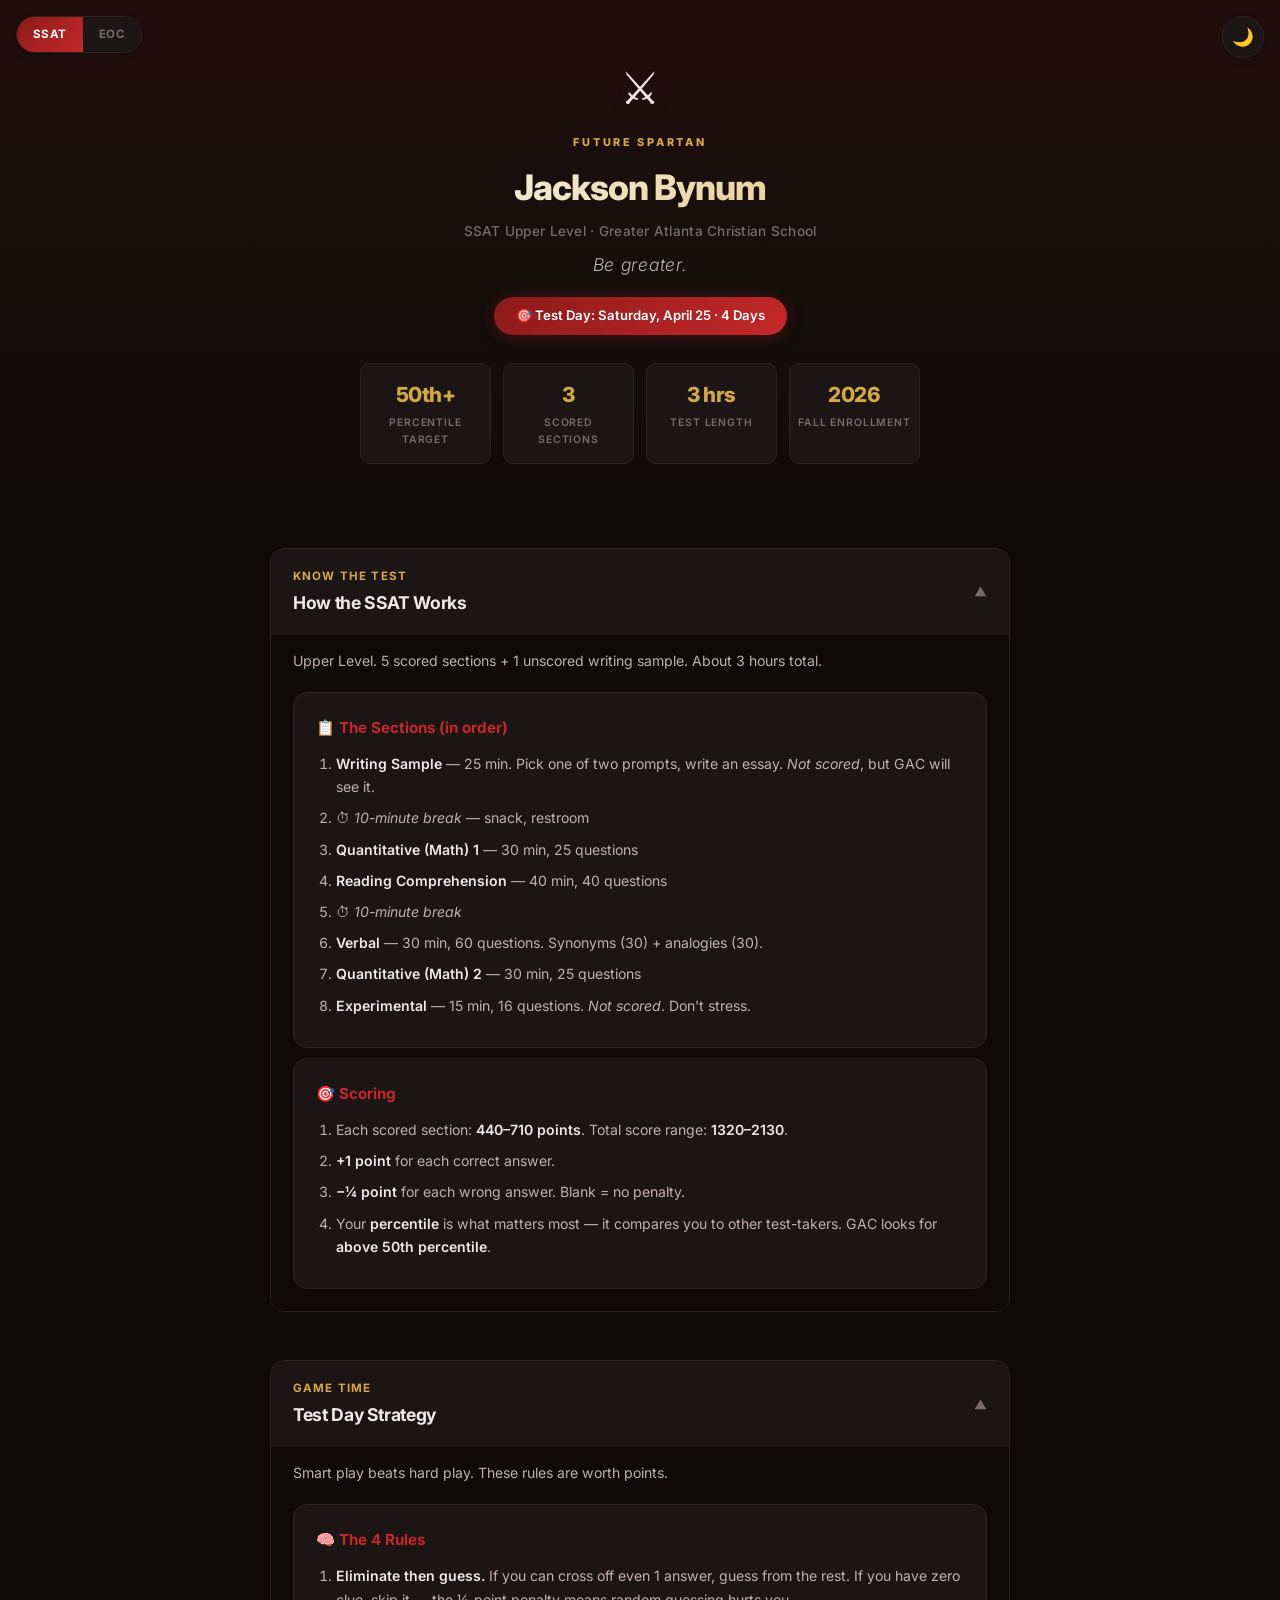
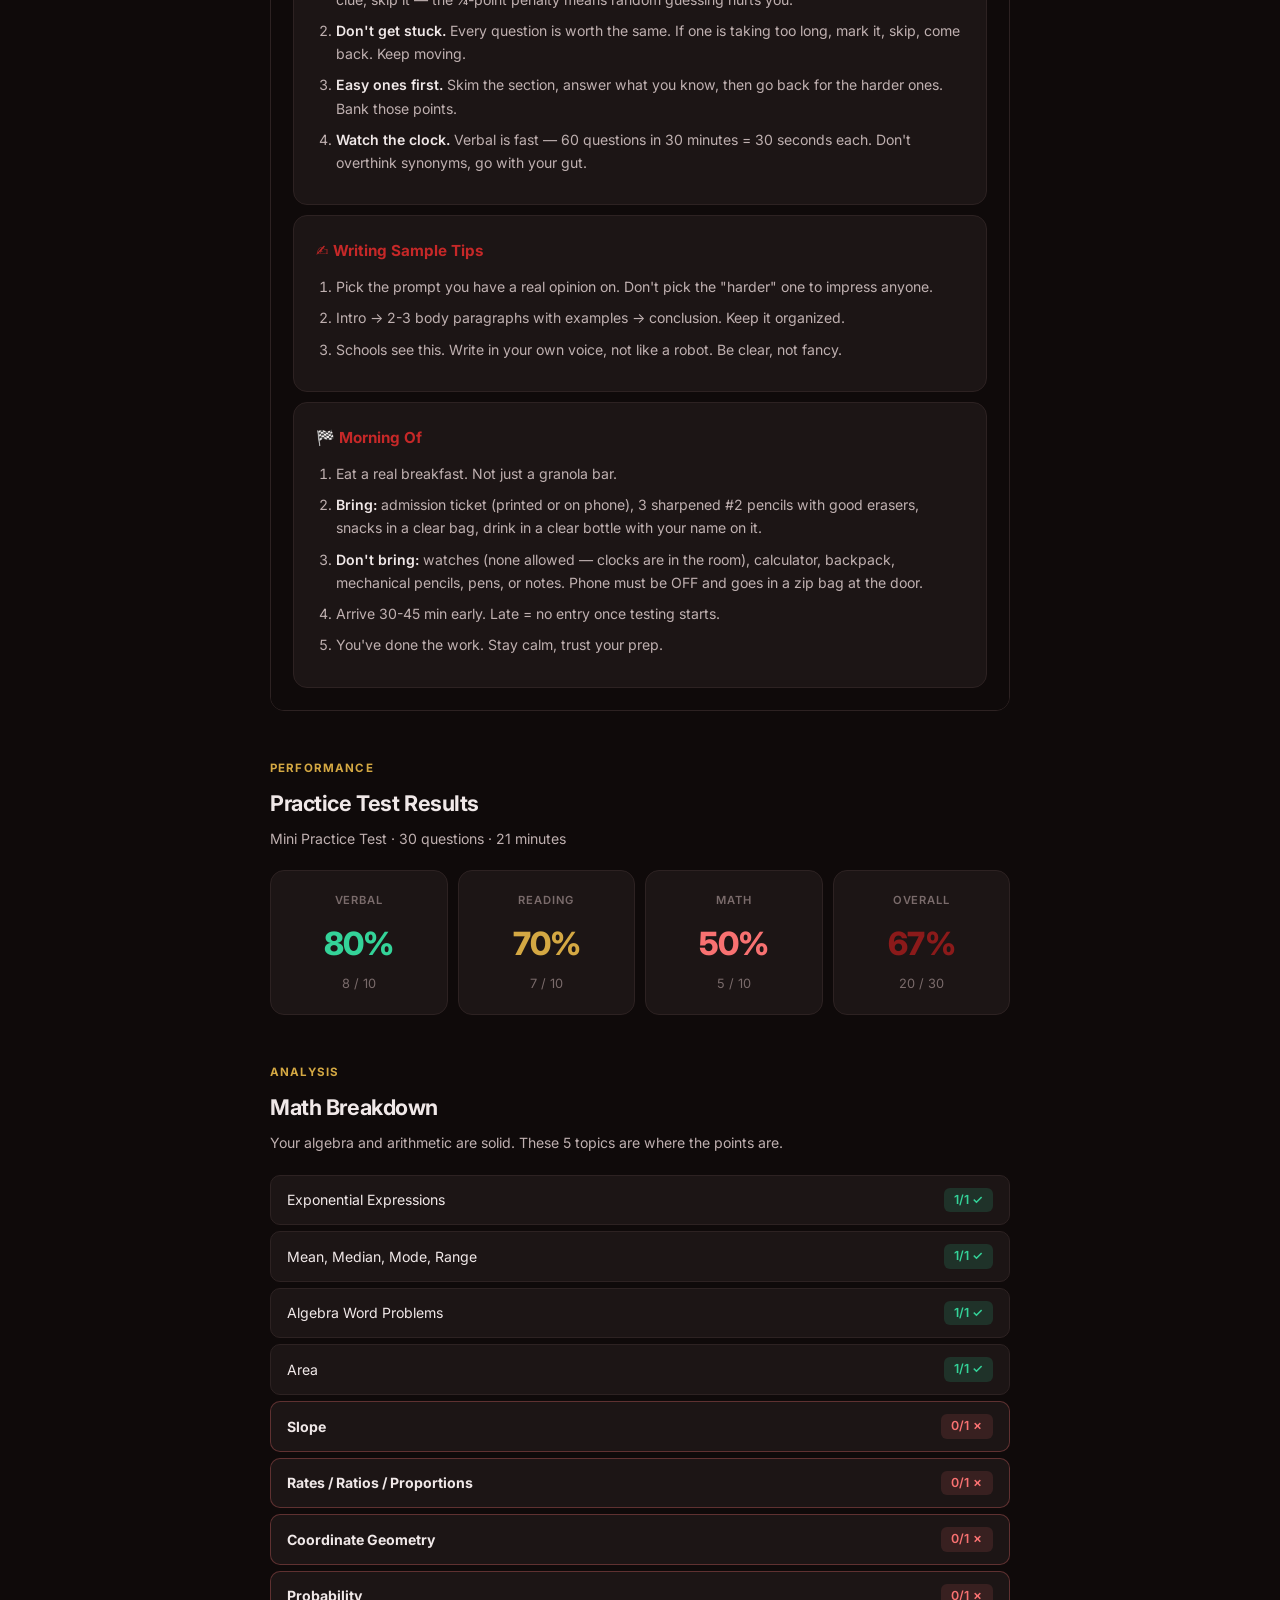
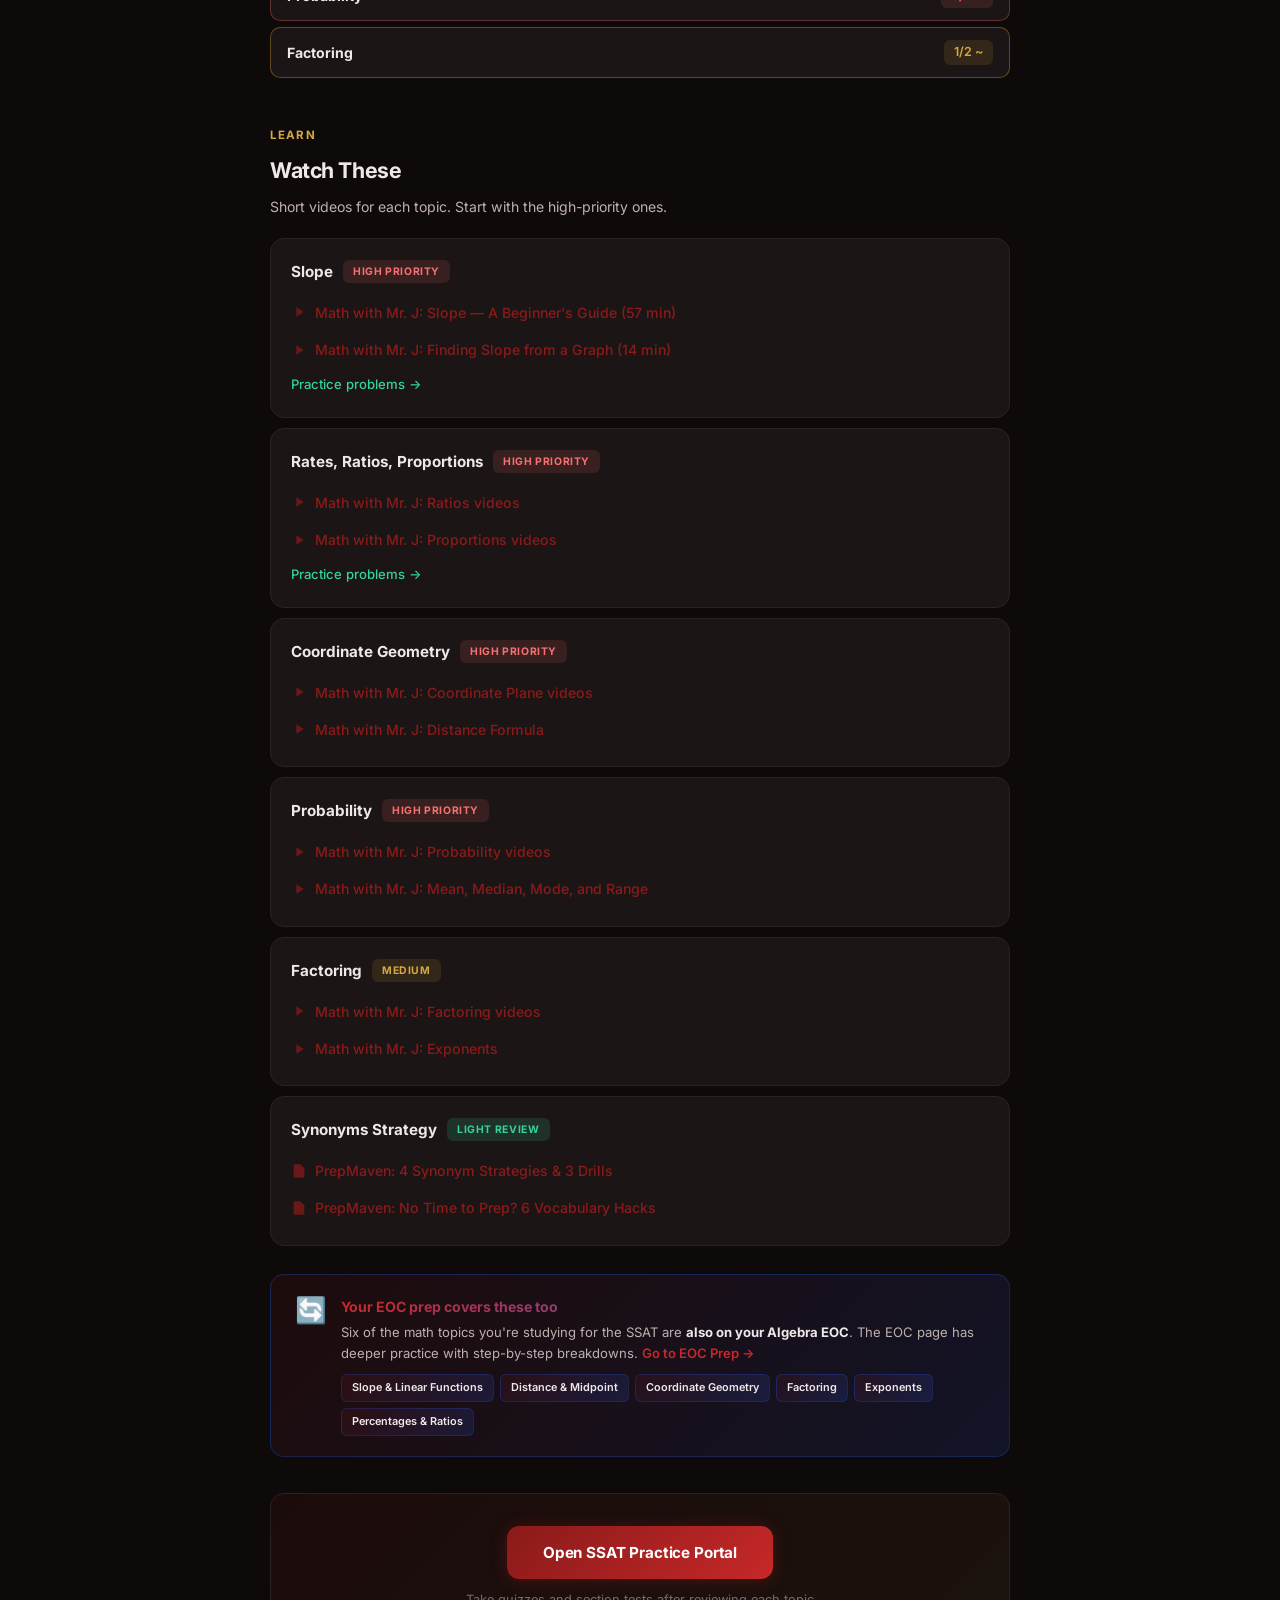
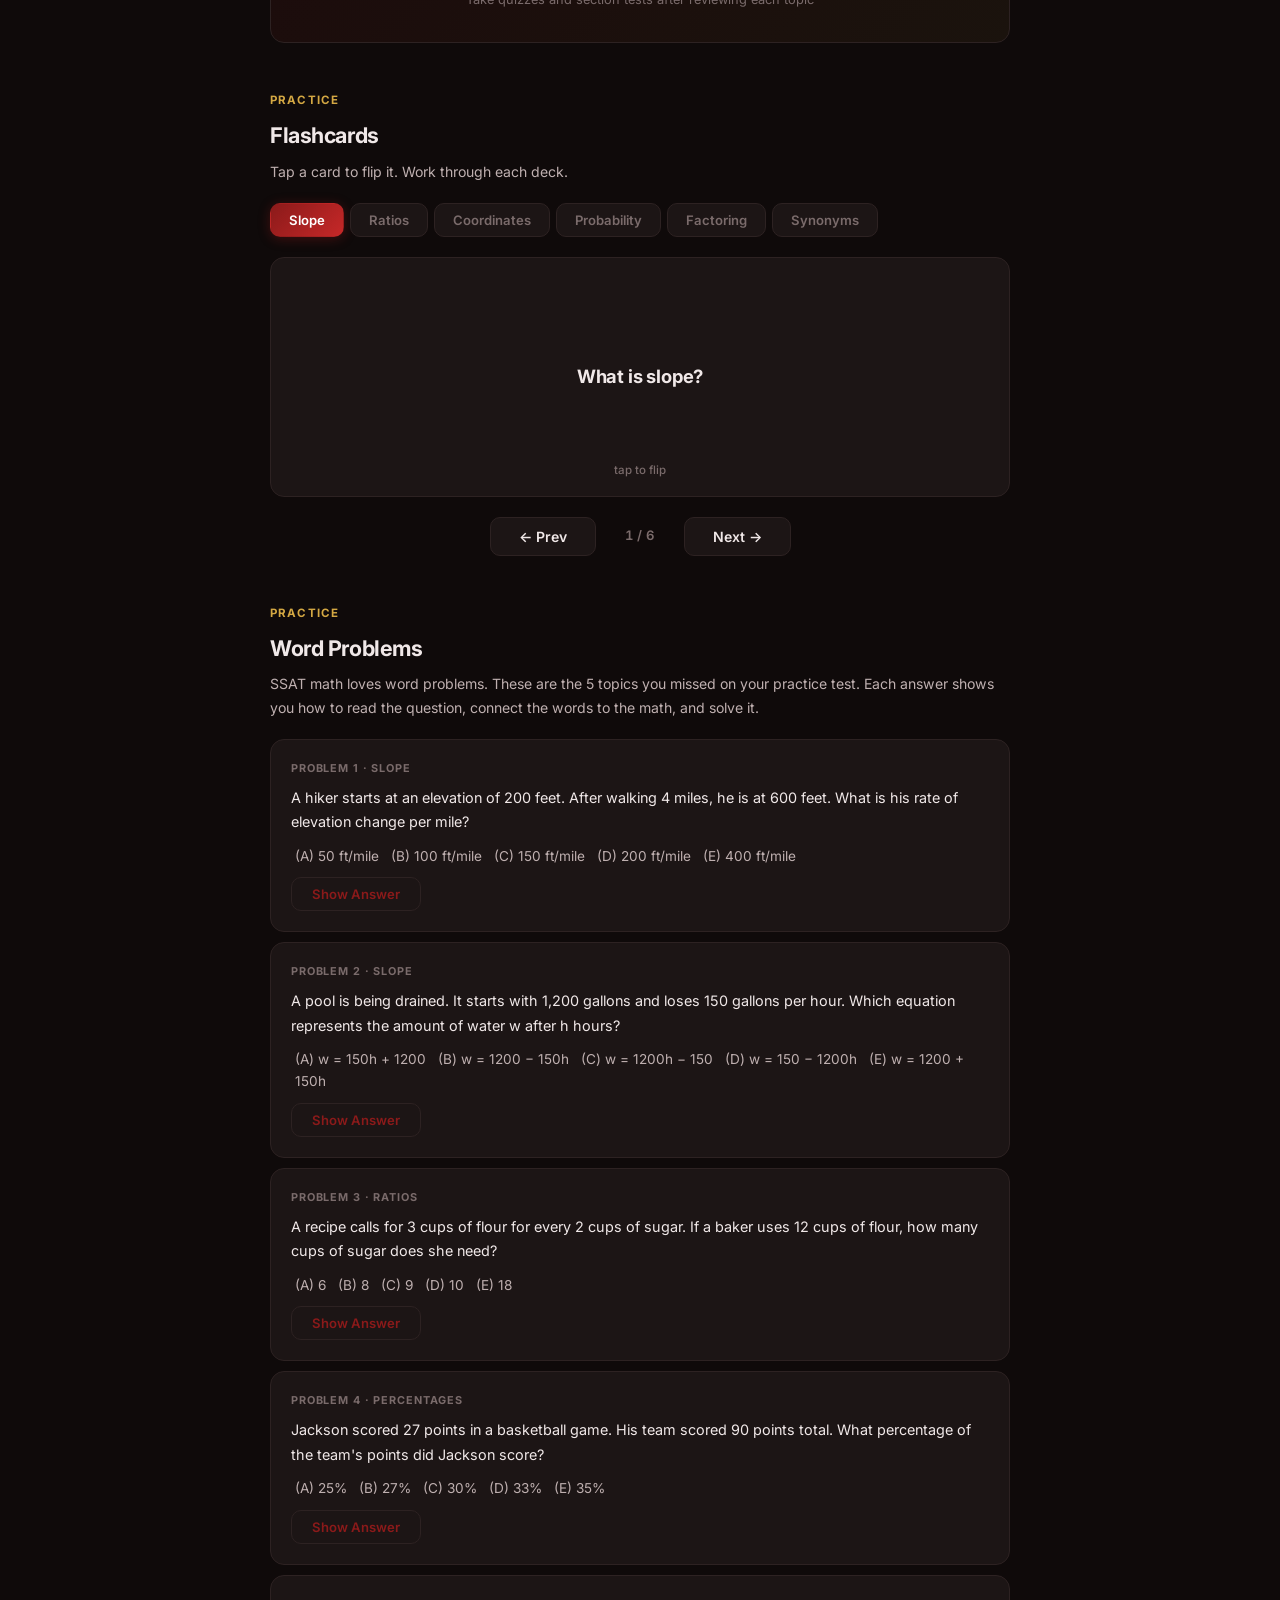
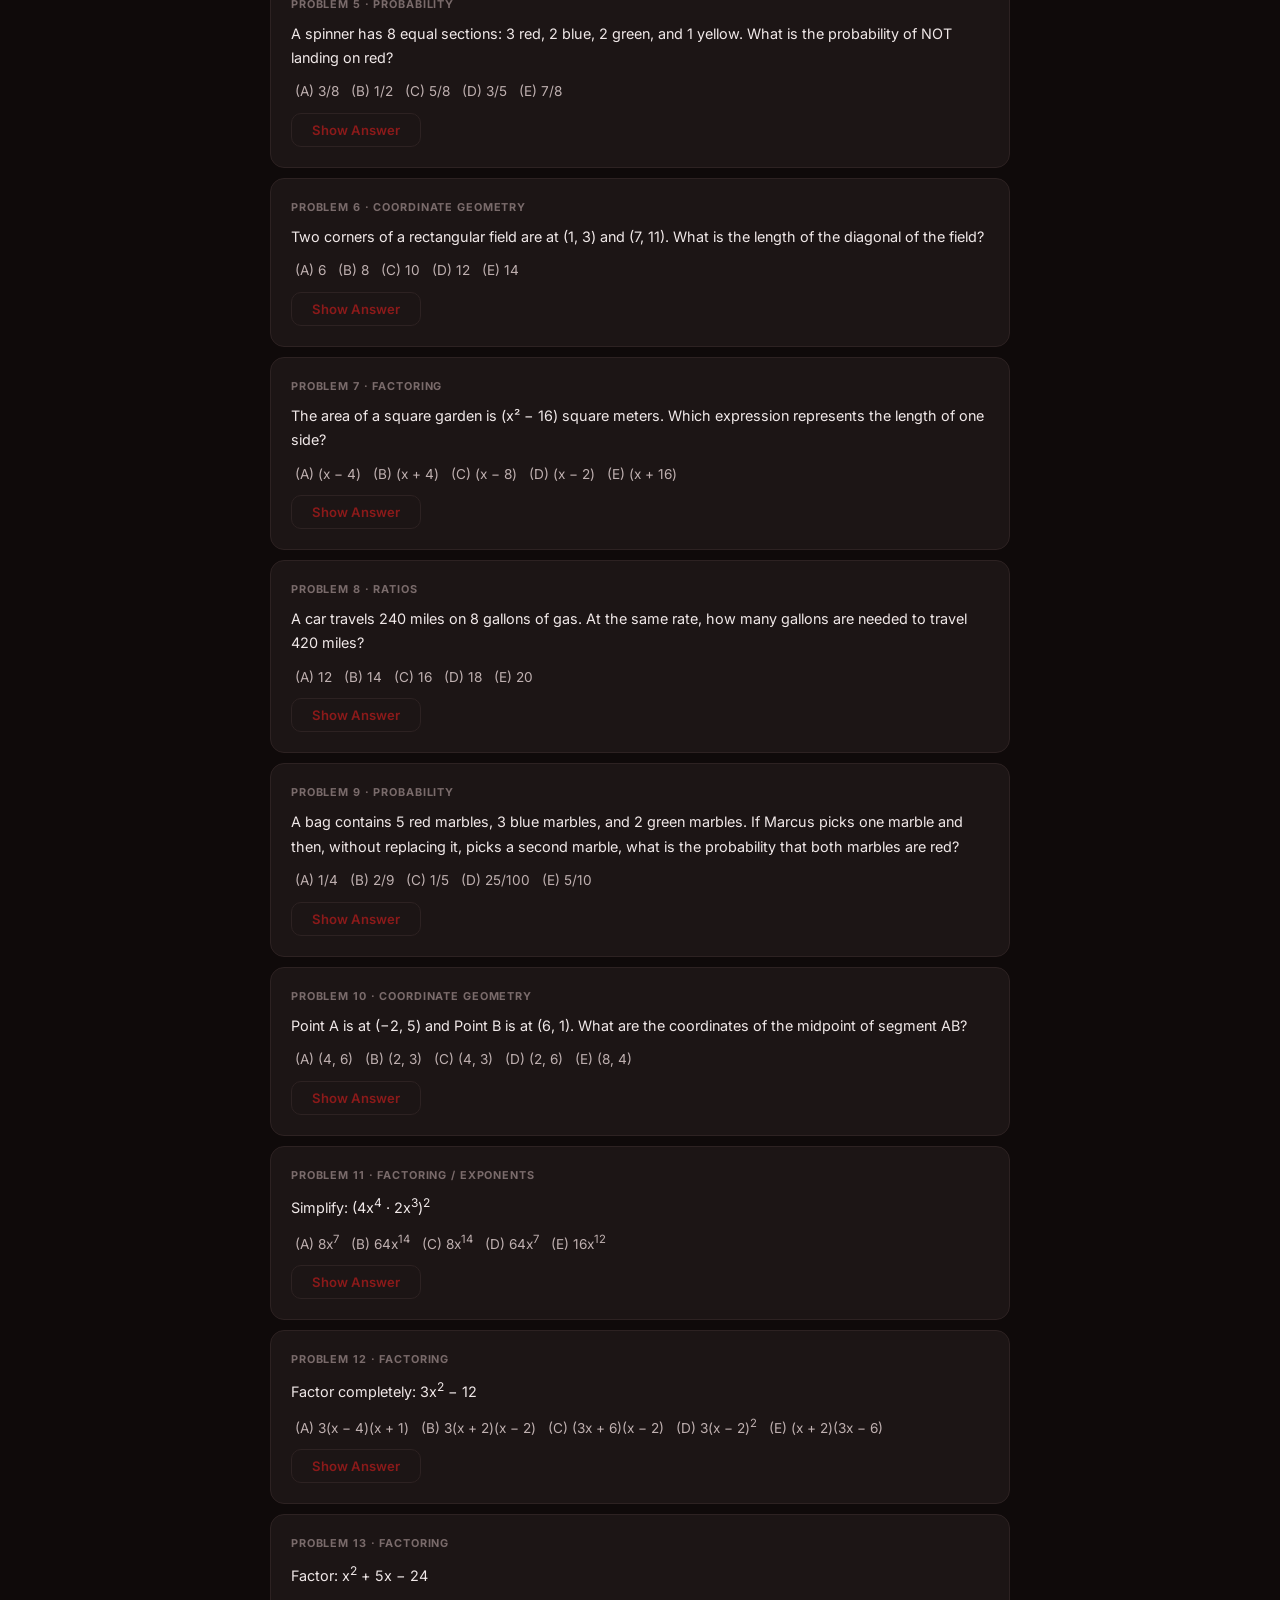
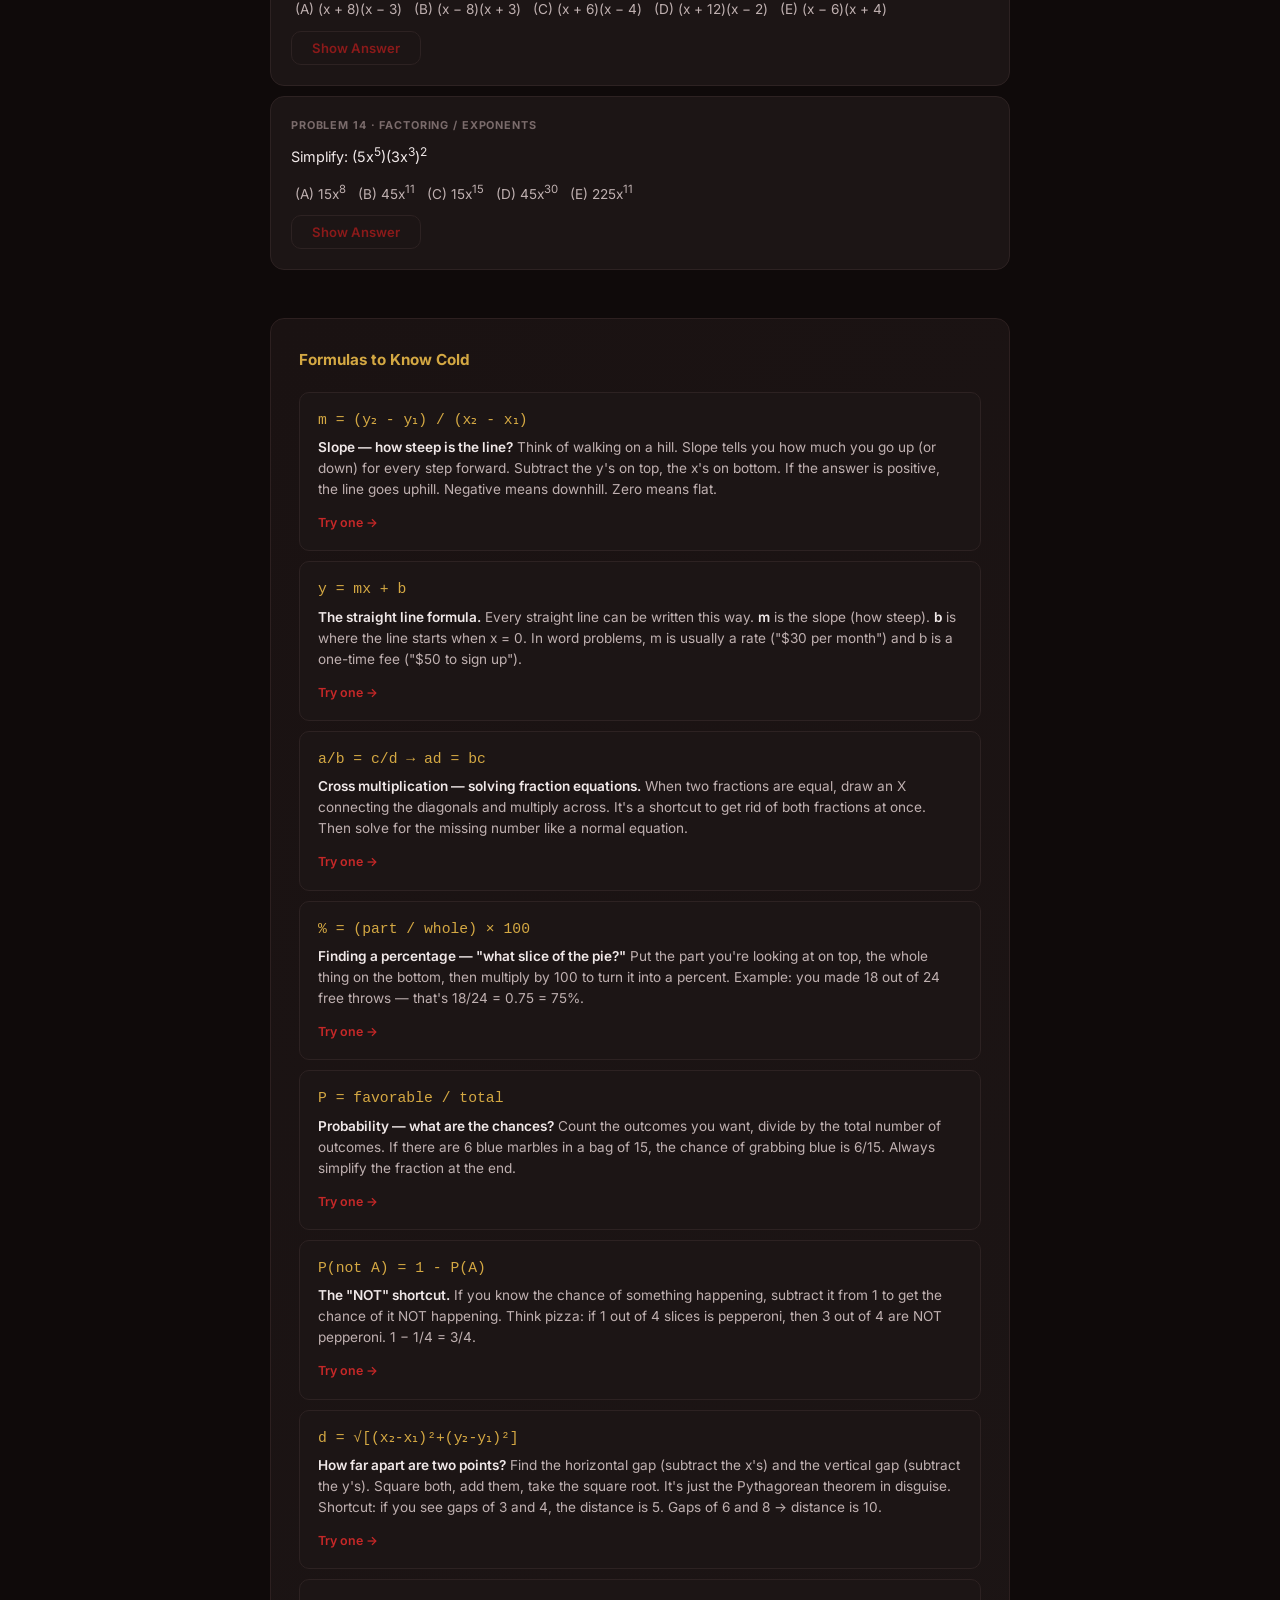
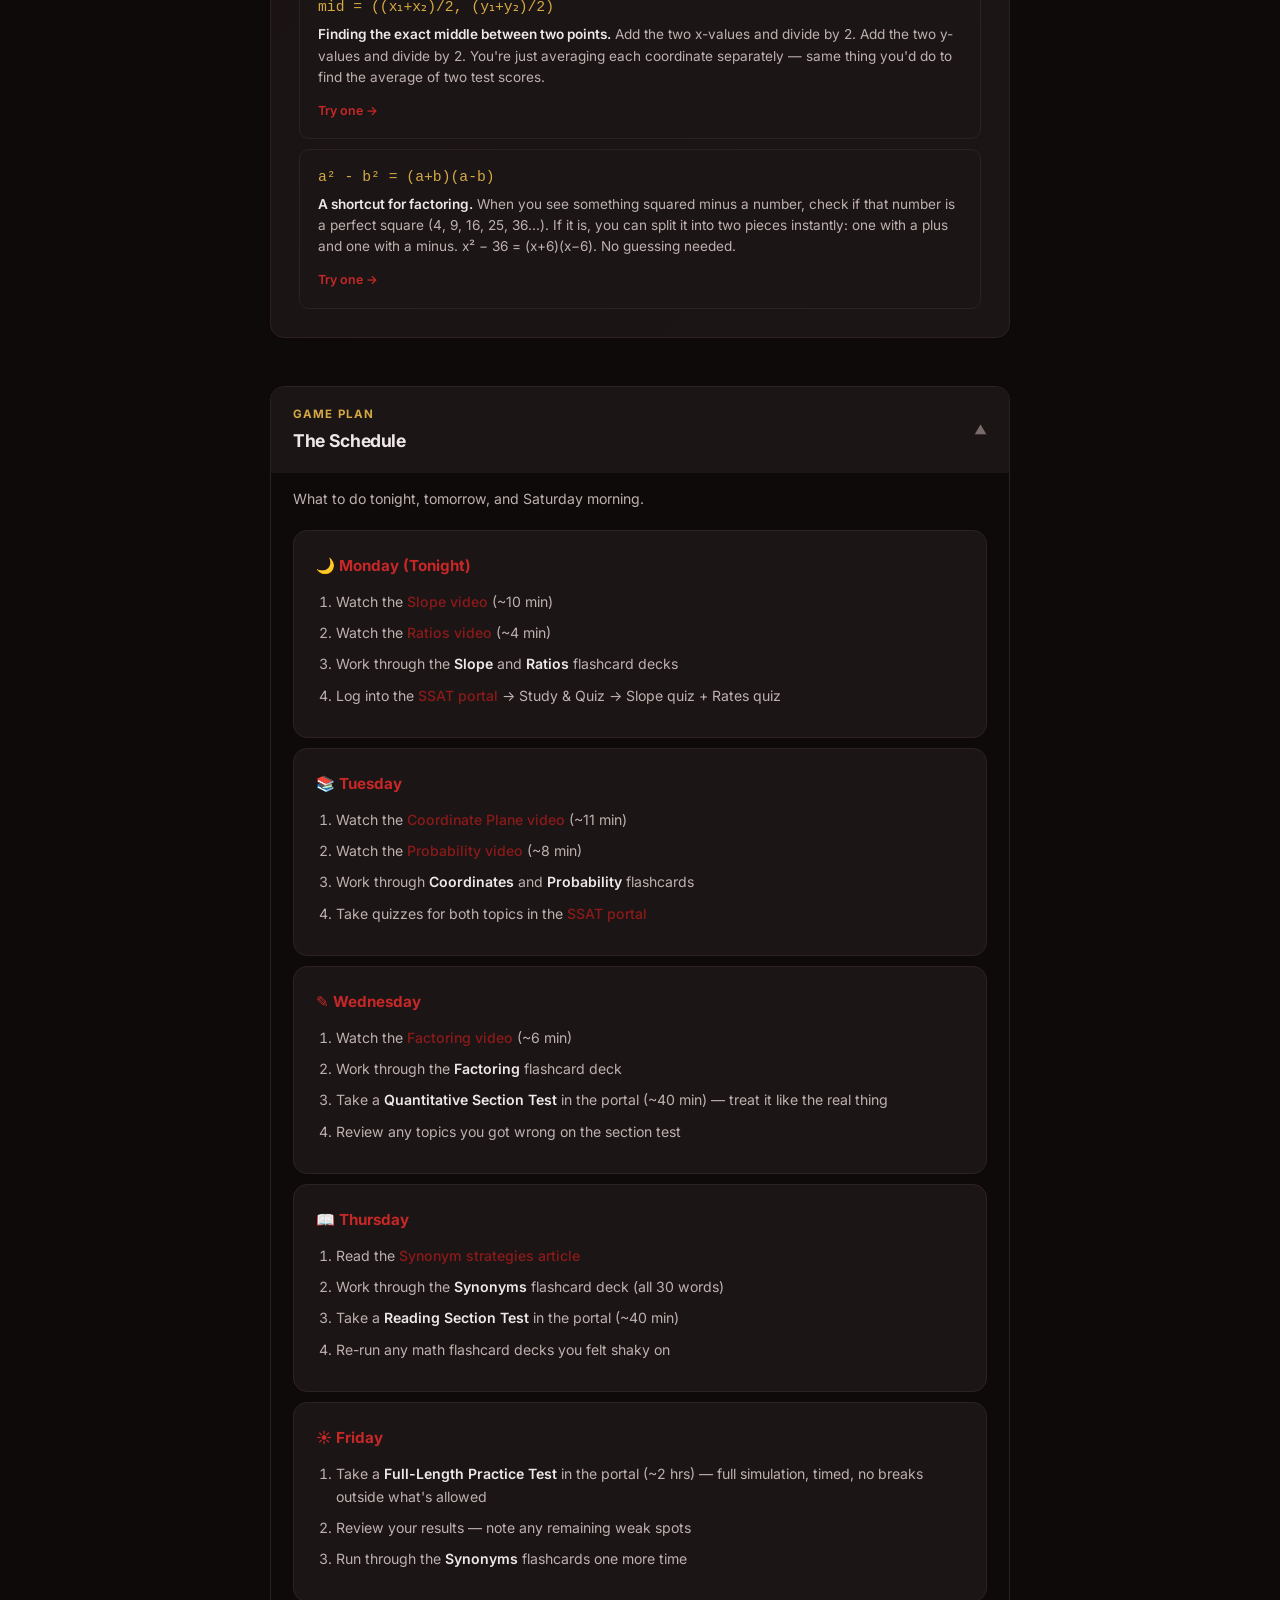
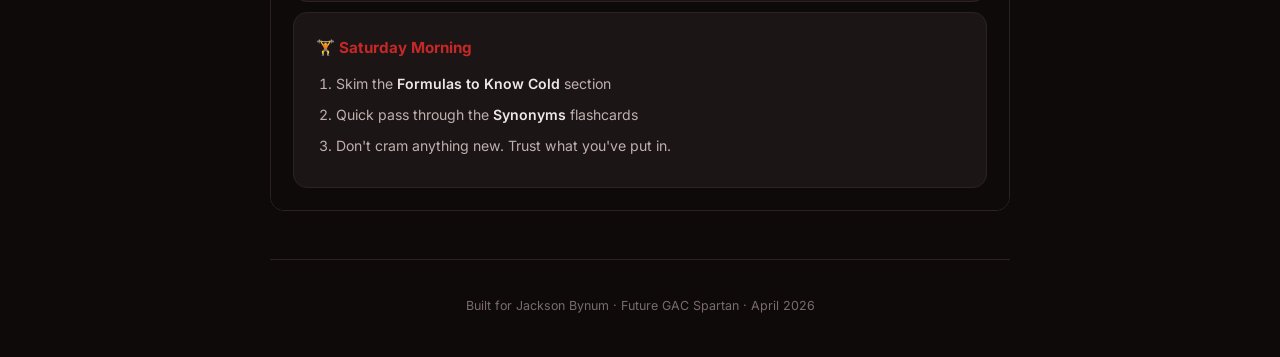
==== index.html @ 36e1ef95 "Add exponent rules flashcards and Problem 14 — (5x⁵)(3x³)² Replaced single combo exponent card with " ====
<!DOCTYPE html>
<html lang="en">
<head>
<meta charset="UTF-8">
<meta name="viewport" content="width=device-width, initial-scale=1.0">
<title>Jackson's SSAT Prep</title>
<link rel="preconnect" href="https://fonts.googleapis.com">
<link href="https://fonts.googleapis.com/css2?family=Inter:wght@400;500;600;700;800&display=swap" rel="stylesheet">
<style>
  :root {
    --bg: #0f0a0a;
    --bg2: #151010;
    --card: #1c1515;
    --card-hover: #241c1c;
    --accent: #8b1a1a;
    --accent-light: #c62828;
    --accent-glow: rgba(139,26,26,0.15);
    --accent-grad: linear-gradient(135deg, #8b1a1a, #c62828);
    --gold: #d4a843;
    --gold-dim: rgba(212,168,67,0.12);
    --green: #34d399;
    --green-dim: rgba(52,211,153,0.15);
    --red: #f87171;
    --red-dim: rgba(248,113,113,0.12);
    --yellow: #d4a843;
    --yellow-dim: rgba(212,168,67,0.12);
    --text: #f0e8e8;
    --text2: #bfb0b0;
    --text3: #7a6b6b;
    --border: #2d2222;
    --border2: #3d2e2e;
    --radius: 14px;
    --radius-sm: 10px;
    --header-bg: linear-gradient(180deg, rgba(139,26,26,0.15) 0%, rgba(212,168,67,0.03) 50%, transparent 100%);
    --h1-grad: linear-gradient(135deg, #fff 20%, var(--gold));
    --fc-back-bg: linear-gradient(135deg, #1c1218, #1a1520);
    --qr-bg: linear-gradient(135deg, #1a1212, #1c1515);
    --qr-border: #2d2020;
    --portal-bg: linear-gradient(135deg, rgba(139,26,26,0.1), rgba(212,168,67,0.06));
    --btn-shadow: rgba(139,26,26,0.4);
    --btn-shadow-hover: rgba(198,40,40,0.5);
  }
  [data-theme="light"] {
    --bg: #faf7f5;
    --bg2: #f2eeeb;
    --card: #ffffff;
    --card-hover: #fdfbf9;
    --accent: #8b1a1a;
    --accent-light: #c62828;
    --accent-glow: rgba(139,26,26,0.06);
    --accent-grad: linear-gradient(135deg, #8b1a1a, #a52222);
    --gold: #b8922e;
    --gold-dim: rgba(184,146,46,0.1);
    --green: #059669;
    --green-dim: rgba(5,150,105,0.1);
    --red: #c62828;
    --red-dim: rgba(198,40,40,0.08);
    --yellow: #b8922e;
    --yellow-dim: rgba(184,146,46,0.08);
    --text: #1a1010;
    --text2: #5a4a4a;
    --text3: #9a8a8a;
    --border: #e8e0dd;
    --border2: #d8ccc8;
    --header-bg: linear-gradient(180deg, rgba(139,26,26,0.06) 0%, rgba(212,168,67,0.02) 50%, transparent 100%);
    --h1-grad: linear-gradient(135deg, #1a1010 20%, var(--accent));
    --fc-back-bg: linear-gradient(135deg, #fdf5f5, #f8f0ee);
    --qr-bg: linear-gradient(135deg, #fdf5f5, #faf2ef);
    --qr-border: #e0d4d0;
    --portal-bg: linear-gradient(135deg, rgba(139,26,26,0.04), rgba(212,168,67,0.03));
    --btn-shadow: rgba(139,26,26,0.2);
    --btn-shadow-hover: rgba(139,26,26,0.3);
  }
  * { margin: 0; padding: 0; box-sizing: border-box; }
  body {
    font-family: 'Inter', -apple-system, BlinkMacSystemFont, system-ui, sans-serif;
    background: var(--bg);
    color: var(--text);
    line-height: 1.65;
    -webkit-font-smoothing: antialiased;
    -moz-osx-font-smoothing: grayscale;
  }
  .container { max-width: 780px; margin: 0 auto; padding: 0 20px; }

  /* Header */
  header {
    text-align: center;
    padding: 52px 20px 36px;
    background: var(--header-bg);
  }
  .gac-crest {
    font-size: 2.8rem;
    margin-bottom: 8px;
    filter: drop-shadow(0 2px 8px rgba(139,26,26,0.3));
  }
  .future-tag {
    font-size: 0.68rem;
    font-weight: 800;
    letter-spacing: 0.25em;
    color: var(--gold);
    margin-bottom: 6px;
  }
  header h1 {
    font-size: 2.2rem;
    font-weight: 800;
    letter-spacing: -0.03em;
    background: var(--h1-grad);
    -webkit-background-clip: text;
    -webkit-text-fill-color: transparent;
    background-clip: text;
  }
  header .subtitle { color: var(--text3); font-size: 0.85rem; margin-top: 4px; font-weight: 500; letter-spacing: 0.02em; }
  .tagline {
    font-size: 1.1rem;
    font-weight: 300;
    font-style: italic;
    color: var(--text2);
    margin-top: 8px;
    letter-spacing: 0.04em;
  }
  .badge {
    display: inline-block;
    background: var(--accent-grad);
    color: #fff;
    padding: 8px 22px;
    border-radius: 24px;
    font-size: 0.82rem;
    font-weight: 600;
    margin-top: 18px;
    box-shadow: 0 2px 16px var(--btn-shadow);
  }
  .mission-bar {
    display: grid;
    grid-template-columns: repeat(4, 1fr);
    gap: 12px;
    margin-top: 28px;
    max-width: 560px;
    margin-left: auto;
    margin-right: auto;
  }
  @media (max-width: 560px) { .mission-bar { grid-template-columns: repeat(2, 1fr); } }
  .mission-item {
    display: flex;
    flex-direction: column;
    align-items: center;
    padding: 14px 8px;
    background: var(--card);
    border-radius: var(--radius-sm);
    border: 1px solid var(--border);
  }
  .mission-num {
    font-size: 1.3rem;
    font-weight: 800;
    color: var(--gold);
    letter-spacing: -0.02em;
  }
  .mission-label {
    font-size: 0.65rem;
    font-weight: 600;
    text-transform: uppercase;
    letter-spacing: 0.08em;
    color: var(--text3);
    margin-top: 2px;
  }

  /* Sections */
  .section { margin-top: 48px; }
  .section-label {
    font-size: 0.72rem;
    font-weight: 700;
    text-transform: uppercase;
    letter-spacing: 0.1em;
    color: var(--gold);
    margin-bottom: 8px;
  }
  .section-title {
    font-size: 1.35rem;
    font-weight: 700;
    letter-spacing: -0.02em;
    margin-bottom: 6px;
  }
  .section-desc { color: var(--text2); font-size: 0.88rem; margin-bottom: 20px; }

  /* Scores */
  .scores {
    display: grid;
    grid-template-columns: repeat(4, 1fr);
    gap: 10px;
  }
  @media (max-width: 560px) { .scores { grid-template-columns: repeat(2, 1fr); } }
  .score-card {
    background: var(--card);
    border-radius: var(--radius);
    padding: 20px 16px;
    text-align: center;
    border: 1px solid var(--border);
    transition: border-color 0.2s;
  }
  .score-card:hover { border-color: var(--border2); }
  .score-card .label {
    font-size: 0.7rem;
    font-weight: 600;
    text-transform: uppercase;
    letter-spacing: 0.08em;
    color: var(--text3);
    margin-bottom: 8px;
  }
  .score-card .value { font-size: 2rem; font-weight: 800; letter-spacing: -0.03em; }
  .score-card .sub { font-size: 0.8rem; color: var(--text3); margin-top: 2px; }
  .sc-green .value { color: var(--green); }
  .sc-yellow .value { color: var(--yellow); }
  .sc-red .value { color: var(--red); }
  .sc-blue .value { color: var(--accent); }

  /* Topic rows */
  .topics { display: flex; flex-direction: column; gap: 6px; }
  .topic-row {
    display: flex;
    justify-content: space-between;
    align-items: center;
    padding: 12px 16px;
    background: var(--card);
    border-radius: var(--radius-sm);
    border: 1px solid var(--border);
    font-size: 0.88rem;
    transition: border-color 0.2s;
  }
  .topic-row:hover { border-color: var(--border2); }
  .topic-row .tag {
    font-size: 0.78rem;
    font-weight: 600;
    padding: 2px 10px;
    border-radius: 6px;
  }
  .tag-pass { background: var(--green-dim); color: var(--green); }
  .tag-miss { background: var(--red-dim); color: var(--red); }
  .tag-part { background: var(--yellow-dim); color: var(--yellow); }

  /* Video cards */
  .video-cards { display: flex; flex-direction: column; gap: 10px; }
  .vid-card {
    background: var(--card);
    border-radius: var(--radius);
    padding: 20px;
    border: 1px solid var(--border);
    transition: border-color 0.2s;
  }
  .vid-card:hover { border-color: var(--border2); }
  .vid-card h3 {
    font-size: 0.95rem;
    font-weight: 700;
    margin-bottom: 12px;
    display: flex;
    align-items: center;
    gap: 10px;
    flex-wrap: wrap;
  }
  .priority-tag {
    font-size: 0.65rem;
    font-weight: 700;
    text-transform: uppercase;
    letter-spacing: 0.06em;
    padding: 3px 10px;
    border-radius: 6px;
  }
  .pt-high { background: var(--red-dim); color: var(--red); }
  .pt-med { background: var(--yellow-dim); color: var(--yellow); }
  .pt-low { background: var(--green-dim); color: var(--green); }
  .vid-links { display: flex; flex-direction: column; gap: 4px; }
  .vid-link {
    display: inline-flex;
    align-items: center;
    gap: 8px;
    color: var(--accent);
    text-decoration: none;
    font-size: 0.88rem;
    font-weight: 500;
    padding: 5px 0;
    transition: opacity 0.15s;
  }
  .vid-link:hover { opacity: 0.75; }
  .vid-link svg { flex-shrink: 0; opacity: 0.7; }
  .extra-link {
    display: inline-block;
    color: var(--green);
    text-decoration: none;
    font-size: 0.82rem;
    font-weight: 500;
    margin-top: 8px;
  }
  .extra-link:hover { text-decoration: underline; }

  /* Portal CTA */
  .portal-cta {
    text-align: center;
    padding: 32px 20px;
    margin: 36px 0;
    background: var(--portal-bg);
    border-radius: var(--radius);
    border: 1px solid var(--border);
  }
  .portal-btn {
    display: inline-block;
    background: var(--accent-grad);
    color: #fff;
    padding: 14px 36px;
    border-radius: 12px;
    text-decoration: none;
    font-weight: 700;
    font-size: 0.95rem;
    letter-spacing: -0.01em;
    transition: transform 0.15s, box-shadow 0.15s;
    box-shadow: 0 2px 16px var(--btn-shadow);
  }
  .portal-btn:hover { transform: translateY(-1px); box-shadow: 0 4px 24px var(--btn-shadow-hover); }
  .portal-cta .hint { color: var(--text3); font-size: 0.8rem; margin-top: 10px; }

  /* Flashcard section */
  .fc-tabs {
    display: flex;
    flex-wrap: wrap;
    gap: 6px;
    margin-bottom: 20px;
  }
  .fc-tab {
    padding: 8px 18px;
    border-radius: 10px;
    border: 1px solid var(--border);
    background: var(--card);
    color: var(--text3);
    cursor: pointer;
    font-size: 0.82rem;
    font-weight: 600;
    font-family: inherit;
    transition: all 0.2s;
  }
  .fc-tab:hover { border-color: var(--accent); color: var(--text); }
  .fc-tab.active {
    background: var(--accent-grad);
    color: #fff;
    border-color: transparent;
    box-shadow: 0 2px 12px var(--btn-shadow);
  }

  /* 3D Flip Card */
  .fc-scene {
    perspective: 800px;
    margin-bottom: 20px;
  }
  .fc-card {
    position: relative;
    width: 100%;
    min-height: 240px;
    cursor: pointer;
    transform-style: preserve-3d;
    transition: transform 0.5s cubic-bezier(0.4, 0, 0.2, 1);
  }
  .fc-card.is-flipped { transform: rotateY(180deg); }
  .fc-face {
    position: absolute;
    inset: 0;
    backface-visibility: hidden;
    -webkit-backface-visibility: hidden;
    border-radius: var(--radius);
    display: flex;
    flex-direction: column;
    justify-content: center;
    align-items: center;
    padding: 32px 28px;
    text-align: center;
  }
  .fc-front {
    background: var(--card);
    border: 1px solid var(--border);
  }
  .fc-front .q {
    font-size: 1.15rem;
    font-weight: 700;
    letter-spacing: -0.01em;
    line-height: 1.5;
  }
  .fc-front .tap-hint {
    position: absolute;
    bottom: 16px;
    font-size: 0.72rem;
    color: var(--text3);
    font-weight: 500;
  }
  .fc-back {
    background: var(--fc-back-bg);
    border: 1px solid var(--accent);
    transform: rotateY(180deg);
    box-shadow: 0 0 24px var(--accent-glow);
  }
  .fc-back .a {
    font-size: 0.92rem;
    line-height: 1.75;
    white-space: pre-line;
    color: var(--text2);
  }
  .fc-controls {
    display: flex;
    justify-content: center;
    align-items: center;
    gap: 16px;
  }
  .fc-btn {
    background: var(--card);
    border: 1px solid var(--border);
    color: var(--text);
    padding: 10px 28px;
    border-radius: var(--radius-sm);
    cursor: pointer;
    font-size: 0.88rem;
    font-weight: 600;
    font-family: inherit;
    transition: all 0.15s;
  }
  .fc-btn:hover { border-color: var(--accent); background: var(--card-hover); }
  .fc-counter {
    color: var(--text3);
    font-size: 0.82rem;
    font-weight: 600;
    min-width: 56px;
    text-align: center;
    font-variant-numeric: tabular-nums;
  }

  /* Quick Ref */
  /* Collapsible sections */
  .collapsible {
    margin-top: 48px;
    border: 1px solid var(--border);
    border-radius: var(--radius);
    overflow: hidden;
  }
  .collapsible summary {
    padding: 18px 22px;
    cursor: pointer;
    list-style: none;
    display: flex;
    align-items: center;
    justify-content: space-between;
    background: var(--card);
    transition: background 0.2s;
    user-select: none;
  }
  .collapsible summary:hover { background: var(--card-hover); }
  .collapsible summary::-webkit-details-marker { display: none; }
  .collapsible summary::marker { display: none; content: ''; }
  .collapsible-head { display: flex; flex-direction: column; gap: 2px; }
  .collapsible-head .section-label { margin-bottom: 0; }
  .collapsible-head .section-title { margin-bottom: 0; font-size: 1.1rem; }
  .collapsible-arrow {
    font-size: 0.8rem;
    color: var(--text3);
    transition: transform 0.25s;
    flex-shrink: 0;
  }
  .collapsible[open] .collapsible-arrow { transform: rotate(180deg); }
  .collapsible-body { padding: 0 22px 22px; background: var(--bg); }

  /* Practice word problems */
  .wp-grid { display: flex; flex-direction: column; gap: 10px; }
  .wp-card {
    background: var(--card);
    border-radius: var(--radius);
    padding: 20px;
    border: 1px solid var(--border);
    transition: border-color 0.2s;
  }
  .wp-card:hover { border-color: var(--border2); }
  .wp-num {
    font-size: 0.68rem;
    font-weight: 700;
    text-transform: uppercase;
    letter-spacing: 0.08em;
    color: var(--text3);
    margin-bottom: 8px;
  }
  .wp-question { font-size: 0.9rem; margin-bottom: 10px; line-height: 1.7; }
  .wp-choices { font-size: 0.85rem; color: var(--text2); margin-bottom: 10px; padding-left: 4px; }
  .wp-reveal {
    background: var(--card);
    border: 1px solid var(--border);
    color: var(--accent);
    padding: 8px 20px;
    border-radius: var(--radius-sm);
    cursor: pointer;
    font-size: 0.82rem;
    font-weight: 600;
    font-family: inherit;
    transition: all 0.15s;
  }
  .wp-reveal:hover { border-color: var(--accent); background: var(--card-hover); }
  .wp-answer {
    display: none;
    margin-top: 12px;
    padding: 14px 16px;
    background: var(--card);
    border-radius: var(--radius-sm);
    border: 1px solid var(--border2);
    font-size: 0.85rem;
    line-height: 1.8;
    color: var(--text2);
    white-space: pre-line;
  }
  .wp-answer.open { display: block; }
  .wp-answer strong { color: var(--text); }
  .wp-answer .wp-topic { color: var(--gold); font-weight: 700; display: block; margin-bottom: 6px; }
  .wp-answer .wp-final { color: var(--green); font-weight: 700; margin-top: 6px; }

  .quick-ref {
    background: var(--qr-bg);
    border-radius: var(--radius);
    padding: 28px;
    border: 1px solid var(--qr-border);
  }
  .quick-ref h3 {
    font-size: 0.95rem;
    font-weight: 700;
    margin-bottom: 20px;
    color: var(--gold);
  }
  .qr-grid { display: flex; flex-direction: column; gap: 10px; }
  .qr-item {
    padding: 16px 18px;
    background: var(--card);
    border-radius: var(--radius-sm);
    border: 1px solid var(--border);
  }
  .qr-formula {
    font-family: 'SF Mono', 'Fira Code', 'Consolas', monospace;
    font-size: 0.92rem;
    color: var(--gold);
    margin-bottom: 6px;
    line-height: 1.5;
  }
  .qr-explain {
    font-size: 0.85rem;
    color: var(--text2);
    line-height: 1.55;
  }
  .qr-explain strong { color: var(--text); font-weight: 600; }

  /* Schedule */
  .sched-cards { display: flex; flex-direction: column; gap: 10px; }
  .sched-card {
    background: var(--card);
    border-radius: var(--radius);
    padding: 22px;
    border: 1px solid var(--border);
  }
  .sched-card h3 {
    font-size: 0.95rem;
    font-weight: 700;
    color: var(--accent-light);
    margin-bottom: 12px;
    display: flex;
    align-items: center;
    gap: 8px;
  }
  .sched-card ol { padding-left: 20px; }
  .sched-card li {
    margin-bottom: 8px;
    font-size: 0.88rem;
    color: var(--text2);
  }
  .sched-card li strong { color: var(--text); font-weight: 600; }
  .sched-card a { color: var(--accent); text-decoration: none; font-weight: 500; }
  .sched-card a:hover { text-decoration: underline; }

  /* Try-it examples */
  .qr-try {
    margin-top: 8px;
  }
  .qr-try-btn {
    background: none;
    border: none;
    color: var(--accent-light);
    font-size: 0.78rem;
    font-weight: 600;
    cursor: pointer;
    font-family: inherit;
    padding: 4px 0;
    transition: opacity 0.15s;
  }
  .qr-try-btn:hover { opacity: 0.7; }
  .qr-example {
    display: none;
    margin-top: 10px;
    padding: 14px 16px;
    background: var(--card);
    border-radius: var(--radius-sm);
    border: 1px solid var(--border2);
    font-size: 0.84rem;
    line-height: 1.7;
  }
  .qr-example.open { display: block; }
  .qr-example .ex-q {
    color: var(--text);
    font-weight: 600;
    margin-bottom: 8px;
  }
  .qr-example .ex-choices {
    color: var(--text2);
    margin-bottom: 10px;
    padding-left: 8px;
  }
  .qr-example .ex-solve {
    color: var(--gold);
    font-weight: 600;
    margin-bottom: 4px;
    font-size: 0.76rem;
    text-transform: uppercase;
    letter-spacing: 0.06em;
  }
  .qr-example .ex-steps {
    color: var(--text2);
    white-space: pre-line;
  }
  .qr-example .ex-answer {
    margin-top: 6px;
    font-weight: 700;
    color: var(--green);
  }
  .qr-diagram {
    text-align: center;
    margin-bottom: 14px;
  }
  .qr-diagram svg {
    max-width: 320px;
    width: 100%;
    height: auto;
    border-radius: 8px;
  }
  .qr-diagram svg text {
    font-family: 'Inter', sans-serif;
  }

  /* Footer */
  footer {
    text-align: center;
    padding: 36px 0 40px;
    color: var(--text3);
    font-size: 0.78rem;
    margin-top: 48px;
    border-top: 1px solid var(--border);
  }

  /* Play icon */
  .play-icon { width: 16px; height: 16px; fill: currentColor; }

  /* Mode toggle */
  .mode-toggle {
    position: fixed;
    top: 16px;
    left: 16px;
    z-index: 100;
    display: flex;
    gap: 0;
    border-radius: 22px;
    overflow: hidden;
    border: 1px solid var(--border);
    box-shadow: 0 2px 8px rgba(0,0,0,0.2);
  }
  .mode-btn {
    padding: 8px 16px;
    font-size: 0.72rem;
    font-weight: 700;
    font-family: inherit;
    text-decoration: none;
    border: none;
    cursor: pointer;
    letter-spacing: 0.04em;
    transition: all 0.2s;
  }
  .mode-btn.inactive {
    background: var(--card);
    color: var(--text3);
  }
  .mode-btn.inactive:hover { color: var(--text); }
  .mode-btn.active {
    background: var(--accent-grad);
    color: #fff;
  }

  /* Theme toggle */
  .theme-toggle {
    position: fixed;
    top: 16px;
    right: 16px;
    z-index: 100;
    background: var(--card);
    border: 1px solid var(--border);
    border-radius: 50%;
    width: 42px;
    height: 42px;
    display: flex;
    align-items: center;
    justify-content: center;
    cursor: pointer;
    font-size: 1.1rem;
    transition: all 0.25s;
    box-shadow: 0 2px 8px rgba(0,0,0,0.15);
  }
  .theme-toggle:hover { border-color: var(--accent); transform: scale(1.08); }

  /* Light mode card shadow */
  [data-theme="light"] .score-card,
  [data-theme="light"] .vid-card,
  [data-theme="light"] .sched-card,
  [data-theme="light"] .topic-row {
    box-shadow: 0 1px 3px rgba(0,0,0,0.06);
  }
  [data-theme="light"] .fc-front {
    box-shadow: 0 2px 8px rgba(0,0,0,0.06);
  }
  [data-theme="light"] .fc-back {
    box-shadow: 0 2px 12px rgba(37,99,235,0.1);
  }
  [data-theme="light"] .theme-toggle {
    box-shadow: 0 2px 8px rgba(0,0,0,0.08);
  }

  /* Smooth transition */
  body, .score-card, .vid-card, .sched-card, .topic-row, .fc-front, .fc-back,
  .fc-tab, .fc-btn, .quick-ref, .portal-cta, header, .theme-toggle, .badge,
  .mission-item, .future-tag, .tagline {
    transition: background 0.3s, color 0.3s, border-color 0.3s, box-shadow 0.3s;
  }

  /* Overlap callout */
  .overlap-callout {
    margin: 28px 0;
    padding: 20px 24px;
    border-radius: var(--radius);
    background: linear-gradient(135deg, rgba(139,26,26,0.12), rgba(41,98,255,0.12));
    border: 1px solid rgba(41,98,255,0.25);
    display: flex;
    align-items: flex-start;
    gap: 14px;
  }
  .overlap-icon { font-size: 1.6rem; flex-shrink: 0; line-height: 1; margin-top: 2px; }
  .overlap-content { flex: 1; }
  .overlap-title {
    font-size: 0.88rem;
    font-weight: 700;
    margin-bottom: 4px;
    background: linear-gradient(135deg, #c62828, #2962ff);
    -webkit-background-clip: text;
    -webkit-text-fill-color: transparent;
    background-clip: text;
  }
  .overlap-text { font-size: 0.82rem; color: var(--text2); line-height: 1.6; }
  .overlap-text strong { color: var(--text); }
  .overlap-text a { color: var(--accent-light); text-decoration: none; font-weight: 600; }
  .overlap-text a:hover { text-decoration: underline; }
  .overlap-topics { display: flex; flex-wrap: wrap; gap: 6px; margin-top: 10px; }
  .overlap-chip {
    font-size: 0.68rem; font-weight: 600; padding: 4px 10px; border-radius: 6px;
    background: linear-gradient(135deg, rgba(139,26,26,0.15), rgba(41,98,255,0.15));
    color: var(--text); border: 1px solid rgba(41,98,255,0.2);
    text-decoration: none; cursor: pointer; transition: all 0.15s;
  }
  .overlap-chip:hover {
    border-color: var(--accent-light);
    background: linear-gradient(135deg, rgba(139,26,26,0.25), rgba(41,98,255,0.25));
  }
</style>
</head>
<body>

<div class="mode-toggle"><span class="mode-btn active">SSAT</span><a class="mode-btn inactive" href="eoc.html">EOC</a></div>
<button class="theme-toggle" id="theme-toggle" onclick="toggleTheme()" aria-label="Toggle light/dark mode">🌙</button>

<header>
  <div class="gac-crest">⚔️</div>
  <p class="future-tag">FUTURE SPARTAN</p>
  <h1>Jackson Bynum</h1>
  <p class="subtitle">SSAT Upper Level &middot; Greater Atlanta Christian School</p>
  <div class="tagline">Be greater.</div>
  <div class="badge">🎯 Test Day: Saturday, April 25 &middot; 4 Days</div>
  <div class="mission-bar">
    <div class="mission-item"><span class="mission-num">50th+</span><span class="mission-label">Percentile Target</span></div>
    <div class="mission-item"><span class="mission-num">3</span><span class="mission-label">Scored Sections</span></div>
    <div class="mission-item"><span class="mission-num">3 hrs</span><span class="mission-label">Test Length</span></div>
    <div class="mission-item"><span class="mission-num">2026</span><span class="mission-label">Fall Enrollment</span></div>
  </div>
</header>

<div class="container">

  <!-- HOW THE TEST WORKS -->
  <details class="collapsible" open>
    <summary>
      <div class="collapsible-head">
        <div class="section-label">Know the Test</div>
        <div class="section-title">How the SSAT Works</div>
      </div>
      <span class="collapsible-arrow">&#9660;</span>
    </summary>
    <div class="collapsible-body">
    <p class="section-desc" style="margin-top:14px">Upper Level. 5 scored sections + 1 unscored writing sample. About 3 hours total.</p>
    <div class="sched-cards">
      <div class="sched-card">
        <h3>&#128203; The Sections (in order)</h3>
        <ol>
          <li><strong>Writing Sample</strong> — 25 min. Pick one of two prompts, write an essay. <em>Not scored</em>, but GAC will see it.</li>
          <li>&#9201; <em>10-minute break</em> — snack, restroom</li>
          <li><strong>Quantitative (Math) 1</strong> — 30 min, 25 questions</li>
          <li><strong>Reading Comprehension</strong> — 40 min, 40 questions</li>
          <li>&#9201; <em>10-minute break</em></li>
          <li><strong>Verbal</strong> — 30 min, 60 questions. Synonyms (30) + analogies (30).</li>
          <li><strong>Quantitative (Math) 2</strong> — 30 min, 25 questions</li>
          <li><strong>Experimental</strong> — 15 min, 16 questions. <em>Not scored</em>. Don't stress.</li>
        </ol>
      </div>
      <div class="sched-card">
        <h3>&#127919; Scoring</h3>
        <ol>
          <li>Each scored section: <strong>440–710 points</strong>. Total score range: <strong>1320–2130</strong>.</li>
          <li><strong>+1 point</strong> for each correct answer.</li>
          <li><strong>−¼ point</strong> for each wrong answer. Blank = no penalty.</li>
          <li>Your <strong>percentile</strong> is what matters most — it compares you to other test-takers. GAC looks for <strong>above 50th percentile</strong>.</li>
        </ol>
      </div>
    </div>
    </div>
  </details>

  <!-- TEST STRATEGY -->
  <details class="collapsible" open>
    <summary>
      <div class="collapsible-head">
        <div class="section-label">Game Time</div>
        <div class="section-title">Test Day Strategy</div>
      </div>
      <span class="collapsible-arrow">&#9660;</span>
    </summary>
    <div class="collapsible-body">
    <p class="section-desc" style="margin-top:14px">Smart play beats hard play. These rules are worth points.</p>
    <div class="sched-cards">
      <div class="sched-card">
        <h3>&#129504; The 4 Rules</h3>
        <ol>
          <li><strong>Eliminate then guess.</strong> If you can cross off even 1 answer, guess from the rest. If you have zero clue, skip it — the ¼-point penalty means random guessing hurts you.</li>
          <li><strong>Don't get stuck.</strong> Every question is worth the same. If one is taking too long, mark it, skip, come back. Keep moving.</li>
          <li><strong>Easy ones first.</strong> Skim the section, answer what you know, then go back for the harder ones. Bank those points.</li>
          <li><strong>Watch the clock.</strong> Verbal is fast — 60 questions in 30 minutes = 30 seconds each. Don't overthink synonyms, go with your gut.</li>
        </ol>
      </div>
      <div class="sched-card">
        <h3>&#9997;&#65039; Writing Sample Tips</h3>
        <ol>
          <li>Pick the prompt you have a real opinion on. Don't pick the "harder" one to impress anyone.</li>
          <li>Intro → 2-3 body paragraphs with examples → conclusion. Keep it organized.</li>
          <li>Schools see this. Write in your own voice, not like a robot. Be clear, not fancy.</li>
        </ol>
      </div>
      <div class="sched-card">
        <h3>&#127937; Morning Of</h3>
        <ol>
          <li>Eat a real breakfast. Not just a granola bar.</li>
          <li><strong>Bring:</strong> admission ticket (printed or on phone), 3 sharpened #2 pencils with good erasers, snacks in a clear bag, drink in a clear bottle with your name on it.</li>
          <li><strong>Don't bring:</strong> watches (none allowed — clocks are in the room), calculator, backpack, mechanical pencils, pens, or notes. Phone must be OFF and goes in a zip bag at the door.</li>
          <li>Arrive 30-45 min early. Late = no entry once testing starts.</li>
          <li>You've done the work. Stay calm, trust your prep.</li>
        </ol>
      </div>
    </div>
    </div>
  </details>

  <!-- SCORES -->
  <div class="section">
    <div class="section-label">Performance</div>
    <div class="section-title">Practice Test Results</div>
    <p class="section-desc">Mini Practice Test &middot; 30 questions &middot; 21 minutes</p>
    <div class="scores">
      <div class="score-card sc-green">
        <div class="label">Verbal</div>
        <div class="value">80%</div>
        <div class="sub">8 / 10</div>
      </div>
      <div class="score-card sc-yellow">
        <div class="label">Reading</div>
        <div class="value">70%</div>
        <div class="sub">7 / 10</div>
      </div>
      <div class="score-card sc-red">
        <div class="label">Math</div>
        <div class="value">50%</div>
        <div class="sub">5 / 10</div>
      </div>
      <div class="score-card sc-blue">
        <div class="label">Overall</div>
        <div class="value">67%</div>
        <div class="sub">20 / 30</div>
      </div>
    </div>
  </div>

  <!-- BREAKDOWN -->
  <div class="section">
    <div class="section-label">Analysis</div>
    <div class="section-title">Math Breakdown</div>
    <p class="section-desc">Your algebra and arithmetic are solid. These 5 topics are where the points are.</p>
    <div class="topics">
      <div class="topic-row"><span>Exponential Expressions</span><span class="tag tag-pass">1/1 &#10003;</span></div>
      <div class="topic-row"><span>Mean, Median, Mode, Range</span><span class="tag tag-pass">1/1 &#10003;</span></div>
      <div class="topic-row"><span>Algebra Word Problems</span><span class="tag tag-pass">1/1 &#10003;</span></div>
      <div class="topic-row"><span>Area</span><span class="tag tag-pass">1/1 &#10003;</span></div>
      <div class="topic-row" style="border-color: rgba(248,113,113,0.3);"><span><strong>Slope</strong></span><span class="tag tag-miss">0/1 &#10007;</span></div>
      <div class="topic-row" style="border-color: rgba(248,113,113,0.3);"><span><strong>Rates / Ratios / Proportions</strong></span><span class="tag tag-miss">0/1 &#10007;</span></div>
      <div class="topic-row" style="border-color: rgba(248,113,113,0.3);"><span><strong>Coordinate Geometry</strong></span><span class="tag tag-miss">0/1 &#10007;</span></div>
      <div class="topic-row" style="border-color: rgba(248,113,113,0.3);"><span><strong>Probability</strong></span><span class="tag tag-miss">0/1 &#10007;</span></div>
      <div class="topic-row" style="border-color: rgba(251,191,36,0.3);"><span><strong>Factoring</strong></span><span class="tag tag-part">1/2 ~</span></div>
    </div>
  </div>

  <!-- VIDEOS -->
  <div class="section">
    <div class="section-label">Learn</div>
    <div class="section-title">Watch These</div>
    <p class="section-desc">Short videos for each topic. Start with the high-priority ones.</p>
    <div class="video-cards">

      <div class="vid-card">
        <h3>Slope <span class="priority-tag pt-high">High Priority</span></h3>
        <div class="vid-links">
          <a class="vid-link" href="https://www.youtube.com/watch?v=Azh3iWkexNA" target="_blank"><svg class="play-icon" viewBox="0 0 24 24"><path d="M8 5v14l11-7z"/></svg>Math with Mr. J: Slope &mdash; A Beginner's Guide (57 min)</a>
          <a class="vid-link" href="https://www.youtube.com/watch?v=hkzV24Hmj_A" target="_blank"><svg class="play-icon" viewBox="0 0 24 24"><path d="M8 5v14l11-7z"/></svg>Math with Mr. J: Finding Slope from a Graph (14 min)</a>
        </div>
        <a class="extra-link" href="https://www.varsitytutors.com/ssat_upper_level_math-help/coordinate-geometry/geometry/slope" target="_blank">Practice problems &rarr;</a>
      </div>

      <div class="vid-card">
        <h3>Rates, Ratios, Proportions <span class="priority-tag pt-high">High Priority</span></h3>
        <div class="vid-links">
          <a class="vid-link" href="https://www.youtube.com/@MathwithMrJ/search?query=ratios" target="_blank"><svg class="play-icon" viewBox="0 0 24 24"><path d="M8 5v14l11-7z"/></svg>Math with Mr. J: Ratios videos</a>
          <a class="vid-link" href="https://www.youtube.com/@MathwithMrJ/search?query=proportions" target="_blank"><svg class="play-icon" viewBox="0 0 24 24"><path d="M8 5v14l11-7z"/></svg>Math with Mr. J: Proportions videos</a>
        </div>
        <a class="extra-link" href="https://www.varsitytutors.com/ssat_upper_level_math-help/fractions/rational-numbers/number-concepts-and-operations/proportion-ratio-rate" target="_blank">Practice problems &rarr;</a>
      </div>

      <div class="vid-card">
        <h3>Coordinate Geometry <span class="priority-tag pt-high">High Priority</span></h3>
        <div class="vid-links">
          <a class="vid-link" href="https://www.youtube.com/@MathwithMrJ/search?query=coordinate+plane" target="_blank"><svg class="play-icon" viewBox="0 0 24 24"><path d="M8 5v14l11-7z"/></svg>Math with Mr. J: Coordinate Plane videos</a>
          <a class="vid-link" href="https://www.youtube.com/@MathwithMrJ/search?query=distance+formula" target="_blank"><svg class="play-icon" viewBox="0 0 24 24"><path d="M8 5v14l11-7z"/></svg>Math with Mr. J: Distance Formula</a>
        </div>
      </div>

      <div class="vid-card">
        <h3>Probability <span class="priority-tag pt-high">High Priority</span></h3>
        <div class="vid-links">
          <a class="vid-link" href="https://www.youtube.com/@MathwithMrJ/search?query=probability" target="_blank"><svg class="play-icon" viewBox="0 0 24 24"><path d="M8 5v14l11-7z"/></svg>Math with Mr. J: Probability videos</a>
          <a class="vid-link" href="https://www.youtube.com/watch?v=e3uY2LraXts" target="_blank"><svg class="play-icon" viewBox="0 0 24 24"><path d="M8 5v14l11-7z"/></svg>Math with Mr. J: Mean, Median, Mode, and Range</a>
        </div>
      </div>

      <div class="vid-card">
        <h3>Factoring <span class="priority-tag pt-med">Medium</span></h3>
        <div class="vid-links">
          <a class="vid-link" href="https://www.youtube.com/@MathwithMrJ/search?query=factoring" target="_blank"><svg class="play-icon" viewBox="0 0 24 24"><path d="M8 5v14l11-7z"/></svg>Math with Mr. J: Factoring videos</a>
          <a class="vid-link" href="https://www.youtube.com/watch?v=nuDz3O3yZOA" target="_blank"><svg class="play-icon" viewBox="0 0 24 24"><path d="M8 5v14l11-7z"/></svg>Math with Mr. J: Exponents</a>
        </div>
      </div>

      <div class="vid-card">
        <h3>Synonyms Strategy <span class="priority-tag pt-low">Light Review</span></h3>
        <div class="vid-links">
          <a class="vid-link" href="https://prepmaven.com/blog/test-prep/ssat-synonym-practice/" target="_blank"><svg class="play-icon" viewBox="0 0 24 24"><path d="M14 2H6a2 2 0 00-2 2v16a2 2 0 002 2h12a2 2 0 002-2V8l-6-6z"/></svg>PrepMaven: 4 Synonym Strategies &amp; 3 Drills</a>
          <a class="vid-link" href="https://prepmaven.com/blog/preparing/ssat-vocabulary-prep/" target="_blank"><svg class="play-icon" viewBox="0 0 24 24"><path d="M14 2H6a2 2 0 00-2 2v16a2 2 0 002 2h12a2 2 0 002-2V8l-6-6z"/></svg>PrepMaven: No Time to Prep? 6 Vocabulary Hacks</a>
        </div>
      </div>

    </div>
  </div>

  <!-- PORTAL -->
  <div class="overlap-callout">
    <div class="overlap-icon">🔄</div>
    <div class="overlap-content">
      <div class="overlap-title">Your EOC prep covers these too</div>
      <div class="overlap-text">Six of the math topics you're studying for the SSAT are <strong>also on your Algebra EOC</strong>. The EOC page has deeper practice with step-by-step breakdowns. <a href="eoc.html">Go to EOC Prep →</a></div>
      <div class="overlap-topics">
        <a class="overlap-chip" href="eoc.html#slope-intercept">Slope &amp; Linear Functions</a>
        <a class="overlap-chip" href="eoc.html#distance-formula">Distance &amp; Midpoint</a>
        <a class="overlap-chip" href="eoc.html#distance-formula">Coordinate Geometry</a>
        <a class="overlap-chip" href="eoc.html#factoring">Factoring</a>
        <a class="overlap-chip" href="eoc.html#exponential-form">Exponents</a>
        <a class="overlap-chip" href="eoc.html#slope-intercept">Percentages &amp; Ratios</a>
      </div>
    </div>
  </div>

  <div class="portal-cta">
    <a class="portal-btn" href="https://portal.ssat.org" target="_blank">Open SSAT Practice Portal</a>
    <p class="hint">Take quizzes and section tests after reviewing each topic</p>
  </div>

  <!-- FLASHCARDS -->
  <div class="section">
    <div class="section-label">Practice</div>
    <div class="section-title">Flashcards</div>
    <p class="section-desc">Tap a card to flip it. Work through each deck.</p>

    <div class="fc-tabs" id="fc-tabs"></div>

    <div class="fc-scene">
      <div class="fc-card" id="fc-card" onclick="flipCard()">
        <div class="fc-face fc-front">
          <div class="q" id="fc-q"></div>
          <div class="tap-hint">tap to flip</div>
        </div>
        <div class="fc-face fc-back">
          <div class="a" id="fc-a"></div>
        </div>
      </div>
    </div>
    <div class="fc-controls">
      <button class="fc-btn" onclick="prevCard()">&larr; Prev</button>
      <span class="fc-counter" id="fc-counter"></span>
      <button class="fc-btn" onclick="nextCard()">Next &rarr;</button>
    </div>
  </div>

  <!-- PRACTICE WORD PROBLEMS -->
  <div class="section">
    <div class="section-label">Practice</div>
    <div class="section-title">Word Problems</div>
    <p class="section-desc">SSAT math loves word problems. These are the 5 topics you missed on your practice test. Each answer shows you how to read the question, connect the words to the math, and solve it.</p>

    <div class="wp-grid">
      <div class="wp-card">
        <div class="wp-num">Problem 1 &middot; Slope</div>
        <div class="wp-question">A hiker starts at an elevation of 200 feet. After walking 4 miles, he is at 600 feet. What is his rate of elevation change per mile?</div>
        <div class="wp-choices">(A) 50 ft/mile &nbsp; (B) 100 ft/mile &nbsp; (C) 150 ft/mile &nbsp; (D) 200 ft/mile &nbsp; (E) 400 ft/mile</div>
        <button class="wp-reveal" onclick="toggleWP(this)">Show Answer</button>
        <div class="wp-answer"><span class="wp-topic">Topic: Slope &mdash; Rate of Change</span>
<strong>Reading the question:</strong> "Rate of elevation change per mile" = slope. "Starts at 200 feet" = first y-value. "After 4 miles, at 600 feet" = second point. Miles = x, elevation = y.

Two points: (0, 200) and (4, 600)
Slope = (600 &minus; 200) / (4 &minus; 0) = 400 / 4 = 100

In plain English: He climbed 400 feet over 4 miles. Divide the total climb by the total distance to get the rate &mdash; 100 feet per mile.

<span class="wp-final">Answer: (B) 100 ft/mile</span></div>
      </div>

      <div class="wp-card">
        <div class="wp-num">Problem 2 &middot; Slope</div>
        <div class="wp-question">A pool is being drained. It starts with 1,200 gallons and loses 150 gallons per hour. Which equation represents the amount of water w after h hours?</div>
        <div class="wp-choices">(A) w = 150h + 1200 &nbsp; (B) w = 1200 &minus; 150h &nbsp; (C) w = 1200h &minus; 150 &nbsp; (D) w = 150 &minus; 1200h &nbsp; (E) w = 1200 + 150h</div>
        <button class="wp-reveal" onclick="toggleWP(this)">Show Answer</button>
        <div class="wp-answer"><span class="wp-topic">Topic: Slope-Intercept Form (y = mx + b)</span>
<strong>Reading the question:</strong> "1,200 gallons" = starting amount = <strong>b</strong>. "Loses 150 gallons per hour" = rate = <strong>m = &minus;150</strong> (negative because it's going down). "After h hours" = the variable.

w = &minus;150h + 1200, or equivalently w = 1200 &minus; 150h

In plain English: You start with 1,200 and subtract 150 every hour. "Loses," "drains," "decreases" &rarr; the slope is negative.

<span class="wp-final">Answer: (B) w = 1200 &minus; 150h</span></div>
      </div>

      <div class="wp-card">
        <div class="wp-num">Problem 3 &middot; Ratios</div>
        <div class="wp-question">A recipe calls for 3 cups of flour for every 2 cups of sugar. If a baker uses 12 cups of flour, how many cups of sugar does she need?</div>
        <div class="wp-choices">(A) 6 &nbsp; (B) 8 &nbsp; (C) 9 &nbsp; (D) 10 &nbsp; (E) 18</div>
        <button class="wp-reveal" onclick="toggleWP(this)">Show Answer</button>
        <div class="wp-answer"><span class="wp-topic">Topic: Proportions &mdash; Cross Multiplication</span>
<strong>Reading the question:</strong> "3 cups of flour for every 2 cups of sugar" = ratio of flour to sugar = 3/2. "12 cups of flour" = the new flour amount. Sugar = x.

Set up the proportion: 3/2 = 12/x
Cross multiply: 3x = 24
Divide: x = 8

In plain English: If 3 cups of flour goes with 2 cups of sugar, then 12 cups of flour (which is 4 times as much) needs 4 &times; 2 = 8 cups of sugar. Proportions just scale the recipe up or down.

<span class="wp-final">Answer: (B) 8</span></div>
      </div>

      <div class="wp-card">
        <div class="wp-num">Problem 4 &middot; Percentages</div>
        <div class="wp-question">Jackson scored 27 points in a basketball game. His team scored 90 points total. What percentage of the team's points did Jackson score?</div>
        <div class="wp-choices">(A) 25% &nbsp; (B) 27% &nbsp; (C) 30% &nbsp; (D) 33% &nbsp; (E) 35%</div>
        <button class="wp-reveal" onclick="toggleWP(this)">Show Answer</button>
        <div class="wp-answer"><span class="wp-topic">Topic: Percentages</span>
<strong>Reading the question:</strong> "27 points" = the part. "90 points total" = the whole. "What percentage" = (part / whole) &times; 100.

27 / 90 = 0.3
0.3 &times; 100 = 30%

In plain English: What fraction of 90 is 27? Divide 27 by 90. You get 0.3, which is 30 out of 100, which is 30%. Shortcut: 27/90 &rarr; both divisible by 9 &rarr; 3/10 = 30%.

<span class="wp-final">Answer: (C) 30%</span></div>
      </div>

      <div class="wp-card">
        <div class="wp-num">Problem 5 &middot; Probability</div>
        <div class="wp-question">A spinner has 8 equal sections: 3 red, 2 blue, 2 green, and 1 yellow. What is the probability of NOT landing on red?</div>
        <div class="wp-choices">(A) 3/8 &nbsp; (B) 1/2 &nbsp; (C) 5/8 &nbsp; (D) 3/5 &nbsp; (E) 7/8</div>
        <button class="wp-reveal" onclick="toggleWP(this)">Show Answer</button>
        <div class="wp-answer"><span class="wp-topic">Topic: Probability &mdash; Complement ("NOT")</span>
<strong>Reading the question:</strong> "NOT landing on red" = complement. First find P(red), then subtract from 1.

P(red) = 3/8
P(NOT red) = 1 &minus; 3/8 = 8/8 &minus; 3/8 = 5/8

In plain English: 3 out of 8 slices are red. That means 5 out of 8 are NOT red. When the question says "NOT," use the complement: subtract the probability from 1.

<span class="wp-final">Answer: (C) 5/8</span></div>
      </div>

      <div class="wp-card">
        <div class="wp-num">Problem 6 &middot; Coordinate Geometry</div>
        <div class="wp-question">Two corners of a rectangular field are at (1, 3) and (7, 11). What is the length of the diagonal of the field?</div>
        <div class="wp-choices">(A) 6 &nbsp; (B) 8 &nbsp; (C) 10 &nbsp; (D) 12 &nbsp; (E) 14</div>
        <button class="wp-reveal" onclick="toggleWP(this)">Show Answer</button>
        <div class="wp-answer"><span class="wp-topic">Topic: Distance Formula</span>
<strong>Reading the question:</strong> "Two corners" = two points. "Length of the diagonal" = distance between them. Use the distance formula.

Horizontal gap: 7 &minus; 1 = 6
Vertical gap: 11 &minus; 3 = 8
d = &radic;(6&sup2; + 8&sup2;) = &radic;(36 + 64) = &radic;100 = 10

In plain English: The diagonal of this rectangle makes a right triangle with legs of 6 and 8. That's the 6-8-10 Pythagorean triple &mdash; the answer is 10 without any heavy calculation.

<span class="wp-final">Answer: (C) 10</span></div>
      </div>

      <div class="wp-card">
        <div class="wp-num">Problem 7 &middot; Factoring</div>
        <div class="wp-question">The area of a square garden is (x&sup2; &minus; 16) square meters. Which expression represents the length of one side?</div>
        <div class="wp-choices">(A) (x &minus; 4) &nbsp; (B) (x + 4) &nbsp; (C) (x &minus; 8) &nbsp; (D) (x &minus; 2) &nbsp; (E) (x + 16)</div>
        <button class="wp-reveal" onclick="toggleWP(this)">Show Answer</button>
        <div class="wp-answer"><span class="wp-topic">Topic: Factoring &mdash; Difference of Squares</span>
<strong>Reading the question:</strong> "Area of a square" = side &times; side. "x&sup2; &minus; 16" is a difference of squares since x&sup2; and 16 (= 4&sup2;) are both perfect squares.

x&sup2; &minus; 16 = (x + 4)(x &minus; 4)

Since a square has equal sides, and the area factors into (x+4)(x&minus;4), each side must be one of these factors. Since a length must be positive, and both factors are used: one side = (x &minus; 4), as long as x &gt; 4.

In plain English: Recognize the pattern &mdash; something squared minus a perfect square number. It always splits into (something + root)(something &minus; root).

<span class="wp-final">Answer: (A) (x &minus; 4)</span></div>
      </div>

      <div class="wp-card">
        <div class="wp-num">Problem 8 &middot; Ratios</div>
        <div class="wp-question">A car travels 240 miles on 8 gallons of gas. At the same rate, how many gallons are needed to travel 420 miles?</div>
        <div class="wp-choices">(A) 12 &nbsp; (B) 14 &nbsp; (C) 16 &nbsp; (D) 18 &nbsp; (E) 20</div>
        <button class="wp-reveal" onclick="toggleWP(this)">Show Answer</button>
        <div class="wp-answer"><span class="wp-topic">Topic: Rates &amp; Proportions</span>
<strong>Reading the question:</strong> "240 miles on 8 gallons" = a rate. "At the same rate" = set up a proportion. "How many gallons for 420 miles" = solve for the unknown.

Step 1: Find the rate. 240 &divide; 8 = 30 miles per gallon.
Step 2: Use the rate. 420 &divide; 30 = 14 gallons.

Or set up the proportion: 240/8 = 420/x
Cross multiply: 240x = 3360
x = 3360 &divide; 240 = 14

In plain English: The car gets 30 miles per gallon. To go 420 miles, divide 420 by 30. Both methods &mdash; unit rate or proportion &mdash; give you the same answer.

<span class="wp-final">Answer: (B) 14</span></div>
      </div>

      <div class="wp-card">
        <div class="wp-num">Problem 9 &middot; Probability</div>
        <div class="wp-question">A bag contains 5 red marbles, 3 blue marbles, and 2 green marbles. If Marcus picks one marble and then, without replacing it, picks a second marble, what is the probability that both marbles are red?</div>
        <div class="wp-choices">(A) 1/4 &nbsp; (B) 2/9 &nbsp; (C) 1/5 &nbsp; (D) 25/100 &nbsp; (E) 5/10</div>
        <button class="wp-reveal" onclick="toggleWP(this)">Show Answer</button>
        <div class="wp-answer"><span class="wp-topic">Topic: Probability &mdash; Dependent Events ("without replacing")</span>
<strong>Reading the question:</strong> "Without replacing" is the key phrase. After the first pick, the total and the count change. This is dependent probability &mdash; multiply, but update the numbers after the first pick.

First pick: P(red) = 5/10 = 1/2
After removing 1 red: 4 red left, 9 total left.
Second pick: P(red) = 4/9

P(both red) = 1/2 &times; 4/9 = 4/18 = 2/9

In plain English: The first pick is 5 out of 10. But now there are only 9 marbles left and only 4 red ones. Multiply the two probabilities. "Without replacing" always means the second probability changes.

<span class="wp-final">Answer: (B) 2/9</span></div>
      </div>

      <div class="wp-card">
        <div class="wp-num">Problem 10 &middot; Coordinate Geometry</div>
        <div class="wp-question">Point A is at (&minus;2, 5) and Point B is at (6, 1). What are the coordinates of the midpoint of segment AB?</div>
        <div class="wp-choices">(A) (4, 6) &nbsp; (B) (2, 3) &nbsp; (C) (4, 3) &nbsp; (D) (2, 6) &nbsp; (E) (8, 4)</div>
        <button class="wp-reveal" onclick="toggleWP(this)">Show Answer</button>
        <div class="wp-answer"><span class="wp-topic">Topic: Midpoint Formula</span>
<strong>Reading the question:</strong> "Midpoint of segment AB" = the point exactly halfway between A and B. Average the x's, average the y's.

x: (&minus;2 + 6) / 2 = 4 / 2 = 2
y: (5 + 1) / 2 = 6 / 2 = 3
Midpoint = (2, 3)

In plain English: Add the two x-coordinates and divide by 2. Do the same for y. Watch the negative sign &mdash; &minus;2 + 6 = 4, not 8.

<span class="wp-final">Answer: (B) (2, 3)</span></div>
      </div>

      <div class="wp-card">
        <div class="wp-num">Problem 11 &middot; Factoring / Exponents</div>
        <div class="wp-question">Simplify: (4x<sup>4</sup> &middot; 2x<sup>3</sup>)<sup>2</sup></div>
        <div class="wp-choices">(A) 8x<sup>7</sup> &nbsp; (B) 64x<sup>14</sup> &nbsp; (C) 8x<sup>14</sup> &nbsp; (D) 64x<sup>7</sup> &nbsp; (E) 16x<sup>12</sup></div>
        <button class="wp-reveal" onclick="toggleWP(this)">Show Answer</button>
        <div class="wp-answer"><span class="wp-topic">Topic: Exponent Rules &mdash; Multiply Then Power</span>
<strong>Reading the question:</strong> Two rules at work here. First, multiply the terms inside the brackets. Then, raise the result to the power outside. Two steps, don't rush.

<strong>Step 1: Multiply inside the brackets.</strong>
(4x<sup>4</sup>)(2x<sup>3</sup>)
Coefficients: 4 &times; 2 = 8
Variables: x<sup>4</sup> &times; x<sup>3</sup> = x<sup>7</sup> (add exponents when bases match)
Inside simplifies to: 8x<sup>7</sup>

<strong>Step 2: Apply the outside exponent.</strong>
(8x<sup>7</sup>)<sup>2</sup>
Coefficient: 8<sup>2</sup> = 64
Variable: (x<sup>7</sup>)<sup>2</sup> = x<sup>14</sup> (multiply exponents when raising a power to a power)
Result: 64x<sup>14</sup>

In plain English: First combine what's inside the brackets &mdash; multiply the numbers and add the exponents. Then square the whole thing &mdash; square the number and double the exponent. Two separate steps.

<span class="wp-final">Answer: (B) 64x<sup>14</sup></span></div>
      </div>

      <div class="wp-card">
        <div class="wp-num">Problem 12 &middot; Factoring</div>
        <div class="wp-question">Factor completely: 3x<sup>2</sup> &minus; 12</div>
        <div class="wp-choices">(A) 3(x &minus; 4)(x + 1) &nbsp; (B) 3(x + 2)(x &minus; 2) &nbsp; (C) (3x + 6)(x &minus; 2) &nbsp; (D) 3(x &minus; 2)<sup>2</sup> &nbsp; (E) (x + 2)(3x &minus; 6)</div>
        <button class="wp-reveal" onclick="toggleWP(this)">Show Answer</button>
        <div class="wp-answer"><span class="wp-topic">Topic: Factoring &mdash; GCF + Difference of Squares</span>
<strong>Reading the question:</strong> "Factor completely" means pull out everything you can &mdash; don't stop after one step. This problem has two layers.

<strong>Step 1: Pull out the GCF (greatest common factor).</strong>
Both 3x<sup>2</sup> and 12 are divisible by 3.
3x<sup>2</sup> &minus; 12 = 3(x<sup>2</sup> &minus; 4)

<strong>Step 2: Recognize the difference of squares.</strong>
x<sup>2</sup> &minus; 4 = x<sup>2</sup> &minus; 2<sup>2</sup> = (x + 2)(x &minus; 2)

<strong>Step 3: Put it all together.</strong>
3(x + 2)(x &minus; 2)

In plain English: First pull out the 3 that both terms share. Then you're left with x<sup>2</sup> &minus; 4, which is a difference of squares (x squared minus 2 squared). "Completely" is the key word &mdash; GCF first, then keep going.

<span class="wp-final">Answer: (B) 3(x + 2)(x &minus; 2)</span></div>
      </div>

      <div class="wp-card">
        <div class="wp-num">Problem 13 &middot; Factoring</div>
        <div class="wp-question">Factor: x<sup>2</sup> + 5x &minus; 24</div>
        <div class="wp-choices">(A) (x + 8)(x &minus; 3) &nbsp; (B) (x &minus; 8)(x + 3) &nbsp; (C) (x + 6)(x &minus; 4) &nbsp; (D) (x + 12)(x &minus; 2) &nbsp; (E) (x &minus; 6)(x + 4)</div>
        <button class="wp-reveal" onclick="toggleWP(this)">Show Answer</button>
        <div class="wp-answer"><span class="wp-topic">Topic: Factoring Trinomials</span>
<strong>Reading the question:</strong> x<sup>2</sup> + 5x &minus; 24 is a trinomial (three terms). Find two numbers that multiply to &minus;24 and add to +5.

<strong>Step 1: List factor pairs of &minus;24.</strong>
Because the product is negative, one number is positive and one is negative:
8 &times; (&minus;3) = &minus;24 &nbsp;&nbsp; and &nbsp;&nbsp; 8 + (&minus;3) = 5 &check;

<strong>Step 2: Write the factored form.</strong>
x<sup>2</sup> + 5x &minus; 24 = (x + 8)(x &minus; 3)

<strong>Step 3: Check with FOIL.</strong>
x&middot;x = x<sup>2</sup>, &nbsp; x&middot;(&minus;3) = &minus;3x, &nbsp; 8&middot;x = 8x, &nbsp; 8&middot;(&minus;3) = &minus;24
x<sup>2</sup> + 8x &minus; 3x &minus; 24 = x<sup>2</sup> + 5x &minus; 24 &check;

In plain English: When the last number is negative, your two factors have different signs. Try pairs until one combo adds to the middle number. Always FOIL to double-check.

<span class="wp-final">Answer: (A) (x + 8)(x &minus; 3)</span></div>
      </div>

      <div class="wp-card">
        <div class="wp-num">Problem 14 &middot; Factoring / Exponents</div>
        <div class="wp-question">Simplify: (5x<sup>5</sup>)(3x<sup>3</sup>)<sup>2</sup></div>
        <div class="wp-choices">(A) 15x<sup>8</sup> &nbsp; (B) 45x<sup>11</sup> &nbsp; (C) 15x<sup>15</sup> &nbsp; (D) 45x<sup>30</sup> &nbsp; (E) 225x<sup>11</sup></div>
        <button class="wp-reveal" onclick="toggleWP(this)">Show Answer</button>
        <div class="wp-answer"><span class="wp-topic">Topic: Exponent Rules &mdash; Order of Operations</span>
<strong>Reading the question:</strong> The squared only applies to (3x<sup>3</sup>), not to the whole thing. Exponents before multiplication &mdash; handle the power first, then multiply.

<strong>Step 1: Apply the exponent to (3x<sup>3</sup>)<sup>2</sup>.</strong>
The exponent hits every piece inside the parentheses:
3<sup>2</sup> = 9 &nbsp;&nbsp; and &nbsp;&nbsp; (x<sup>3</sup>)<sup>2</sup> = x<sup>6</sup> (multiply exponents: 3 &times; 2 = 6)
So (3x<sup>3</sup>)<sup>2</sup> = 9x<sup>6</sup>

<strong>Step 2: Multiply (5x<sup>5</sup>)(9x<sup>6</sup>).</strong>
Coefficients: 5 &times; 9 = 45
Variables: x<sup>5</sup> &times; x<sup>6</sup> = x<sup>11</sup> (add exponents: 5 + 6 = 11)
Result: 45x<sup>11</sup>

In plain English: The squared only touches what it's next to &mdash; (3x<sup>3</sup>). Square that piece first, then multiply the two terms together. Common trap: choice (A) is what you get if you skip the squaring step and just multiply 5 &times; 3 and add 5 + 3.

<span class="wp-final">Answer: (B) 45x<sup>11</sup></span></div>
      </div>
    </div>
  </div>

  <!-- QUICK REF -->
  <div class="section">
    <div class="quick-ref">
      <h3>Formulas to Know Cold</h3>
      <div class="qr-grid">
        <div class="qr-item">
          <div>
            <div class="qr-formula">m = (y&#8322; - y&#8321;) / (x&#8322; - x&#8321;)</div>
            <div class="qr-explain"><strong>Slope — how steep is the line?</strong> Think of walking on a hill. Slope tells you how much you go up (or down) for every step forward. Subtract the y's on top, the x's on bottom. If the answer is positive, the line goes uphill. Negative means downhill. Zero means flat.</div>
            <div class="qr-try"><button class="qr-try-btn" onclick="toggleEx(this)">Try one &rarr;</button>
              <div class="qr-example">
                <div class="qr-diagram"><svg viewBox="0 0 320 200" xmlns="http://www.w3.org/2000/svg">
                  <line x1="40" y1="180" x2="300" y2="180" stroke="var(--text3)" stroke-width="1"/>
                  <line x1="40" y1="180" x2="40" y2="10" stroke="var(--text3)" stroke-width="1"/>
                  <line x1="40" y1="180" x2="40" y2="180" stroke="var(--text3)"/>
                  <line x1="80" y1="140" x2="280" y2="20" stroke="var(--accent-light)" stroke-width="2.5"/>
                  <circle cx="80" cy="140" r="5" fill="var(--gold)"/>
                  <circle cx="280" cy="20" r="5" fill="var(--gold)"/>
                  <line x1="80" y1="140" x2="280" y2="140" stroke="var(--gold)" stroke-width="1.5" stroke-dasharray="6,4"/>
                  <line x1="280" y1="140" x2="280" y2="20" stroke="var(--gold)" stroke-width="1.5" stroke-dasharray="6,4"/>
                  <text x="170" y="160" fill="var(--text2)" font-size="12" text-anchor="middle">run = 3</text>
                  <text x="296" y="85" fill="var(--text2)" font-size="12" text-anchor="start">rise = 12</text>
                  <text x="60" y="152" fill="var(--gold)" font-size="11" font-weight="600">(1, 3)</text>
                  <text x="230" y="16" fill="var(--gold)" font-size="11" font-weight="600">(4, 15)</text>
                </svg></div>
                <div class="ex-q">What is the slope of the line passing through (1, 3) and (4, 15)?</div>
                <div class="ex-choices">(A) 2 &nbsp; (B) 3 &nbsp; (C) 4 &nbsp; (D) 5 &nbsp; (E) 6</div>
                <div class="ex-solve">Solution</div>
                <div class="ex-steps">Step 1: Write the two points side by side.
   (1, 3) and (4, 15)

Step 2: Subtract the y's (top of fraction).
   15 &minus; 3 = 12

Step 3: Subtract the x's (bottom of fraction).
   4 &minus; 1 = 3

Step 4: Divide.
   12 &divide; 3 = 4

Trick: Always do y's on top, x's on bottom. If you mix them up, you get the wrong sign.</div>
                <div class="ex-answer">Answer: (C) 4</div>
              </div>
            </div>
          </div>
        </div>
        <div class="qr-item">
          <div>
            <div class="qr-formula">y = mx + b</div>
            <div class="qr-explain"><strong>The straight line formula.</strong> Every straight line can be written this way. <strong>m</strong> is the slope (how steep). <strong>b</strong> is where the line starts when x = 0. In word problems, m is usually a rate ("$30 per month") and b is a one-time fee ("$50 to sign up").</div>
            <div class="qr-try"><button class="qr-try-btn" onclick="toggleEx(this)">Try one &rarr;</button>
              <div class="qr-example">
                <div class="qr-diagram"><svg viewBox="0 0 320 200" xmlns="http://www.w3.org/2000/svg">
                  <line x1="160" y1="190" x2="160" y2="10" stroke="var(--text3)" stroke-width="1"/>
                  <line x1="20" y1="100" x2="300" y2="100" stroke="var(--text3)" stroke-width="1"/>
                  <line x1="60" y1="20" x2="280" y2="180" stroke="var(--accent-light)" stroke-width="2.5"/>
                  <circle cx="160" cy="30" r="6" fill="var(--gold)"/>
                  <text x="172" y="28" fill="var(--gold)" font-size="12" font-weight="700">b = 7</text>
                  <text x="164" y="48" fill="var(--text2)" font-size="10">(y-intercept)</text>
                  <path d="M220,75 L220,115 L260,115" fill="none" stroke="var(--gold)" stroke-width="1.5" stroke-dasharray="5,3"/>
                  <text x="226" y="100" fill="var(--text2)" font-size="10">-2</text>
                  <text x="232" y="128" fill="var(--text2)" font-size="10">1</text>
                  <text x="100" y="190" fill="var(--text2)" font-size="13" font-weight="600">y = -2x + 7</text>
                  <text x="14" y="14" fill="var(--text3)" font-size="10">y</text>
                  <text x="290" y="96" fill="var(--text3)" font-size="10">x</text>
                </svg></div>
                <div class="ex-q">What is the slope of the line y = &minus;2x + 7?</div>
                <div class="ex-choices">(A) 7 &nbsp; (B) 2 &nbsp; (C) &minus;2 &nbsp; (D) &minus;7 &nbsp; (E) 1/2</div>
                <div class="ex-solve">Solution</div>
                <div class="ex-steps">Step 1: Check if it matches y = mx + b.
   y = &minus;2x + 7  &larr; yes, it already does

Step 2: The slope is the number stuck to the x.
   That's &minus;2.

Step 3: Don't get tricked by the 7. That's the y-intercept (b), not the slope.

Trick: If the equation isn't in y = _x + _ form yet, solve for y first. Get y alone on one side.</div>
                <div class="ex-answer">Answer: (C) &minus;2</div>
              </div>
            </div>
          </div>
        </div>
        <div class="qr-item">
          <div>
            <div class="qr-formula">a/b = c/d &rarr; ad = bc</div>
            <div class="qr-explain"><strong>Cross multiplication — solving fraction equations.</strong> When two fractions are equal, draw an X connecting the diagonals and multiply across. It's a shortcut to get rid of both fractions at once. Then solve for the missing number like a normal equation.</div>
            <div class="qr-try"><button class="qr-try-btn" onclick="toggleEx(this)">Try one &rarr;</button>
              <div class="qr-example">
                <div class="qr-diagram"><svg viewBox="0 0 320 140" xmlns="http://www.w3.org/2000/svg">
                  <text x="90" y="35" fill="var(--text)" font-size="22" font-weight="700" text-anchor="middle">5</text>
                  <line x1="70" y1="45" x2="110" y2="45" stroke="var(--text)" stroke-width="2"/>
                  <text x="90" y="75" fill="var(--text)" font-size="22" font-weight="700" text-anchor="middle">8</text>
                  <text x="160" y="55" fill="var(--text)" font-size="22" font-weight="700" text-anchor="middle">=</text>
                  <text x="230" y="35" fill="var(--gold)" font-size="22" font-weight="700" text-anchor="middle">x</text>
                  <line x1="210" y1="45" x2="250" y2="45" stroke="var(--text)" stroke-width="2"/>
                  <text x="230" y="75" fill="var(--text)" font-size="22" font-weight="700" text-anchor="middle">24</text>
                  <path d="M100,30 Q160,0 220,70" fill="none" stroke="var(--accent-light)" stroke-width="2" stroke-dasharray="5,3" marker-end="url(#arr)"/>
                  <path d="M100,80 Q160,110 220,40" fill="none" stroke="var(--gold)" stroke-width="2" stroke-dasharray="5,3" marker-end="url(#arr2)"/>
                  <defs><marker id="arr" markerWidth="6" markerHeight="6" refX="5" refY="3" orient="auto"><path d="M0,0 L6,3 L0,6" fill="var(--accent-light)"/></marker>
                  <marker id="arr2" markerWidth="6" markerHeight="6" refX="5" refY="3" orient="auto"><path d="M0,0 L6,3 L0,6" fill="var(--gold)"/></marker></defs>
                  <text x="160" y="105" fill="var(--accent-light)" font-size="12" font-weight="600" text-anchor="middle">5 &times; 24 = 8 &times; x</text>
                  <text x="160" y="125" fill="var(--text2)" font-size="11" text-anchor="middle">cross multiply the diagonals</text>
                </svg></div>
                <div class="ex-q">If 5/8 = x/24, what is x?</div>
                <div class="ex-choices">(A) 10 &nbsp; (B) 12 &nbsp; (C) 15 &nbsp; (D) 18 &nbsp; (E) 20</div>
                <div class="ex-solve">Solution</div>
                <div class="ex-steps">Step 1: Draw an X between the two fractions.
   5/8 = x/24
   Connect 5 to 24 (diagonal) and 8 to x (diagonal).

Step 2: Multiply each diagonal.
   5 &times; 24 &mdash; break this up to make it easier:
   5 &times; 20 = 100, and 5 &times; 4 = 20. So 5 &times; 24 = 120.
   8 &times; x = 8x

Step 3: Set them equal.
   120 = 8x

Step 4: Get x alone. Divide both sides by 8.
   120 &divide; 8 &mdash; break this up too:
   How many 8's fit in 120?
   8 &times; 10 = 80. Subtract: 120 &minus; 80 = 40.
   8 &times; 5 = 40. That's the rest.
   So 10 + 5 = 15. x = 15.

Multiplication shortcut: When one number is 5, multiply by 10 first and cut in half.
   5 &times; 24: Think 10 &times; 24 = 240, then half of 240 = 120.</div>
                <div class="ex-answer">Answer: (C) 15</div>
              </div>
            </div>
          </div>
        </div>
        <div class="qr-item">
          <div>
            <div class="qr-formula">% = (part / whole) &times; 100</div>
            <div class="qr-explain"><strong>Finding a percentage — "what slice of the pie?"</strong> Put the part you're looking at on top, the whole thing on the bottom, then multiply by 100 to turn it into a percent. Example: you made 18 out of 24 free throws — that's 18/24 = 0.75 = 75%.</div>
            <div class="qr-try"><button class="qr-try-btn" onclick="toggleEx(this)">Try one &rarr;</button>
              <div class="qr-example">
                <div class="qr-diagram"><svg viewBox="0 0 320 80" xmlns="http://www.w3.org/2000/svg">
                  <rect x="10" y="15" width="300" height="30" rx="6" fill="var(--border)" stroke="var(--border2)" stroke-width="1"/>
                  <rect x="10" y="15" width="225" height="30" rx="6" fill="var(--accent-light)"/>
                  <text x="120" y="36" fill="#fff" font-size="13" font-weight="700" text-anchor="middle">18 wins</text>
                  <text x="268" y="36" fill="var(--text3)" font-size="11" text-anchor="middle">6</text>
                  <text x="160" y="65" fill="var(--gold)" font-size="14" font-weight="700" text-anchor="middle">75%</text>
                  <text x="10" y="65" fill="var(--text3)" font-size="10">0</text>
                  <text x="300" y="65" fill="var(--text3)" font-size="10">24 games</text>
                </svg></div>
                <div class="ex-q">A basketball team won 18 out of 24 games. What percentage of games did they win?</div>
                <div class="ex-choices">(A) 60% &nbsp; (B) 70% &nbsp; (C) 75% &nbsp; (D) 80% &nbsp; (E) 85%</div>
                <div class="ex-solve">Solution</div>
                <div class="ex-steps">Step 1: Write it as a fraction.
   18/24  (wins on top, total on bottom)

Step 2: Simplify. Start by asking: are both numbers even?
   18 &rarr; yes (ends in 8). 24 &rarr; yes (ends in 4).
   Divide both by 2:
   18 &divide; 2 = 9
   24 &divide; 2 = 12
   Now you have 9/12.

Step 3: Ask again: can I simplify 9/12?
   Are both even? 9 is odd, so no.
   Try 3: Does 3 go into 9? Yes &rarr; 9 &divide; 3 = 3.
   Does 3 go into 12? Yes &rarr; 12 &divide; 3 = 4.
   Now you have 3/4. Can't simplify further.

Step 4: Convert 3/4 to a percentage.
   Think money: 1 quarter = 25 cents.
   3 quarters = 75 cents = $0.75.
   Move the decimal 2 places right: 75%.

   Or if the money trick doesn't click, do the division:
   3 &divide; 4: How many times does 4 go into 3? Zero. Write 0.
   Add a decimal and a zero: 4 goes into 30? Seven times (7 &times; 4 = 28).
   Remainder 2. Bring down a zero: 4 goes into 20? Five times exactly.
   Answer: 0.75, which is 75%.

Fractions to know by heart (saves time on test day):
   1/4 = 25%    1/2 = 50%    3/4 = 75%
   1/3 &asymp; 33%    2/3 &asymp; 67%    1/5 = 20%
   1/10 = 10%   1/8 = 12.5%  3/8 = 37.5%</div>
                <div class="ex-answer">Answer: (C) 75%</div>
              </div>
            </div>
          </div>
        </div>
        <div class="qr-item">
          <div>
            <div class="qr-formula">P = favorable / total</div>
            <div class="qr-explain"><strong>Probability — what are the chances?</strong> Count the outcomes you want, divide by the total number of outcomes. If there are 6 blue marbles in a bag of 15, the chance of grabbing blue is 6/15. Always simplify the fraction at the end.</div>
            <div class="qr-try"><button class="qr-try-btn" onclick="toggleEx(this)">Try one &rarr;</button>
              <div class="qr-example">
                <div class="qr-diagram"><svg viewBox="0 0 320 90" xmlns="http://www.w3.org/2000/svg">
                  <circle cx="22" cy="30" r="10" fill="#c62828" opacity="0.7"/><circle cx="44" cy="30" r="10" fill="#c62828" opacity="0.7"/>
                  <circle cx="66" cy="30" r="10" fill="#c62828" opacity="0.7"/><circle cx="88" cy="30" r="10" fill="#c62828" opacity="0.7"/>
                  <circle cx="116" cy="30" r="10" fill="#2979ff" stroke="var(--gold)" stroke-width="2"/><circle cx="138" cy="30" r="10" fill="#2979ff" stroke="var(--gold)" stroke-width="2"/>
                  <circle cx="160" cy="30" r="10" fill="#2979ff" stroke="var(--gold)" stroke-width="2"/><circle cx="182" cy="30" r="10" fill="#2979ff" stroke="var(--gold)" stroke-width="2"/>
                  <circle cx="204" cy="30" r="10" fill="#2979ff" stroke="var(--gold)" stroke-width="2"/><circle cx="226" cy="30" r="10" fill="#2979ff" stroke="var(--gold)" stroke-width="2"/>
                  <circle cx="254" cy="30" r="10" fill="#2e7d32" opacity="0.7"/><circle cx="276" cy="30" r="10" fill="#2e7d32" opacity="0.7"/>
                  <circle cx="298" cy="30" r="10" fill="#2e7d32" opacity="0.7"/><circle cx="254" cy="56" r="10" fill="#2e7d32" opacity="0.7"/>
                  <circle cx="276" cy="56" r="10" fill="#2e7d32" opacity="0.7"/>
                  <text x="55" y="70" fill="#c62828" font-size="10" font-weight="600" text-anchor="middle">4 red</text>
                  <text x="171" y="70" fill="#2979ff" font-size="10" font-weight="600" text-anchor="middle">6 blue</text>
                  <text x="265" y="85" fill="#2e7d32" font-size="10" font-weight="600" text-anchor="middle">5 green</text>
                  <text x="171" y="85" fill="var(--gold)" font-size="12" font-weight="700" text-anchor="middle">P(blue) = 6/15</text>
                </svg></div>
                <div class="ex-q">A bag has 4 red, 6 blue, and 5 green marbles. If you pick one at random, what is the probability it is blue?</div>
                <div class="ex-choices">(A) 1/5 &nbsp; (B) 1/3 &nbsp; (C) 2/5 &nbsp; (D) 2/3 &nbsp; (E) 6/10</div>
                <div class="ex-solve">Solution</div>
                <div class="ex-steps">Step 1: Count the total. Add all the groups.
   4 + 6 = 10.  Then 10 + 5 = 15.
   15 marbles total.

Step 2: Put what you want on top, total on bottom.
   We want blue. There are 6 blue.
   P(blue) = 6/15

Step 3: Simplify 6/15. Work through the checklist:
   Try 2: Are both even? 6 is even, but 15 is odd. No.
   Try 3: Does 3 go into 6? Yes (6 &divide; 3 = 2).
          Does 3 go into 15? Yes (15 &divide; 3 = 5).
   Divide both by 3:
   6 &divide; 3 = 2
   15 &divide; 3 = 5
   Answer: 2/5

Step 4: Scan the answer choices. Look for 2/5. That's (C).

How to check if 3 goes into a number:
   Add the digits. If that sum divides by 3, the number does too.
   15 &rarr; 1 + 5 = 6. Does 3 go into 6? Yes. So 3 goes into 15.
   24 &rarr; 2 + 4 = 6. Yes.
   17 &rarr; 1 + 7 = 8. Does 3 go into 8? No.</div>
                <div class="ex-answer">Answer: (C) 2/5</div>
              </div>
            </div>
          </div>
        </div>
        <div class="qr-item">
          <div>
            <div class="qr-formula">P(not A) = 1 - P(A)</div>
            <div class="qr-explain"><strong>The "NOT" shortcut.</strong> If you know the chance of something happening, subtract it from 1 to get the chance of it NOT happening. Think pizza: if 1 out of 4 slices is pepperoni, then 3 out of 4 are NOT pepperoni. 1 − 1/4 = 3/4.</div>
            <div class="qr-try"><button class="qr-try-btn" onclick="toggleEx(this)">Try one &rarr;</button>
              <div class="qr-example">
                <div class="qr-diagram"><svg viewBox="0 0 320 170" xmlns="http://www.w3.org/2000/svg">
                  <circle cx="160" cy="85" r="70" fill="none" stroke="var(--border2)" stroke-width="2"/>
                  <path d="M160,85 L160,15 A70,70 0 0,1 220,135 Z" fill="var(--accent-light)" opacity="0.6"/>
                  <path d="M160,85 L220,135 A70,70 0 1,1 160,15 Z" fill="var(--green)" opacity="0.25"/>
                  <text x="190" y="65" fill="var(--accent-light)" font-size="14" font-weight="700">1/4</text>
                  <text x="190" y="80" fill="var(--accent-light)" font-size="9">red</text>
                  <text x="110" y="110" fill="var(--green)" font-size="16" font-weight="700">3/4</text>
                  <text x="110" y="126" fill="var(--green)" font-size="9">NOT red</text>
                  <text x="160" y="168" fill="var(--text2)" font-size="11" text-anchor="middle">1 &minus; 1/4 = 3/4</text>
                </svg></div>
                <div class="ex-q">The probability of picking a red card from a deck is 1/4. What is the probability of NOT picking a red card?</div>
                <div class="ex-choices">(A) 1/4 &nbsp; (B) 1/2 &nbsp; (C) 3/4 &nbsp; (D) 1/3 &nbsp; (E) 2/3</div>
                <div class="ex-solve">Solution</div>
                <div class="ex-steps">Step 1: Write down what you know.
   P(red) = 1/4

Step 2: Think about it like a pizza.
   The whole pizza = 1 (all of it).
   Red takes up 1 out of 4 slices.
   "Not red" is the leftover slices.

Step 3: Subtract. But you can't do 1 &minus; 1/4 directly.
   Turn the 1 into a fraction with the same bottom number.
   The bottom number is 4, so write 1 as 4/4.
   (4/4 = 1, just like 4 quarters = 1 dollar.)

Step 4: Now subtract normally.
   4/4 &minus; 1/4 = 3/4
   Same bottom, subtract the tops: 4 &minus; 1 = 3.

Shortcut for next time:
   When you see "1 minus a fraction," just ask:
   "How many slices are left?"
   1 &minus; 1/4: 4 slices total, take away 1, that's 3 left &rarr; 3/4.
   1 &minus; 2/5: 5 slices total, take away 2, that's 3 left &rarr; 3/5.
   1 &minus; 3/10: 10 slices total, take away 3, that's 7 left &rarr; 7/10.</div>
                <div class="ex-answer">Answer: (C) 3/4</div>
              </div>
            </div>
          </div>
        </div>
        <div class="qr-item">
          <div>
            <div class="qr-formula">d = &radic;[(x&#8322;-x&#8321;)&sup2;+(y&#8322;-y&#8321;)&sup2;]</div>
            <div class="qr-explain"><strong>How far apart are two points?</strong> Find the horizontal gap (subtract the x's) and the vertical gap (subtract the y's). Square both, add them, take the square root. It's just the Pythagorean theorem in disguise. Shortcut: if you see gaps of 3 and 4, the distance is 5. Gaps of 6 and 8 → distance is 10.</div>
            <div class="qr-try"><button class="qr-try-btn" onclick="toggleEx(this)">Try one &rarr;</button>
              <div class="qr-example">
                <div class="qr-diagram"><svg viewBox="0 0 320 200" xmlns="http://www.w3.org/2000/svg">
                  <line x1="40" y1="180" x2="300" y2="180" stroke="var(--text3)" stroke-width="0.5"/>
                  <line x1="40" y1="180" x2="40" y2="10" stroke="var(--text3)" stroke-width="0.5"/>
                  <line x1="40" y1="140" x2="300" y2="140" stroke="var(--border)" stroke-width="0.3"/>
                  <line x1="40" y1="100" x2="300" y2="100" stroke="var(--border)" stroke-width="0.3"/>
                  <line x1="40" y1="60" x2="300" y2="60" stroke="var(--border)" stroke-width="0.3"/>
                  <line x1="40" y1="20" x2="300" y2="20" stroke="var(--border)" stroke-width="0.3"/>
                  <line x1="105" y1="180" x2="105" y2="10" stroke="var(--border)" stroke-width="0.3"/>
                  <line x1="170" y1="180" x2="170" y2="10" stroke="var(--border)" stroke-width="0.3"/>
                  <line x1="235" y1="180" x2="235" y2="10" stroke="var(--border)" stroke-width="0.3"/>
                  <line x1="105" y1="140" x2="235" y2="140" stroke="var(--gold)" stroke-width="1.5" stroke-dasharray="6,4"/>
                  <line x1="235" y1="140" x2="235" y2="20" stroke="var(--gold)" stroke-width="1.5" stroke-dasharray="6,4"/>
                  <line x1="105" y1="140" x2="235" y2="20" stroke="var(--accent-light)" stroke-width="3"/>
                  <circle cx="105" cy="140" r="6" fill="var(--gold)"/>
                  <circle cx="235" cy="20" r="6" fill="var(--gold)"/>
                  <text x="160" y="158" fill="var(--text2)" font-size="12" font-weight="600" text-anchor="middle">3</text>
                  <text x="250" y="85" fill="var(--text2)" font-size="12" font-weight="600">4</text>
                  <text x="148" y="72" fill="var(--accent-light)" font-size="13" font-weight="700">d = 5</text>
                  <text x="70" y="155" fill="var(--gold)" font-size="10" font-weight="600">(2, 1)</text>
                  <text x="242" y="18" fill="var(--gold)" font-size="10" font-weight="600">(5, 5)</text>
                </svg></div>
                <div class="ex-q">What is the distance between points (2, 1) and (5, 5)?</div>
                <div class="ex-choices">(A) 3 &nbsp; (B) 4 &nbsp; (C) 5 &nbsp; (D) 6 &nbsp; (E) 7</div>
                <div class="ex-solve">Solution</div>
                <div class="ex-steps">Step 1: Line up your points.
   Point 1: (2, 1)    Point 2: (5, 5)

Step 2: Subtract the x's.
   5 &minus; 2 = 3. Write "3" off to the side.

Step 3: Subtract the y's.
   5 &minus; 1 = 4. Write "4" off to the side.

Step 4: Square each one. ("Squared" means multiply it by itself.)
   3&sup2; = 3 &times; 3 = 9
   4&sup2; = 4 &times; 4 = 16

Step 5: Add those two results.
   9 + 16 = 25

Step 6: Take the square root. Ask: "What number times itself = 25?"
   5 &times; 5 = 25. So &radic;25 = 5.

Squares to memorize (you will need these):
   1&sup2;=1  2&sup2;=4  3&sup2;=9  4&sup2;=16  5&sup2;=25
   6&sup2;=36  7&sup2;=49  8&sup2;=64  9&sup2;=81  10&sup2;=100
   11&sup2;=121  12&sup2;=144

If you know these, you can work backwards to find square roots instantly.</div>
                <div class="ex-answer">Answer: (C) 5</div>
              </div>
            </div>
          </div>
        </div>
        <div class="qr-item">
          <div>
            <div class="qr-formula">mid = ((x&#8321;+x&#8322;)/2, (y&#8321;+y&#8322;)/2)</div>
            <div class="qr-explain"><strong>Finding the exact middle between two points.</strong> Add the two x-values and divide by 2. Add the two y-values and divide by 2. You're just averaging each coordinate separately — same thing you'd do to find the average of two test scores.</div>
            <div class="qr-try"><button class="qr-try-btn" onclick="toggleEx(this)">Try one &rarr;</button>
              <div class="qr-example">
                <div class="qr-diagram"><svg viewBox="0 0 320 180" xmlns="http://www.w3.org/2000/svg">
                  <line x1="40" y1="160" x2="300" y2="160" stroke="var(--text3)" stroke-width="0.5"/>
                  <line x1="40" y1="160" x2="40" y2="10" stroke="var(--text3)" stroke-width="0.5"/>
                  <line x1="80" y1="30" x2="260" y2="150" stroke="var(--text2)" stroke-width="2"/>
                  <circle cx="80" cy="30" r="6" fill="var(--gold)"/>
                  <circle cx="260" cy="150" r="6" fill="var(--gold)"/>
                  <circle cx="170" cy="90" r="8" fill="var(--accent-light)" stroke="var(--gold)" stroke-width="2"/>
                  <line x1="170" y1="90" x2="170" y2="160" stroke="var(--gold)" stroke-width="1" stroke-dasharray="4,3"/>
                  <line x1="40" y1="90" x2="170" y2="90" stroke="var(--gold)" stroke-width="1" stroke-dasharray="4,3"/>
                  <text x="55" y="24" fill="var(--gold)" font-size="11" font-weight="600">(3, 7)</text>
                  <text x="265" y="148" fill="var(--gold)" font-size="11" font-weight="600">(9, 1)</text>
                  <text x="175" y="82" fill="var(--accent-light)" font-size="12" font-weight="700">(6, 4)</text>
                  <text x="170" y="176" fill="var(--text3)" font-size="10" text-anchor="middle">midpoint = average of both points</text>
                </svg></div>
                <div class="ex-q">What is the midpoint between (3, 7) and (9, 1)?</div>
                <div class="ex-choices">(A) (6, 4) &nbsp; (B) (5, 3) &nbsp; (C) (6, 3) &nbsp; (D) (12, 8) &nbsp; (E) (3, 4)</div>
                <div class="ex-solve">Solution</div>
                <div class="ex-steps">Step 1: Add the two x-values.
   3 + 9 = 12

Step 2: Divide by 2 (find the average).
   12 &divide; 2 = 6  &larr; that's your x

Step 3: Add the two y-values.
   7 + 1 = 8

Step 4: Divide by 2.
   8 &divide; 2 = 4  &larr; that's your y

Step 5: Write the midpoint.
   (6, 4)

Trick: Midpoint = average. You're just finding the middle of each coordinate separately. Same thing you'd do to find the average of two test scores.</div>
                <div class="ex-answer">Answer: (A) (6, 4)</div>
              </div>
            </div>
          </div>
        </div>
        <div class="qr-item">
          <div>
            <div class="qr-formula">a&sup2; - b&sup2; = (a+b)(a-b)</div>
            <div class="qr-explain"><strong>A shortcut for factoring.</strong> When you see something squared minus a number, check if that number is a perfect square (4, 9, 16, 25, 36...). If it is, you can split it into two pieces instantly: one with a plus and one with a minus. x² − 36 = (x+6)(x−6). No guessing needed.</div>
            <div class="qr-try"><button class="qr-try-btn" onclick="toggleEx(this)">Try one &rarr;</button>
              <div class="qr-example">
                <div class="qr-diagram"><svg viewBox="0 0 320 150" xmlns="http://www.w3.org/2000/svg">
                  <rect x="20" y="10" width="120" height="120" rx="4" fill="var(--accent-light)" opacity="0.2" stroke="var(--accent-light)" stroke-width="1.5"/>
                  <text x="80" y="75" fill="var(--text)" font-size="16" font-weight="700" text-anchor="middle">x&sup2;</text>
                  <text x="80" y="145" fill="var(--text2)" font-size="11" text-anchor="middle">x</text>
                  <text x="8" y="75" fill="var(--text2)" font-size="11" text-anchor="middle">x</text>
                  <text x="168" y="75" fill="var(--text)" font-size="22" font-weight="700" text-anchor="middle">&minus;</text>
                  <rect x="195" y="50" width="60" height="60" rx="4" fill="var(--gold)" opacity="0.2" stroke="var(--gold)" stroke-width="1.5"/>
                  <text x="225" y="86" fill="var(--text)" font-size="14" font-weight="700" text-anchor="middle">36</text>
                  <text x="225" y="125" fill="var(--text2)" font-size="11" text-anchor="middle">6</text>
                  <text x="188" y="86" fill="var(--text2)" font-size="11" text-anchor="middle">6</text>
                  <text x="280" y="60" fill="var(--text3)" font-size="11" text-anchor="start">=</text>
                  <text x="280" y="80" fill="var(--gold)" font-size="12" font-weight="700" text-anchor="start">(x+6)</text>
                  <text x="280" y="100" fill="var(--gold)" font-size="12" font-weight="700" text-anchor="start">(x&minus;6)</text>
                </svg></div>
                <div class="ex-q">Factor: x&sup2; &minus; 36</div>
                <div class="ex-choices">(A) (x+6)(x+6) &nbsp; (B) (x&minus;6)(x&minus;6) &nbsp; (C) (x+6)(x&minus;6) &nbsp; (D) (x+9)(x&minus;4) &nbsp; (E) (x+12)(x&minus;3)</div>
                <div class="ex-solve">Solution</div>
                <div class="ex-steps">Step 1: Check &mdash; is this "something&sup2; minus something&sup2;"?
   x&sup2; &rarr; yes, that's x squared.
   36 &rarr; is 36 a perfect square? 6 &times; 6 = 36. Yes.

Step 2: Identify a and b.
   a = x  (the thing being squared on the left)
   b = 6  (the thing being squared on the right)

Step 3: Plug into the pattern (a+b)(a&minus;b).
   = (x + 6)(x &minus; 6)

Step 4: Quick check &mdash; FOIL it back out.
   x&times;x = x&sup2;,  x&times;(&minus;6) = &minus;6x,  6&times;x = 6x,  6&times;(&minus;6) = &minus;36
   The &minus;6x and +6x cancel out &rarr; x&sup2; &minus; 36 &#10003;

Trick: If you see [something] &minus; [a number], check if that number is a perfect square (4, 9, 16, 25, 36, 49, 64...). If yes, this pattern works.</div>
                <div class="ex-answer">Answer: (C) (x+6)(x&minus;6)</div>
              </div>
            </div>
          </div>
        </div>
      </div>
    </div>
  </div>

  <!-- SCHEDULE -->
  <details class="collapsible" open>
    <summary>
      <div class="collapsible-head">
        <div class="section-label">Game Plan</div>
        <div class="section-title">The Schedule</div>
      </div>
      <span class="collapsible-arrow">&#9660;</span>
    </summary>
    <div class="collapsible-body">
    <p class="section-desc" style="margin-top:14px">What to do tonight, tomorrow, and Saturday morning.</p>
    <div class="sched-cards">
      <div class="sched-card">
        <h3>&#127769; Monday (Tonight)</h3>
        <ol>
          <li>Watch the <a href="https://www.khanacademy.org/math/cc-eighth-grade-math/cc-8th-linear-equations-functions/8th-slope/v/introduction-to-slope" target="_blank">Slope video</a> (~10 min)</li>
          <li>Watch the <a href="https://www.youtube.com/watch?v=bIKmw0aTmYc" target="_blank">Ratios video</a> (~4 min)</li>
          <li>Work through the <strong>Slope</strong> and <strong>Ratios</strong> flashcard decks</li>
          <li>Log into the <a href="https://portal.ssat.org" target="_blank">SSAT portal</a> &rarr; Study &amp; Quiz &rarr; Slope quiz + Rates quiz</li>
        </ol>
      </div>
      <div class="sched-card">
        <h3>&#128218; Tuesday</h3>
        <ol>
          <li>Watch the <a href="https://www.youtube.com/watch?v=N4nrdf0yYfM" target="_blank">Coordinate Plane video</a> (~11 min)</li>
          <li>Watch the <a href="https://www.khanacademy.org/math/cc-seventh-grade-math/cc-7th-probability-statistics/cc-7th-basic-prob/v/basic-probability" target="_blank">Probability video</a> (~8 min)</li>
          <li>Work through <strong>Coordinates</strong> and <strong>Probability</strong> flashcards</li>
          <li>Take quizzes for both topics in the <a href="https://portal.ssat.org" target="_blank">SSAT portal</a></li>
        </ol>
      </div>
      <div class="sched-card">
        <h3>&#9998;&#65039; Wednesday</h3>
        <ol>
          <li>Watch the <a href="https://www.youtube.com/watch?v=I6TBBzIvgB8" target="_blank">Factoring video</a> (~6 min)</li>
          <li>Work through the <strong>Factoring</strong> flashcard deck</li>
          <li>Take a <strong>Quantitative Section Test</strong> in the portal (~40 min) &mdash; treat it like the real thing</li>
          <li>Review any topics you got wrong on the section test</li>
        </ol>
      </div>
      <div class="sched-card">
        <h3>&#128214; Thursday</h3>
        <ol>
          <li>Read the <a href="https://prepmaven.com/blog/test-prep/ssat-synonym-practice/" target="_blank">Synonym strategies article</a></li>
          <li>Work through the <strong>Synonyms</strong> flashcard deck (all 30 words)</li>
          <li>Take a <strong>Reading Section Test</strong> in the portal (~40 min)</li>
          <li>Re-run any math flashcard decks you felt shaky on</li>
        </ol>
      </div>
      <div class="sched-card">
        <h3>&#9728;&#65039; Friday</h3>
        <ol>
          <li>Take a <strong>Full-Length Practice Test</strong> in the portal (~2 hrs) &mdash; full simulation, timed, no breaks outside what's allowed</li>
          <li>Review your results &mdash; note any remaining weak spots</li>
          <li>Run through the <strong>Synonyms</strong> flashcards one more time</li>
        </ol>
      </div>
      <div class="sched-card">
        <h3>&#127947; Saturday Morning</h3>
        <ol>
          <li>Skim the <strong>Formulas to Know Cold</strong> section</li>
          <li>Quick pass through the <strong>Synonyms</strong> flashcards</li>
          <li>Don't cram anything new. Trust what you've put in.</li>
        </ol>
      </div>
    </div>
    </div>
  </details>

  <footer>Built for Jackson Bynum &middot; Future GAC Spartan &middot; April 2026</footer>
</div>

<script>
const decks = {
  slope: { label: "Slope", cards: [
    { q: "What is slope?", a: "Slope tells you how steep a line is.\n\nSlope = rise \u00f7 run\n\nThink of it like walking on a hill \u2014 how much you go UP for every step FORWARD. A slope of 2 means you climb 2 for every 1 step right." },
    { q: "Slope formula", a: "Given two points (x\u2081, y\u2081) and (x\u2082, y\u2082):\n\nm = (y\u2082 \u2013 y\u2081) / (x\u2082 \u2013 x\u2081)\n\ny's on top, x's on bottom. Always.\n\nIn other words: subtract the heights, then subtract the positions. Divide to see how steep." },
    { q: "Find the slope between\n(2, 3) and (6, 11)", a: "m = (11 \u2013 3) / (6 \u2013 2)\nm = 8 / 4\nm = 2\n\nThe line goes up 8 over a run of 4 \u2014 that simplifies to 2 up for every 1 over." },
    { q: "Positive vs. negative slope?", a: "Positive: line goes UP left to right \u2197 (like climbing a hill)\nNegative: line goes DOWN left to right \u2198 (like going downhill)\nZero: horizontal line \u2192 (flat road)\nUndefined: vertical line \u2191 (straight up a wall \u2014 can't walk that)" },
    { q: "What is slope-intercept form?", a: "y = mx + b\n\nm = slope (the rate \u2014 how much it changes)\nb = starting point (where it begins when x = 0)\n\nExample: A gym costs $30/month with a $50 sign-up fee \u2192 y = 30x + 50\nThe 30 is the monthly rate, the 50 is the one-time fee." },
    { q: "Parallel vs. perpendicular slopes?", a: "Parallel lines = SAME slope (they go in the same direction, never cross)\nPerpendicular lines = NEGATIVE RECIPROCALS (they cross at a 90\u00b0 angle)\n\nIf slope = 2/3:\n\u2022 Parallel = 2/3\n\u2022 Perpendicular = \u20133/2 (flip it AND change the sign)" }
  ]},
  ratios: { label: "Ratios", cards: [
    { q: "What is a ratio?", a: "A ratio compares two things.\n\n3 apples to 5 oranges = 3:5 = 3/5\n\nIn other words: for every 3 apples, there are 5 oranges. It\u2019s about the relationship between two numbers, not the numbers themselves." },
    { q: "What is a proportion?", a: "A proportion says two ratios are equal.\n\na/b = c/d\n\nExample: 2/3 = 4/6\n\nIn other words: if the recipe calls for 2 cups of flour for every 3 cups of sugar, then 4 cups of flour with 6 cups of sugar is the same ratio." },
    { q: "How do you solve a proportion?", a: "Cross multiply!\n\na/b = c/d \u2192 a \u00d7 d = b \u00d7 c\n\nExample: 3/4 = x/20\n3 \u00d7 20 = 4 \u00d7 x\n60 = 4x \u2192 x = 15\n\nIn other words: draw an X between the diagonals, multiply each pair, then solve." },
    { q: "How do you solve rate problems?", a: "Find the rate per ONE unit first.\n\n150 miles in 3 hours:\n150 \u00f7 3 = 50 mph\n\nHow far in 7 hours?\n50 \u00d7 7 = 350 miles\n\nIn other words: break it down to \u201chow much for just 1?\u201d first, then scale up." },
    { q: "How do you find a percentage?", a: "Percentage = (part / whole) \u00d7 100\n\nMade 15 out of 60 free throws?\n(15 / 60) \u00d7 100 = 25%\n\nIn other words: turn it into a fraction, then convert to out-of-100." },
    { q: "What is 25% of 80?", a: "Convert percent to decimal, then multiply.\n\n25% = 0.25\n0.25 \u00d7 80 = 20\n\nShortcut: 25% = one quarter. One quarter of 80 = 80 \u00f7 4 = 20. Think money \u2014 a quarter is 25 cents out of a dollar." },
    { q: "Percent change formula?", a: "% change = (new \u2013 original) / original \u00d7 100\n\nPrice: $40 \u2192 $50\n(50 \u2013 40) / 40 \u00d7 100 = 25% increase\n\nIn other words: how much did it change? Divide that change by where it started. That tells you the percentage it moved." }
  ]},
  coord: { label: "Coordinates", cards: [
    { q: "Parts of the coordinate plane?", a: "Horizontal line = x-axis (left/right)\nVertical line = y-axis (up/down)\nThey cross at the origin (0, 0)\n\nPoints are written (x, y) \u2014 always x first, y second.\n\nThink of it like a map: x is how far over, y is how far up." },
    { q: "What are the four quadrants?", a: "I: (+, +) upper right \u2014 both positive\nII: (\u2013, +) upper left \u2014 x goes negative\nIII: (\u2013, \u2013) lower left \u2014 both negative\nIV: (+, \u2013) lower right \u2014 y goes negative\n\nThey go counterclockwise starting from upper right. Think of a backwards C." },
    { q: "Distance formula", a: "d = \u221a[(x\u2082 \u2013 x\u2081)\u00b2 + (y\u2082 \u2013 y\u2081)\u00b2]\n\nIn other words: find the horizontal gap and the vertical gap. Square both, add, take the square root. It\u2019s the Pythagorean theorem \u2014 the two gaps are legs of a right triangle." },
    { q: "Distance between\n(1, 2) and (4, 6)?", a: "Horizontal gap: 4 \u2013 1 = 3\nVertical gap: 6 \u2013 2 = 4\n\nd = \u221a[3\u00b2 + 4\u00b2] = \u221a[9 + 16] = \u221a25 = 5\n\nShortcut: 3-4-5 is a Pythagorean triple. If you see those numbers, the answer is always 5." },
    { q: "Midpoint formula", a: "Midpoint = ((x\u2081+x\u2082)/2, (y\u2081+y\u2082)/2)\n\nIn other words: average the x\u2019s, average the y\u2019s. Same thing you\u2019d do to find the average of two test scores \u2014 add them up and divide by 2." },
    { q: "Midpoint of (2, 4) and (8, 10)?", a: "x: (2+8)/2 = 10/2 = 5\ny: (4+10)/2 = 14/2 = 7\n\nMidpoint = (5, 7)\n\nThe point exactly halfway between the two." }
  ]},
  prob: { label: "Probability", cards: [
    { q: "Basic probability formula", a: "P(event) = what you want / everything possible\n\nAlways between 0 and 1.\n0 = no chance. 1 = guaranteed.\n\nIn other words: count the good outcomes, divide by all outcomes." },
    { q: "Bag: 3 red, 4 blue, 5 green.\nP(red)?", a: "Total marbles: 3 + 4 + 5 = 12\nRed marbles: 3\n\nP(red) = 3/12 = 1/4 = 25%\n\nIn other words: 3 out of 12 marbles are red. Simplify the fraction." },
    { q: "Probability of NOT happening?", a: "P(not A) = 1 \u2013 P(A)\n\nIf P(rain) = 0.3\nP(no rain) = 1 \u2013 0.3 = 0.7\n\nIn other words: everything has to add up to 1 (100%). If rain is 30%, then no-rain is the leftover 70%." },
    { q: "Two independent events\nhappening together?", a: "MULTIPLY their probabilities.\n\nP(A and B) = P(A) \u00d7 P(B)\n\nFlipping heads AND rolling a 6:\n1/2 \u00d7 1/6 = 1/12\n\nIn other words: each event makes the other less likely, so you multiply to get a smaller number." },
    { q: "Counting outcomes", a: "Multiply the number of choices at each step.\n\n3 shirts and 4 pants: 3 \u00d7 4 = 12 outfits\n\nIn other words: for each shirt, you can pick any of the 4 pants. So 3 groups of 4 = 12 combos total." },
    { q: "Roll a die. P(even)?", a: "Even numbers on a die: 2, 4, 6 = 3 outcomes\nTotal faces: 6\n\nP(even) = 3/6 = 1/2 = 50%\n\nIn other words: half the numbers on a die are even, so it\u2019s a coin flip." }
  ]},
  factor: { label: "Factoring", cards: [
    { q: "What is factoring?", a: "Breaking an expression into pieces that multiply back to the original.\n\nIn other words: if multiplying is putting things together (3 \u00d7 4 = 12), factoring is taking them apart (12 = 3 \u00d7 4). It\u2019s reverse multiplication." },
    { q: "Greatest Common Factor (GCF)", a: "The biggest number (or variable) that divides evenly into every term.\n\n6x + 9 \u2192 GCF is 3\n= 3(2x + 3)\n\nIn other words: what\u2019s the largest thing they ALL share? Pull it out front." },
    { q: "Factor: 4x\u00b2 + 8x", a: "Both terms have 4x in common.\n\n4x(x + 2)\n\nCheck: 4x \u00d7 x = 4x\u00b2 \u2713  and  4x \u00d7 2 = 8x \u2713\n\nIn other words: pull out the biggest thing both terms share, then see what\u2019s left inside the parentheses." },
    { q: "Difference of squares pattern?", a: "a\u00b2 \u2013 b\u00b2 = (a + b)(a \u2013 b)\n\nx\u00b2 \u2013 25 = (x+5)(x\u20135)\n\nIn other words: if you see something\u00b2 MINUS a perfect square, it splits into one with a plus and one with a minus. Only works with subtraction, never addition." },
    { q: "Factor: x\u00b2 + 7x + 12", a: "Find two numbers that:\n\u2022 multiply to 12 (the last number)\n\u2022 add to 7 (the middle number)\n\n3 \u00d7 4 = 12 \u2713  and  3 + 4 = 7 \u2713\n\n= (x + 3)(x + 4)\n\nIn other words: play a guessing game with factor pairs of the last number until one pair also adds to the middle number." },
    { q: "How do you check your factoring?", a: "FOIL it back out!\n\n(x+3)(x+4):\nFirst: x\u00d7x = x\u00b2\nOuter: x\u00d74 = 4x\nInner: 3\u00d7x = 3x\nLast: 3\u00d74 = 12\n\nx\u00b2 + 4x + 3x + 12 = x\u00b2 + 7x + 12 \u2713\n\nIf it matches the original, you factored correctly." },
    { q: "ADD exponents when...", a: "...you MULTIPLY terms with the same base.\n\nx\u00b3 \u00d7 x\u2074 = x\u2077  (3 + 4 = 7)\n2x\u2075 \u00d7 3x\u00b2 = 6x\u2077  (5 + 2 = 7)\n\nWhy? x\u00b3 means x\u00d7x\u00d7x. x\u2074 means x\u00d7x\u00d7x\u00d7x. Together that\u2019s 7 x\u2019s multiplied.\n\nOnly works when the bases match! x\u00b3 \u00d7 y\u2074 stays as x\u00b3y\u2074." },
    { q: "MULTIPLY exponents when...", a: "...you raise a power TO a power.\n\n(x\u00b3)\u00b2 = x\u2076  (3 \u00d7 2 = 6)\n(x\u2074)\u00b3 = x\u00b9\u00b2  (4 \u00d7 3 = 12)\n\nWhy? (x\u00b3)\u00b2 means x\u00b3 \u00d7 x\u00b3. Add the 3+3 and you get x\u2076. Shortcut: just multiply.\n\nDon\u2019t confuse with adding! x\u00b3 \u00d7 x\u00b2 = x\u2075 (add). (x\u00b3)\u00b2 = x\u2076 (multiply)." },
    { q: "SUBTRACT exponents when...", a: "...you DIVIDE terms with the same base.\n\nx\u2077 \u00f7 x\u00b3 = x\u2074  (7 \u2013 3 = 4)\nx\u2075 / x\u00b2 = x\u00b3  (5 \u2013 2 = 3)\n\nWhy? x\u2077 is 7 x\u2019s multiplied. Dividing by x\u00b3 cancels 3 of them. 4 left.\n\nSpecial case: x\u2074 \u00f7 x\u2074 = x\u2070 = 1 (anything to the zero power is 1)." },
    { q: "DISTRIBUTE the exponent when...", a: "...a product or fraction is raised to a power.\n\n(3x\u00b2)\u00b3 = 3\u00b3 \u00d7 (x\u00b2)\u00b3 = 27x\u2076\n(2x\u00b3)\u00b2 = 2\u00b2 \u00d7 (x\u00b3)\u00b2 = 4x\u2076\n\nThe exponent hits EVERY piece inside the parentheses \u2014 the number AND the variable.\n\nCommon mistake: forgetting to apply the exponent to the coefficient. (3x)\u00b2 = 9x\u00b2, NOT 3x\u00b2." },
    { q: "Simplify:\n(5x\u2075)(3x\u00b3)\u00b2", a: "Step 1: Handle the exponent first.\n(3x\u00b3)\u00b2 = 9x\u2076  (square the 3, multiply exponent 3\u00d72)\n\nStep 2: Now multiply.\n(5x\u2075)(9x\u2076) = 45x\u00b9\u00b9  (5\u00d79 = 45, add exponents 5+6)\n\nAnswer: 45x\u00b9\u00b9\n\nOrder of operations: exponents before multiplication!" },
    { q: "Factor completely:\n3x\u00b2 \u2013 12", a: "Two steps \u2014 GCF first, then keep going.\n\nStep 1: Pull out the GCF.\n3x\u00b2 and 12 both divide by 3.\n3(x\u00b2 \u2013 4)\n\nStep 2: x\u00b2 \u2013 4 is a difference of squares.\n= 3(x + 2)(x \u2013 2)\n\n\"Factor completely\" = don't stop after one step." }
  ]},
  synonyms: { label: "Synonyms", cards: [
    { q: "Abundant", a: "plentiful, more than enough\n\nThink: a lot" },
    { q: "Adept", a: "highly skilled\n\nThink: good at something" },
    { q: "Admonish", a: "warn or scold gently\n\nThink: tell someone off" },
    { q: "Adversary", a: "opponent, enemy\n\nThink: rival" },
    { q: "Amiable", a: "friendly, pleasant\n\nThink: nice person" },
    { q: "Apprehension", a: "worry, anxiety, unease\n\nThink: nervousness" },
    { q: "Austere", a: "strict, plain, severe\n\nThink: no-frills" },
    { q: "Benevolent", a: "kind, generous, charitable\n\nThink: good-hearted" },
    { q: "Bolster", a: "support, strengthen, prop up\n\nThink: boost" },
    { q: "Candid", a: "honest, straightforward, open\n\nThink: keeping it real" },
    { q: "Coerce", a: "force, pressure, compel\n\nThink: make someone do it" },
    { q: "Cunning", a: "clever, sly, crafty\n\nThink: tricky" },
    { q: "Dejection", a: "sadness, low spirits\n\nThink: feeling down" },
    { q: "Diligent", a: "hardworking, careful, thorough\n\nThink: grinding" },
    { q: "Disparage", a: "criticize, belittle, put down\n\nThink: talking trash" },
    { q: "Docile", a: "easily managed, gentle, calm\n\nThink: cooperative" },
    { q: "Eloquent", a: "well-spoken, articulate, expressive\n\nThink: smooth talker" },
    { q: "Ephemeral", a: "short-lived, temporary, fleeting\n\nThink: gone quick" },
    { q: "Exasperate", a: "annoy greatly, frustrate, irritate\n\nThink: drives you crazy" },
    { q: "Feign", a: "pretend, fake, simulate\n\nThink: fronting" },
    { q: "Fickle", a: "changing often, unpredictable, disloyal\n\nThink: flip-flopping" },
    { q: "Frugal", a: "careful with money, thrifty, economical\n\nThink: cheap" },
    { q: "Furtive", a: "secretive, sneaky, stealthy\n\nThink: low-key" },
    { q: "Haughty", a: "arrogant, acting superior, prideful\n\nThink: stuck-up" },
    { q: "Irate", a: "extremely angry, furious, enraged\n\nThink: heated" },
    { q: "Jubilant", a: "very happy, celebrating, joyful\n\nThink: hyped" },
    { q: "Meticulous", a: "very careful, detail-oriented, precise\n\nThink: exact" },
    { q: "Ominous", a: "threatening, warning of bad things\n\nThink: scary vibe" },
    { q: "Prudent", a: "wise, careful, sensible\n\nThink: smart move" },
    { q: "Tenacious", a: "persistent, determined, won't give up\n\nThink: won't quit" }
  ]}
};

let currentDeck = 'slope';
let currentIndex = 0;

function buildTabs() {
  const container = document.getElementById('fc-tabs');
  container.innerHTML = Object.entries(decks).map(([key, d]) =>
    `<button class="fc-tab${key === currentDeck ? ' active' : ''}" data-deck="${key}">${d.label}</button>`
  ).join('');
  container.querySelectorAll('.fc-tab').forEach(btn => {
    btn.addEventListener('click', () => {
      currentDeck = btn.dataset.deck;
      currentIndex = 0;
      container.querySelectorAll('.fc-tab').forEach(t => t.classList.remove('active'));
      btn.classList.add('active');
      renderCard();
    });
  });
}

function renderCard() {
  const cards = decks[currentDeck].cards;
  const card = cards[currentIndex];
  document.getElementById('fc-q').textContent = card.q;
  const ansEl = document.getElementById('fc-a');
  ansEl.textContent = card.a;
  ansEl.style.whiteSpace = 'pre-line';
  document.getElementById('fc-counter').textContent = (currentIndex + 1) + ' / ' + cards.length;
  document.getElementById('fc-card').classList.remove('is-flipped');
}

function flipCard() {
  document.getElementById('fc-card').classList.toggle('is-flipped');
}

function nextCard() {
  const cards = decks[currentDeck].cards;
  currentIndex = (currentIndex + 1) % cards.length;
  renderCard();
}

function prevCard() {
  const cards = decks[currentDeck].cards;
  currentIndex = (currentIndex - 1 + cards.length) % cards.length;
  renderCard();
}

function toggleTheme() {
  const html = document.documentElement;
  const btn = document.getElementById('theme-toggle');
  if (html.getAttribute('data-theme') === 'light') {
    html.removeAttribute('data-theme');
    btn.textContent = '🌙';
    localStorage.setItem('theme', 'dark');
  } else {
    html.setAttribute('data-theme', 'light');
    btn.textContent = '☀️';
    localStorage.setItem('theme', 'light');
  }
}

(function initTheme() {
  const saved = localStorage.getItem('theme');
  if (saved === 'light') {
    document.documentElement.setAttribute('data-theme', 'light');
    document.getElementById('theme-toggle').textContent = '☀️';
  }
})();

function toggleWP(btn) {
  const answer = btn.nextElementSibling;
  const isOpen = answer.classList.contains('open');
  answer.classList.toggle('open');
  btn.textContent = isOpen ? 'Show Answer' : 'Hide Answer';
}

function toggleEx(btn) {
  const ex = btn.nextElementSibling;
  const isOpen = ex.classList.contains('open');
  ex.classList.toggle('open');
  btn.textContent = isOpen ? 'Try one \u2192' : 'Hide \u2191';
}

buildTabs();
renderCard();
</script>
</body>
</html>
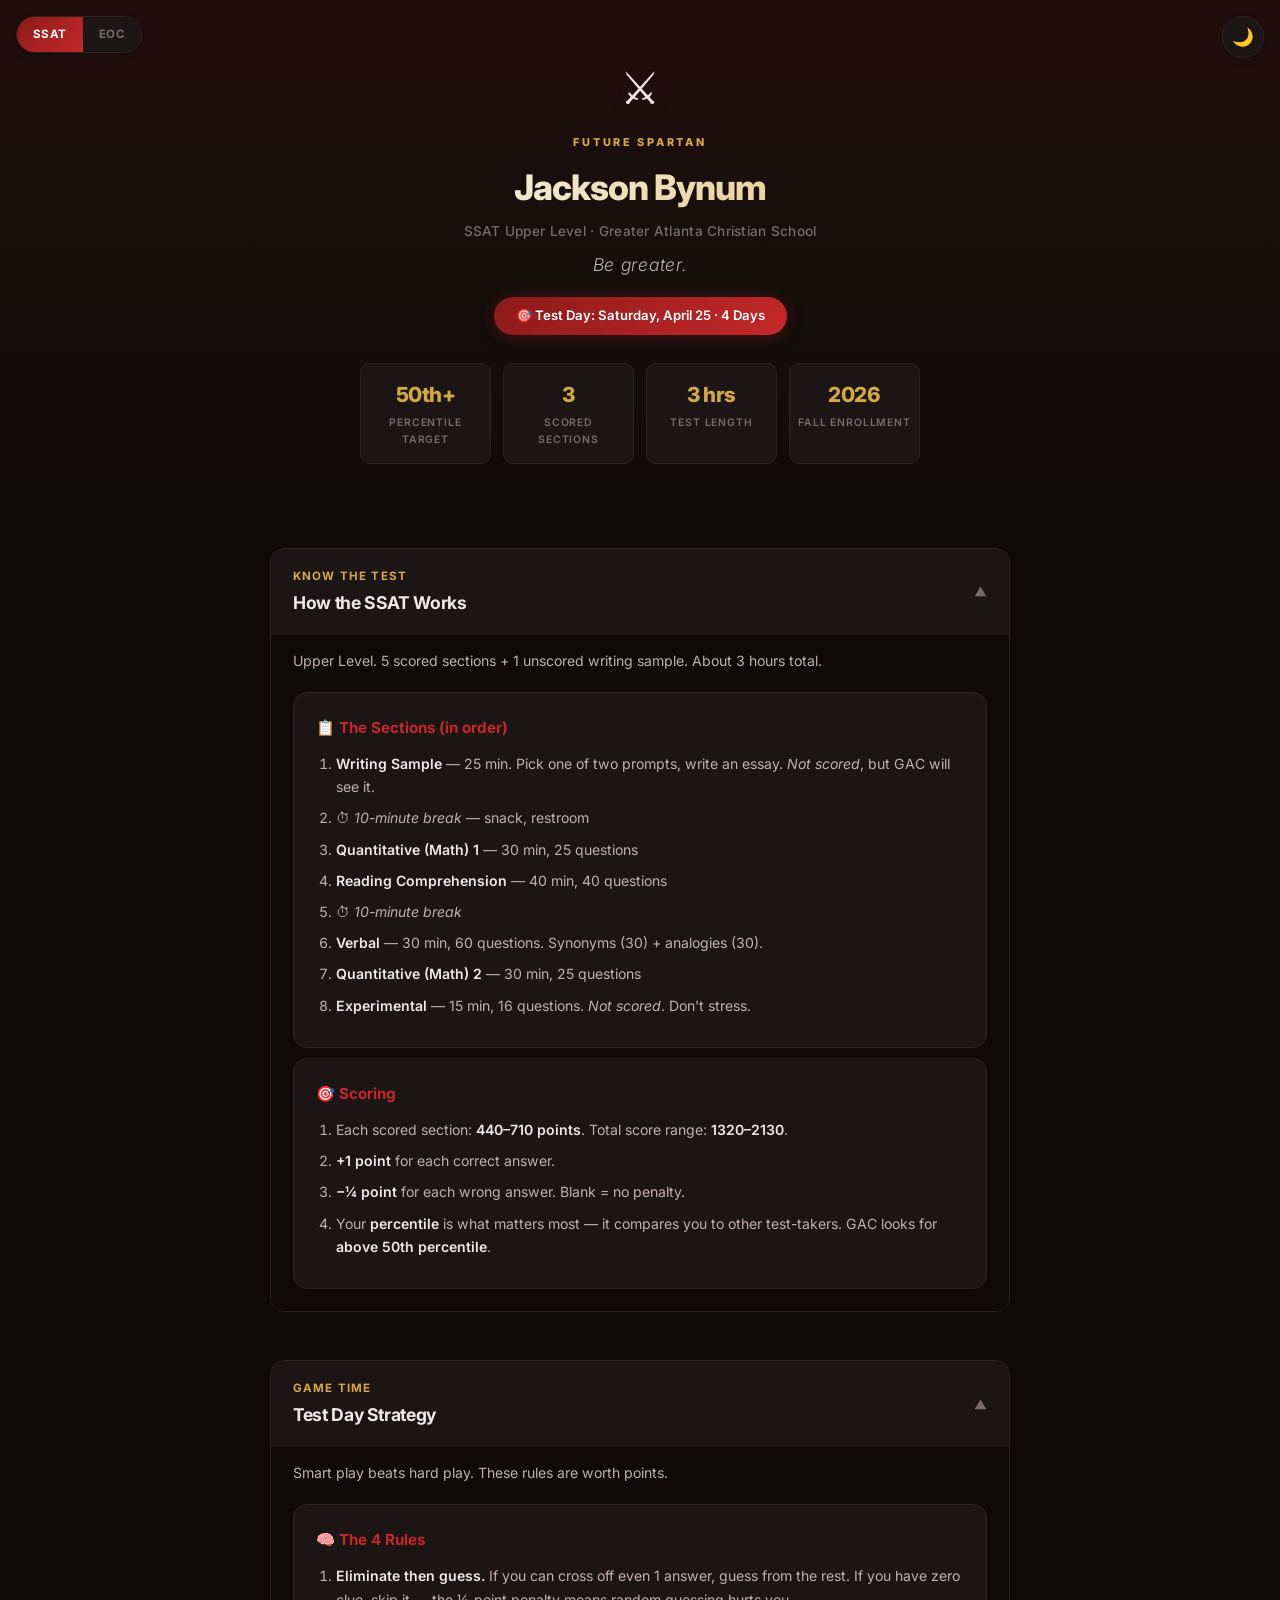
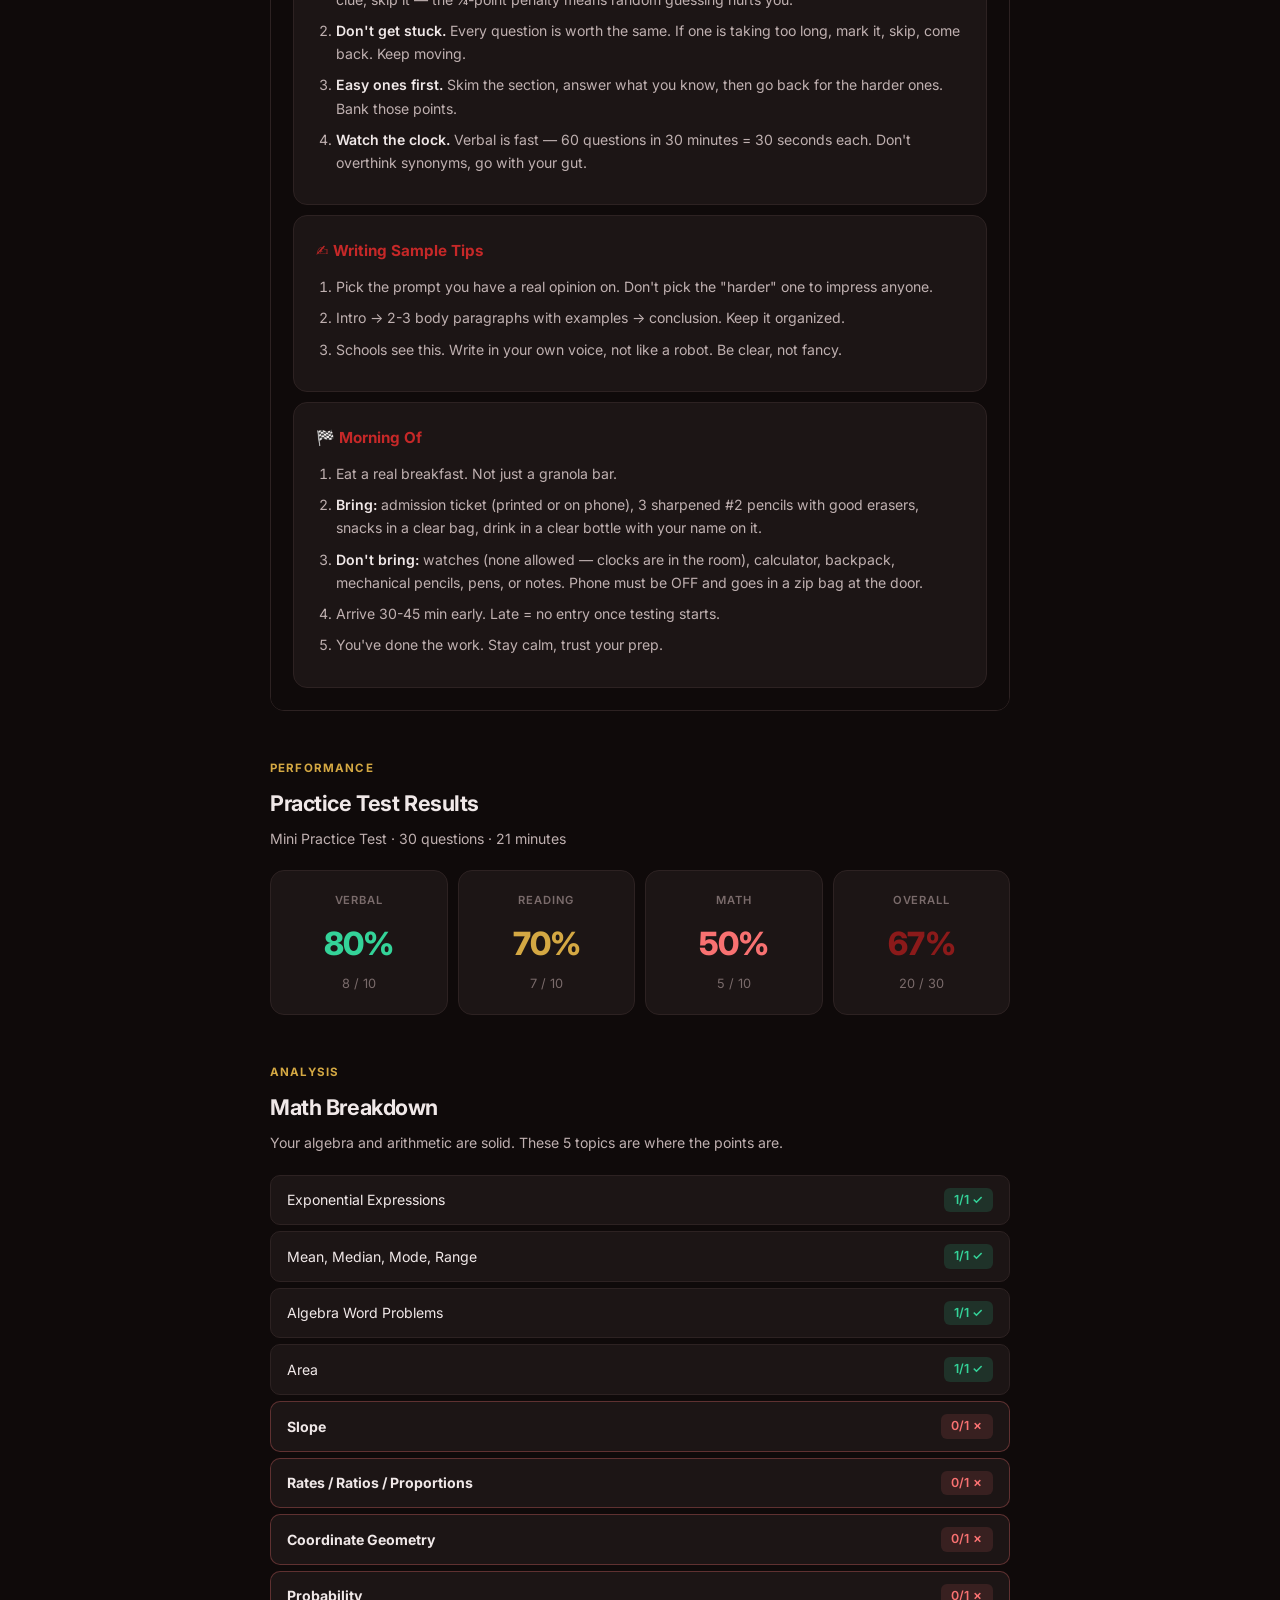
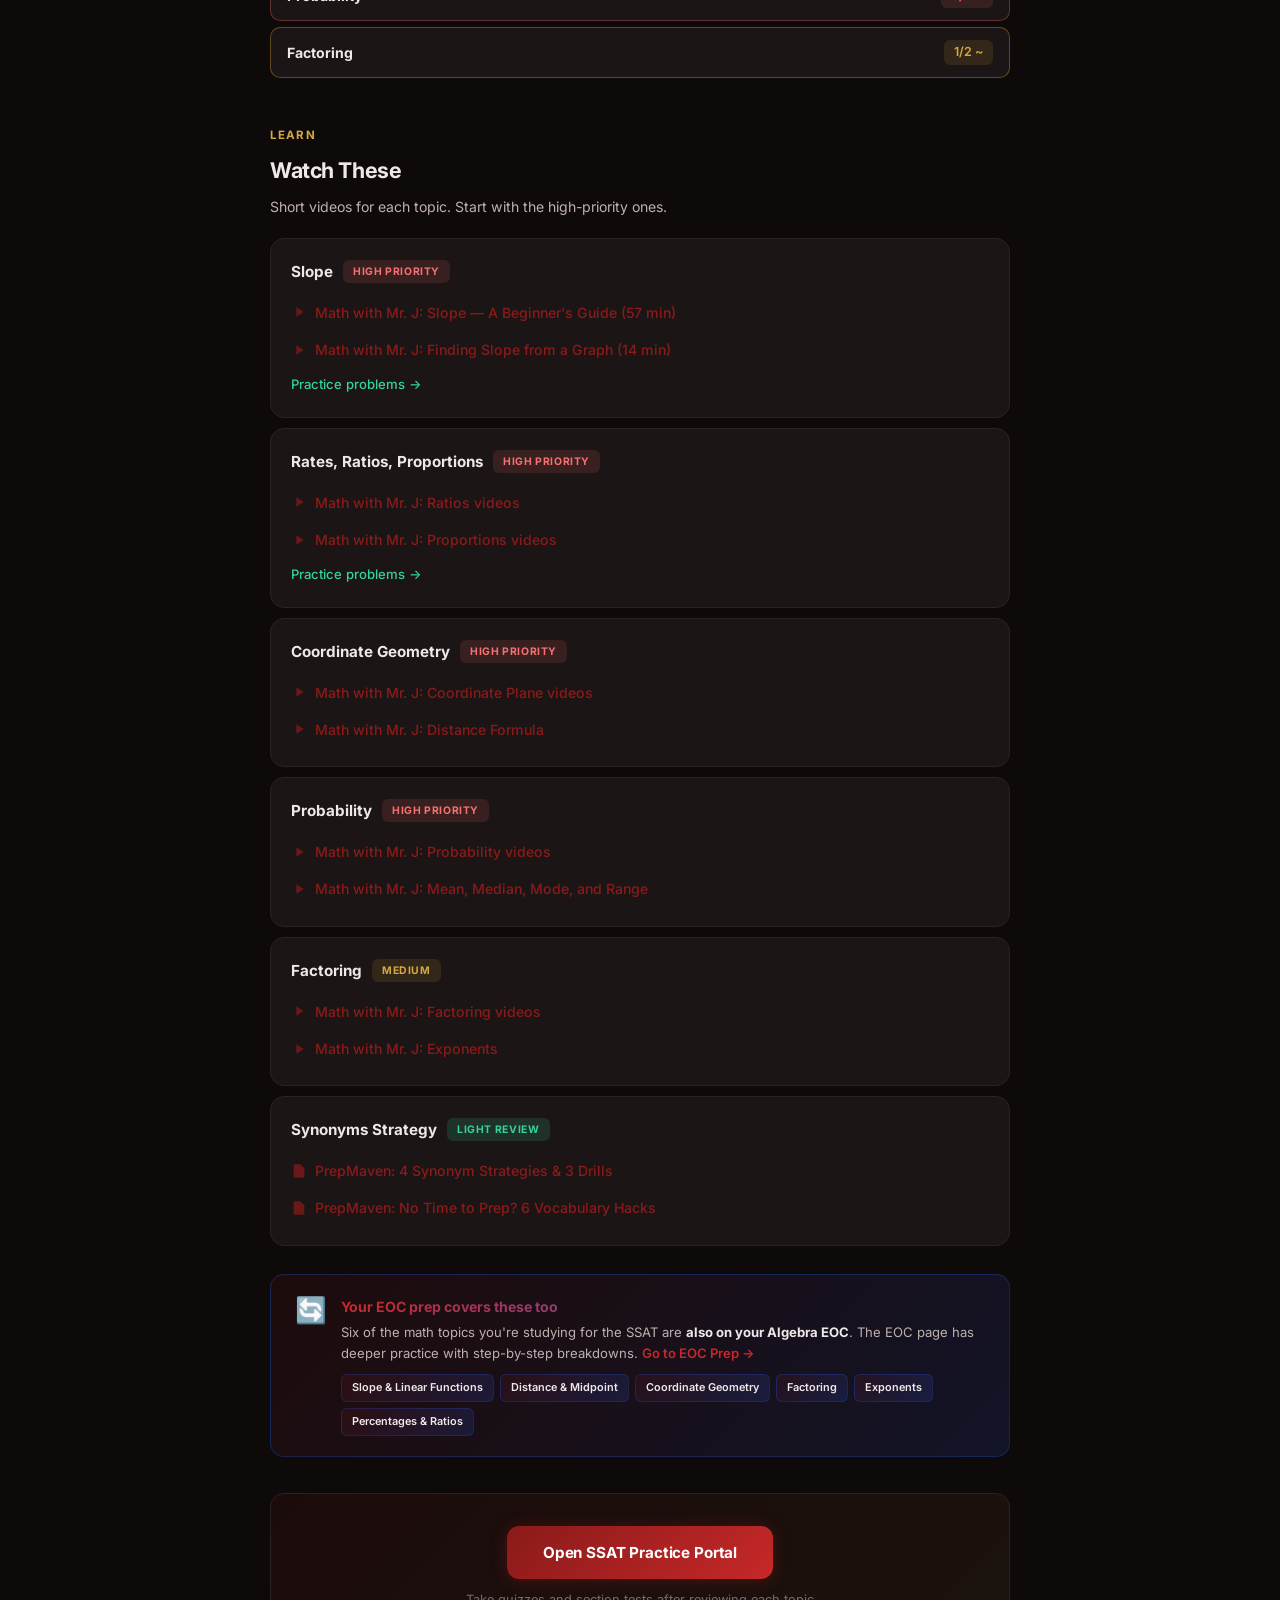
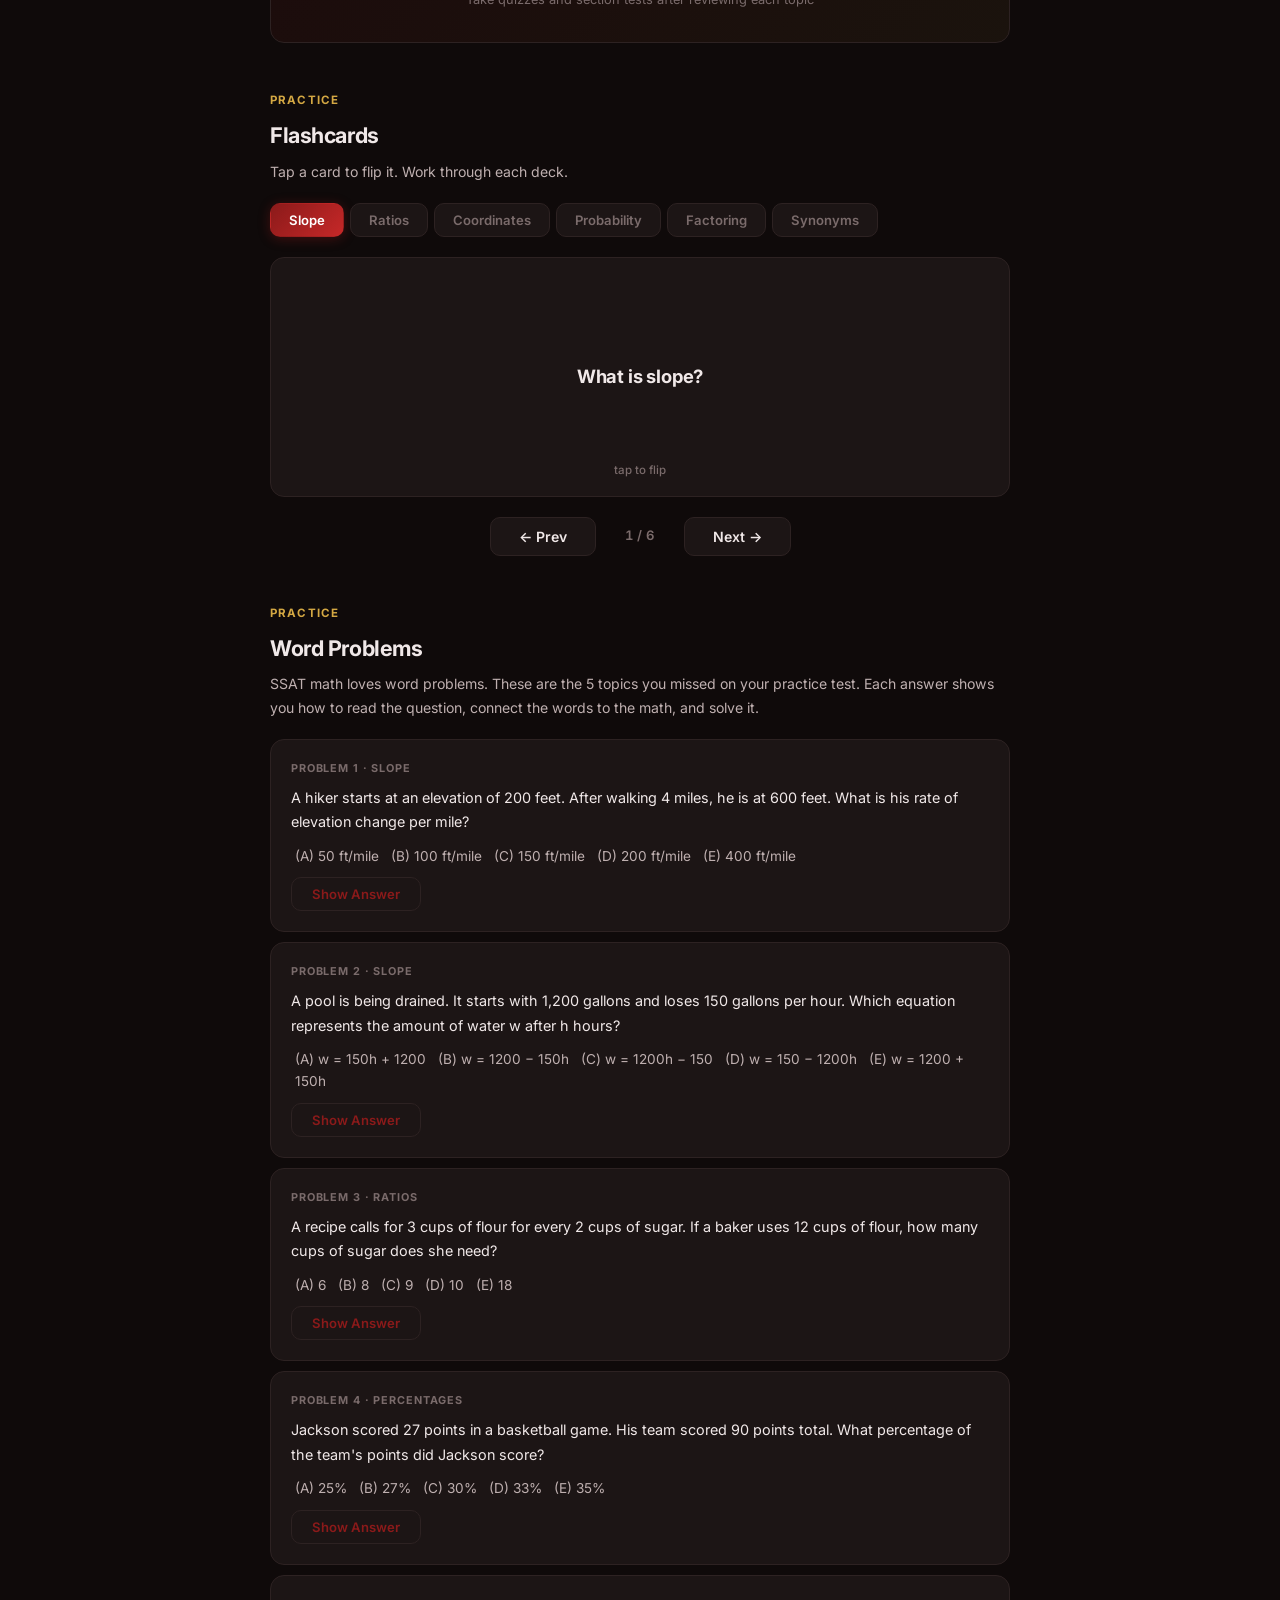
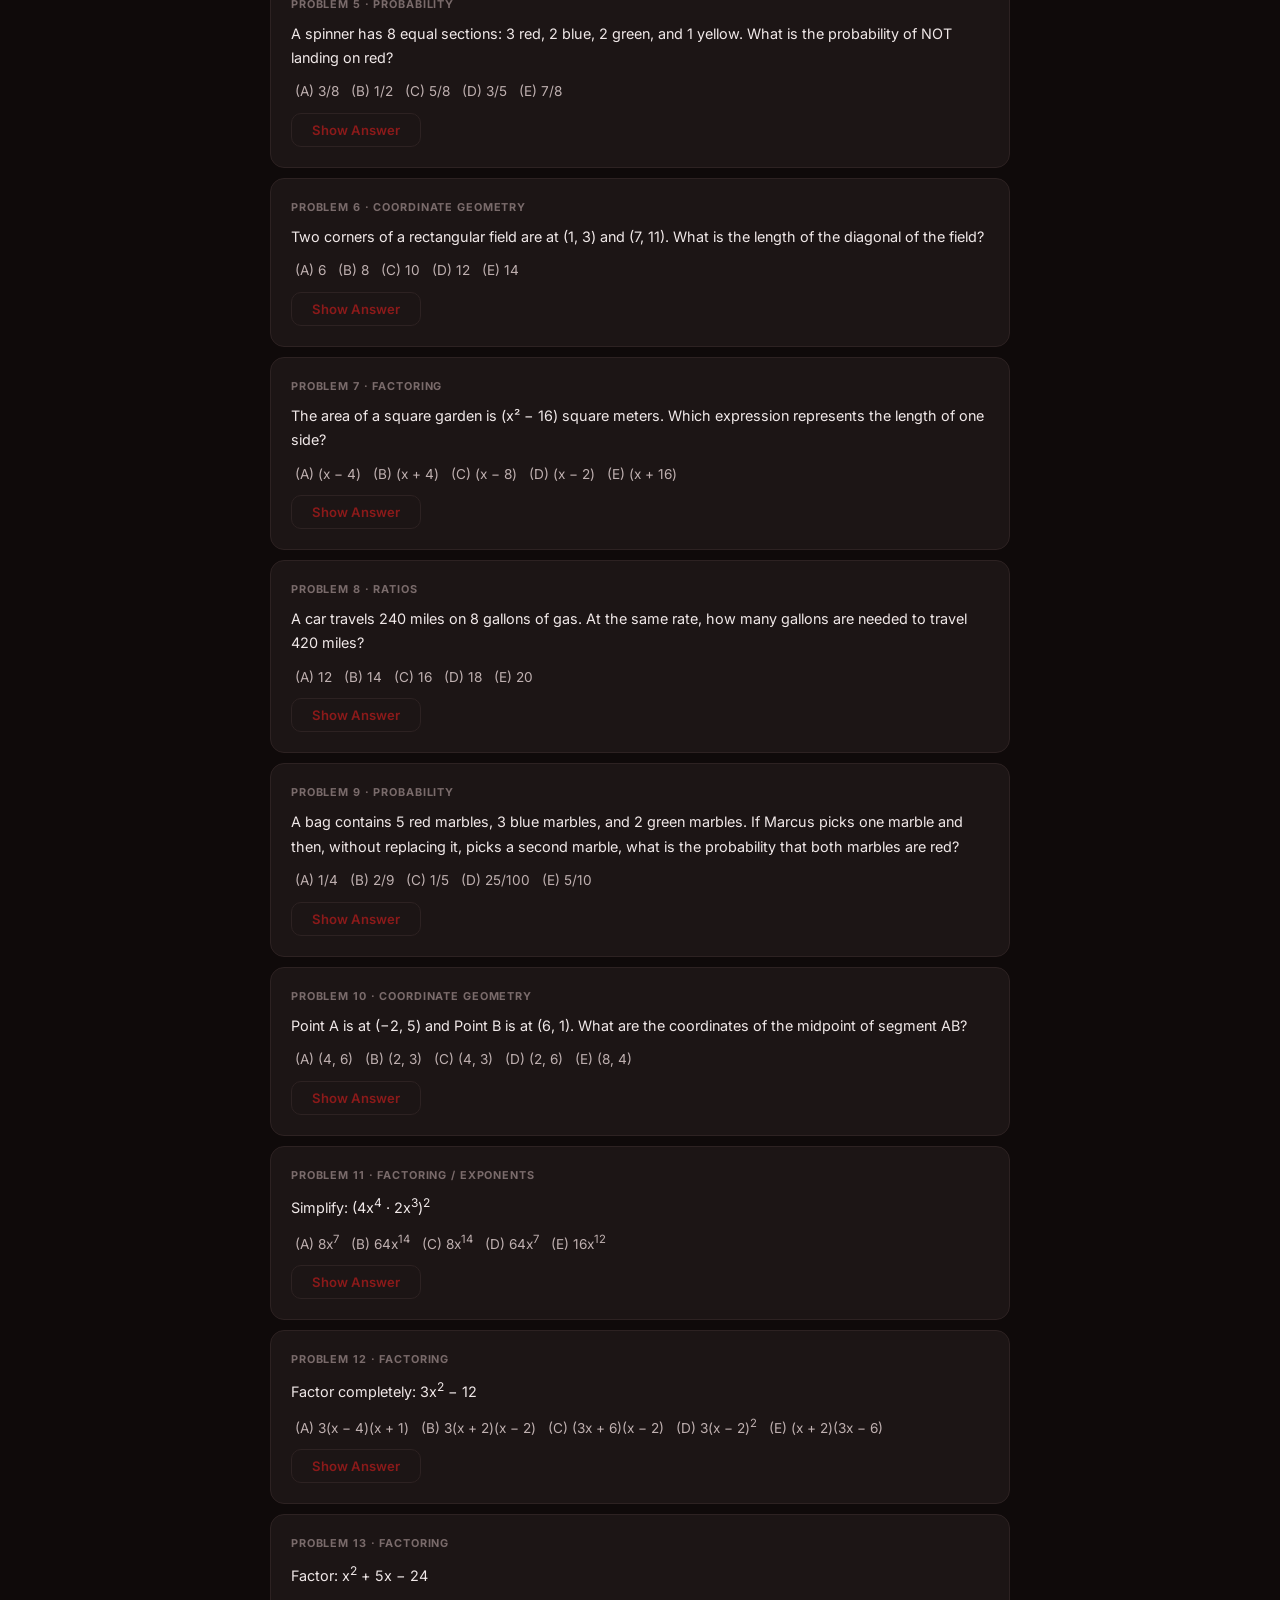
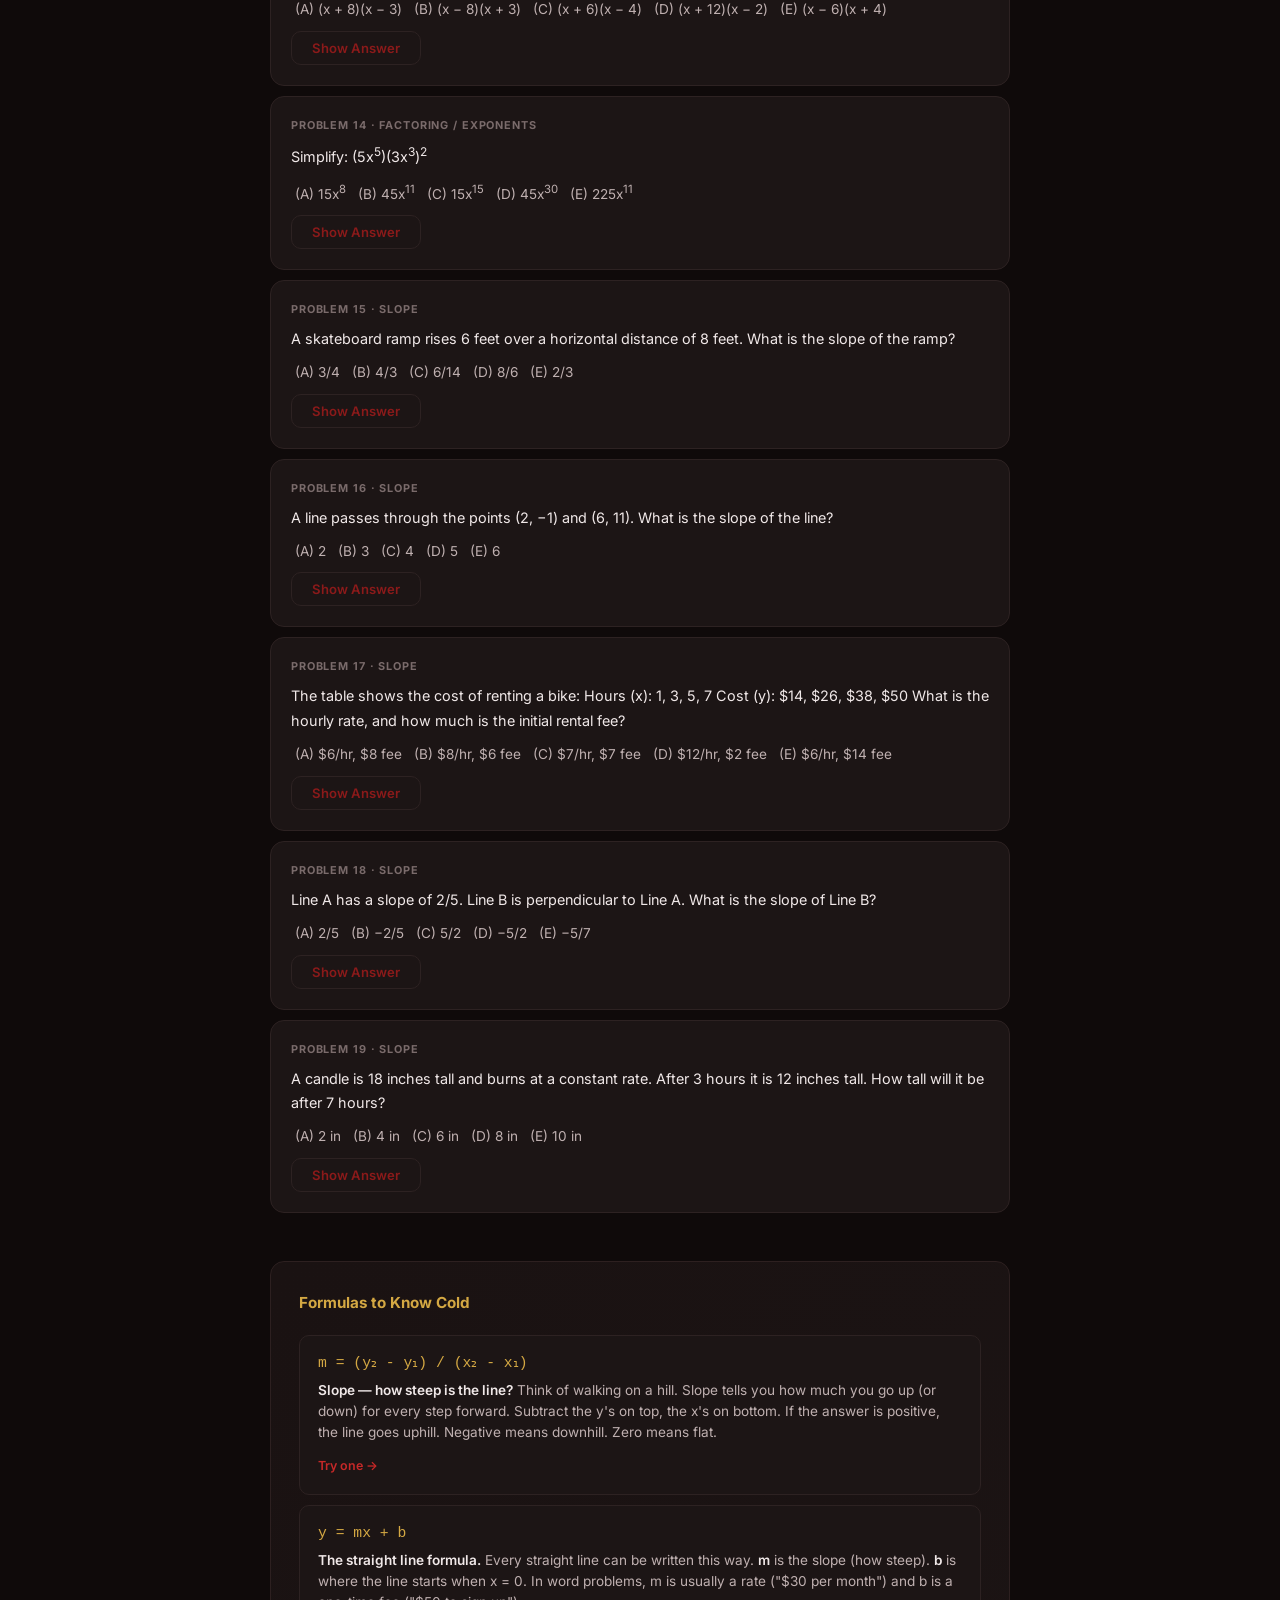
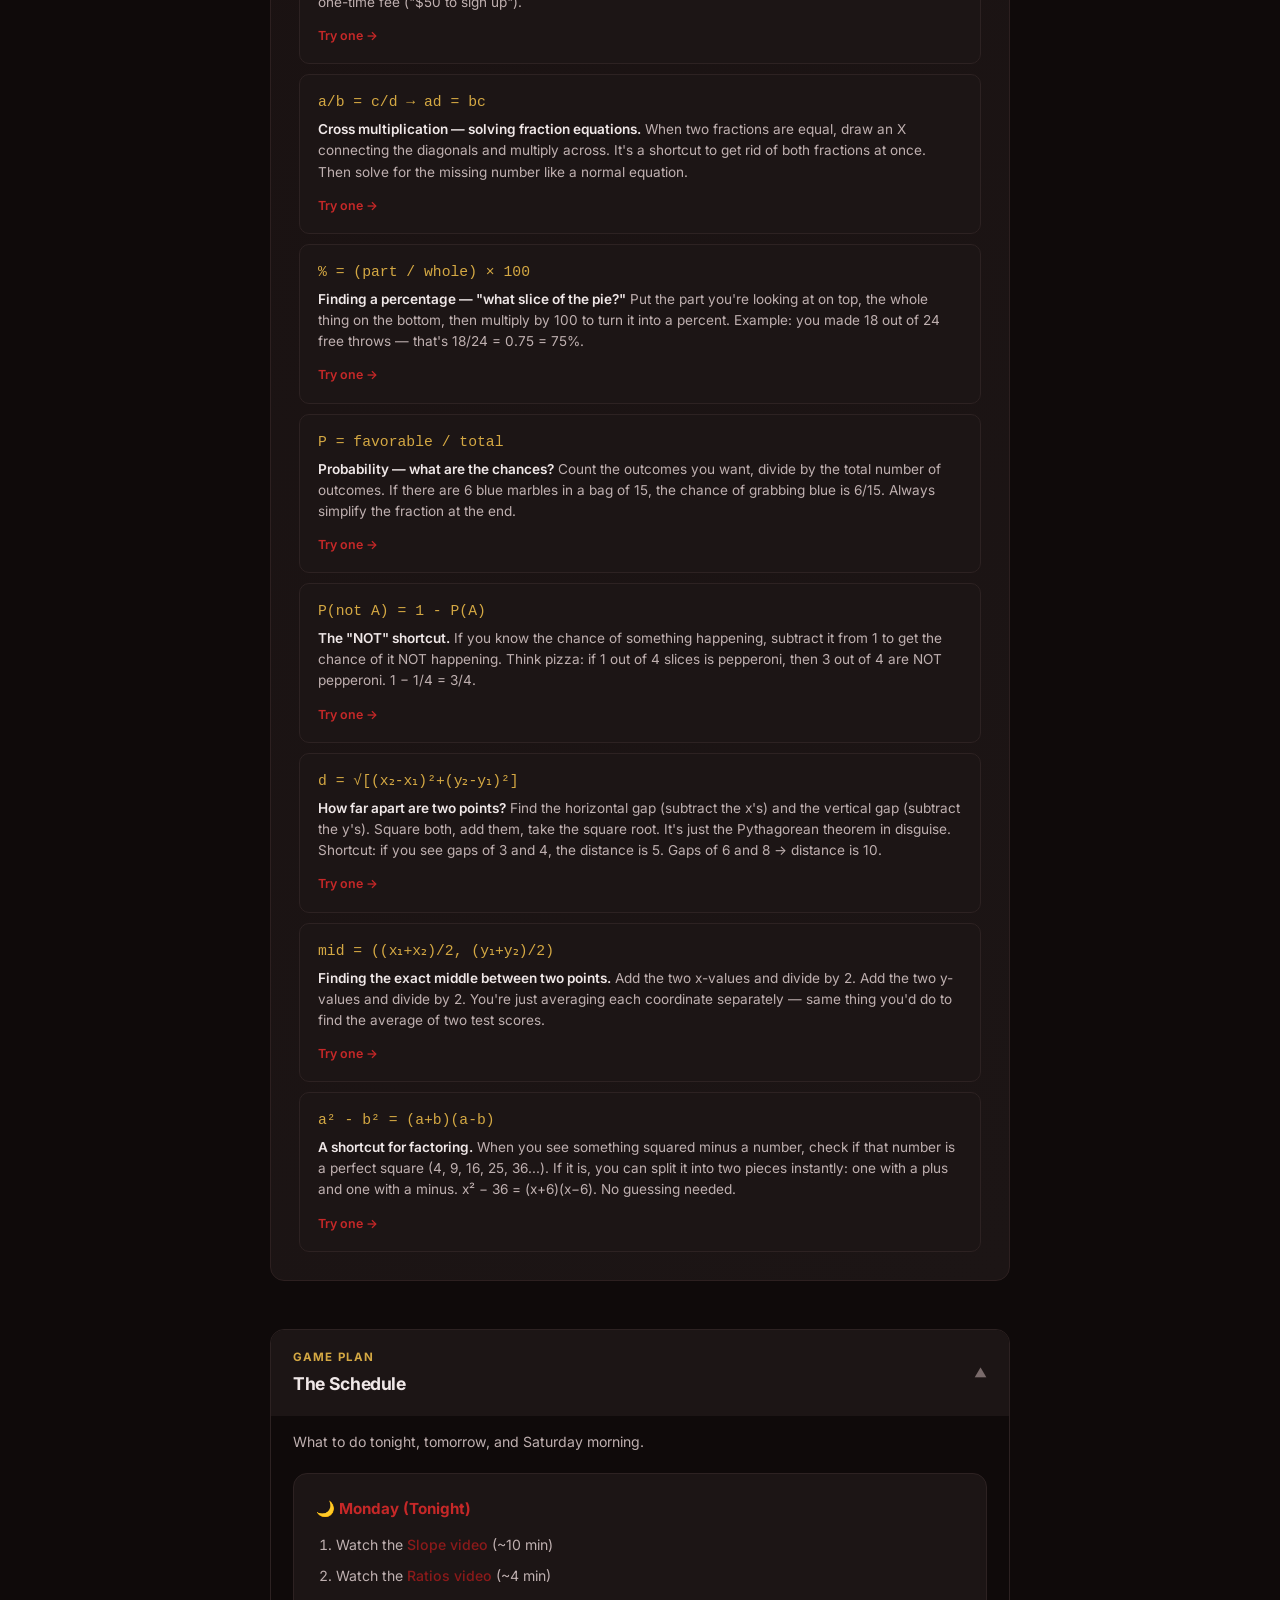
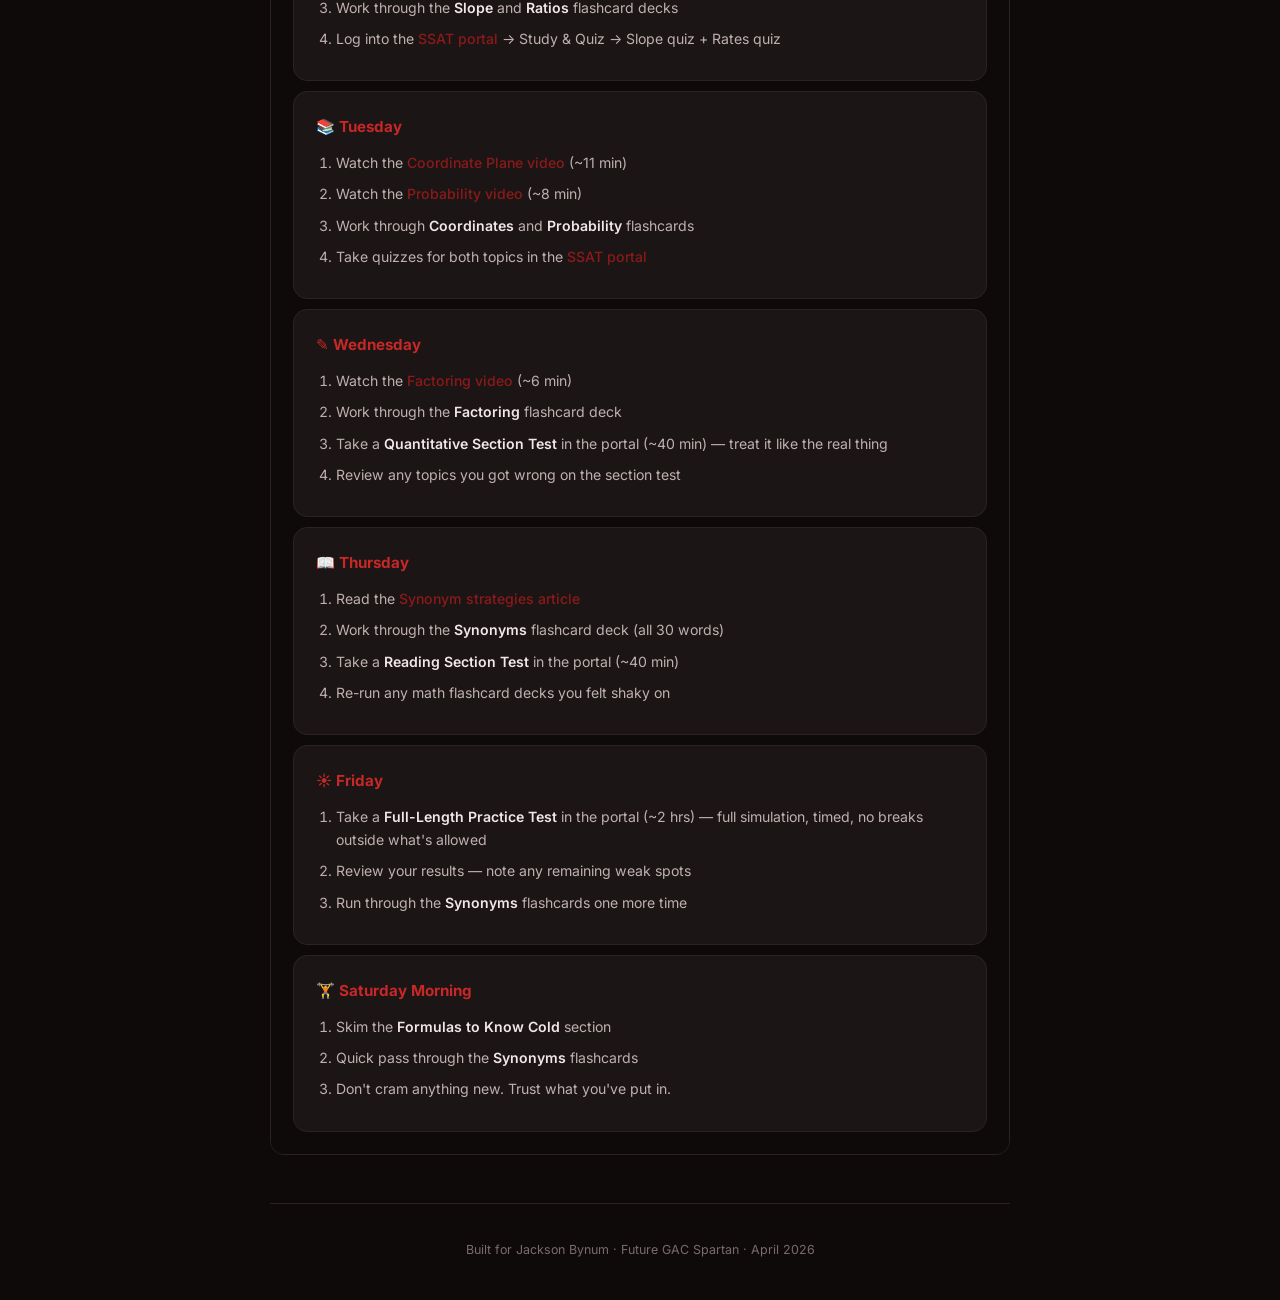
==== commit b2bd4960: "Add 5 slope problems (15-19) — ramp, two points, table, perpendicular, candle Made-with: Cursor" ====
--- a/index.html
+++ b/index.html
@@ -1297,6 +1297,111 @@
 In plain English: The squared only touches what it's next to &mdash; (3x<sup>3</sup>). Square that piece first, then multiply the two terms together. Common trap: choice (A) is what you get if you skip the squaring step and just multiply 5 &times; 3 and add 5 + 3.
 
 <span class="wp-final">Answer: (B) 45x<sup>11</sup></span></div>
+      </div>
+
+      <div class="wp-card">
+        <div class="wp-num">Problem 15 &middot; Slope</div>
+        <div class="wp-question">A skateboard ramp rises 6 feet over a horizontal distance of 8 feet. What is the slope of the ramp?</div>
+        <div class="wp-choices">(A) 3/4 &nbsp; (B) 4/3 &nbsp; (C) 6/14 &nbsp; (D) 8/6 &nbsp; (E) 2/3</div>
+        <button class="wp-reveal" onclick="toggleWP(this)">Show Answer</button>
+        <div class="wp-answer"><span class="wp-topic">Topic: Slope &mdash; Rise Over Run</span>
+<strong>Reading the question:</strong> "Rises 6 feet" = the rise (vertical change). "Horizontal distance of 8 feet" = the run. Slope = rise / run.
+
+Slope = 6 / 8 = 3/4
+
+In plain English: The ramp goes up 6 for every 8 across. Simplify that fraction &mdash; both divide by 2 &mdash; and you get 3/4. Always simplify if you can, because the answer choices usually show the reduced form.
+
+<span class="wp-final">Answer: (A) 3/4</span></div>
+      </div>
+
+      <div class="wp-card">
+        <div class="wp-num">Problem 16 &middot; Slope</div>
+        <div class="wp-question">A line passes through the points (2, &minus;1) and (6, 11). What is the slope of the line?</div>
+        <div class="wp-choices">(A) 2 &nbsp; (B) 3 &nbsp; (C) 4 &nbsp; (D) 5 &nbsp; (E) 6</div>
+        <button class="wp-reveal" onclick="toggleWP(this)">Show Answer</button>
+        <div class="wp-answer"><span class="wp-topic">Topic: Slope Formula</span>
+<strong>Reading the question:</strong> Two points: (2, &minus;1) and (6, 11). Use the slope formula: m = (y&sub2; &minus; y&sub1;) / (x&sub2; &minus; x&sub1;).
+
+m = (11 &minus; (&minus;1)) / (6 &minus; 2)
+m = 12 / 4
+m = 3
+
+In plain English: The y-values go from &minus;1 to 11 &mdash; that's a rise of 12. The x-values go from 2 to 6 &mdash; that's a run of 4. 12 divided by 4 is 3. Watch the sign: subtracting a negative (&minus;(&minus;1)) becomes adding (+1), so 11 + 1 = 12.
+
+<span class="wp-final">Answer: (B) 3</span></div>
+      </div>
+
+      <div class="wp-card">
+        <div class="wp-num">Problem 17 &middot; Slope</div>
+        <div class="wp-question">The table shows the cost of renting a bike:
+Hours (x): 1, 3, 5, 7
+Cost (y): $14, $26, $38, $50
+What is the hourly rate, and how much is the initial rental fee?</div>
+        <div class="wp-choices">(A) $6/hr, $8 fee &nbsp; (B) $8/hr, $6 fee &nbsp; (C) $7/hr, $7 fee &nbsp; (D) $12/hr, $2 fee &nbsp; (E) $6/hr, $14 fee</div>
+        <button class="wp-reveal" onclick="toggleWP(this)">Show Answer</button>
+        <div class="wp-answer"><span class="wp-topic">Topic: Slope-Intercept from a Table</span>
+<strong>Reading the question:</strong> "Hourly rate" = slope (how much cost changes per hour). "Initial rental fee" = y-intercept (the cost when hours = 0). Pick any two rows from the table and find the slope.
+
+<strong>Step 1: Find the slope (rate).</strong>
+Using (1, 14) and (3, 26):
+m = (26 &minus; 14) / (3 &minus; 1) = 12 / 2 = $6 per hour
+
+<strong>Step 2: Find the y-intercept (fee).</strong>
+Use y = mx + b with one point. Plug in (1, 14):
+14 = 6(1) + b
+14 = 6 + b
+b = 8
+
+So the equation is y = 6x + 8. The rate is $6/hr and the up-front fee is $8.
+
+<strong>Quick check:</strong> x = 5: 6(5) + 8 = 38 &check; &nbsp; x = 7: 6(7) + 8 = 50 &check;
+
+In plain English: The cost goes up $12 every 2 hours, so that's $6 per hour. Plug back in to find the starting fee. Choice (E) is the trap &mdash; $14 is the cost at hour 1, not the fee at hour 0.
+
+<span class="wp-final">Answer: (A) $6/hr, $8 fee</span></div>
+      </div>
+
+      <div class="wp-card">
+        <div class="wp-num">Problem 18 &middot; Slope</div>
+        <div class="wp-question">Line A has a slope of 2/5. Line B is perpendicular to Line A. What is the slope of Line B?</div>
+        <div class="wp-choices">(A) 2/5 &nbsp; (B) &minus;2/5 &nbsp; (C) 5/2 &nbsp; (D) &minus;5/2 &nbsp; (E) &minus;5/7</div>
+        <button class="wp-reveal" onclick="toggleWP(this)">Show Answer</button>
+        <div class="wp-answer"><span class="wp-topic">Topic: Perpendicular Slopes &mdash; Negative Reciprocals</span>
+<strong>Reading the question:</strong> "Perpendicular" = the two lines cross at a 90&deg; angle. Perpendicular slopes are always negative reciprocals of each other.
+
+<strong>Step 1: Flip the fraction.</strong>
+2/5 &rarr; 5/2
+
+<strong>Step 2: Change the sign.</strong>
+5/2 &rarr; &minus;5/2
+
+In plain English: Two steps &mdash; flip it and negate it. If the original slope is positive, the perpendicular slope is negative (and vice versa). Choice (B) is the trap &mdash; that's just the negative, without flipping. Choice (C) is the other trap &mdash; flipped but not negated. You need both.
+
+<span class="wp-final">Answer: (D) &minus;5/2</span></div>
+      </div>
+
+      <div class="wp-card">
+        <div class="wp-num">Problem 19 &middot; Slope</div>
+        <div class="wp-question">A candle is 18 inches tall and burns at a constant rate. After 3 hours it is 12 inches tall. How tall will it be after 7 hours?</div>
+        <div class="wp-choices">(A) 2 in &nbsp; (B) 4 in &nbsp; (C) 6 in &nbsp; (D) 8 in &nbsp; (E) 10 in</div>
+        <button class="wp-reveal" onclick="toggleWP(this)">Show Answer</button>
+        <div class="wp-answer"><span class="wp-topic">Topic: Slope &mdash; Linear Equation from Context</span>
+<strong>Reading the question:</strong> "18 inches tall" = starting height (b = 18). "After 3 hours, 12 inches" = a second data point. "Constant rate" = linear. "How tall after 7 hours" = plug in x = 7.
+
+<strong>Step 1: Find the rate (slope).</strong>
+Change in height: 12 &minus; 18 = &minus;6
+Change in time: 3 &minus; 0 = 3
+Rate = &minus;6 / 3 = &minus;2 inches per hour
+
+<strong>Step 2: Write the equation.</strong>
+y = &minus;2x + 18
+
+<strong>Step 3: Plug in x = 7.</strong>
+y = &minus;2(7) + 18 = &minus;14 + 18 = 4
+
+In plain English: The candle loses 2 inches every hour. After 7 hours that's 14 inches burned off. 18 &minus; 14 = 4 inches left. "Burns at a constant rate" is the keyword that tells you it's linear &mdash; same amount lost each hour.
+
+<span class="wp-final">Answer: (B) 4 in</span></div>
       </div>
     </div>
   </div>
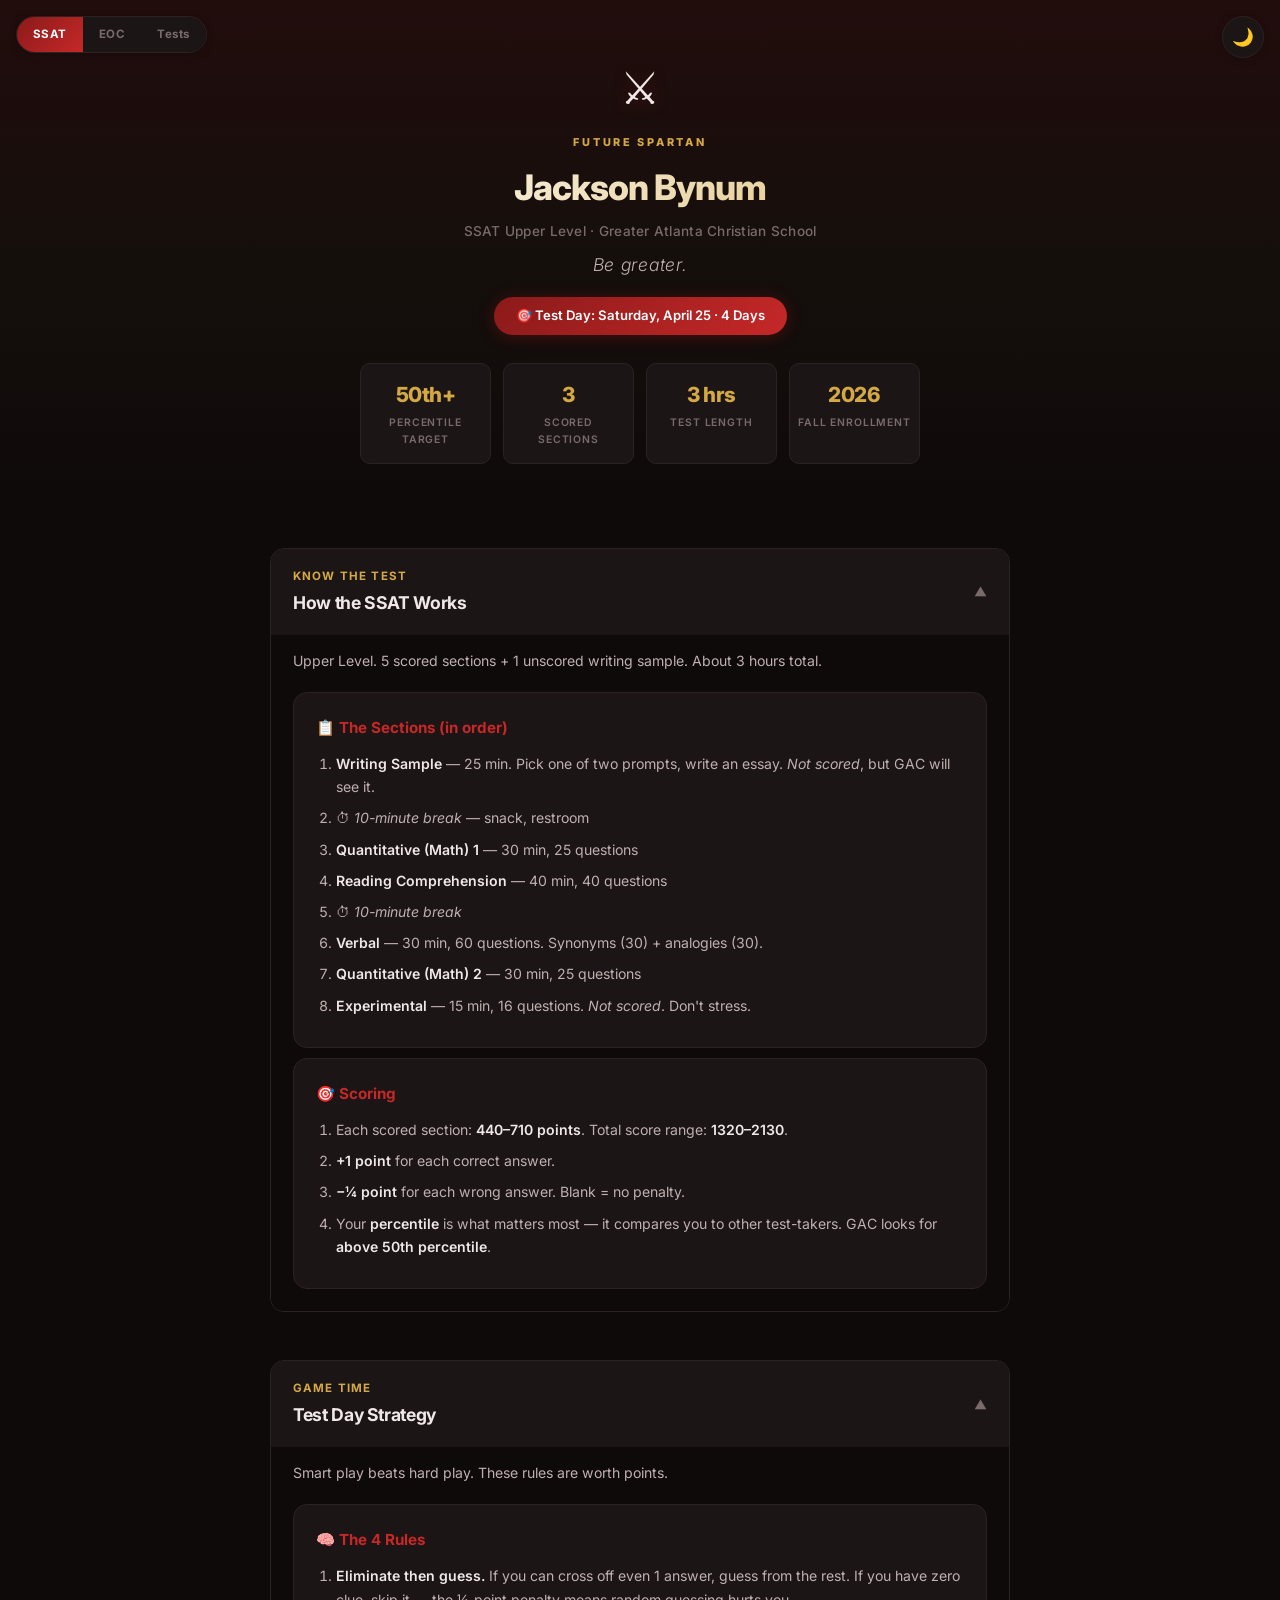
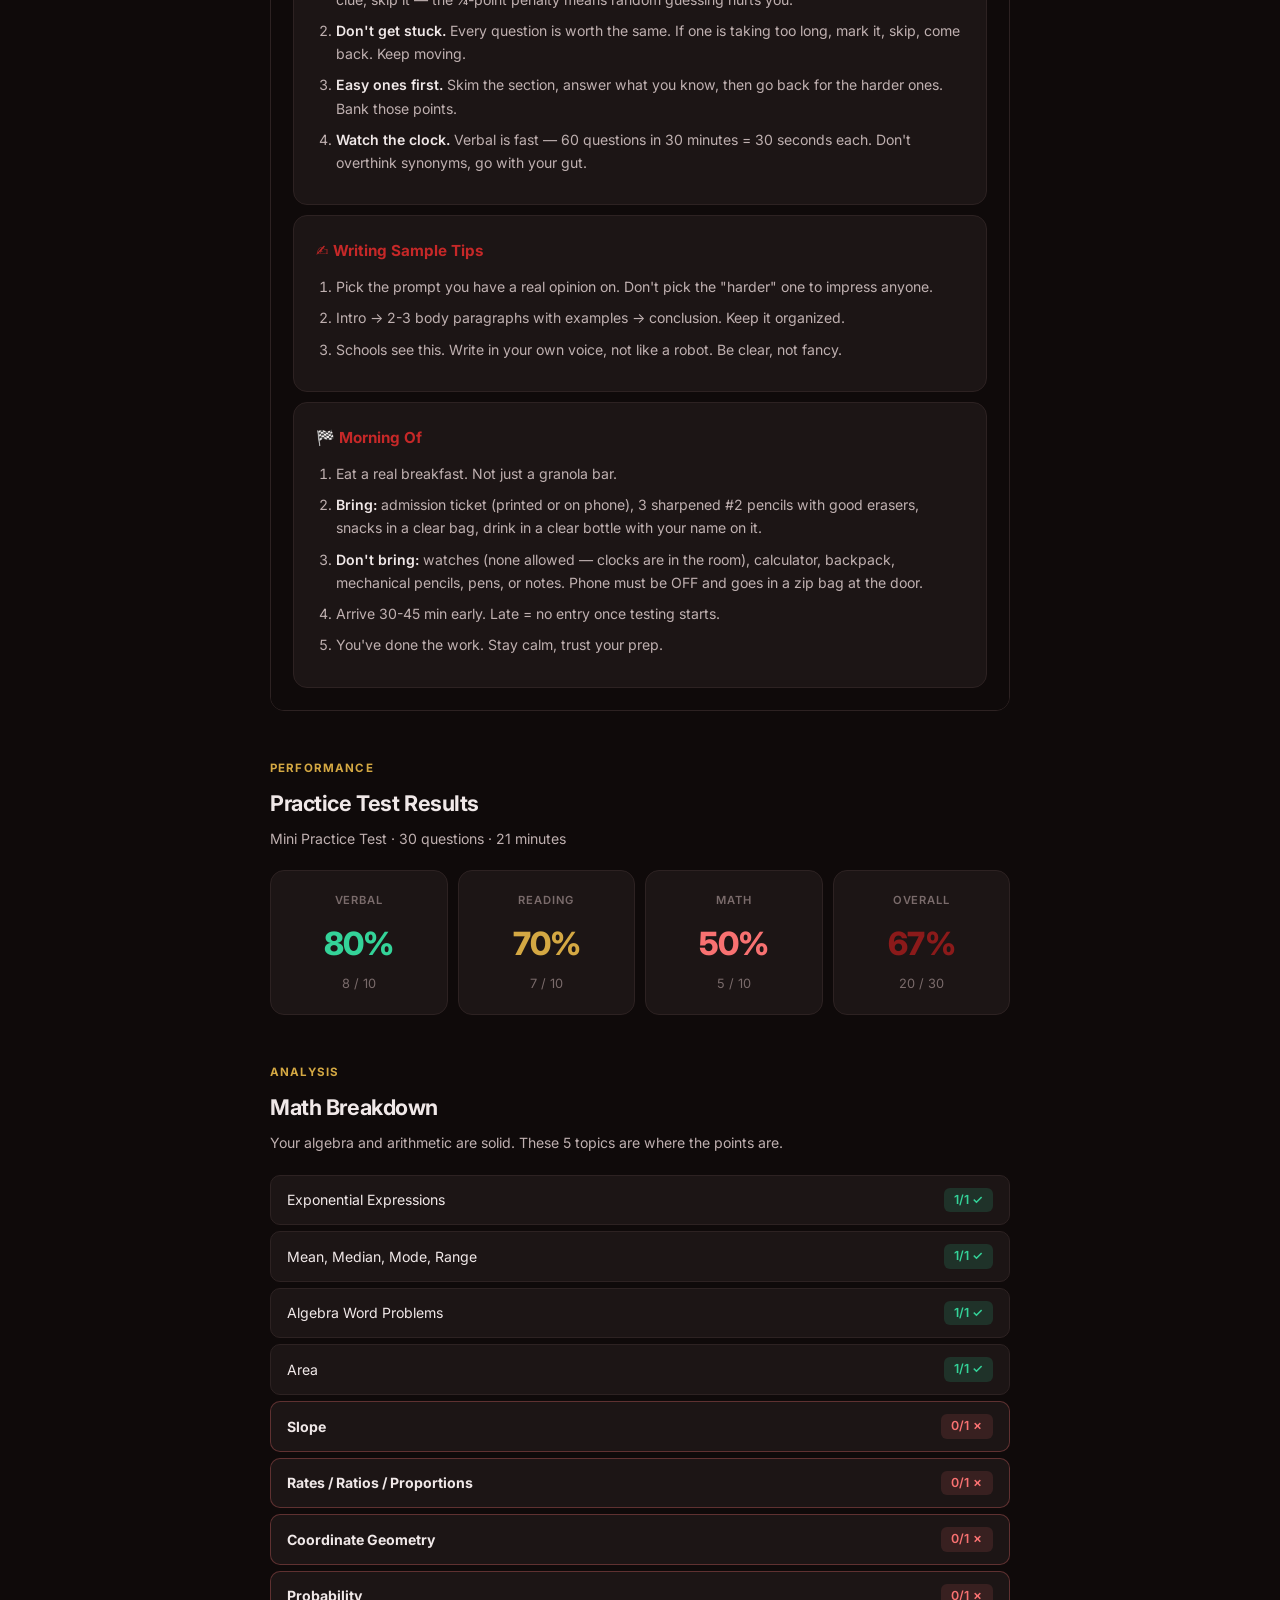
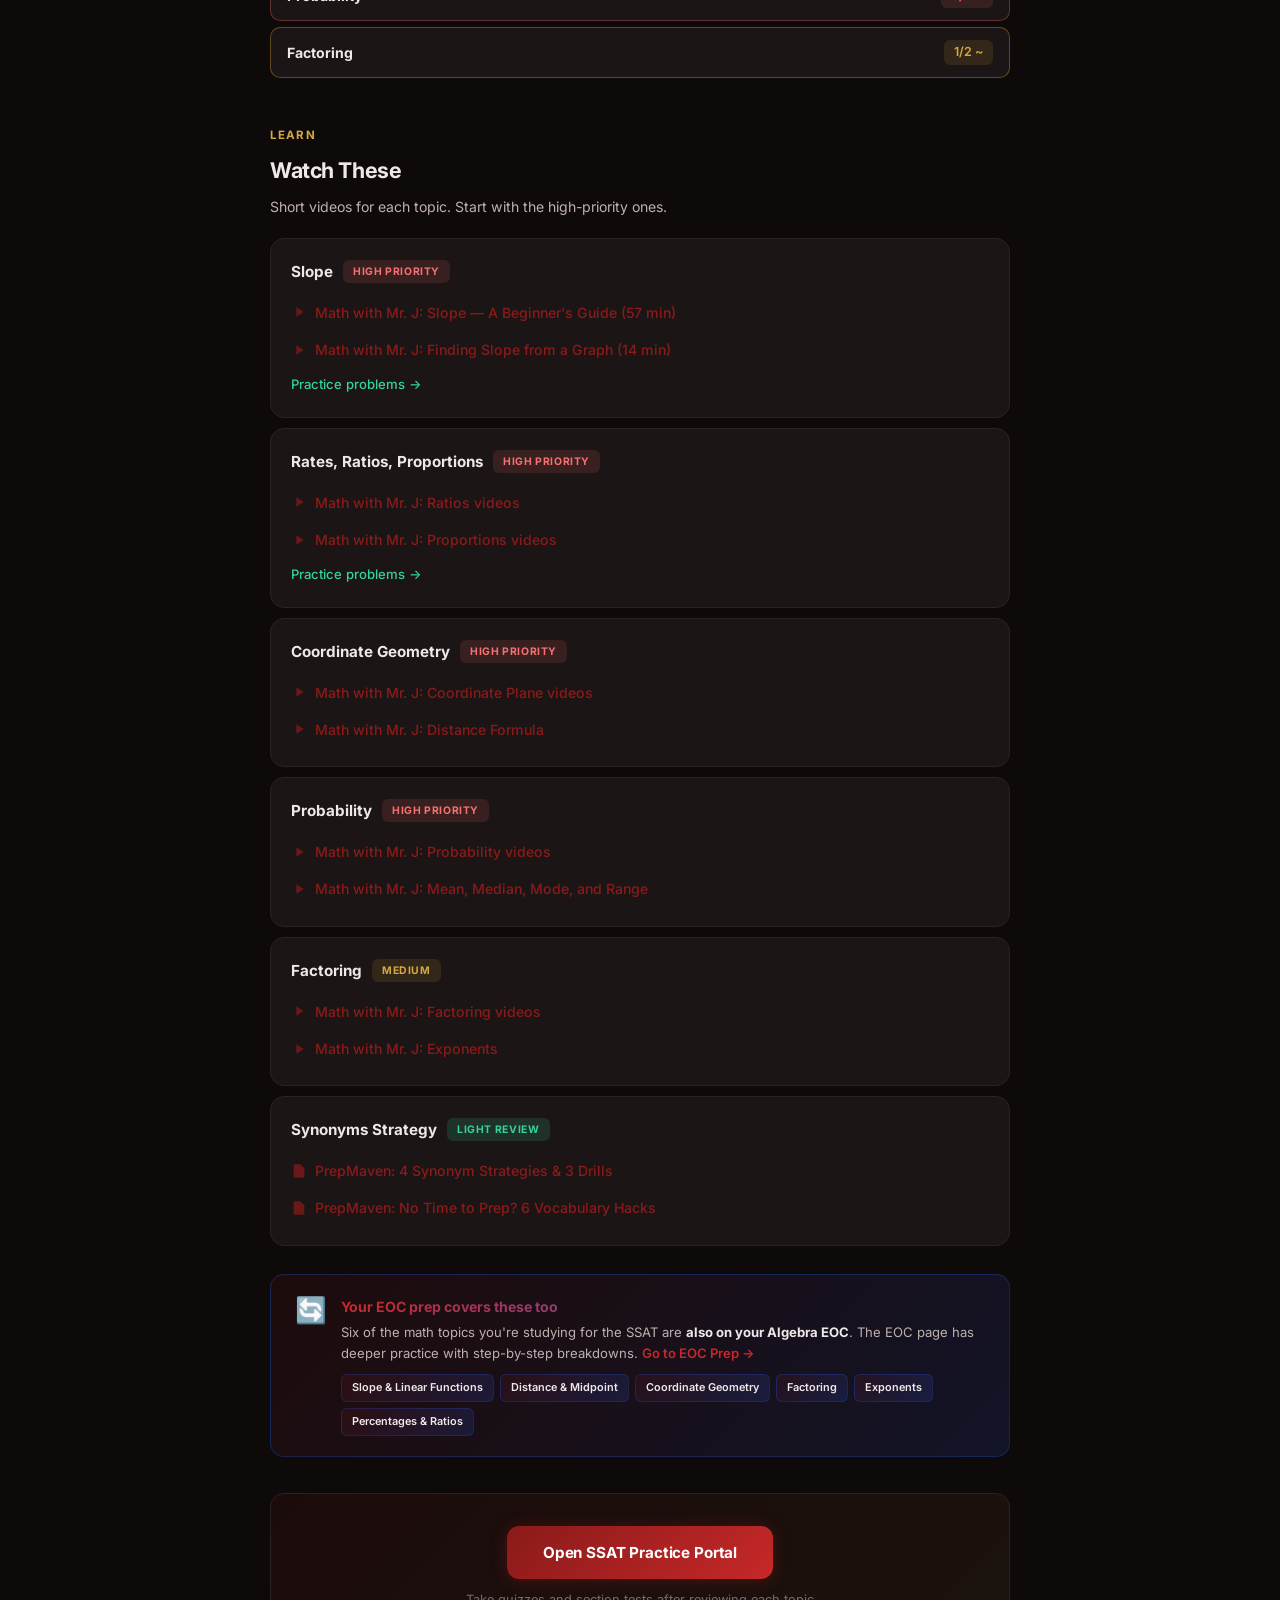
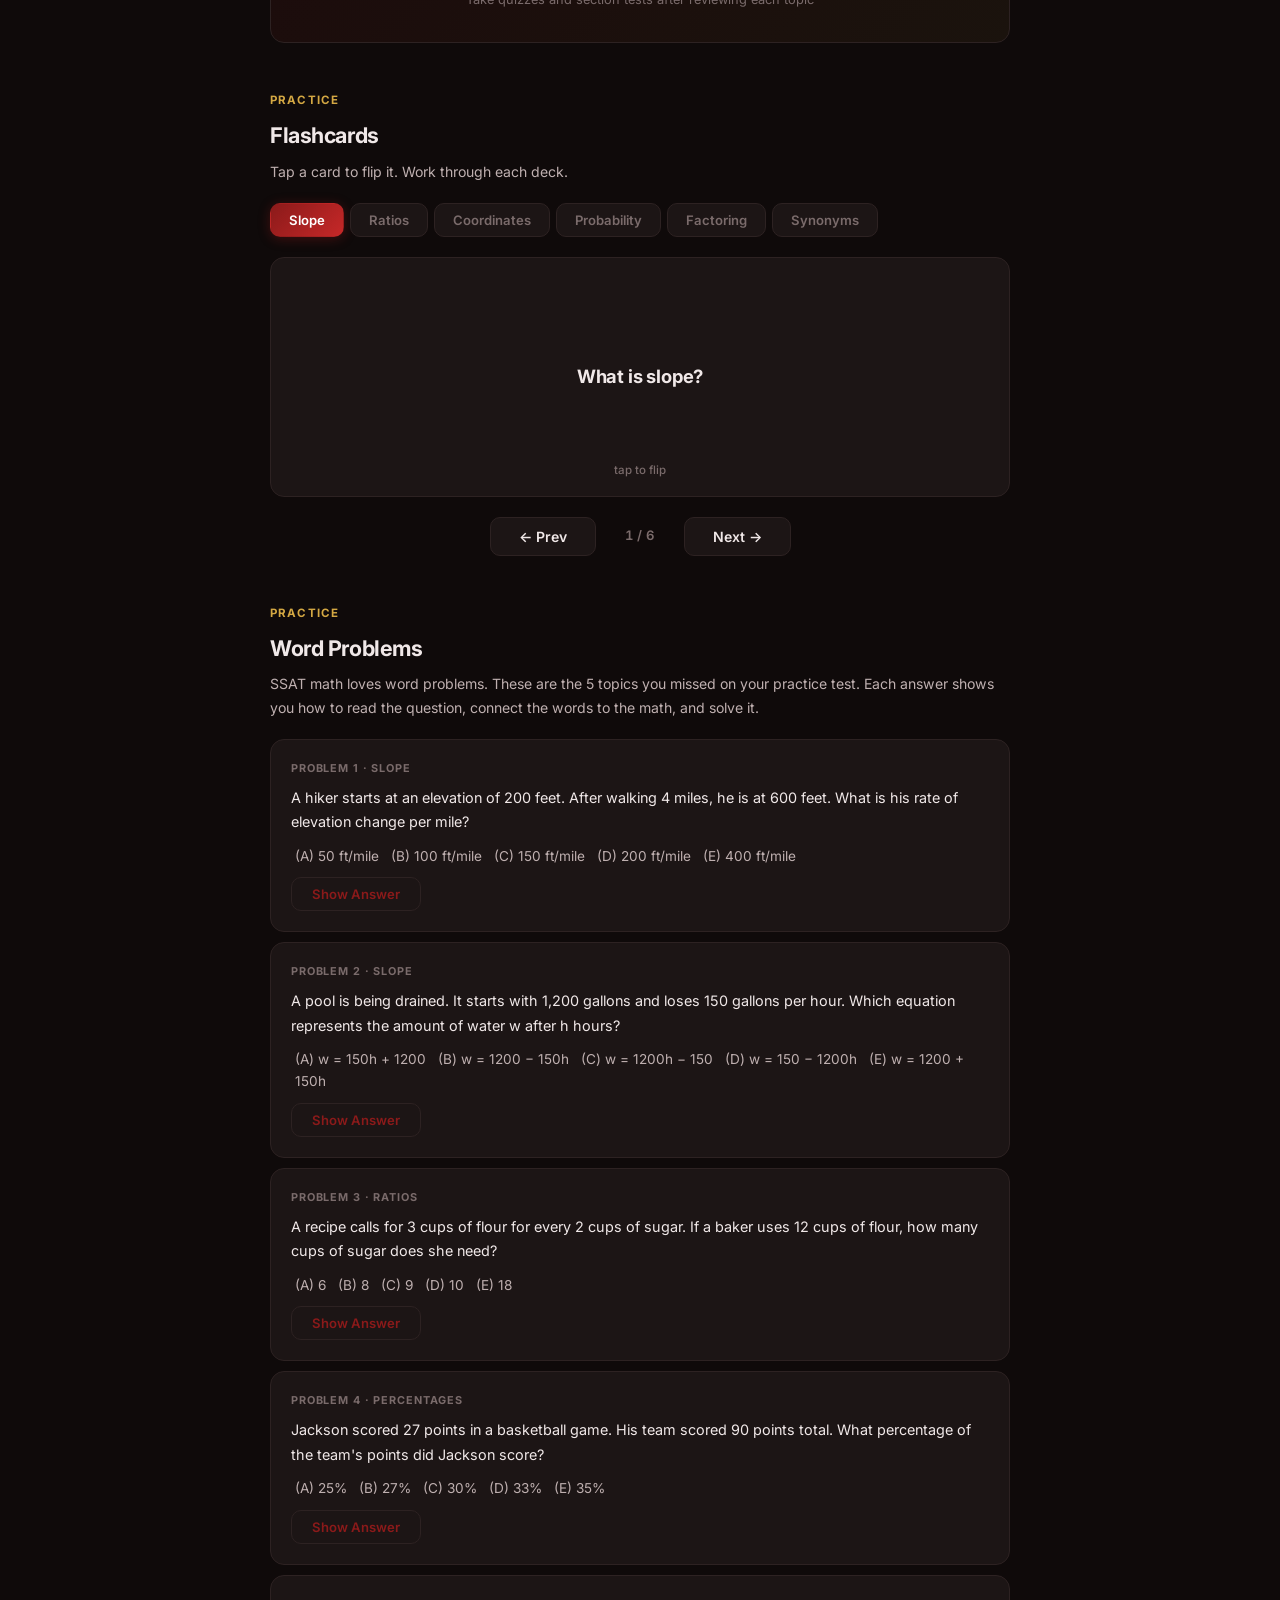
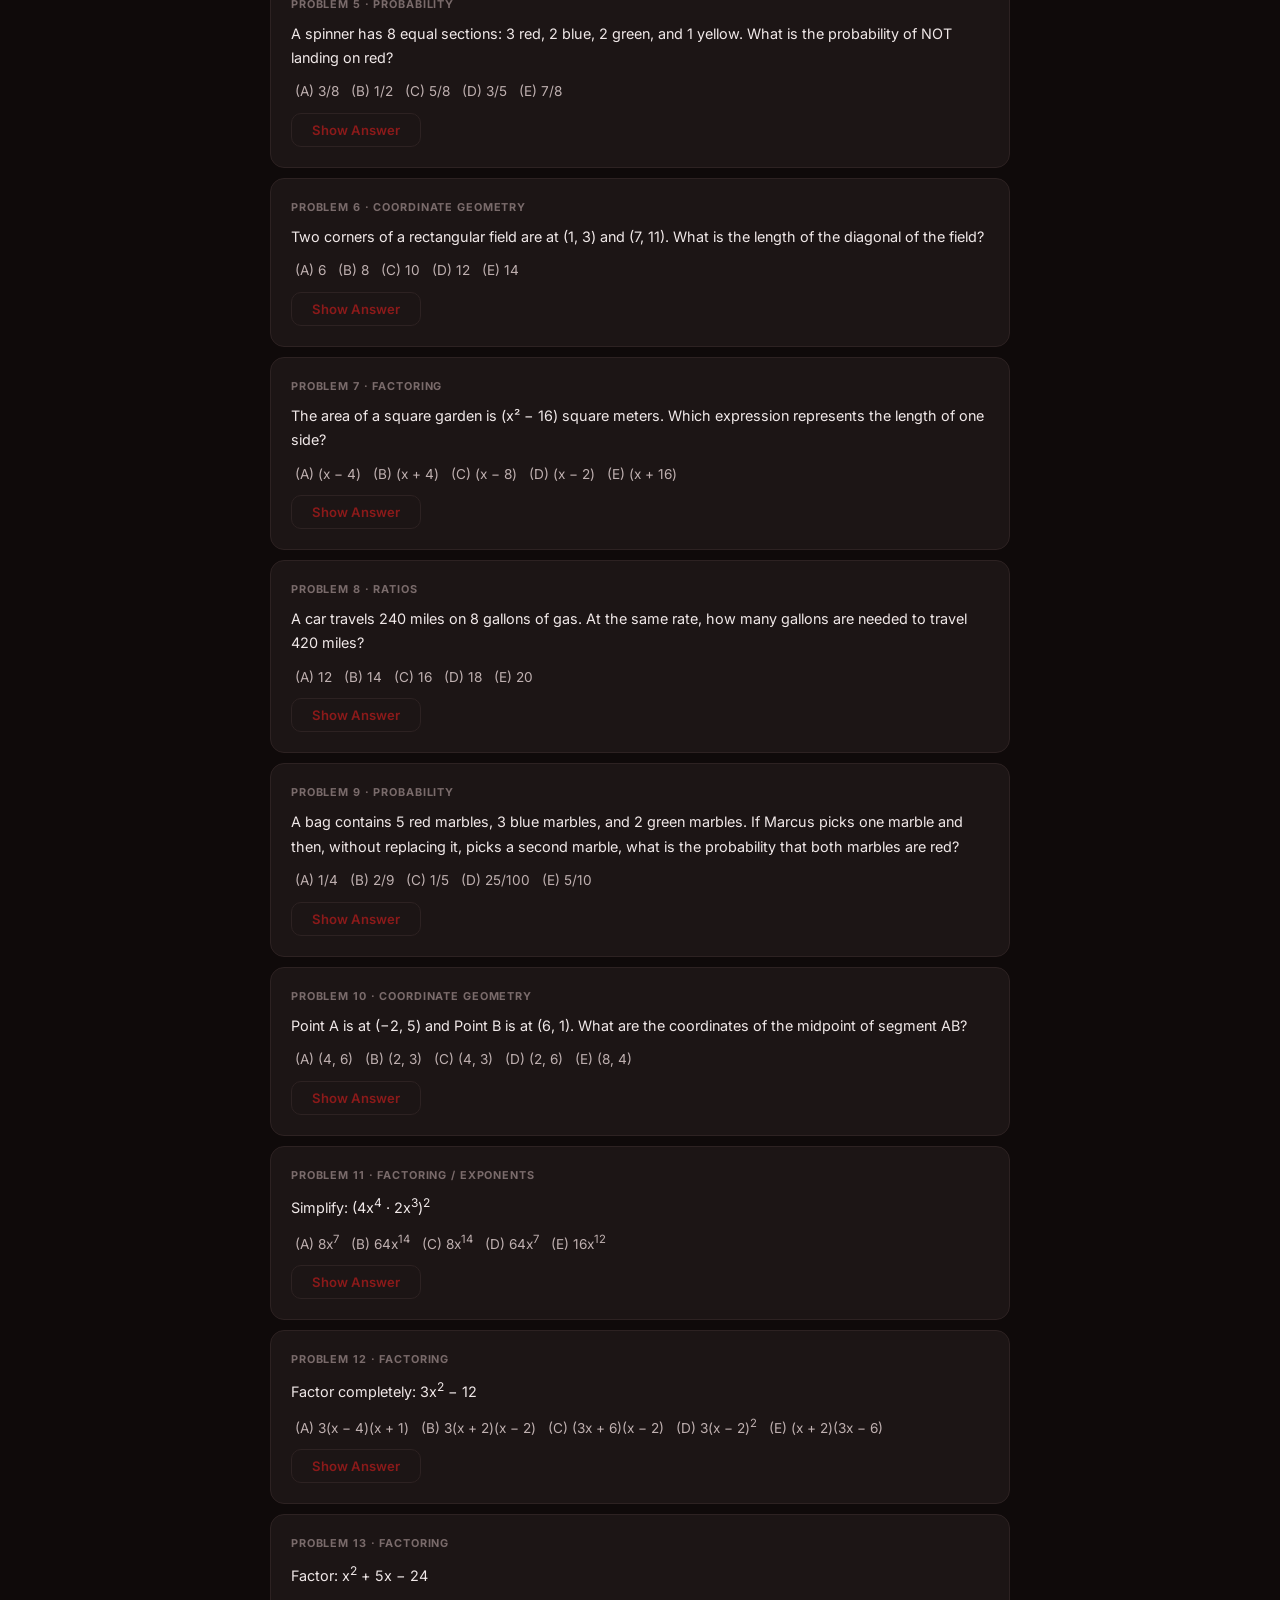
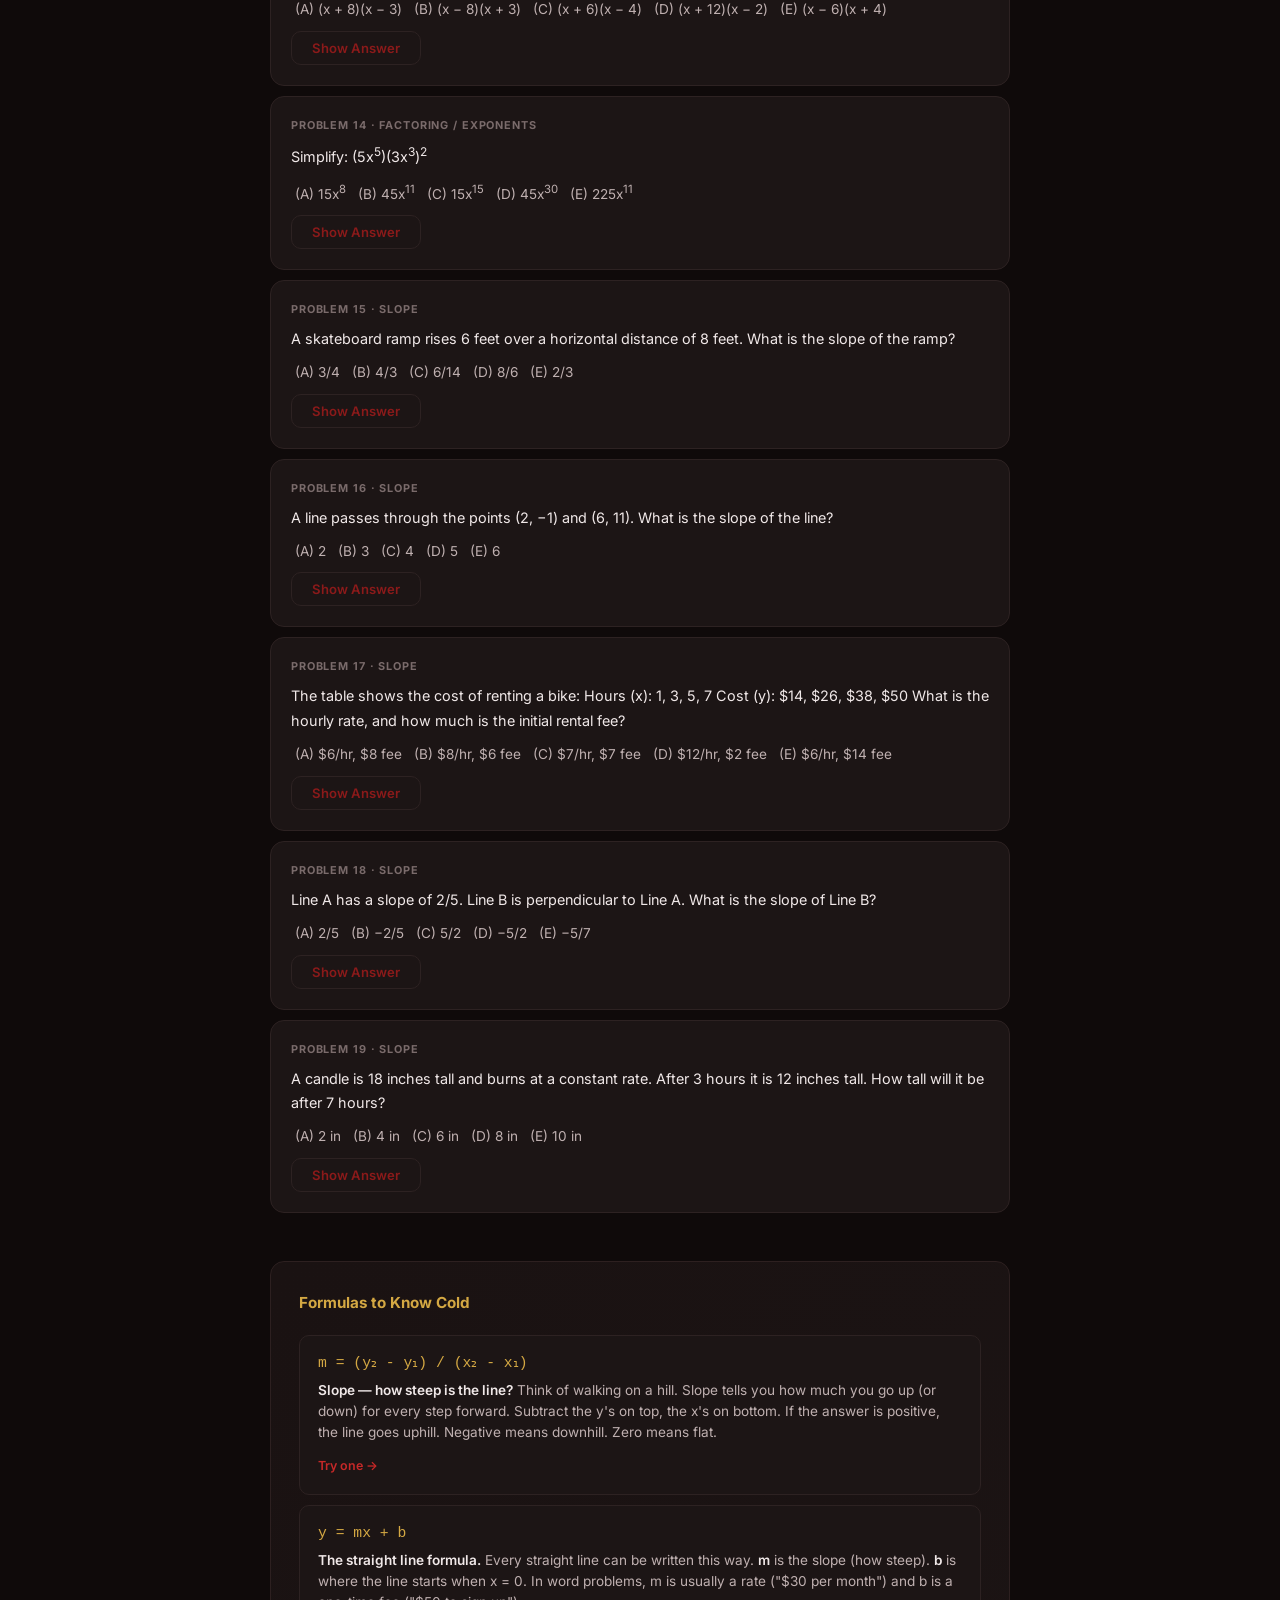
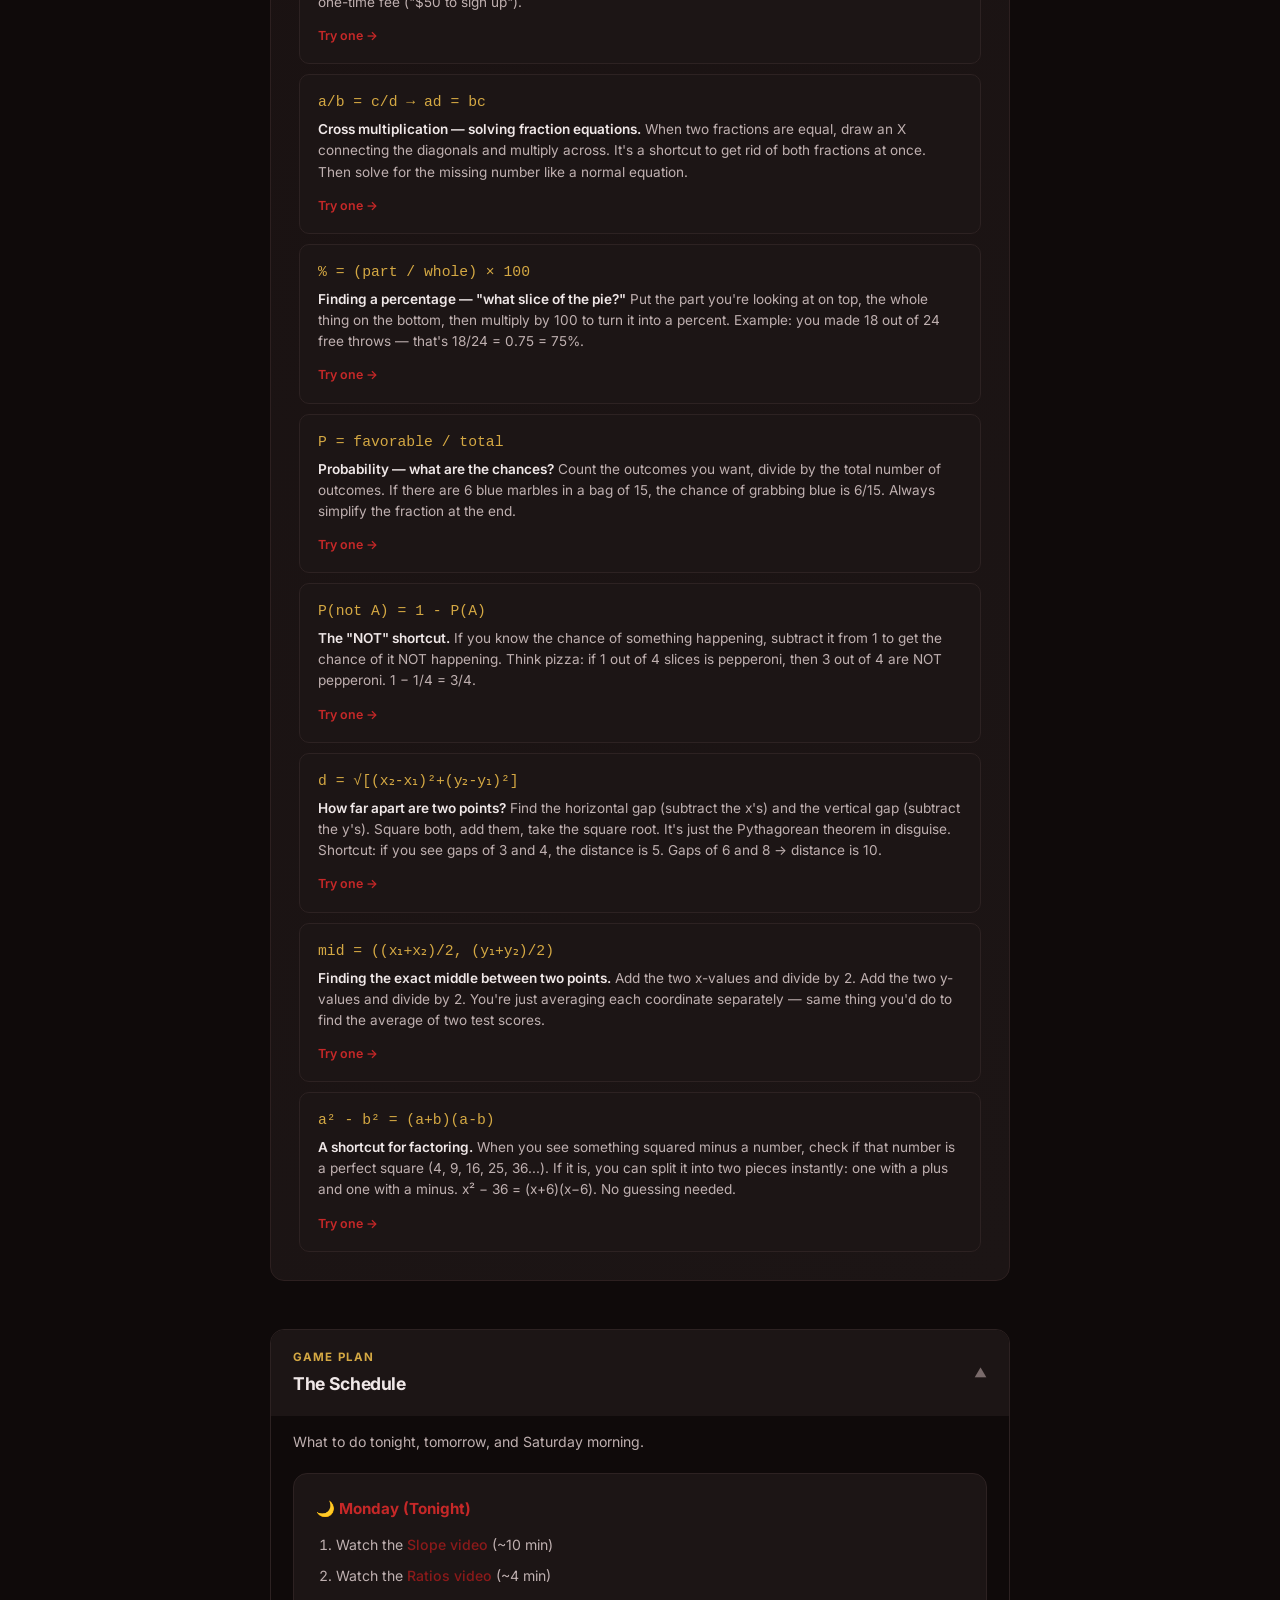
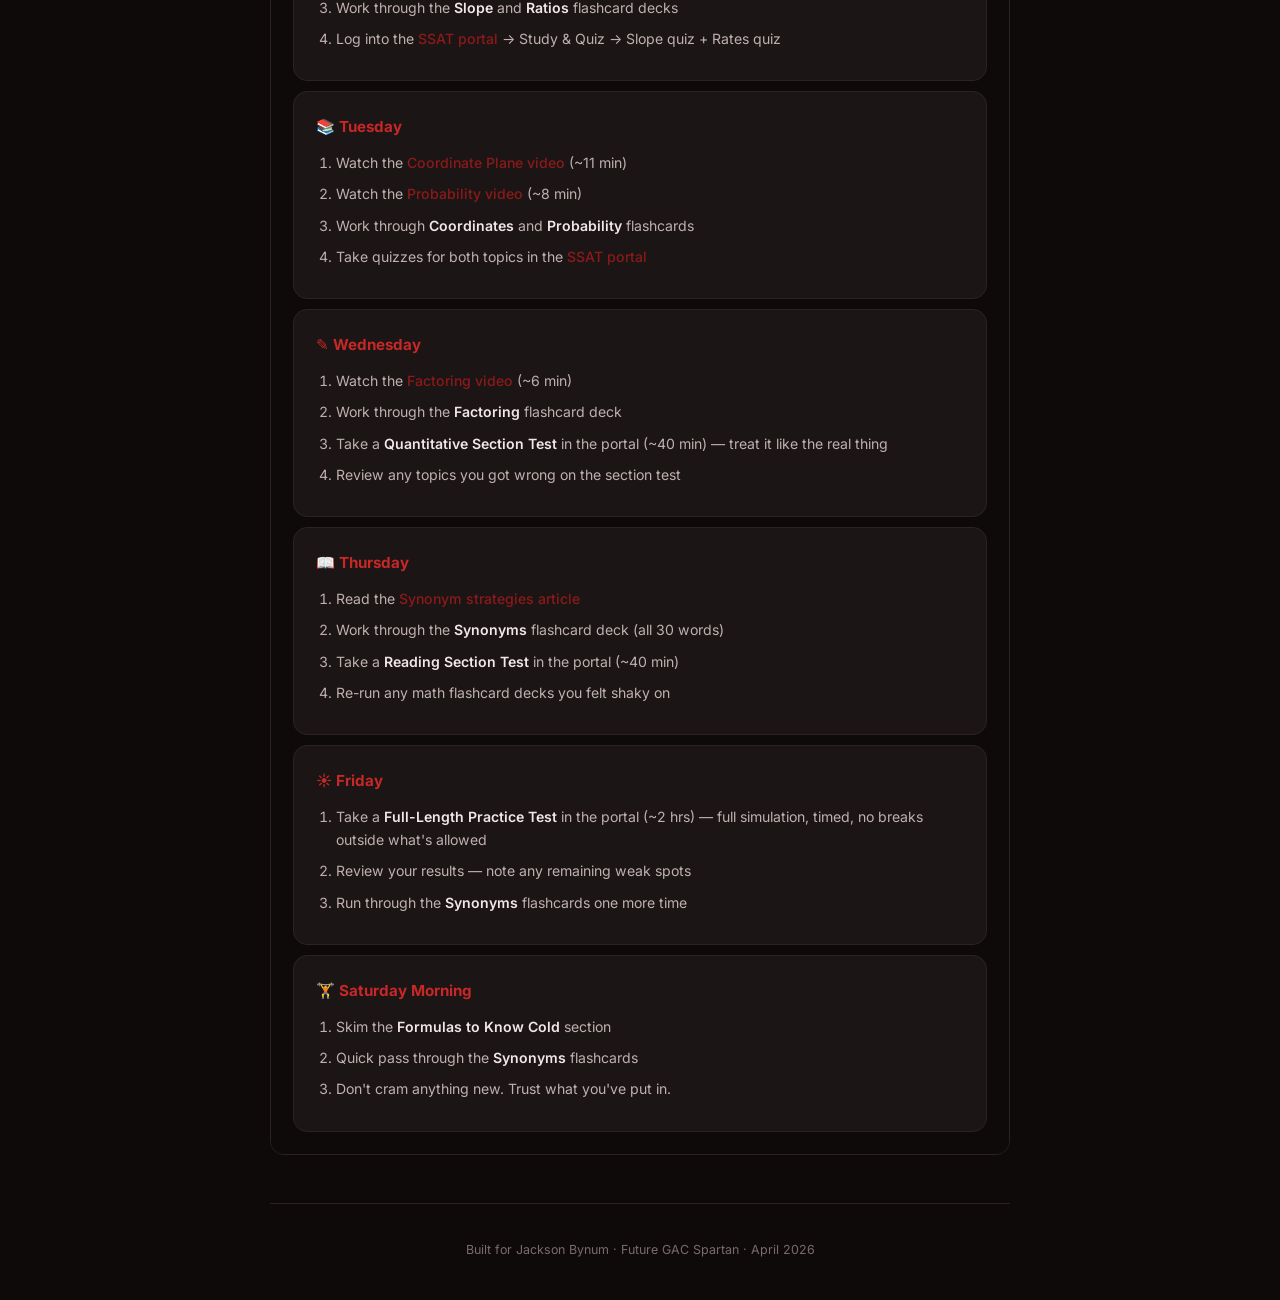
==== commit d31c3250: "Add SSAT practice test suite — 5 tests, 150 questions, 32 official topics - test-data.js + test-data" ====
--- a/index.html
+++ b/index.html
@@ -771,7 +771,7 @@
 </head>
 <body>
 
-<div class="mode-toggle"><span class="mode-btn active">SSAT</span><a class="mode-btn inactive" href="eoc.html">EOC</a></div>
+<div class="mode-toggle"><span class="mode-btn active">SSAT</span><a class="mode-btn inactive" href="eoc.html">EOC</a><a class="mode-btn inactive" href="tests.html">Tests</a></div>
 <button class="theme-toggle" id="theme-toggle" onclick="toggleTheme()" aria-label="Toggle light/dark mode">🌙</button>
 
 <header>
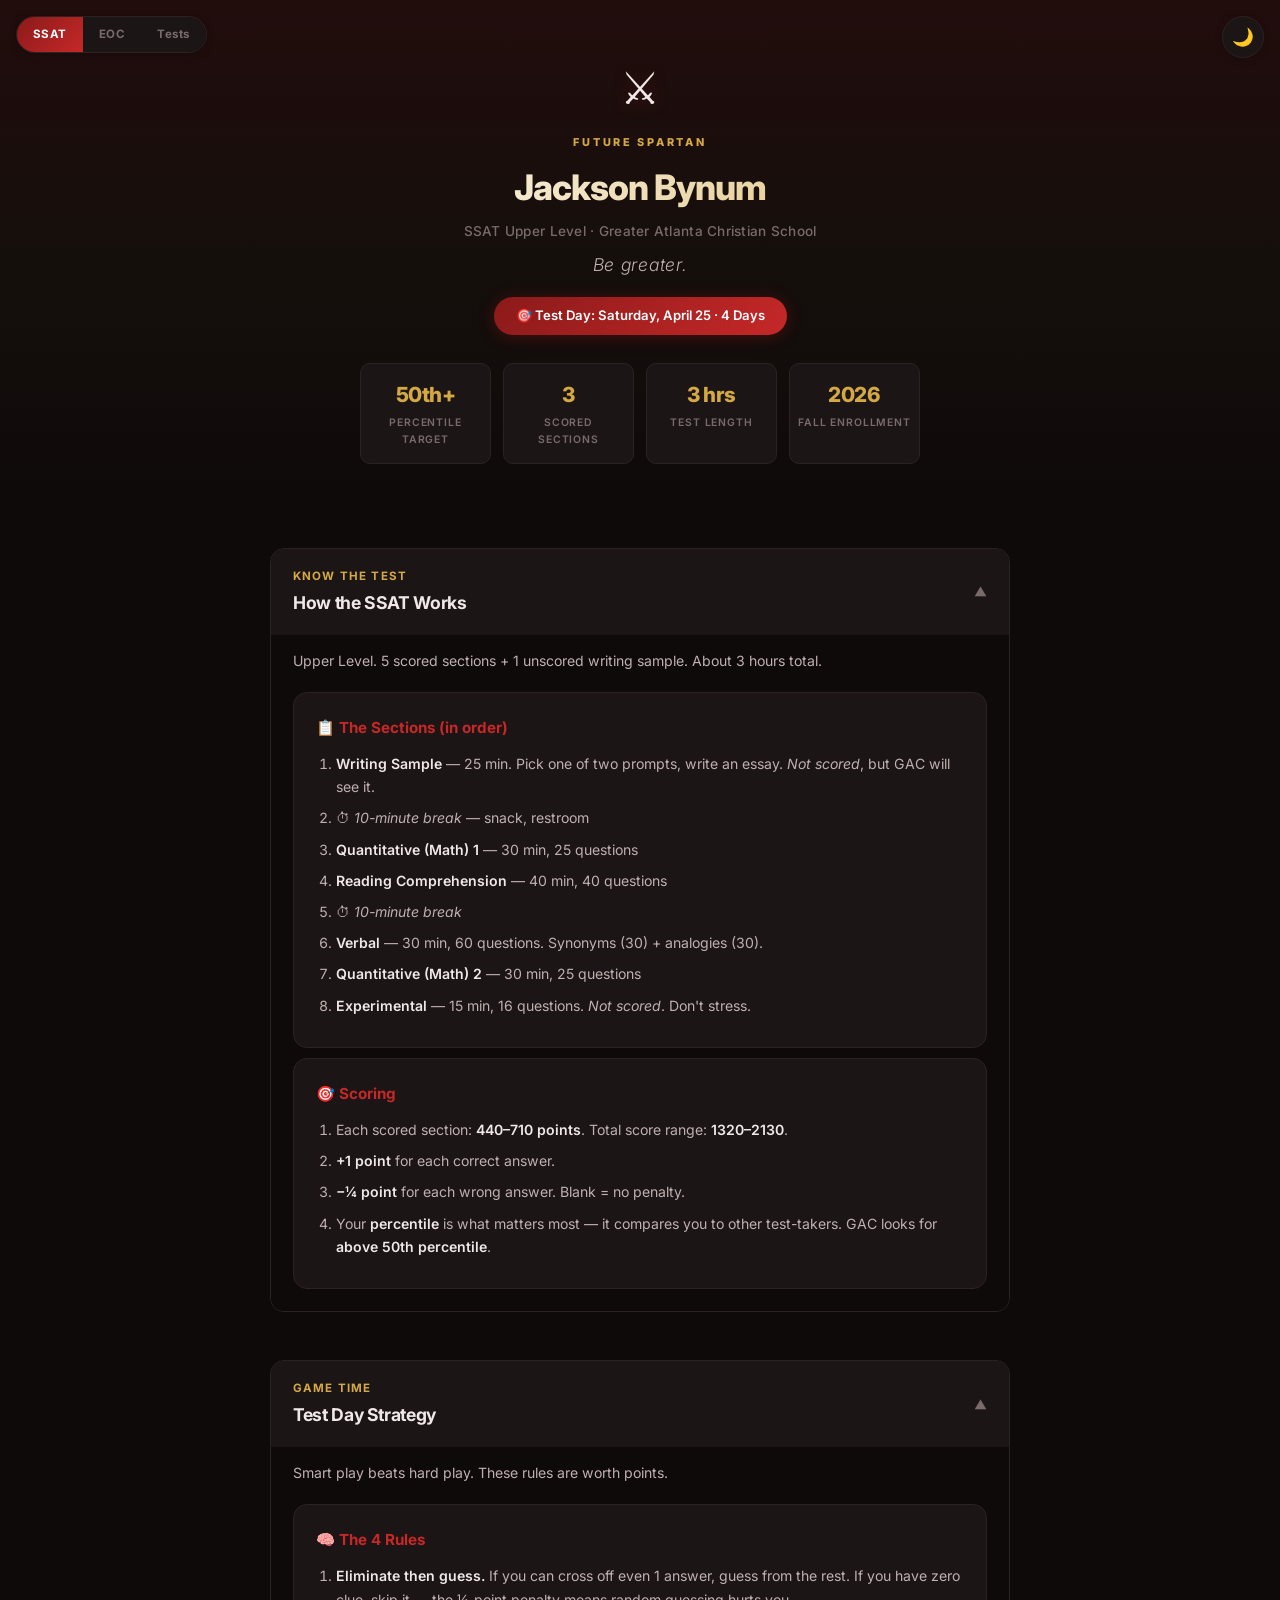
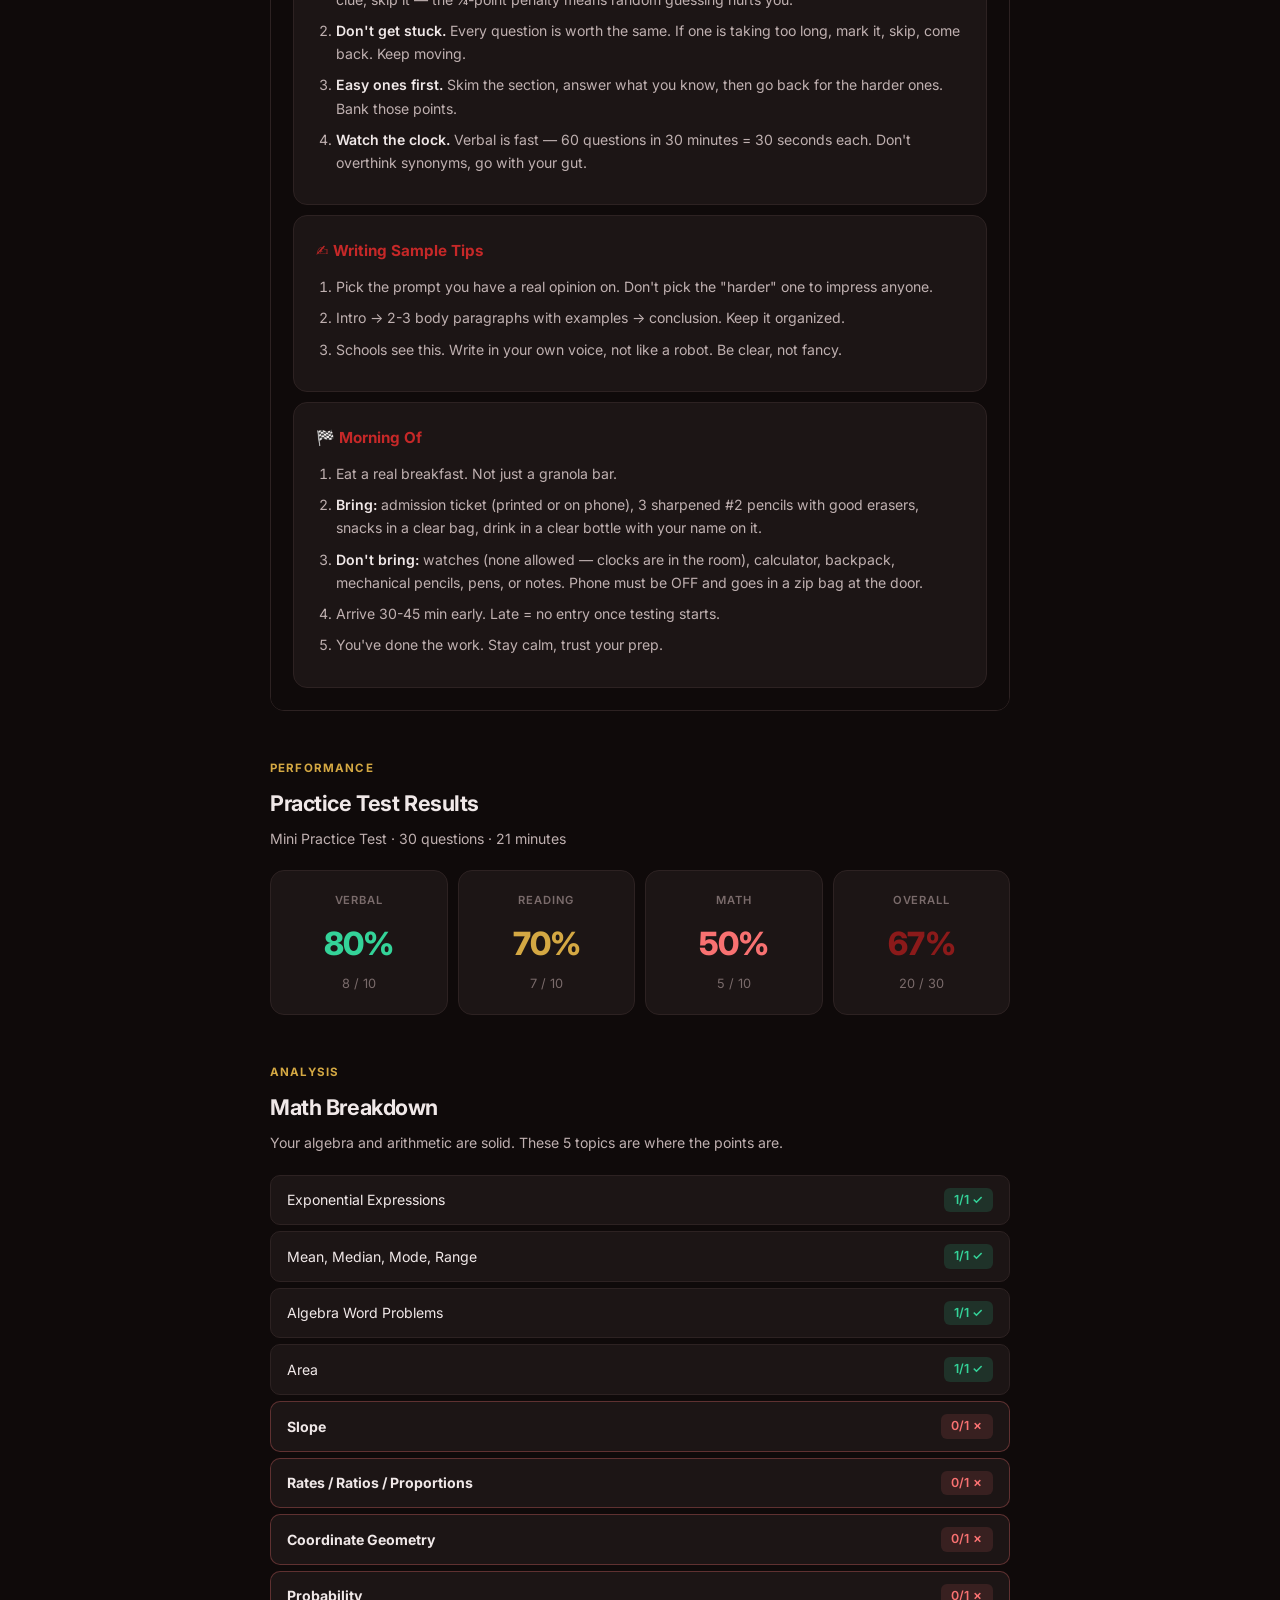
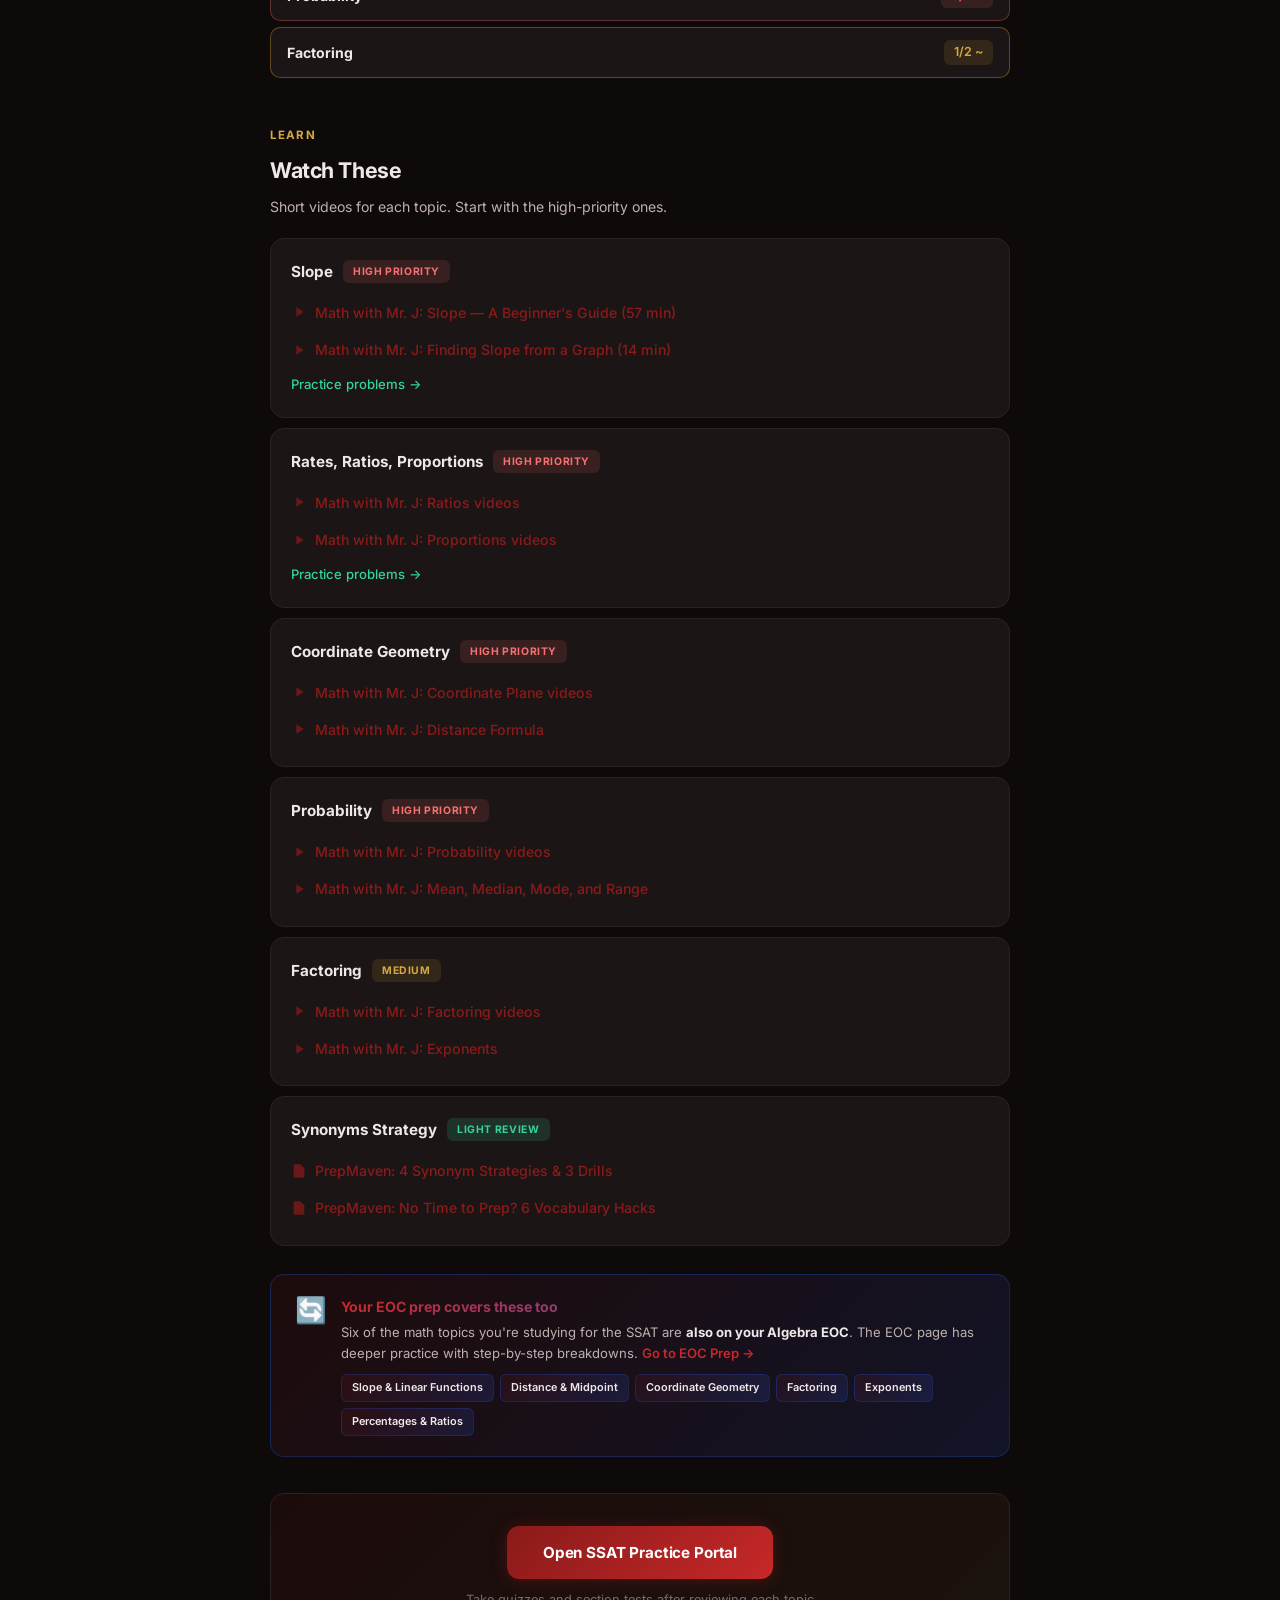
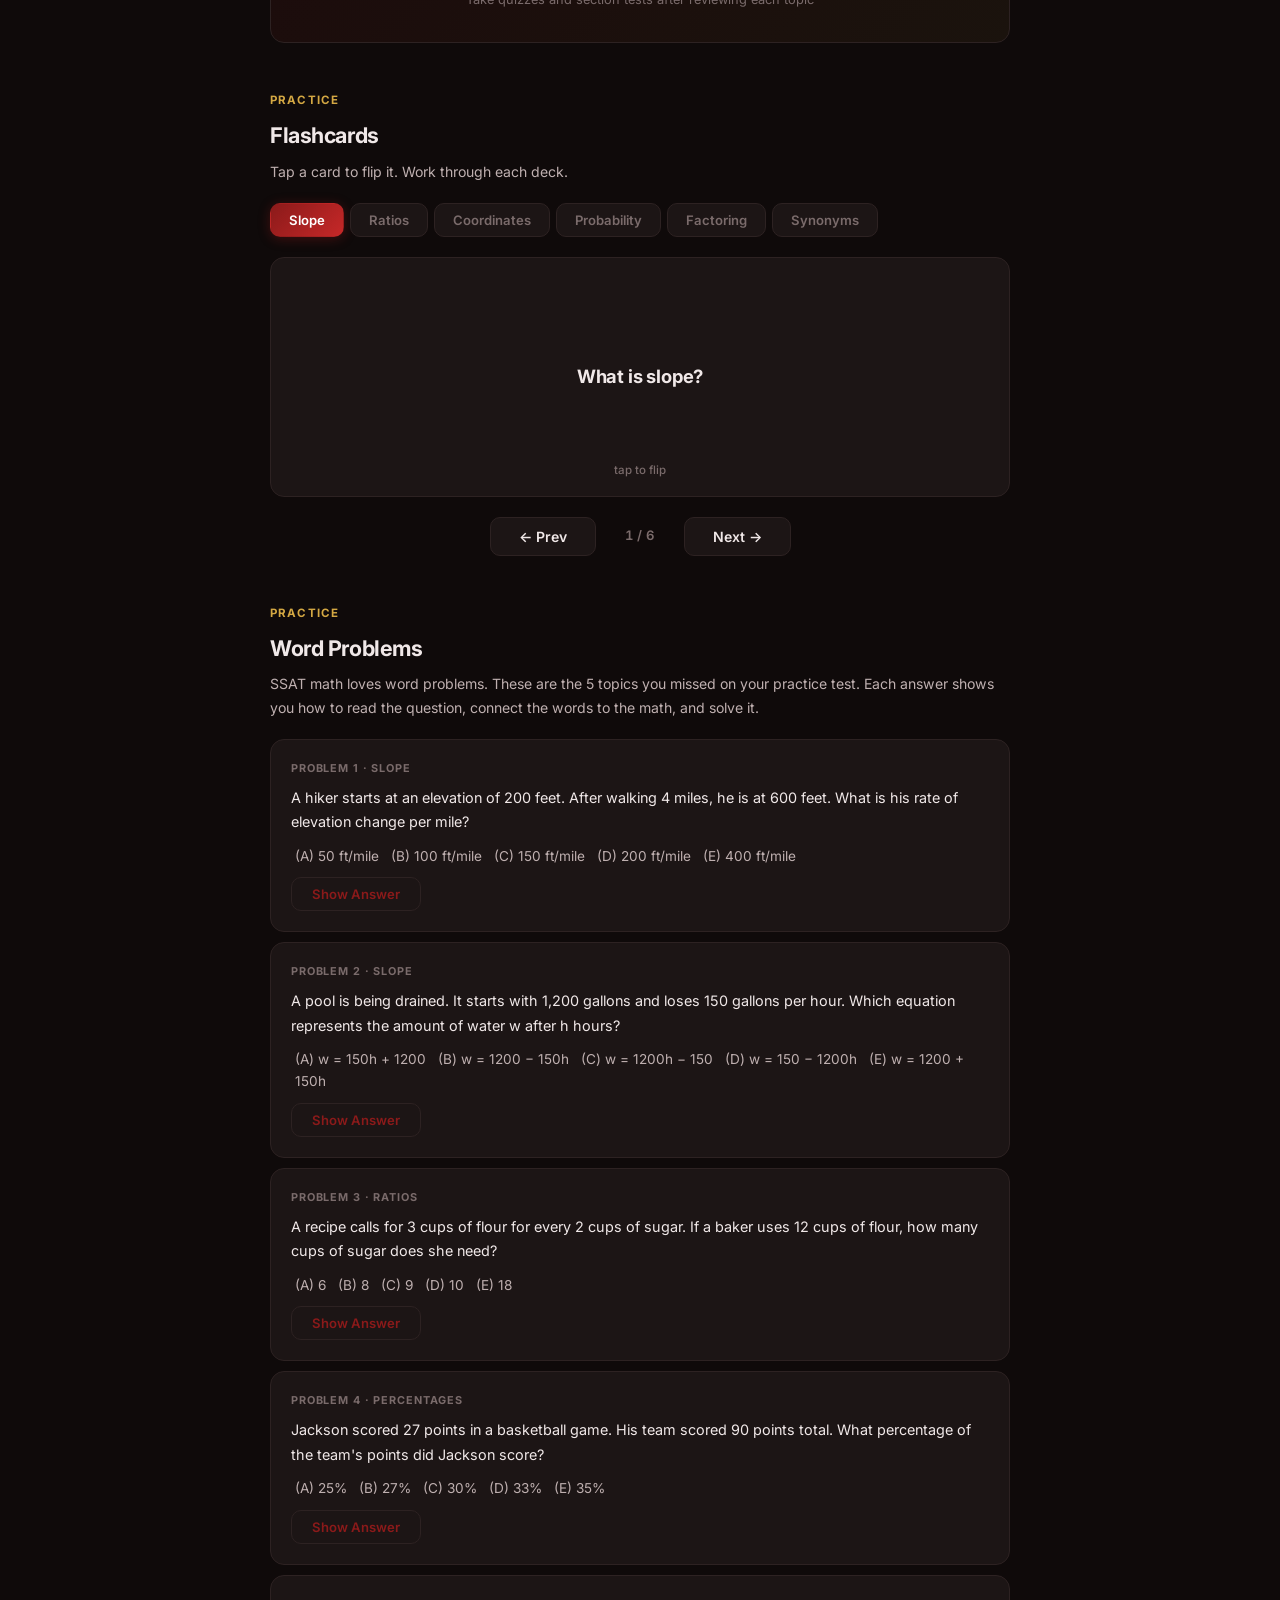
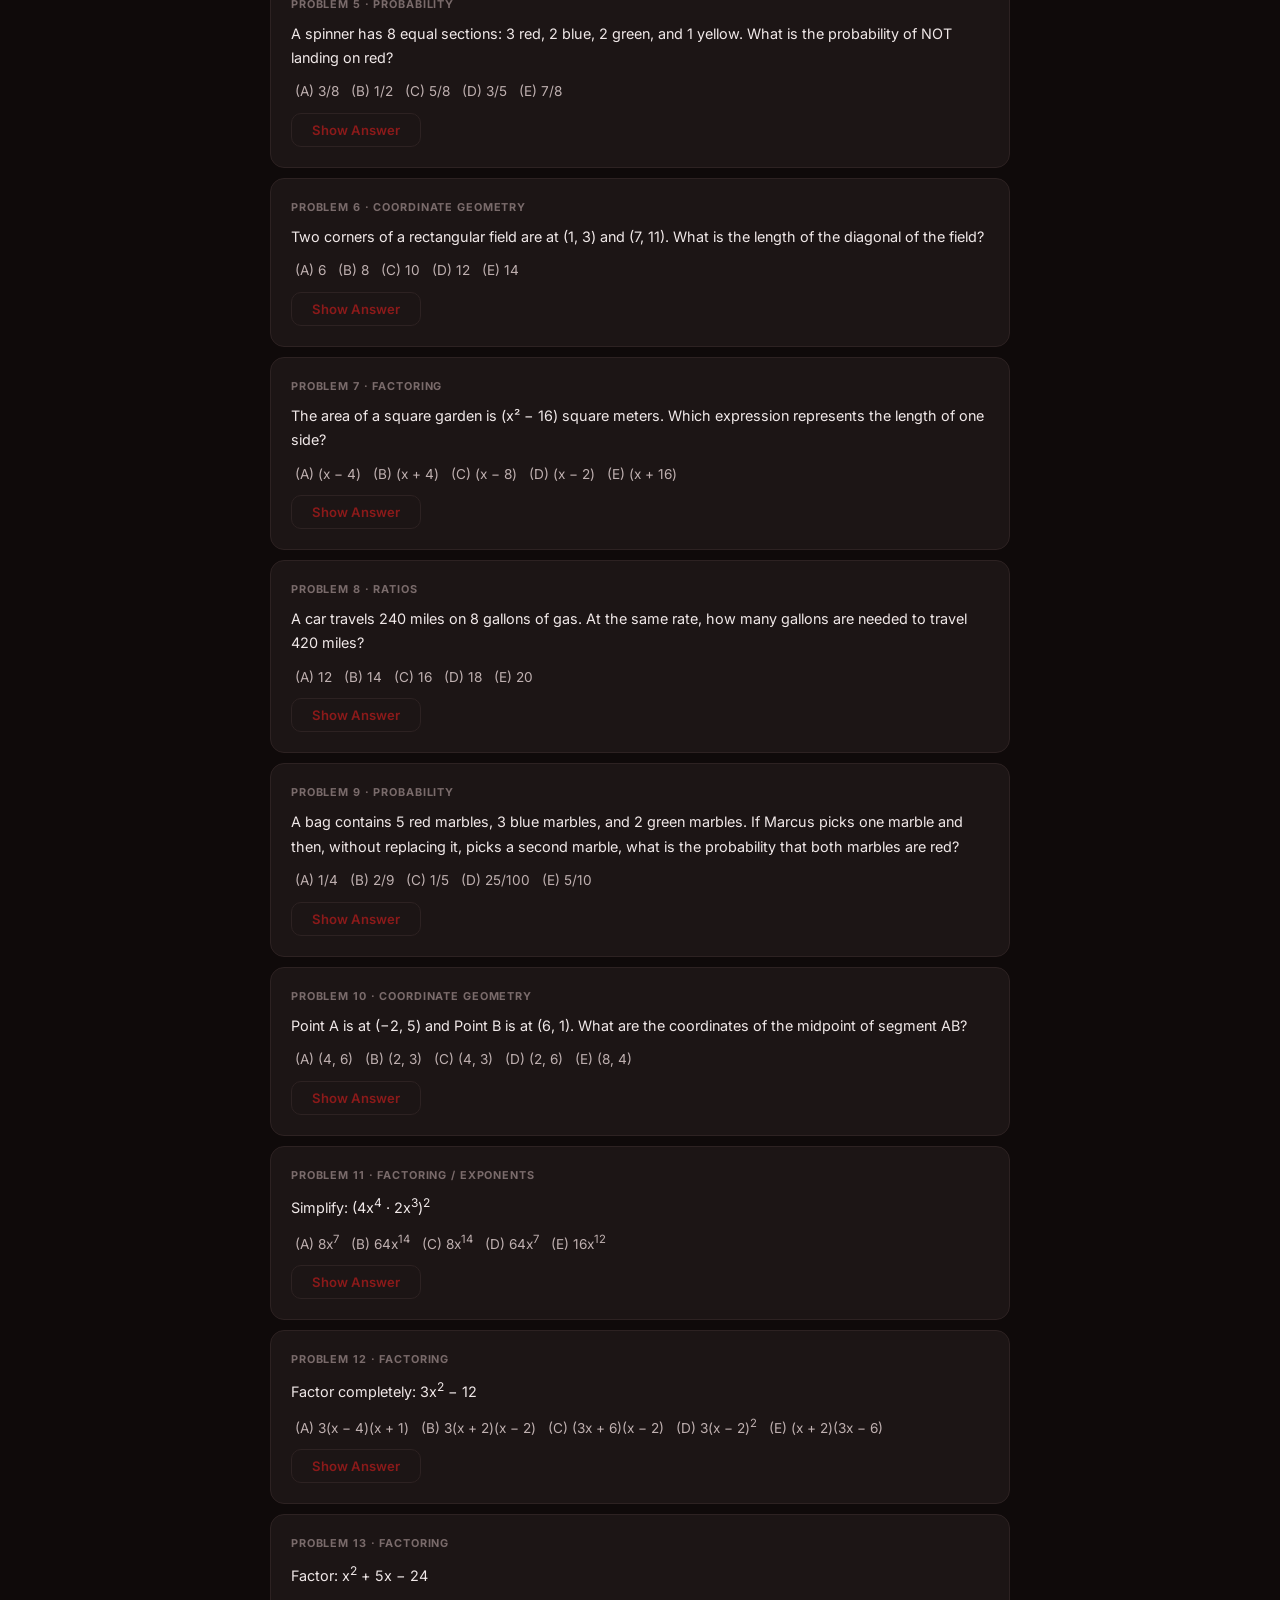
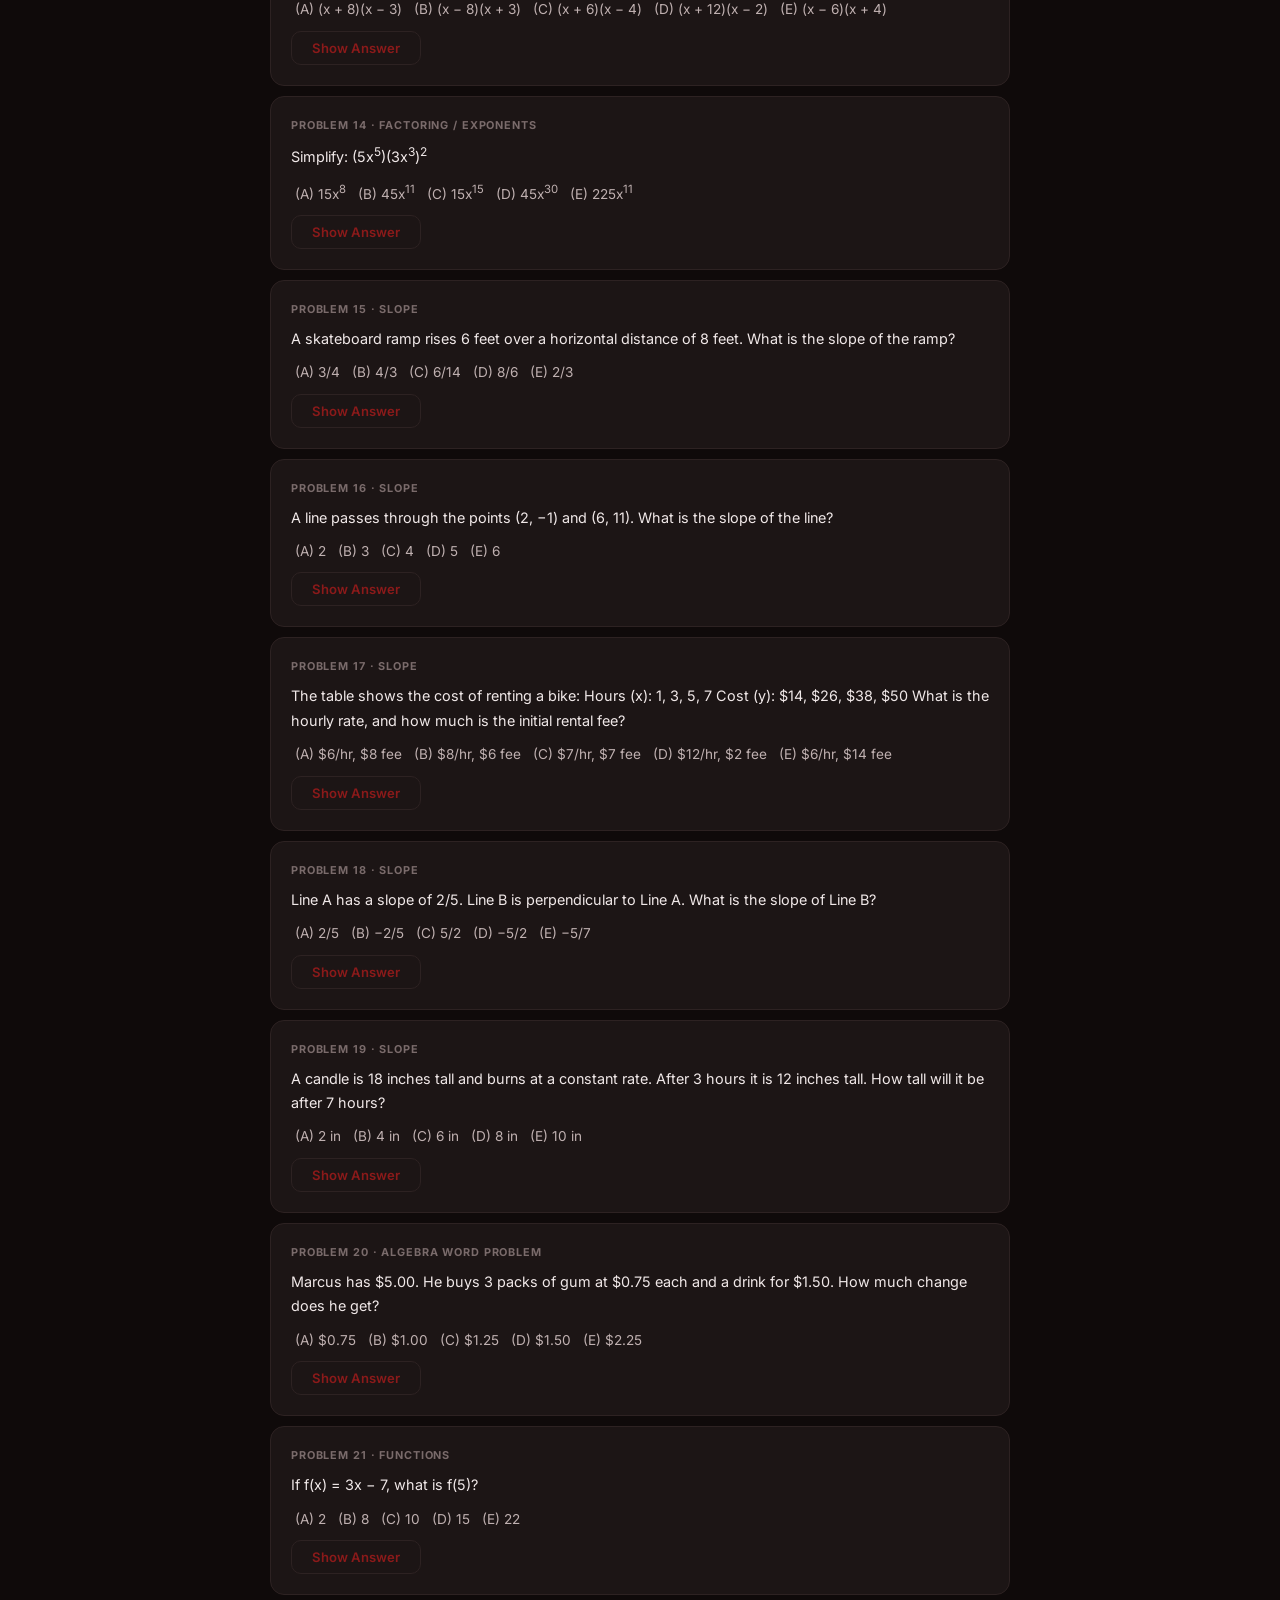
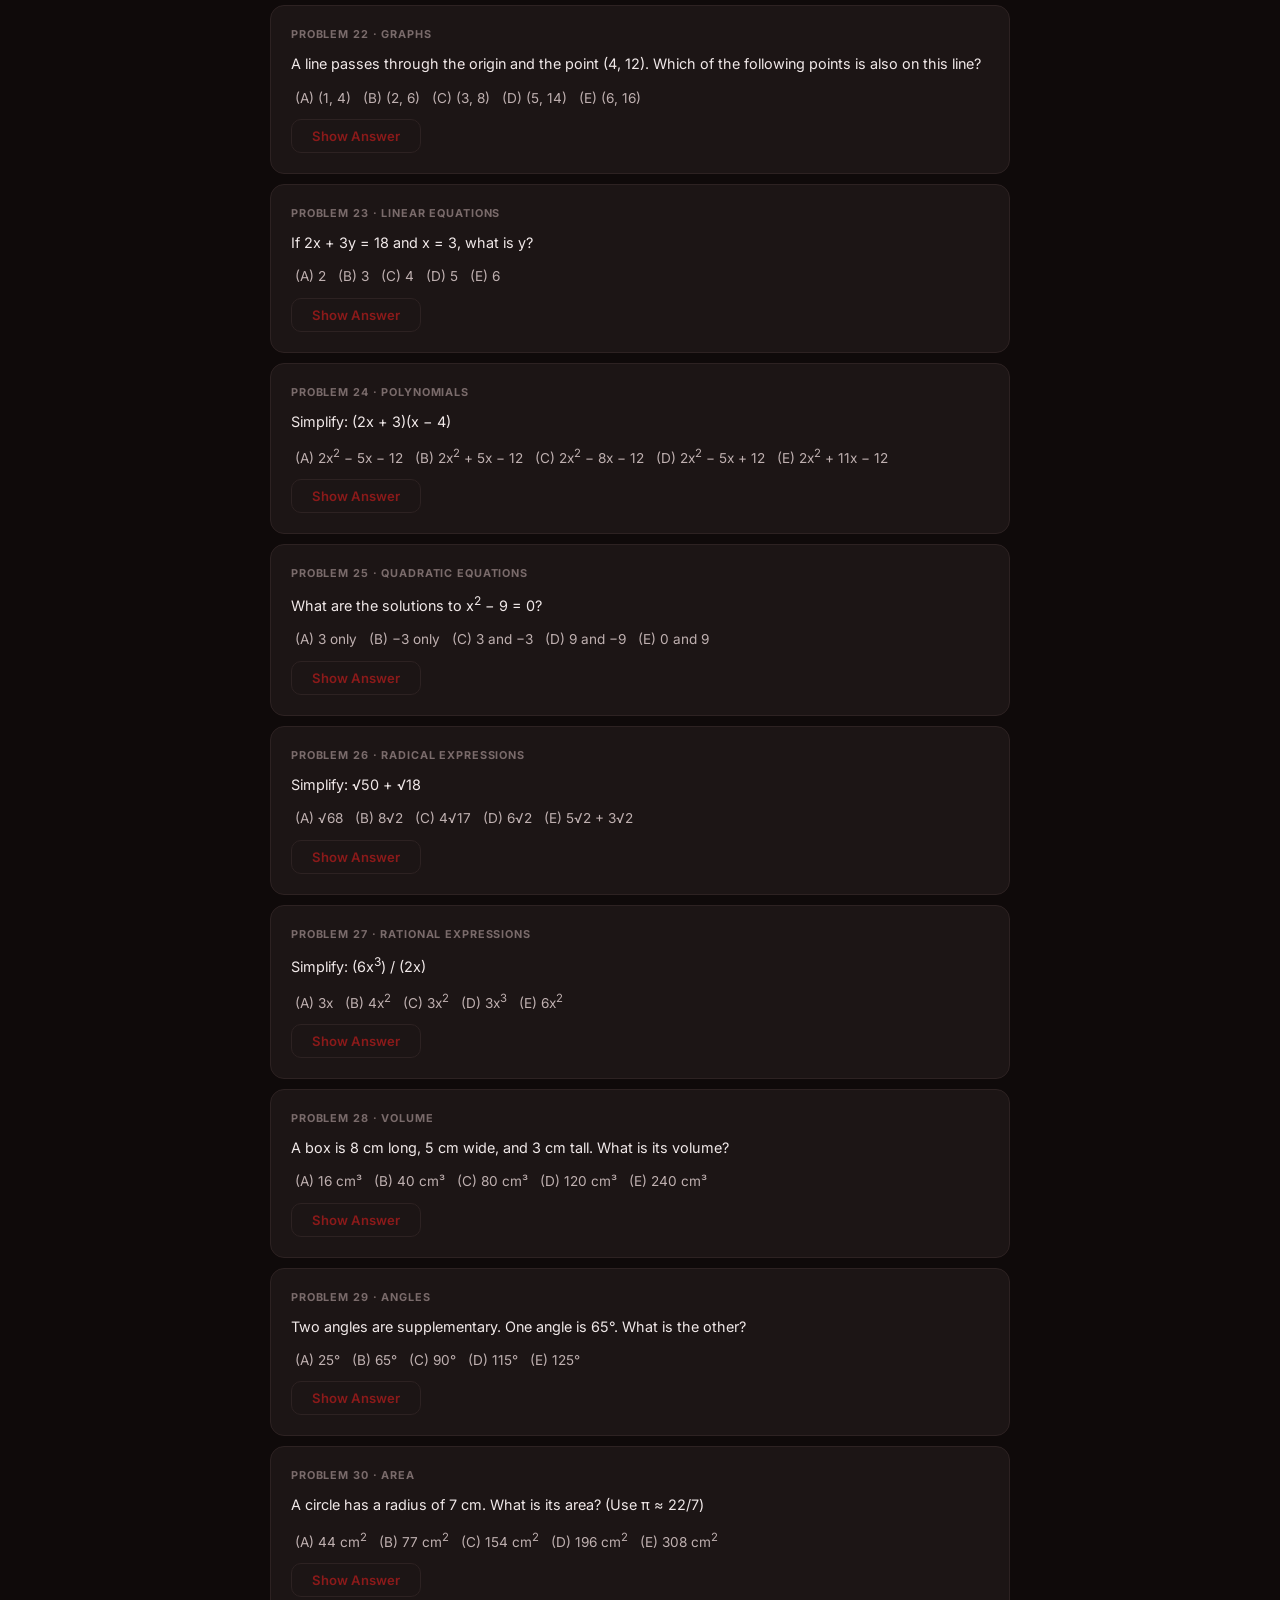
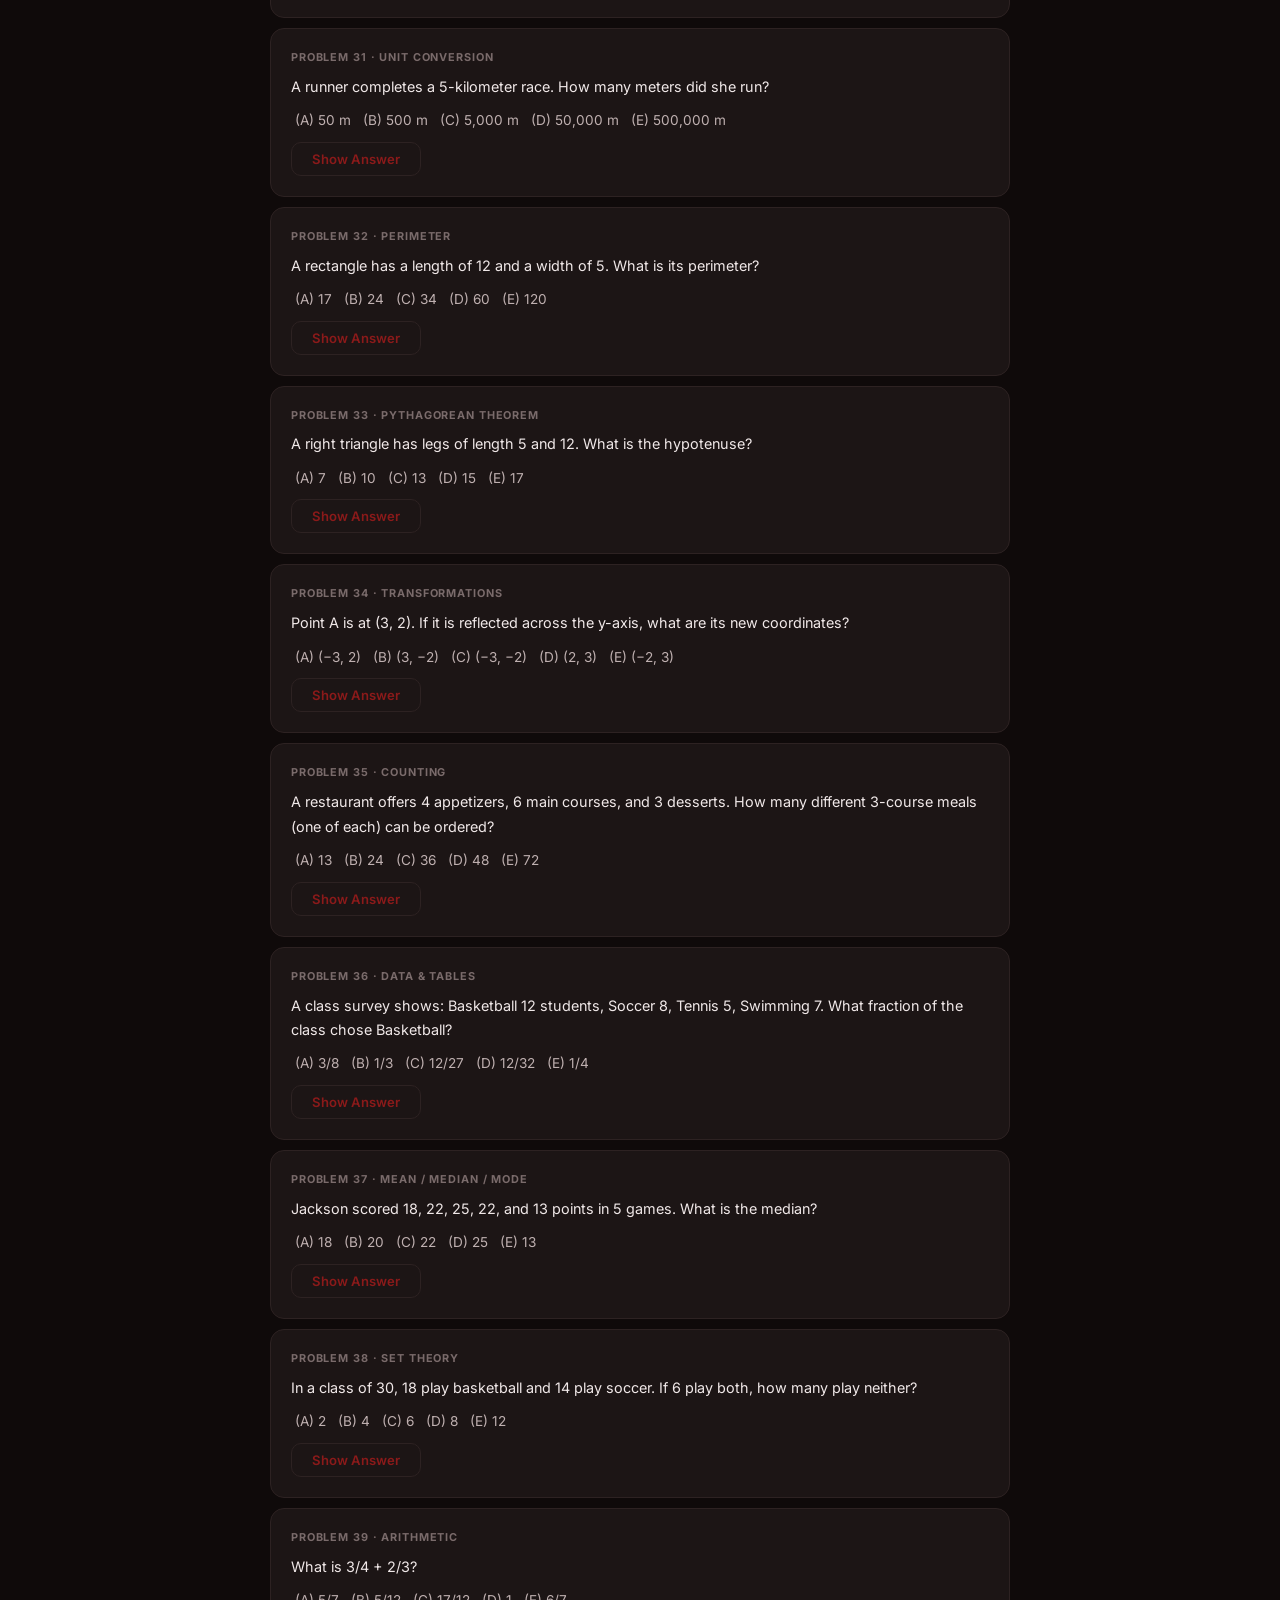
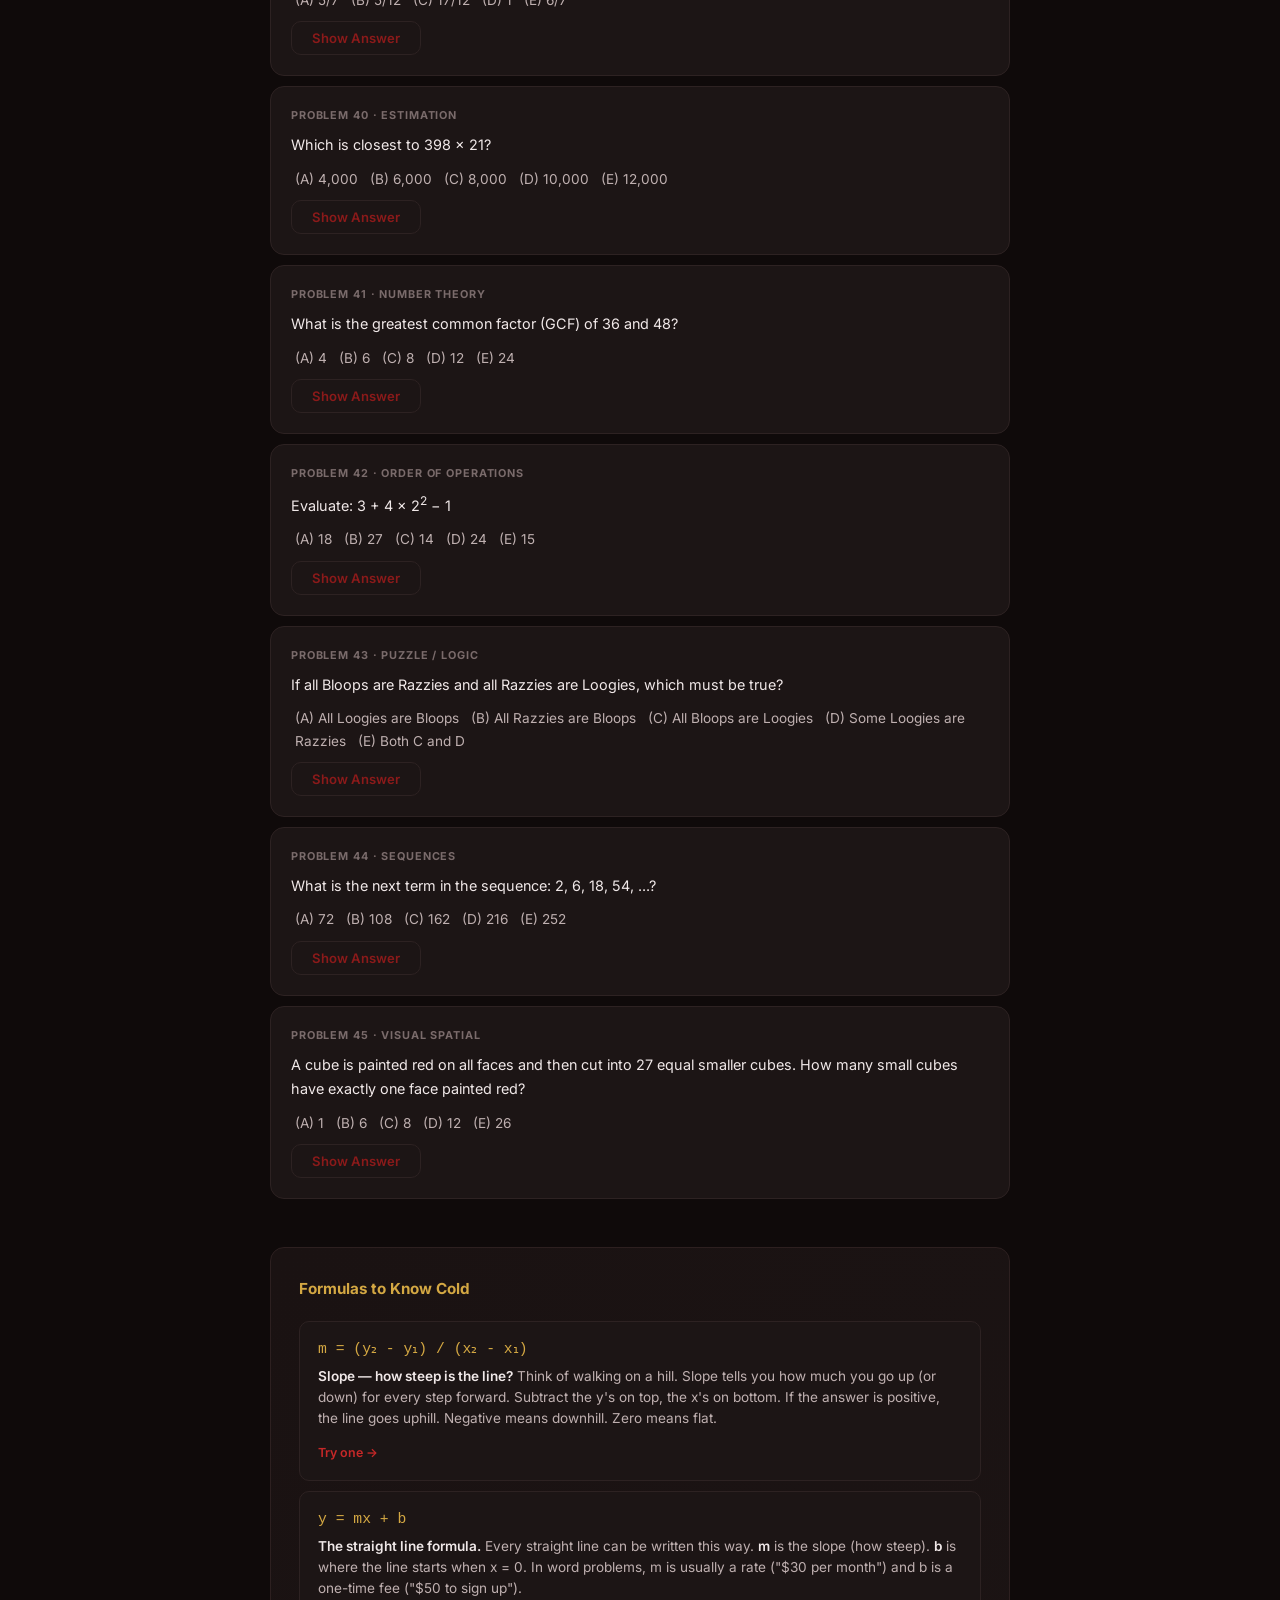
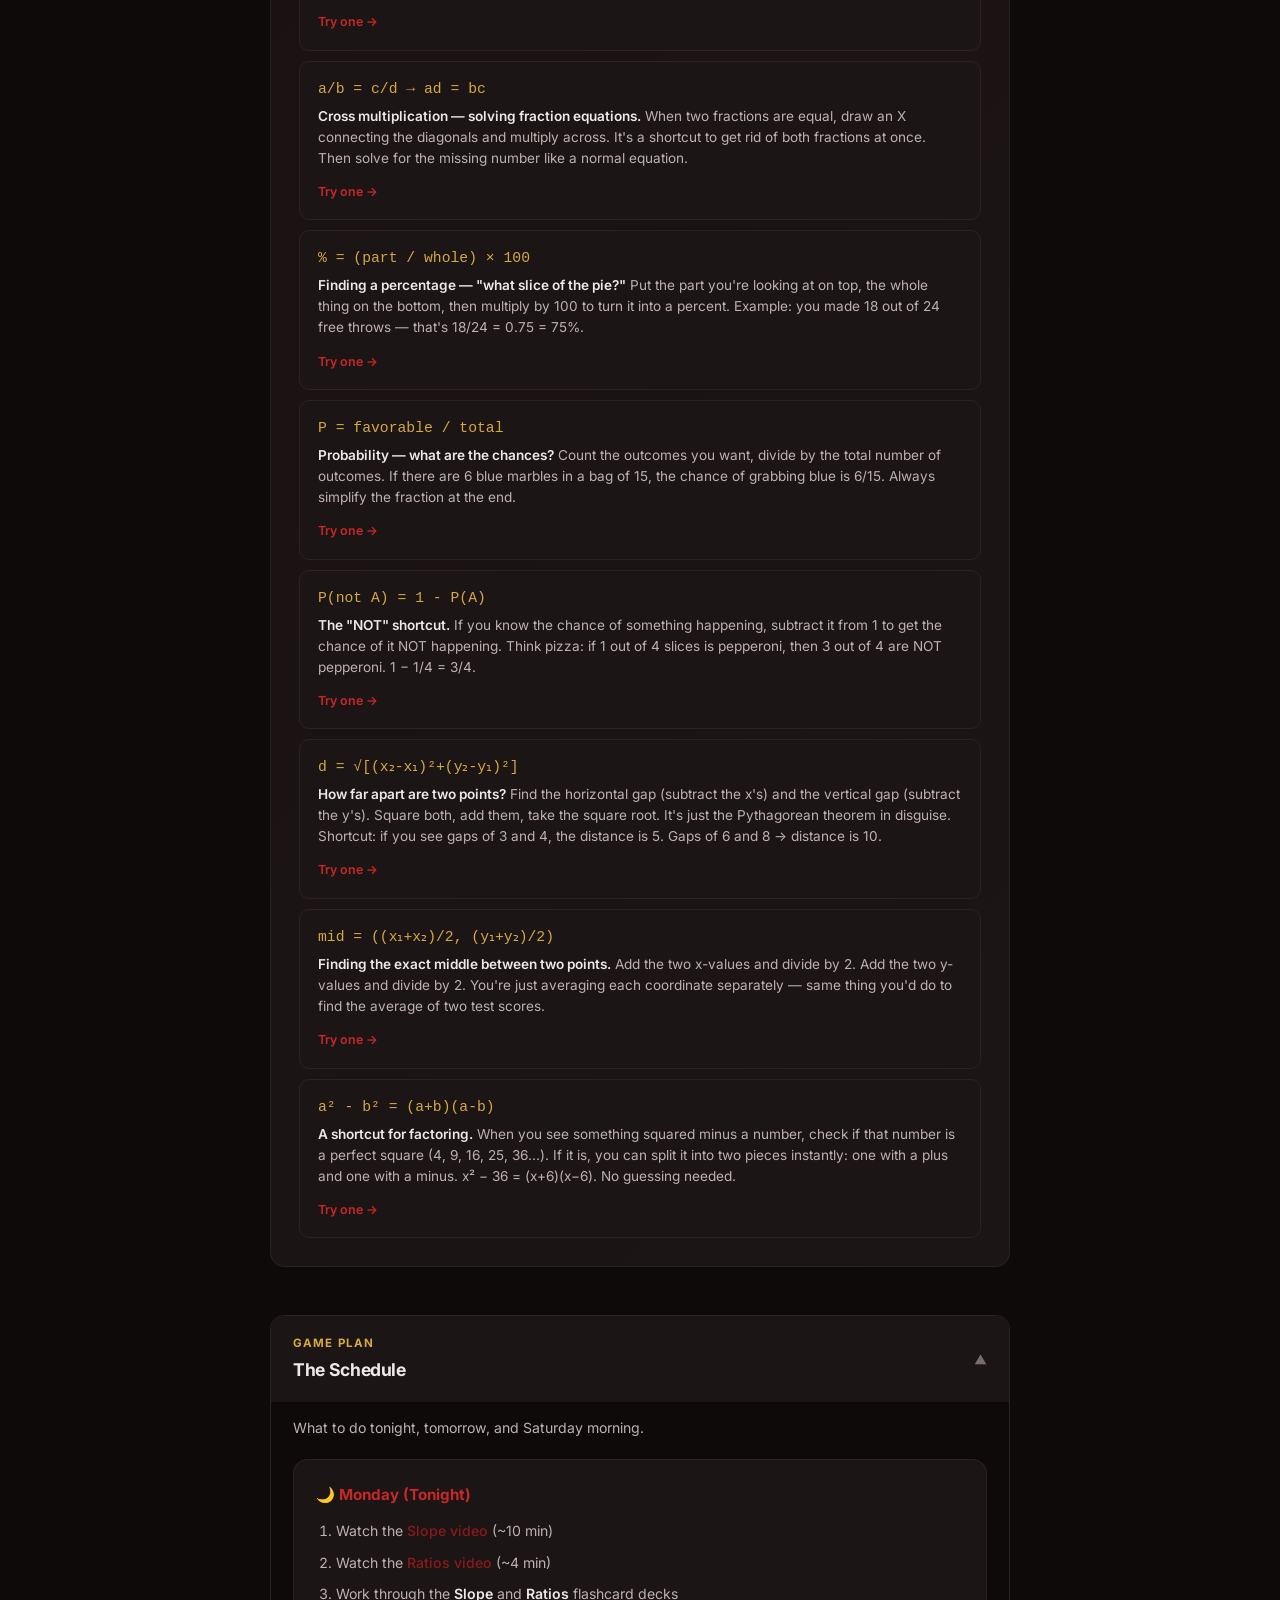
==== commit ff21142c: "Add 26 word problems to cover all 32 official SSAT topics on main page New problems: functions, grap" ====
--- a/index.html
+++ b/index.html
@@ -1402,6 +1402,391 @@
 In plain English: The candle loses 2 inches every hour. After 7 hours that's 14 inches burned off. 18 &minus; 14 = 4 inches left. "Burns at a constant rate" is the keyword that tells you it's linear &mdash; same amount lost each hour.
 
 <span class="wp-final">Answer: (B) 4 in</span></div>
+      </div>
+
+      <div class="wp-card">
+        <div class="wp-num">Problem 20 &middot; Algebra Word Problem</div>
+        <div class="wp-question">Marcus has $5.00. He buys 3 packs of gum at $0.75 each and a drink for $1.50. How much change does he get?</div>
+        <div class="wp-choices">(A) $0.75 &nbsp; (B) $1.00 &nbsp; (C) $1.25 &nbsp; (D) $1.50 &nbsp; (E) $2.25</div>
+        <button class="wp-reveal" onclick="toggleWP(this)">Show Answer</button>
+        <div class="wp-answer"><span class="wp-topic">Topic: Classic Problem Solving</span>
+<strong>Reading the question:</strong> Total spent = 3 &times; $0.75 + $1.50. Change = $5.00 &minus; total.
+
+3 &times; $0.75 = $2.25
+$2.25 + $1.50 = $3.75
+$5.00 &minus; $3.75 = $1.25
+
+<span class="wp-final">Answer: (C) $1.25</span></div>
+      </div>
+
+      <div class="wp-card">
+        <div class="wp-num">Problem 21 &middot; Functions</div>
+        <div class="wp-question">If f(x) = 3x &minus; 7, what is f(5)?</div>
+        <div class="wp-choices">(A) 2 &nbsp; (B) 8 &nbsp; (C) 10 &nbsp; (D) 15 &nbsp; (E) 22</div>
+        <button class="wp-reveal" onclick="toggleWP(this)">Show Answer</button>
+        <div class="wp-answer"><span class="wp-topic">Topic: Functions</span>
+<strong>Reading the question:</strong> f(5) means plug in 5 wherever you see x.
+
+f(5) = 3(5) &minus; 7 = 15 &minus; 7 = 8
+
+In plain English: "f(5)" is just shorthand for "replace x with 5 and calculate."
+
+<span class="wp-final">Answer: (B) 8</span></div>
+      </div>
+
+      <div class="wp-card">
+        <div class="wp-num">Problem 22 &middot; Graphs</div>
+        <div class="wp-question">A line passes through the origin and the point (4, 12). Which of the following points is also on this line?</div>
+        <div class="wp-choices">(A) (1, 4) &nbsp; (B) (2, 6) &nbsp; (C) (3, 8) &nbsp; (D) (5, 14) &nbsp; (E) (6, 16)</div>
+        <button class="wp-reveal" onclick="toggleWP(this)">Show Answer</button>
+        <div class="wp-answer"><span class="wp-topic">Topic: Graphs</span>
+<strong>Reading the question:</strong> "Through the origin" = (0, 0). Find the slope first, then check which point fits.
+
+Slope = (12 &minus; 0) / (4 &minus; 0) = 3. So y = 3x.
+Check (2, 6): 3 &times; 2 = 6 &check;
+
+<span class="wp-final">Answer: (B) (2, 6)</span></div>
+      </div>
+
+      <div class="wp-card">
+        <div class="wp-num">Problem 23 &middot; Linear Equations</div>
+        <div class="wp-question">If 2x + 3y = 18 and x = 3, what is y?</div>
+        <div class="wp-choices">(A) 2 &nbsp; (B) 3 &nbsp; (C) 4 &nbsp; (D) 5 &nbsp; (E) 6</div>
+        <button class="wp-reveal" onclick="toggleWP(this)">Show Answer</button>
+        <div class="wp-answer"><span class="wp-topic">Topic: Linear Equations / Systems</span>
+<strong>Reading the question:</strong> Plug in x = 3 and solve for y.
+
+2(3) + 3y = 18
+6 + 3y = 18
+3y = 12
+y = 4
+
+<span class="wp-final">Answer: (C) 4</span></div>
+      </div>
+
+      <div class="wp-card">
+        <div class="wp-num">Problem 24 &middot; Polynomials</div>
+        <div class="wp-question">Simplify: (2x + 3)(x &minus; 4)</div>
+        <div class="wp-choices">(A) 2x<sup>2</sup> &minus; 5x &minus; 12 &nbsp; (B) 2x<sup>2</sup> + 5x &minus; 12 &nbsp; (C) 2x<sup>2</sup> &minus; 8x &minus; 12 &nbsp; (D) 2x<sup>2</sup> &minus; 5x + 12 &nbsp; (E) 2x<sup>2</sup> + 11x &minus; 12</div>
+        <button class="wp-reveal" onclick="toggleWP(this)">Show Answer</button>
+        <div class="wp-answer"><span class="wp-topic">Topic: Polynomial Expressions (FOIL)</span>
+<strong>FOIL:</strong>
+First: 2x &times; x = 2x<sup>2</sup>
+Outer: 2x &times; (&minus;4) = &minus;8x
+Inner: 3 &times; x = 3x
+Last: 3 &times; (&minus;4) = &minus;12
+
+Combine: 2x<sup>2</sup> &minus; 8x + 3x &minus; 12 = 2x<sup>2</sup> &minus; 5x &minus; 12
+
+<span class="wp-final">Answer: (A) 2x<sup>2</sup> &minus; 5x &minus; 12</span></div>
+      </div>
+
+      <div class="wp-card">
+        <div class="wp-num">Problem 25 &middot; Quadratic Equations</div>
+        <div class="wp-question">What are the solutions to x<sup>2</sup> &minus; 9 = 0?</div>
+        <div class="wp-choices">(A) 3 only &nbsp; (B) &minus;3 only &nbsp; (C) 3 and &minus;3 &nbsp; (D) 9 and &minus;9 &nbsp; (E) 0 and 9</div>
+        <button class="wp-reveal" onclick="toggleWP(this)">Show Answer</button>
+        <div class="wp-answer"><span class="wp-topic">Topic: Quadratic Equations</span>
+x<sup>2</sup> &minus; 9 = 0
+x<sup>2</sup> = 9
+x = &plusmn;3
+
+Or factor as difference of squares: (x + 3)(x &minus; 3) = 0, so x = 3 or x = &minus;3.
+
+<span class="wp-final">Answer: (C) 3 and &minus;3</span></div>
+      </div>
+
+      <div class="wp-card">
+        <div class="wp-num">Problem 26 &middot; Radical Expressions</div>
+        <div class="wp-question">Simplify: &radic;50 + &radic;18</div>
+        <div class="wp-choices">(A) &radic;68 &nbsp; (B) 8&radic;2 &nbsp; (C) 4&radic;17 &nbsp; (D) 6&radic;2 &nbsp; (E) 5&radic;2 + 3&radic;2</div>
+        <button class="wp-reveal" onclick="toggleWP(this)">Show Answer</button>
+        <div class="wp-answer"><span class="wp-topic">Topic: Radical Expressions</span>
+Simplify each first:
+&radic;50 = &radic;(25 &times; 2) = 5&radic;2
+&radic;18 = &radic;(9 &times; 2) = 3&radic;2
+
+Now add (same radical): 5&radic;2 + 3&radic;2 = 8&radic;2
+
+Trap: (A) is wrong because you can't add numbers under the radical sign.
+
+<span class="wp-final">Answer: (B) 8&radic;2</span></div>
+      </div>
+
+      <div class="wp-card">
+        <div class="wp-num">Problem 27 &middot; Rational Expressions</div>
+        <div class="wp-question">Simplify: (6x<sup>3</sup>) / (2x)</div>
+        <div class="wp-choices">(A) 3x &nbsp; (B) 4x<sup>2</sup> &nbsp; (C) 3x<sup>2</sup> &nbsp; (D) 3x<sup>3</sup> &nbsp; (E) 6x<sup>2</sup></div>
+        <button class="wp-reveal" onclick="toggleWP(this)">Show Answer</button>
+        <div class="wp-answer"><span class="wp-topic">Topic: Rational Expressions</span>
+Divide the coefficients: 6 &divide; 2 = 3
+Subtract the exponents: x<sup>3</sup> &divide; x<sup>1</sup> = x<sup>2</sup>
+
+Result: 3x<sup>2</sup>
+
+<span class="wp-final">Answer: (C) 3x<sup>2</sup></span></div>
+      </div>
+
+      <div class="wp-card">
+        <div class="wp-num">Problem 28 &middot; Volume</div>
+        <div class="wp-question">A box is 8 cm long, 5 cm wide, and 3 cm tall. What is its volume?</div>
+        <div class="wp-choices">(A) 16 cm&sup3; &nbsp; (B) 40 cm&sup3; &nbsp; (C) 80 cm&sup3; &nbsp; (D) 120 cm&sup3; &nbsp; (E) 240 cm&sup3;</div>
+        <button class="wp-reveal" onclick="toggleWP(this)">Show Answer</button>
+        <div class="wp-answer"><span class="wp-topic">Topic: 3D &mdash; Volume / Surface Area</span>
+Volume = length &times; width &times; height
+V = 8 &times; 5 &times; 3 = 120 cm&sup3;
+
+<span class="wp-final">Answer: (D) 120 cm&sup3;</span></div>
+      </div>
+
+      <div class="wp-card">
+        <div class="wp-num">Problem 29 &middot; Angles</div>
+        <div class="wp-question">Two angles are supplementary. One angle is 65&deg;. What is the other?</div>
+        <div class="wp-choices">(A) 25&deg; &nbsp; (B) 65&deg; &nbsp; (C) 90&deg; &nbsp; (D) 115&deg; &nbsp; (E) 125&deg;</div>
+        <button class="wp-reveal" onclick="toggleWP(this)">Show Answer</button>
+        <div class="wp-answer"><span class="wp-topic">Topic: Angles</span>
+Supplementary angles add up to 180&deg;.
+180 &minus; 65 = 115&deg;
+
+Complementary = 90&deg;. Supplementary = 180&deg;. Don't mix them up.
+
+<span class="wp-final">Answer: (D) 115&deg;</span></div>
+      </div>
+
+      <div class="wp-card">
+        <div class="wp-num">Problem 30 &middot; Area</div>
+        <div class="wp-question">A circle has a radius of 7 cm. What is its area? (Use &pi; &asymp; 22/7)</div>
+        <div class="wp-choices">(A) 44 cm<sup>2</sup> &nbsp; (B) 77 cm<sup>2</sup> &nbsp; (C) 154 cm<sup>2</sup> &nbsp; (D) 196 cm<sup>2</sup> &nbsp; (E) 308 cm<sup>2</sup></div>
+        <button class="wp-reveal" onclick="toggleWP(this)">Show Answer</button>
+        <div class="wp-answer"><span class="wp-topic">Topic: Area</span>
+Area = &pi;r<sup>2</sup> = (22/7) &times; 7<sup>2</sup> = (22/7) &times; 49 = 22 &times; 7 = 154 cm<sup>2</sup>
+
+When they give you &pi; = 22/7, use it &mdash; the 7's cancel out nicely.
+
+<span class="wp-final">Answer: (C) 154 cm<sup>2</sup></span></div>
+      </div>
+
+      <div class="wp-card">
+        <div class="wp-num">Problem 31 &middot; Unit Conversion</div>
+        <div class="wp-question">A runner completes a 5-kilometer race. How many meters did she run?</div>
+        <div class="wp-choices">(A) 50 m &nbsp; (B) 500 m &nbsp; (C) 5,000 m &nbsp; (D) 50,000 m &nbsp; (E) 500,000 m</div>
+        <button class="wp-reveal" onclick="toggleWP(this)">Show Answer</button>
+        <div class="wp-answer"><span class="wp-topic">Topic: Converting Units / Dimensional Analysis</span>
+1 kilometer = 1,000 meters
+5 km &times; 1,000 = 5,000 meters
+
+<span class="wp-final">Answer: (C) 5,000 m</span></div>
+      </div>
+
+      <div class="wp-card">
+        <div class="wp-num">Problem 32 &middot; Perimeter</div>
+        <div class="wp-question">A rectangle has a length of 12 and a width of 5. What is its perimeter?</div>
+        <div class="wp-choices">(A) 17 &nbsp; (B) 24 &nbsp; (C) 34 &nbsp; (D) 60 &nbsp; (E) 120</div>
+        <button class="wp-reveal" onclick="toggleWP(this)">Show Answer</button>
+        <div class="wp-answer"><span class="wp-topic">Topic: Length / Perimeter / Circumference</span>
+Perimeter = 2(length + width) = 2(12 + 5) = 2(17) = 34
+
+Trap: (A) is just length + width without doubling. (D) is the area.
+
+<span class="wp-final">Answer: (C) 34</span></div>
+      </div>
+
+      <div class="wp-card">
+        <div class="wp-num">Problem 33 &middot; Pythagorean Theorem</div>
+        <div class="wp-question">A right triangle has legs of length 5 and 12. What is the hypotenuse?</div>
+        <div class="wp-choices">(A) 7 &nbsp; (B) 10 &nbsp; (C) 13 &nbsp; (D) 15 &nbsp; (E) 17</div>
+        <button class="wp-reveal" onclick="toggleWP(this)">Show Answer</button>
+        <div class="wp-answer"><span class="wp-topic">Topic: Pythagorean Theorem</span>
+a<sup>2</sup> + b<sup>2</sup> = c<sup>2</sup>
+5<sup>2</sup> + 12<sup>2</sup> = 25 + 144 = 169
+c = &radic;169 = 13
+
+Shortcut: 5-12-13 is a Pythagorean triple. Memorize it alongside 3-4-5 and 8-15-17.
+
+<span class="wp-final">Answer: (C) 13</span></div>
+      </div>
+
+      <div class="wp-card">
+        <div class="wp-num">Problem 34 &middot; Transformations</div>
+        <div class="wp-question">Point A is at (3, 2). If it is reflected across the y-axis, what are its new coordinates?</div>
+        <div class="wp-choices">(A) (&minus;3, 2) &nbsp; (B) (3, &minus;2) &nbsp; (C) (&minus;3, &minus;2) &nbsp; (D) (2, 3) &nbsp; (E) (&minus;2, 3)</div>
+        <button class="wp-reveal" onclick="toggleWP(this)">Show Answer</button>
+        <div class="wp-answer"><span class="wp-topic">Topic: Transformations</span>
+Reflecting across the y-axis flips the x-coordinate's sign. The y stays the same.
+(3, 2) &rarr; (&minus;3, 2)
+
+Rules:
+&bull; Reflect over y-axis: (x, y) &rarr; (&minus;x, y)
+&bull; Reflect over x-axis: (x, y) &rarr; (x, &minus;y)
+
+<span class="wp-final">Answer: (A) (&minus;3, 2)</span></div>
+      </div>
+
+      <div class="wp-card">
+        <div class="wp-num">Problem 35 &middot; Counting</div>
+        <div class="wp-question">A restaurant offers 4 appetizers, 6 main courses, and 3 desserts. How many different 3-course meals (one of each) can be ordered?</div>
+        <div class="wp-choices">(A) 13 &nbsp; (B) 24 &nbsp; (C) 36 &nbsp; (D) 48 &nbsp; (E) 72</div>
+        <button class="wp-reveal" onclick="toggleWP(this)">Show Answer</button>
+        <div class="wp-answer"><span class="wp-topic">Topic: Counting</span>
+Multiply the choices at each step:
+4 &times; 6 &times; 3 = 72
+
+Trap: (A) adds them (4+6+3=13). When choices are independent, you multiply.
+
+<span class="wp-final">Answer: (E) 72</span></div>
+      </div>
+
+      <div class="wp-card">
+        <div class="wp-num">Problem 36 &middot; Data &amp; Tables</div>
+        <div class="wp-question">A class survey shows: Basketball 12 students, Soccer 8, Tennis 5, Swimming 7. What fraction of the class chose Basketball?</div>
+        <div class="wp-choices">(A) 3/8 &nbsp; (B) 1/3 &nbsp; (C) 12/27 &nbsp; (D) 12/32 &nbsp; (E) 1/4</div>
+        <button class="wp-reveal" onclick="toggleWP(this)">Show Answer</button>
+        <div class="wp-answer"><span class="wp-topic">Topic: Data Graphs &amp; Tables</span>
+Total students: 12 + 8 + 5 + 7 = 32
+Basketball: 12/32 = 3/8
+
+<span class="wp-final">Answer: (A) 3/8</span></div>
+      </div>
+
+      <div class="wp-card">
+        <div class="wp-num">Problem 37 &middot; Mean / Median / Mode</div>
+        <div class="wp-question">Jackson scored 18, 22, 25, 22, and 13 points in 5 games. What is the median?</div>
+        <div class="wp-choices">(A) 18 &nbsp; (B) 20 &nbsp; (C) 22 &nbsp; (D) 25 &nbsp; (E) 13</div>
+        <button class="wp-reveal" onclick="toggleWP(this)">Show Answer</button>
+        <div class="wp-answer"><span class="wp-topic">Topic: Mean / Median / Mode / Range</span>
+Order them: 13, 18, 22, 22, 25
+Median = the middle number = 22
+
+Mean = (13+18+22+22+25)/5 = 100/5 = 20. Mode = 22 (most frequent). Range = 25&minus;13 = 12.
+
+<span class="wp-final">Answer: (C) 22</span></div>
+      </div>
+
+      <div class="wp-card">
+        <div class="wp-num">Problem 38 &middot; Set Theory</div>
+        <div class="wp-question">In a class of 30, 18 play basketball and 14 play soccer. If 6 play both, how many play neither?</div>
+        <div class="wp-choices">(A) 2 &nbsp; (B) 4 &nbsp; (C) 6 &nbsp; (D) 8 &nbsp; (E) 12</div>
+        <button class="wp-reveal" onclick="toggleWP(this)">Show Answer</button>
+        <div class="wp-answer"><span class="wp-topic">Topic: Set Theory</span>
+Use the formula: |A &cup; B| = |A| + |B| &minus; |Both|
+Players in at least one sport: 18 + 14 &minus; 6 = 26
+Neither: 30 &minus; 26 = 4
+
+The "minus both" step prevents double-counting kids who play both sports.
+
+<span class="wp-final">Answer: (B) 4</span></div>
+      </div>
+
+      <div class="wp-card">
+        <div class="wp-num">Problem 39 &middot; Arithmetic</div>
+        <div class="wp-question">What is 3/4 + 2/3?</div>
+        <div class="wp-choices">(A) 5/7 &nbsp; (B) 5/12 &nbsp; (C) 17/12 &nbsp; (D) 1 &nbsp; (E) 6/7</div>
+        <button class="wp-reveal" onclick="toggleWP(this)">Show Answer</button>
+        <div class="wp-answer"><span class="wp-topic">Topic: Arithmetic</span>
+Find a common denominator. LCD of 4 and 3 = 12.
+3/4 = 9/12
+2/3 = 8/12
+9/12 + 8/12 = 17/12 (or 1 5/12)
+
+Trap: (A) just adds tops and bottoms. Never do that with fractions.
+
+<span class="wp-final">Answer: (C) 17/12</span></div>
+      </div>
+
+      <div class="wp-card">
+        <div class="wp-num">Problem 40 &middot; Estimation</div>
+        <div class="wp-question">Which is closest to 398 &times; 21?</div>
+        <div class="wp-choices">(A) 4,000 &nbsp; (B) 6,000 &nbsp; (C) 8,000 &nbsp; (D) 10,000 &nbsp; (E) 12,000</div>
+        <button class="wp-reveal" onclick="toggleWP(this)">Show Answer</button>
+        <div class="wp-answer"><span class="wp-topic">Topic: Estimation</span>
+Round: 398 &asymp; 400, and 21 &asymp; 20.
+400 &times; 20 = 8,000.
+Actual: 398 &times; 21 = 8,358. Closest is 8,000.
+
+On the SSAT, estimation questions reward rounding smartly, not calculating exactly.
+
+<span class="wp-final">Answer: (C) 8,000</span></div>
+      </div>
+
+      <div class="wp-card">
+        <div class="wp-num">Problem 41 &middot; Number Theory</div>
+        <div class="wp-question">What is the greatest common factor (GCF) of 36 and 48?</div>
+        <div class="wp-choices">(A) 4 &nbsp; (B) 6 &nbsp; (C) 8 &nbsp; (D) 12 &nbsp; (E) 24</div>
+        <button class="wp-reveal" onclick="toggleWP(this)">Show Answer</button>
+        <div class="wp-answer"><span class="wp-topic">Topic: Number Sense / Number Theory</span>
+Factors of 36: 1, 2, 3, 4, 6, 9, 12, 18, 36
+Factors of 48: 1, 2, 3, 4, 6, 8, 12, 16, 24, 48
+
+Biggest number in both lists: 12.
+
+Shortcut: prime factor both. 36 = 2<sup>2</sup> &times; 3<sup>2</sup>. 48 = 2<sup>4</sup> &times; 3. Take the smaller power of each: 2<sup>2</sup> &times; 3 = 12.
+
+<span class="wp-final">Answer: (D) 12</span></div>
+      </div>
+
+      <div class="wp-card">
+        <div class="wp-num">Problem 42 &middot; Order of Operations</div>
+        <div class="wp-question">Evaluate: 3 + 4 &times; 2<sup>2</sup> &minus; 1</div>
+        <div class="wp-choices">(A) 18 &nbsp; (B) 27 &nbsp; (C) 14 &nbsp; (D) 24 &nbsp; (E) 15</div>
+        <button class="wp-reveal" onclick="toggleWP(this)">Show Answer</button>
+        <div class="wp-answer"><span class="wp-topic">Topic: Order of Operations (PEMDAS)</span>
+<strong>Step 1: Exponents.</strong> 2<sup>2</sup> = 4
+Expression becomes: 3 + 4 &times; 4 &minus; 1
+
+<strong>Step 2: Multiplication.</strong> 4 &times; 4 = 16
+Expression becomes: 3 + 16 &minus; 1
+
+<strong>Step 3: Left to right.</strong> 3 + 16 = 19. Then 19 &minus; 1 = 18.
+
+<span class="wp-final">Answer: (A) 18</span></div>
+      </div>
+
+      <div class="wp-card">
+        <div class="wp-num">Problem 43 &middot; Puzzle / Logic</div>
+        <div class="wp-question">If all Bloops are Razzies and all Razzies are Loogies, which must be true?</div>
+        <div class="wp-choices">(A) All Loogies are Bloops &nbsp; (B) All Razzies are Bloops &nbsp; (C) All Bloops are Loogies &nbsp; (D) Some Loogies are Razzies &nbsp; (E) Both C and D</div>
+        <button class="wp-reveal" onclick="toggleWP(this)">Show Answer</button>
+        <div class="wp-answer"><span class="wp-topic">Topic: Puzzle / Logical Reasoning</span>
+Bloops &sub; Razzies &sub; Loogies.
+
+(C) All Bloops are Loogies &mdash; TRUE (if every Bloop is a Razzie, and every Razzie is a Loogie, then every Bloop is a Loogie).
+(D) Some Loogies are Razzies &mdash; TRUE (the Razzies are inside Loogies, so at least some Loogies are Razzies).
+
+Both C and D must be true.
+
+<span class="wp-final">Answer: (E) Both C and D</span></div>
+      </div>
+
+      <div class="wp-card">
+        <div class="wp-num">Problem 44 &middot; Sequences</div>
+        <div class="wp-question">What is the next term in the sequence: 2, 6, 18, 54, ...?</div>
+        <div class="wp-choices">(A) 72 &nbsp; (B) 108 &nbsp; (C) 162 &nbsp; (D) 216 &nbsp; (E) 252</div>
+        <button class="wp-reveal" onclick="toggleWP(this)">Show Answer</button>
+        <div class="wp-answer"><span class="wp-topic">Topic: Sequences &amp; Patterns</span>
+Check the pattern: 2 &times; 3 = 6, 6 &times; 3 = 18, 18 &times; 3 = 54.
+Each term is multiplied by 3.
+Next: 54 &times; 3 = 162.
+
+This is a geometric sequence with ratio 3.
+
+<span class="wp-final">Answer: (C) 162</span></div>
+      </div>
+
+      <div class="wp-card">
+        <div class="wp-num">Problem 45 &middot; Visual Spatial</div>
+        <div class="wp-question">A cube is painted red on all faces and then cut into 27 equal smaller cubes. How many small cubes have exactly one face painted red?</div>
+        <div class="wp-choices">(A) 1 &nbsp; (B) 6 &nbsp; (C) 8 &nbsp; (D) 12 &nbsp; (E) 26</div>
+        <button class="wp-reveal" onclick="toggleWP(this)">Show Answer</button>
+        <div class="wp-answer"><span class="wp-topic">Topic: Visual Spatial Reasoning</span>
+A 3&times;3&times;3 cube has:
+&bull; 8 corner cubes (3 painted faces each)
+&bull; 12 edge cubes (2 painted faces each)
+&bull; <strong>6 face-center cubes (1 painted face each)</strong>
+&bull; 1 center cube (0 painted faces)
+
+The face-center cubes sit in the middle of each of the 6 faces. Each has exactly 1 red side.
+
+<span class="wp-final">Answer: (B) 6</span></div>
       </div>
     </div>
   </div>
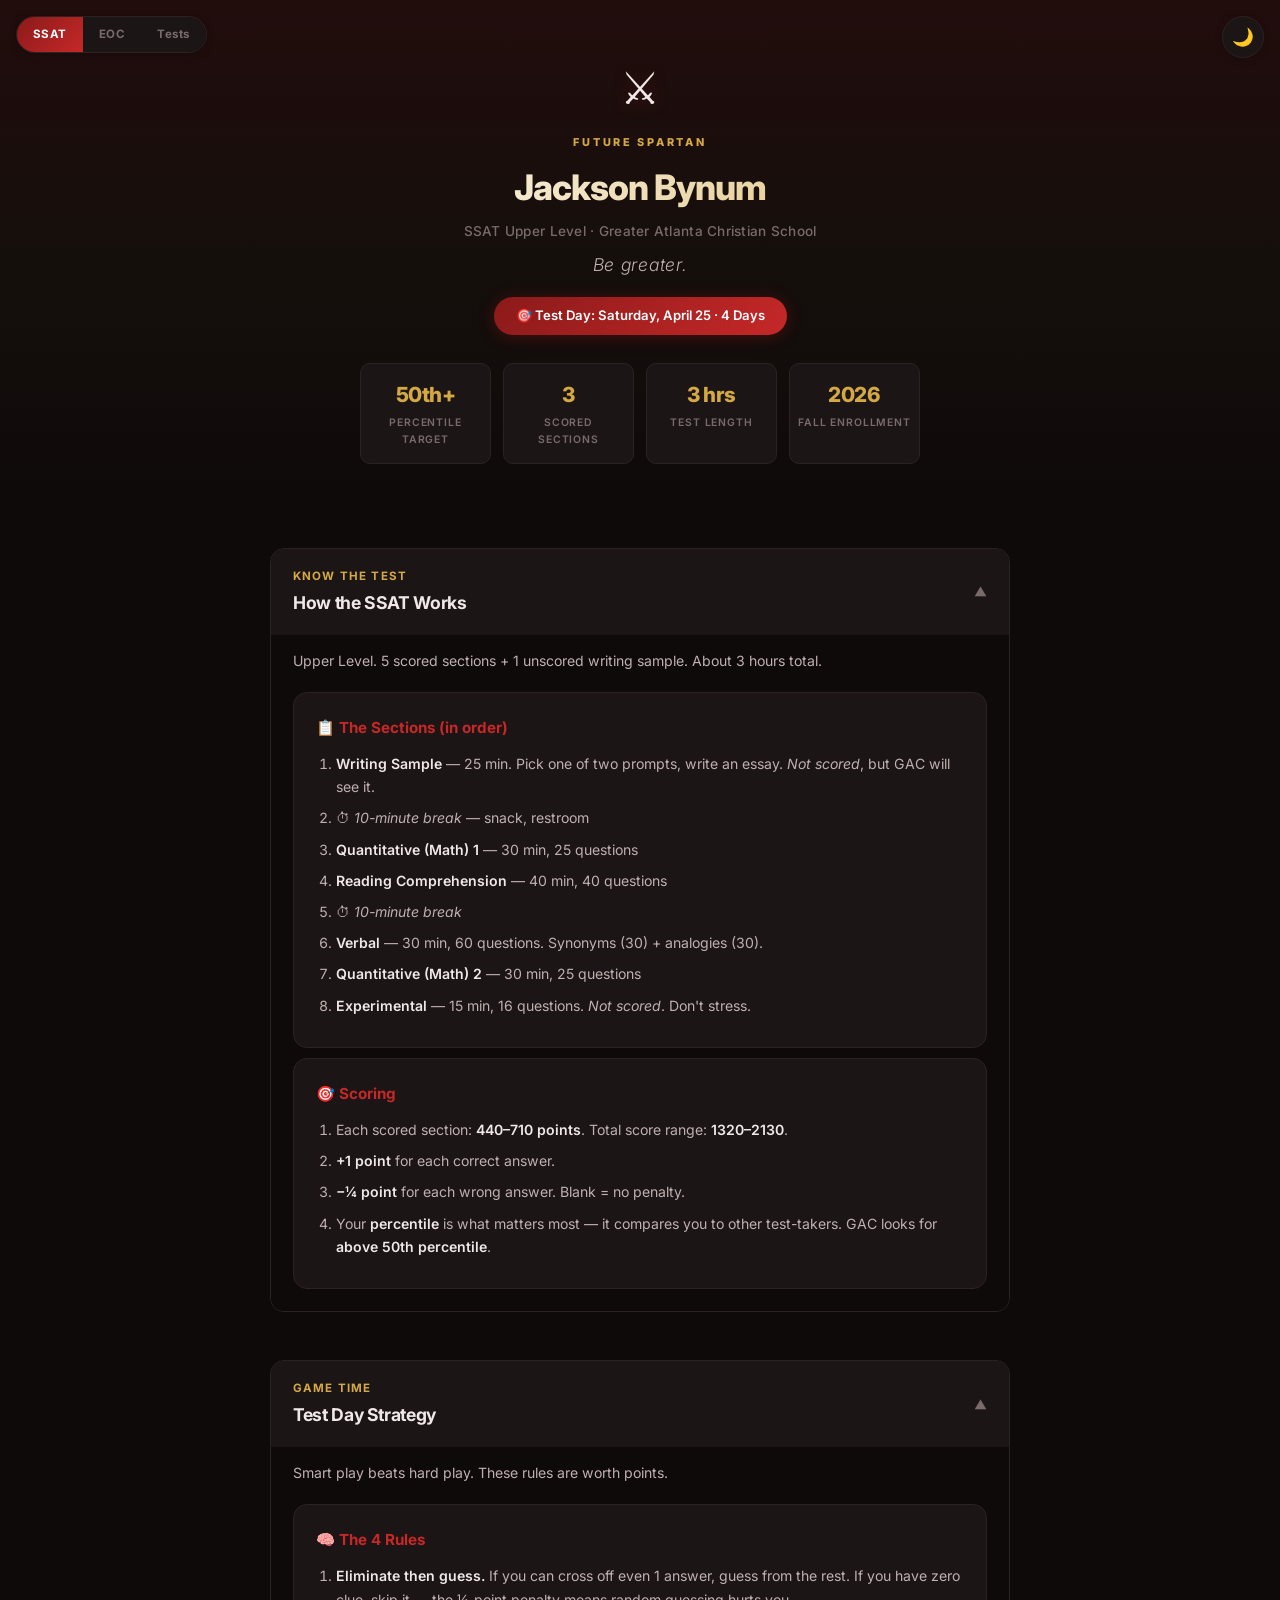
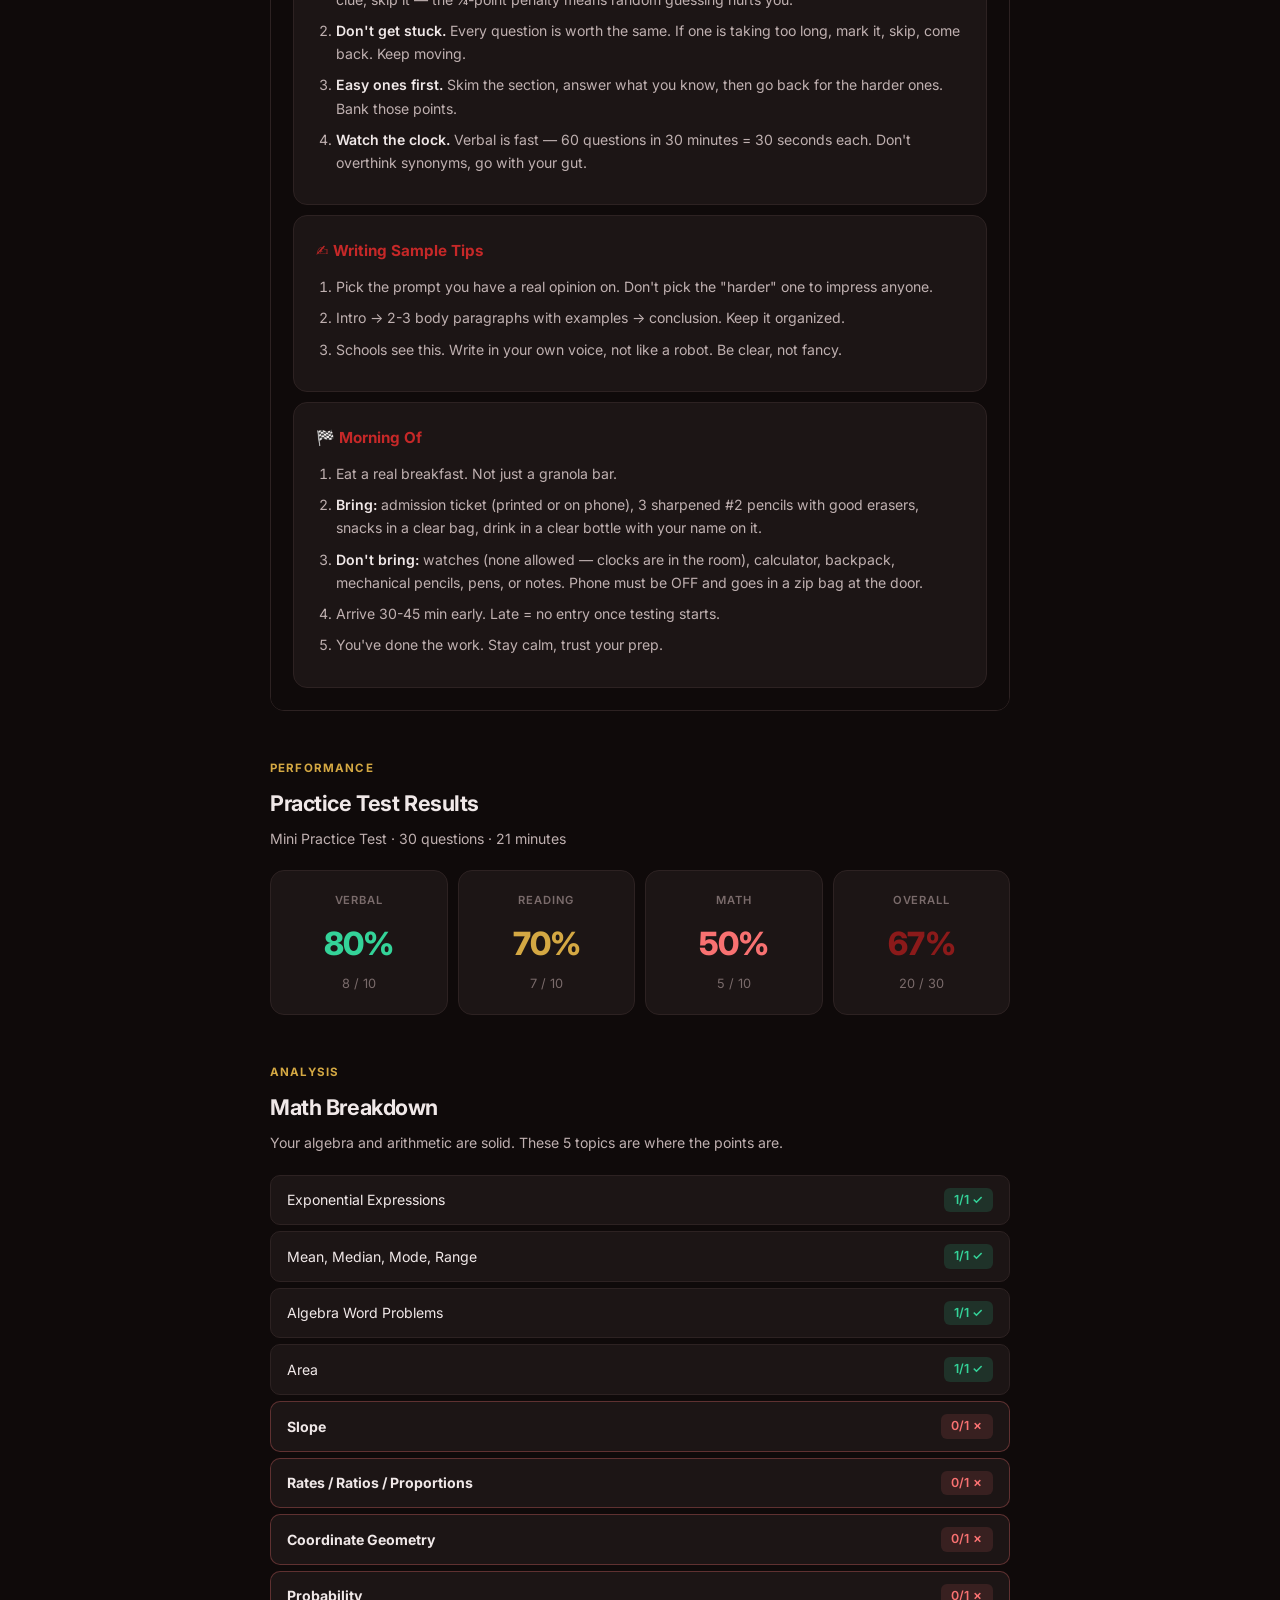
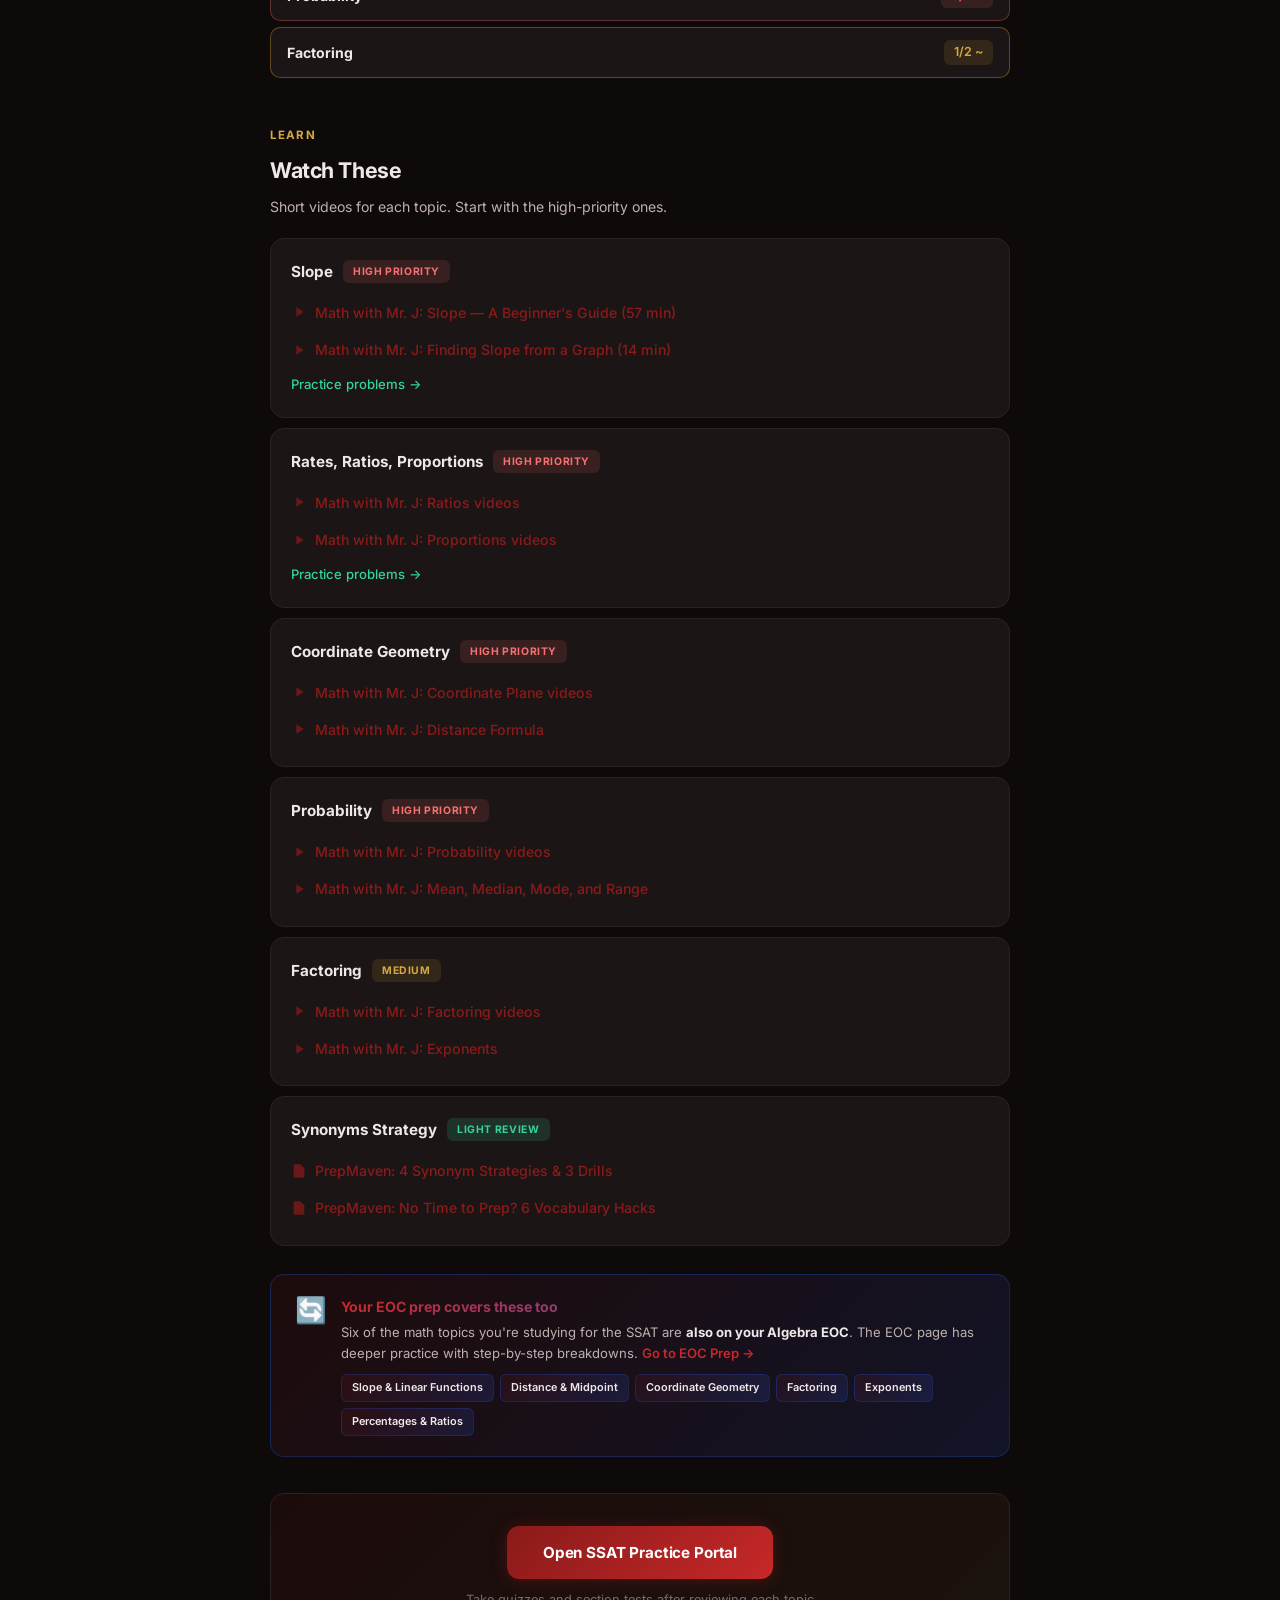
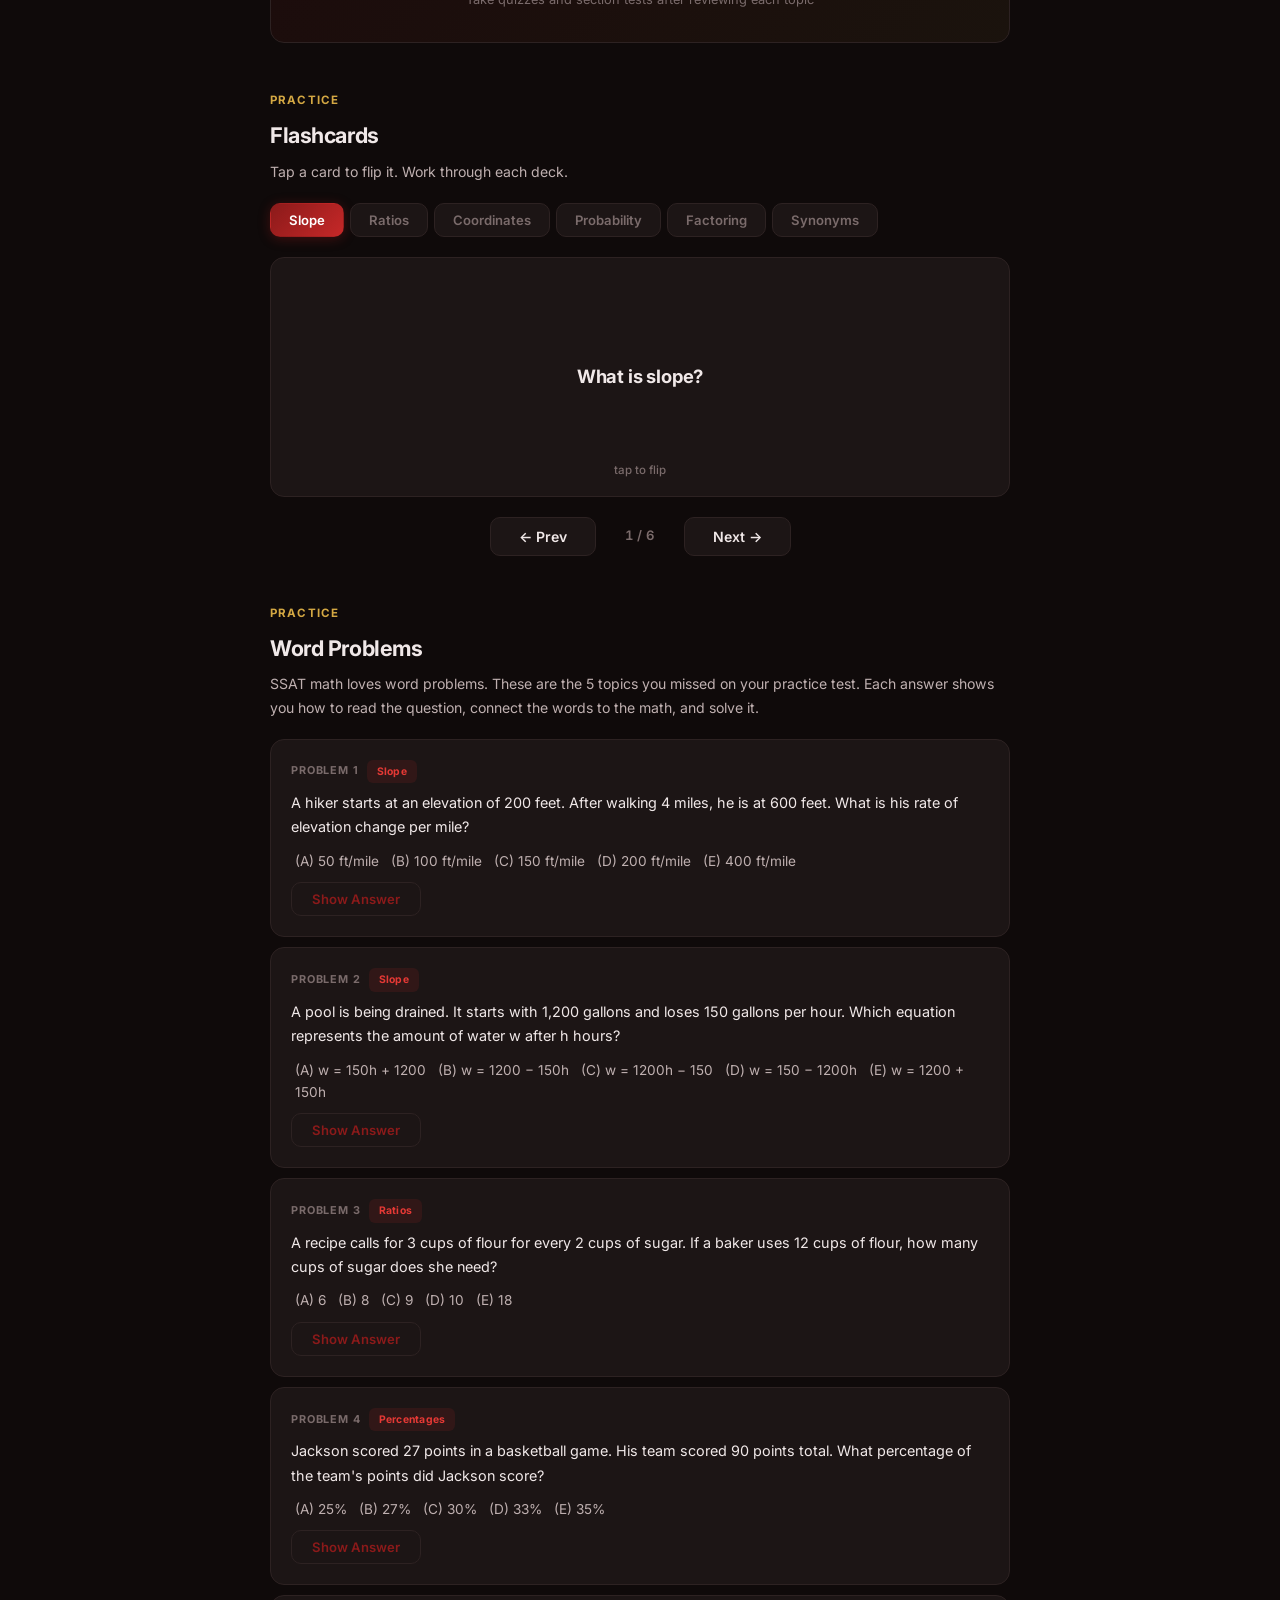
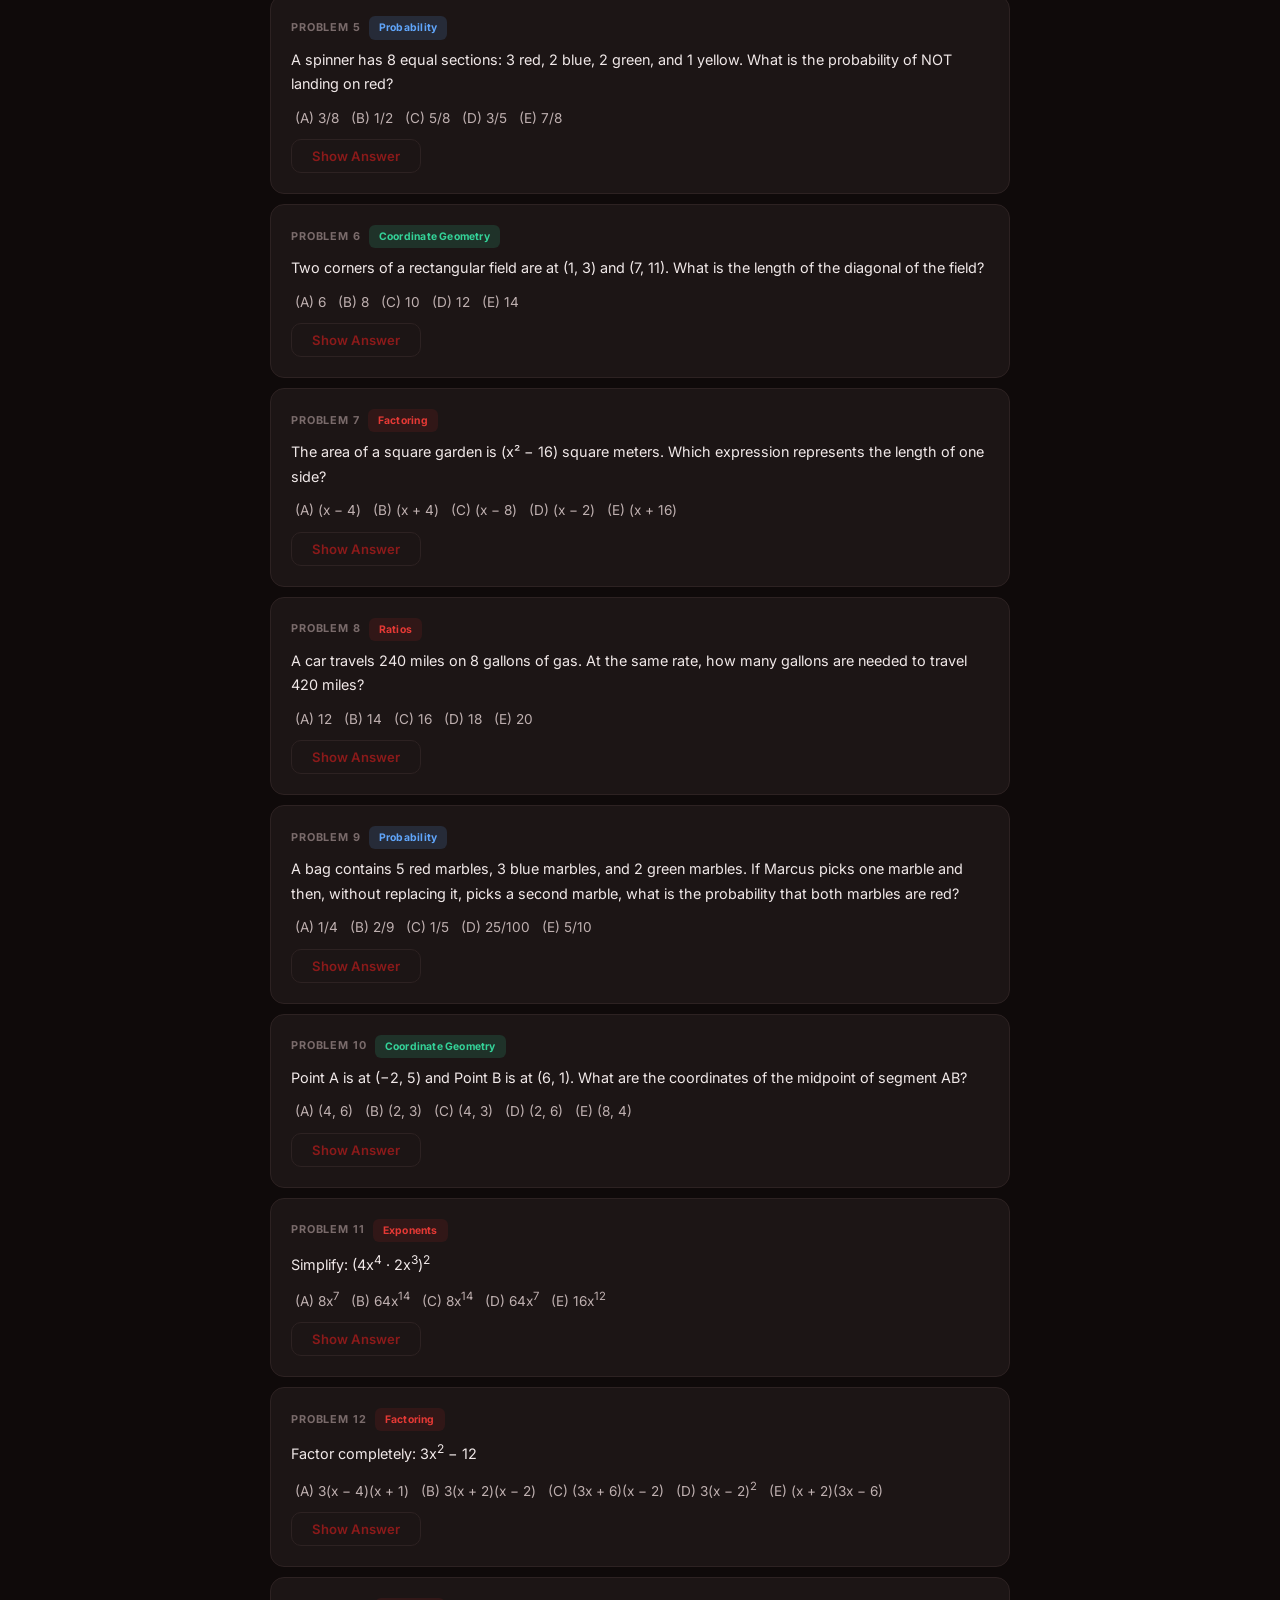
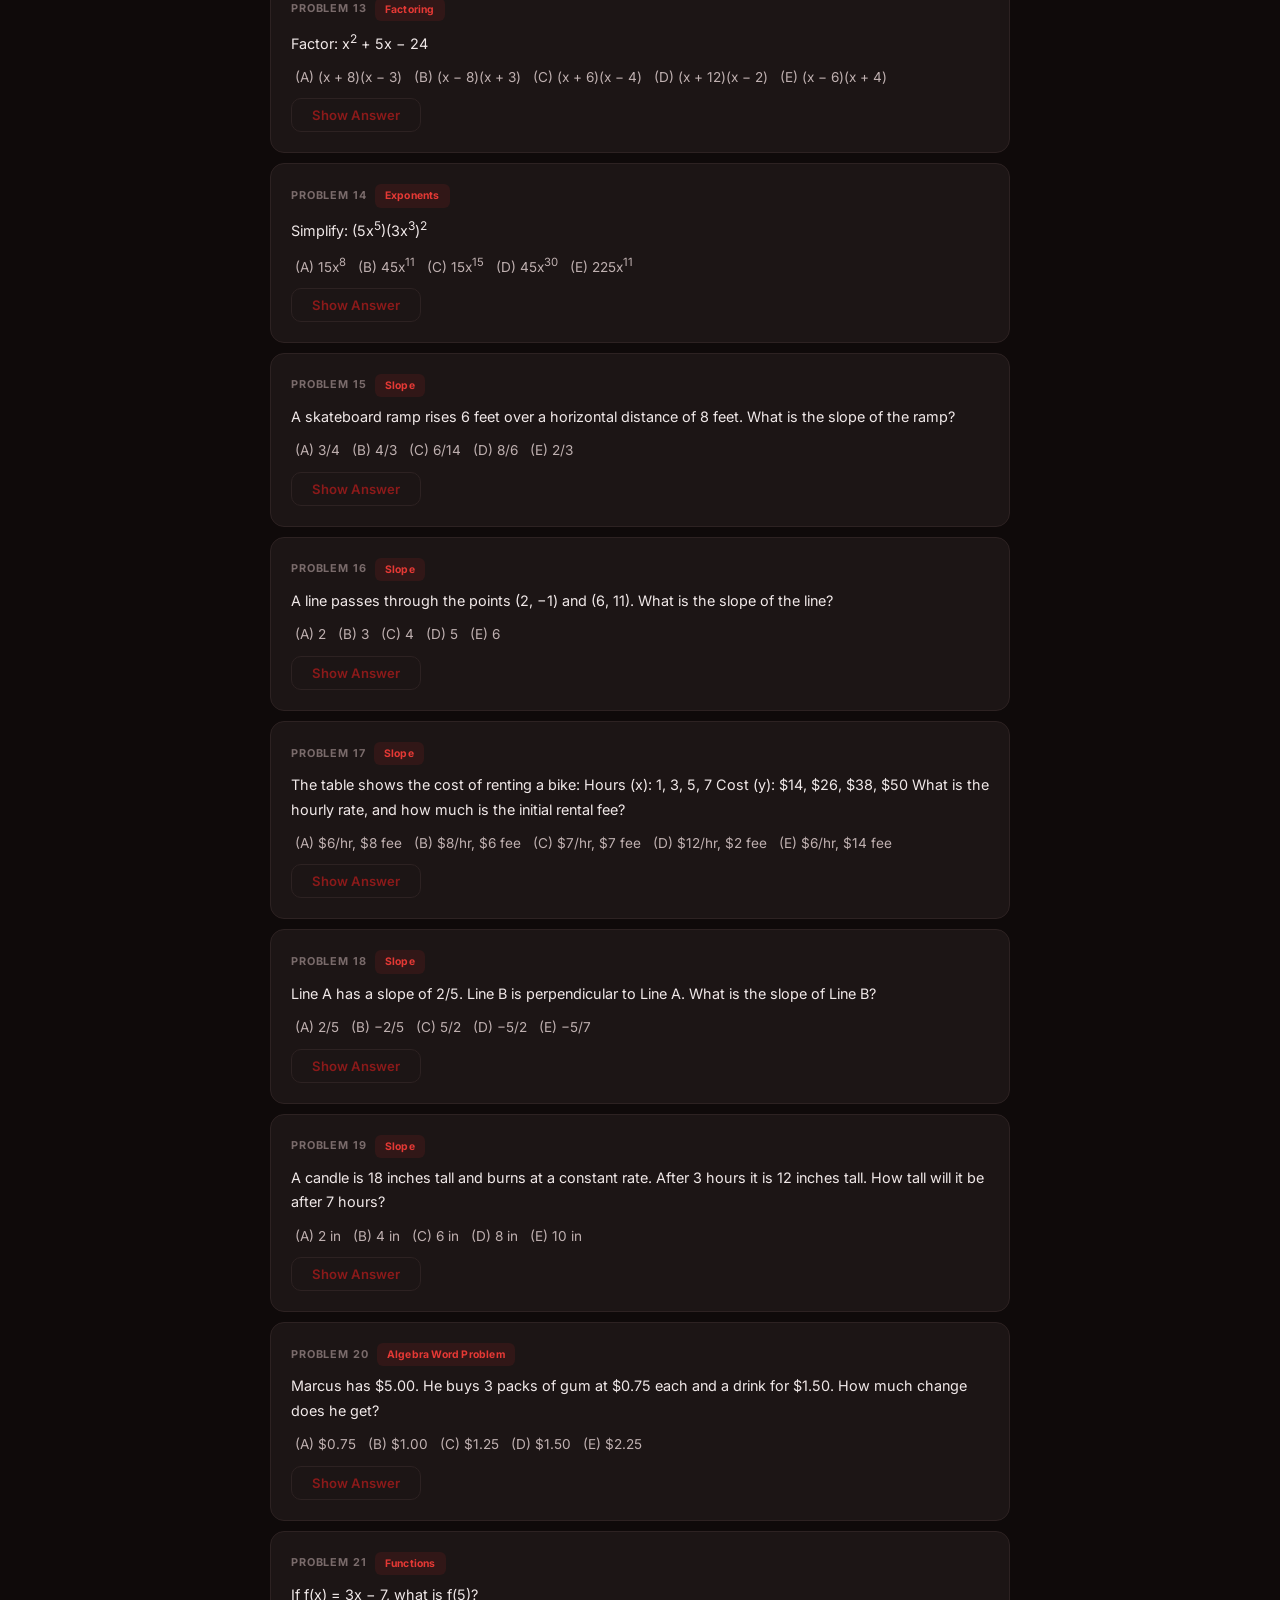
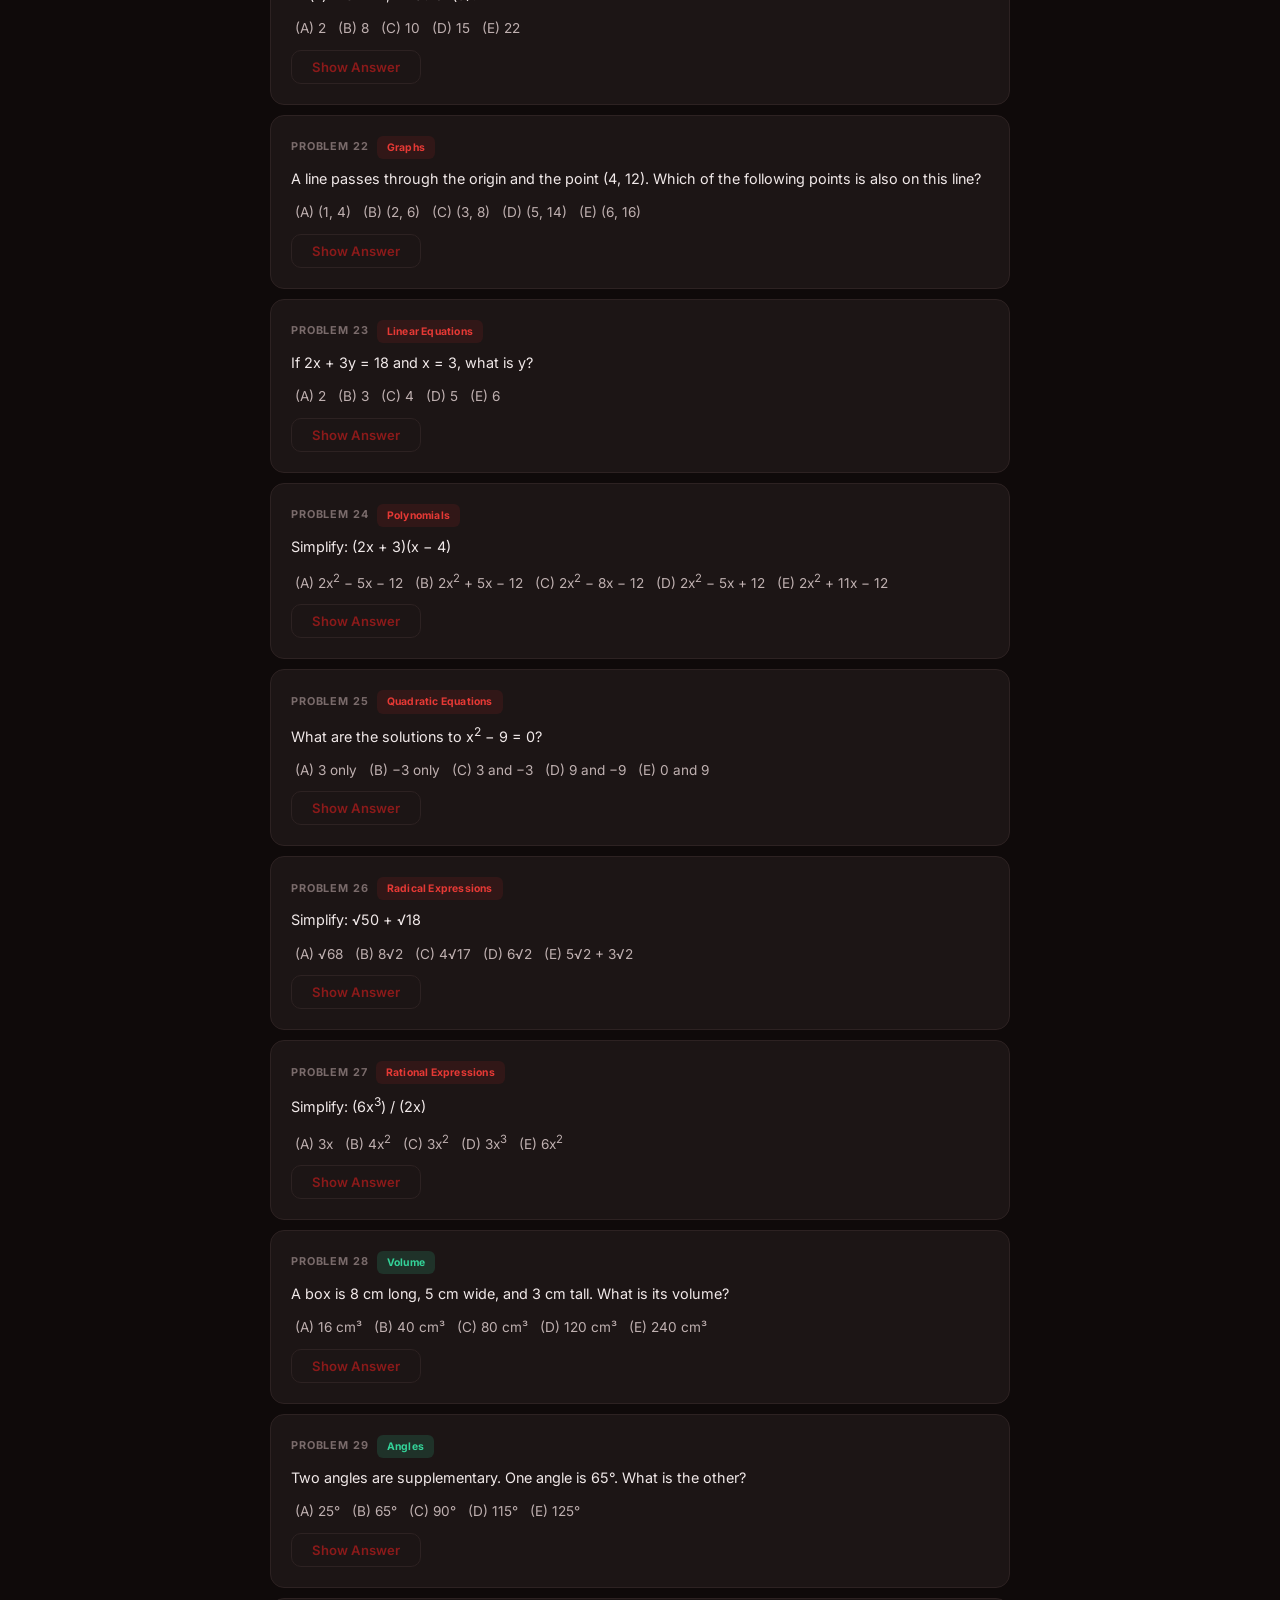
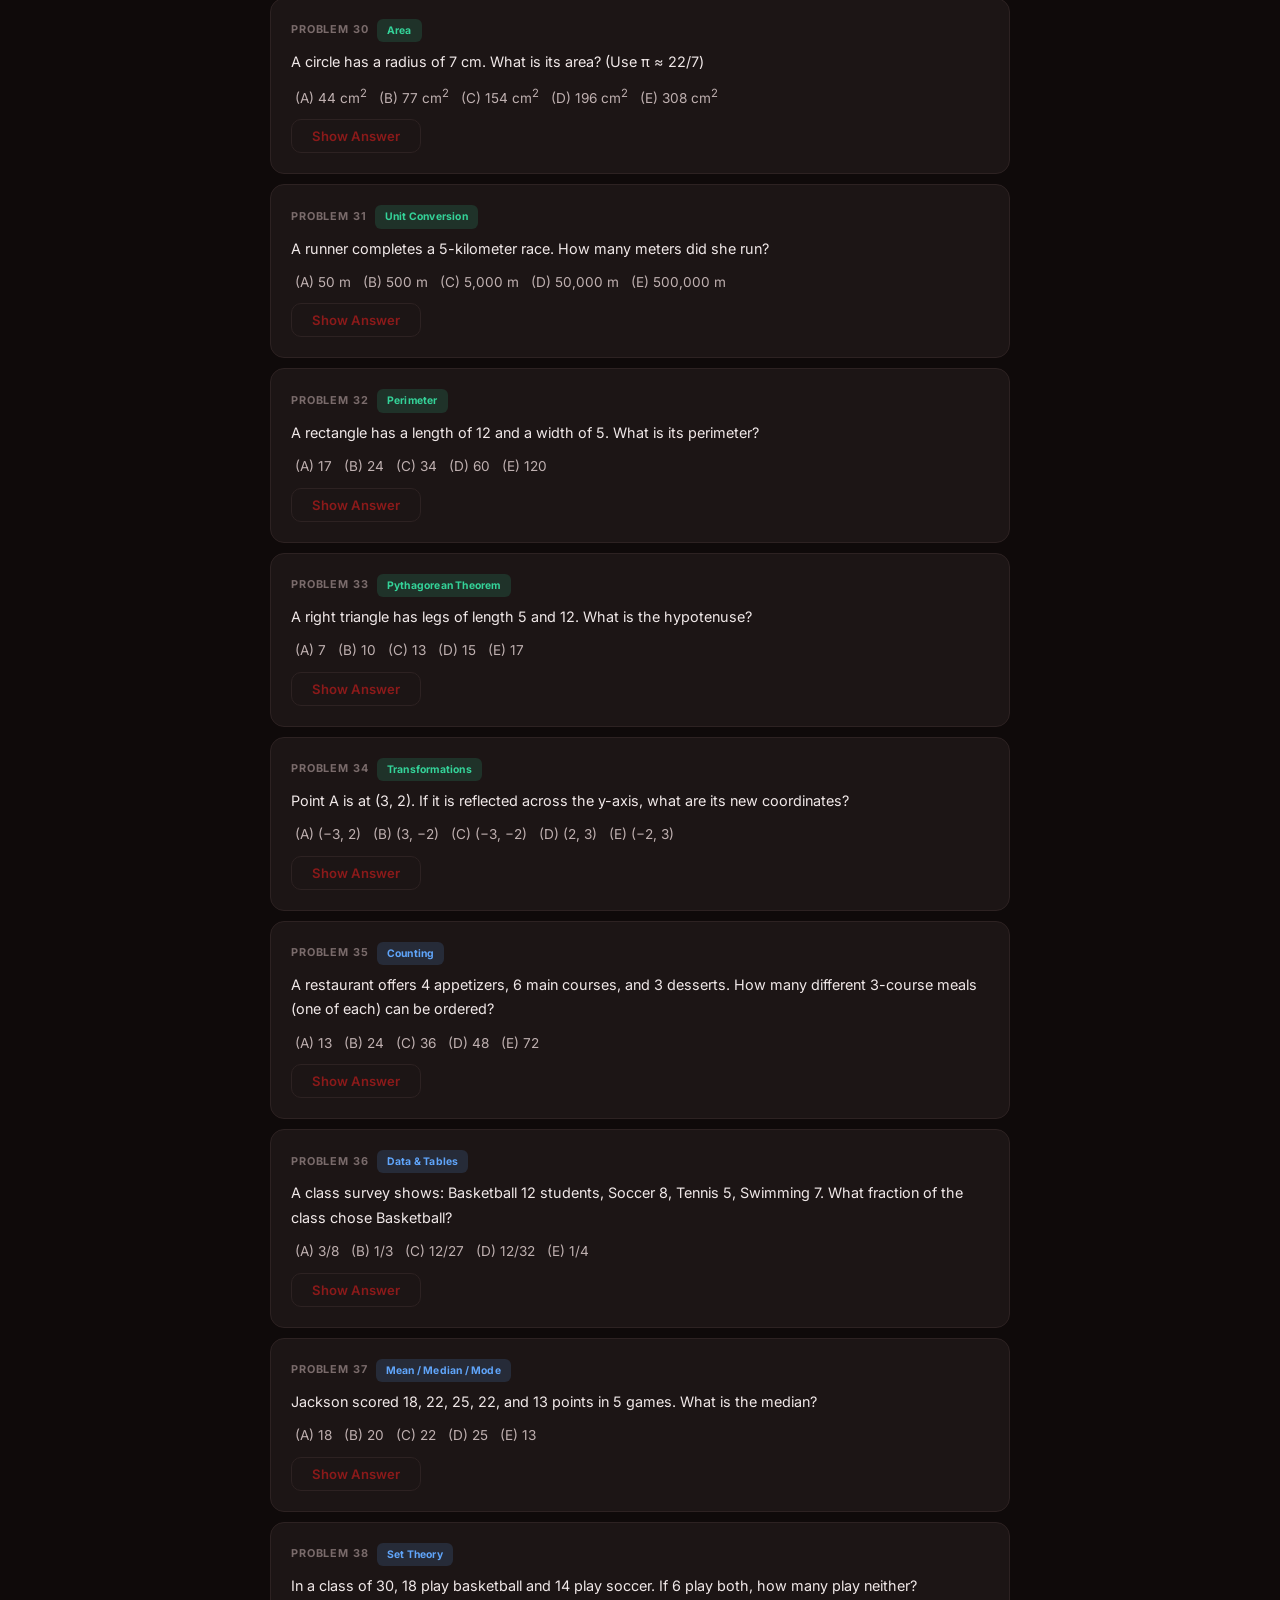
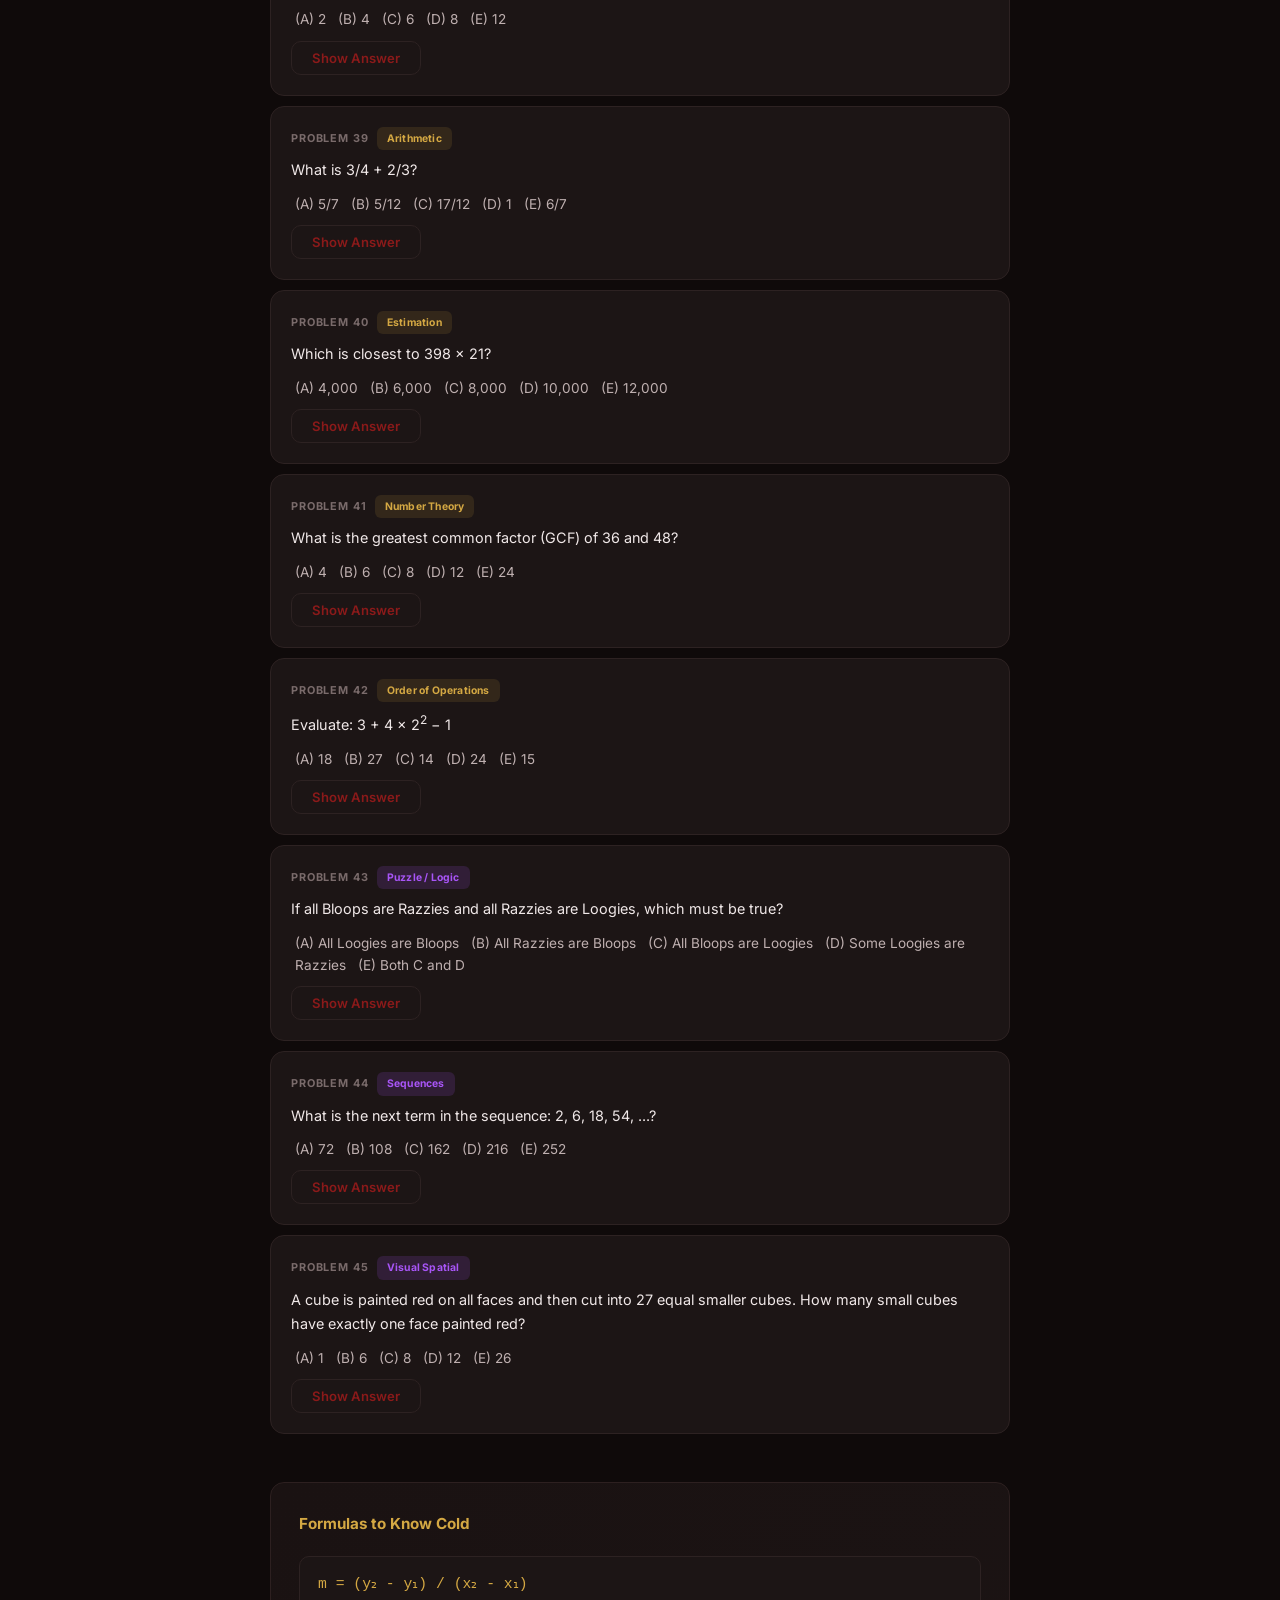
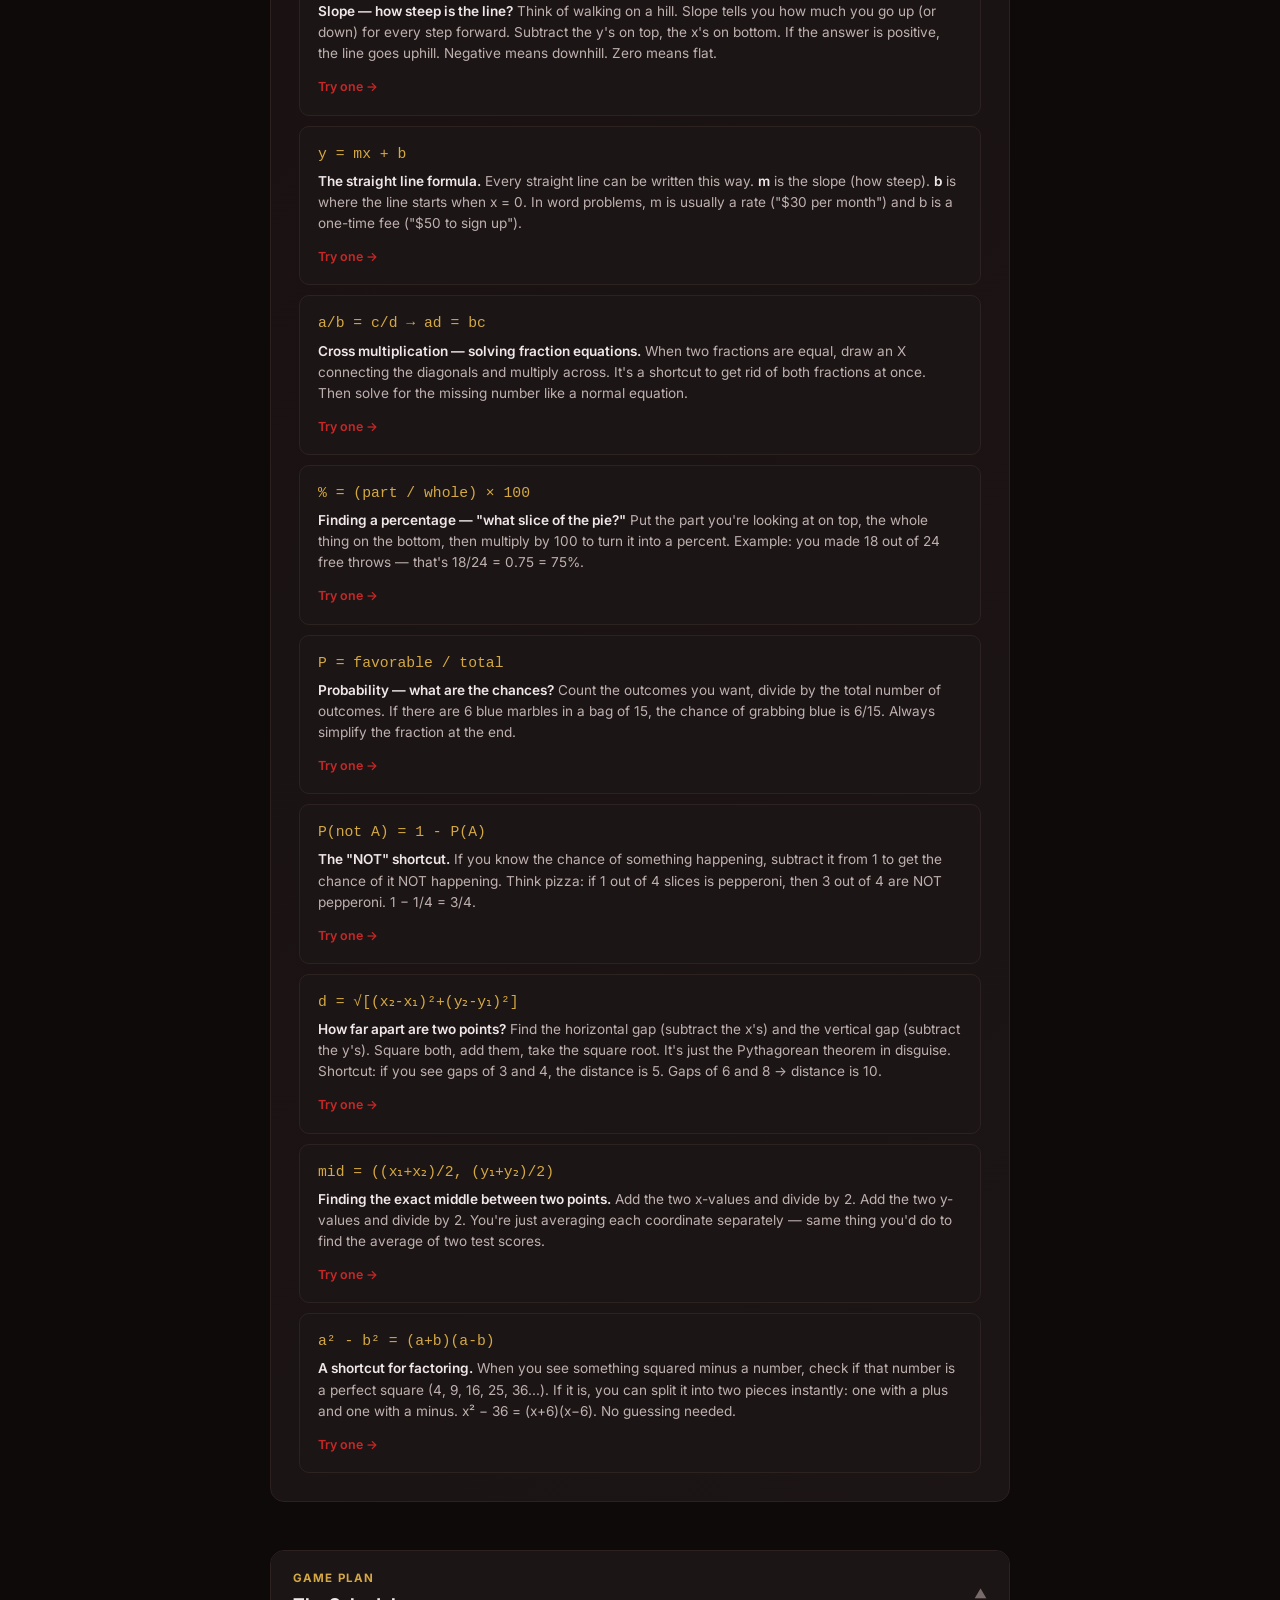
==== commit 80879e99: "Add color-coded topic tags to all 45 word problems Red = Algebra, Green = Geometry, Blue = Data Anal" ====
--- a/index.html
+++ b/index.html
@@ -477,7 +477,24 @@
     letter-spacing: 0.08em;
     color: var(--text3);
     margin-bottom: 8px;
-  }
+    display: flex;
+    align-items: center;
+    gap: 8px;
+    flex-wrap: wrap;
+  }
+  .wp-topic-tag {
+    font-size: 0.65rem;
+    font-weight: 700;
+    padding: 3px 10px;
+    border-radius: 6px;
+    letter-spacing: 0.02em;
+    text-transform: none;
+  }
+  .wt-algebra { background: rgba(198,40,40,0.12); color: #e53935; }
+  .wt-geometry { background: rgba(52,211,153,0.15); color: #34d399; }
+  .wt-data { background: rgba(96,165,250,0.15); color: #60a5fa; }
+  .wt-numbers { background: rgba(212,168,67,0.12); color: #d4a843; }
+  .wt-reasoning { background: rgba(168,85,247,0.15); color: #a855f7; }
   .wp-question { font-size: 0.9rem; margin-bottom: 10px; line-height: 1.7; }
   .wp-choices { font-size: 0.85rem; color: var(--text2); margin-bottom: 10px; padding-left: 4px; }
   .wp-reveal {
@@ -1035,7 +1052,7 @@
 
     <div class="wp-grid">
       <div class="wp-card">
-        <div class="wp-num">Problem 1 &middot; Slope</div>
+        <div class="wp-num">Problem 1 <span class="wp-topic-tag wt-algebra">Slope</span></div>
         <div class="wp-question">A hiker starts at an elevation of 200 feet. After walking 4 miles, he is at 600 feet. What is his rate of elevation change per mile?</div>
         <div class="wp-choices">(A) 50 ft/mile &nbsp; (B) 100 ft/mile &nbsp; (C) 150 ft/mile &nbsp; (D) 200 ft/mile &nbsp; (E) 400 ft/mile</div>
         <button class="wp-reveal" onclick="toggleWP(this)">Show Answer</button>
@@ -1051,7 +1068,7 @@
       </div>
 
       <div class="wp-card">
-        <div class="wp-num">Problem 2 &middot; Slope</div>
+        <div class="wp-num">Problem 2 <span class="wp-topic-tag wt-algebra">Slope</span></div>
         <div class="wp-question">A pool is being drained. It starts with 1,200 gallons and loses 150 gallons per hour. Which equation represents the amount of water w after h hours?</div>
         <div class="wp-choices">(A) w = 150h + 1200 &nbsp; (B) w = 1200 &minus; 150h &nbsp; (C) w = 1200h &minus; 150 &nbsp; (D) w = 150 &minus; 1200h &nbsp; (E) w = 1200 + 150h</div>
         <button class="wp-reveal" onclick="toggleWP(this)">Show Answer</button>
@@ -1066,7 +1083,7 @@
       </div>
 
       <div class="wp-card">
-        <div class="wp-num">Problem 3 &middot; Ratios</div>
+        <div class="wp-num">Problem 3 <span class="wp-topic-tag wt-algebra">Ratios</span></div>
         <div class="wp-question">A recipe calls for 3 cups of flour for every 2 cups of sugar. If a baker uses 12 cups of flour, how many cups of sugar does she need?</div>
         <div class="wp-choices">(A) 6 &nbsp; (B) 8 &nbsp; (C) 9 &nbsp; (D) 10 &nbsp; (E) 18</div>
         <button class="wp-reveal" onclick="toggleWP(this)">Show Answer</button>
@@ -1083,7 +1100,7 @@
       </div>
 
       <div class="wp-card">
-        <div class="wp-num">Problem 4 &middot; Percentages</div>
+        <div class="wp-num">Problem 4 <span class="wp-topic-tag wt-algebra">Percentages</span></div>
         <div class="wp-question">Jackson scored 27 points in a basketball game. His team scored 90 points total. What percentage of the team's points did Jackson score?</div>
         <div class="wp-choices">(A) 25% &nbsp; (B) 27% &nbsp; (C) 30% &nbsp; (D) 33% &nbsp; (E) 35%</div>
         <button class="wp-reveal" onclick="toggleWP(this)">Show Answer</button>
@@ -1099,7 +1116,7 @@
       </div>
 
       <div class="wp-card">
-        <div class="wp-num">Problem 5 &middot; Probability</div>
+        <div class="wp-num">Problem 5 <span class="wp-topic-tag wt-data">Probability</span></div>
         <div class="wp-question">A spinner has 8 equal sections: 3 red, 2 blue, 2 green, and 1 yellow. What is the probability of NOT landing on red?</div>
         <div class="wp-choices">(A) 3/8 &nbsp; (B) 1/2 &nbsp; (C) 5/8 &nbsp; (D) 3/5 &nbsp; (E) 7/8</div>
         <button class="wp-reveal" onclick="toggleWP(this)">Show Answer</button>
@@ -1115,7 +1132,7 @@
       </div>
 
       <div class="wp-card">
-        <div class="wp-num">Problem 6 &middot; Coordinate Geometry</div>
+        <div class="wp-num">Problem 6 <span class="wp-topic-tag wt-geometry">Coordinate Geometry</span></div>
         <div class="wp-question">Two corners of a rectangular field are at (1, 3) and (7, 11). What is the length of the diagonal of the field?</div>
         <div class="wp-choices">(A) 6 &nbsp; (B) 8 &nbsp; (C) 10 &nbsp; (D) 12 &nbsp; (E) 14</div>
         <button class="wp-reveal" onclick="toggleWP(this)">Show Answer</button>
@@ -1132,7 +1149,7 @@
       </div>
 
       <div class="wp-card">
-        <div class="wp-num">Problem 7 &middot; Factoring</div>
+        <div class="wp-num">Problem 7 <span class="wp-topic-tag wt-algebra">Factoring</span></div>
         <div class="wp-question">The area of a square garden is (x&sup2; &minus; 16) square meters. Which expression represents the length of one side?</div>
         <div class="wp-choices">(A) (x &minus; 4) &nbsp; (B) (x + 4) &nbsp; (C) (x &minus; 8) &nbsp; (D) (x &minus; 2) &nbsp; (E) (x + 16)</div>
         <button class="wp-reveal" onclick="toggleWP(this)">Show Answer</button>
@@ -1149,7 +1166,7 @@
       </div>
 
       <div class="wp-card">
-        <div class="wp-num">Problem 8 &middot; Ratios</div>
+        <div class="wp-num">Problem 8 <span class="wp-topic-tag wt-algebra">Ratios</span></div>
         <div class="wp-question">A car travels 240 miles on 8 gallons of gas. At the same rate, how many gallons are needed to travel 420 miles?</div>
         <div class="wp-choices">(A) 12 &nbsp; (B) 14 &nbsp; (C) 16 &nbsp; (D) 18 &nbsp; (E) 20</div>
         <button class="wp-reveal" onclick="toggleWP(this)">Show Answer</button>
@@ -1169,7 +1186,7 @@
       </div>
 
       <div class="wp-card">
-        <div class="wp-num">Problem 9 &middot; Probability</div>
+        <div class="wp-num">Problem 9 <span class="wp-topic-tag wt-data">Probability</span></div>
         <div class="wp-question">A bag contains 5 red marbles, 3 blue marbles, and 2 green marbles. If Marcus picks one marble and then, without replacing it, picks a second marble, what is the probability that both marbles are red?</div>
         <div class="wp-choices">(A) 1/4 &nbsp; (B) 2/9 &nbsp; (C) 1/5 &nbsp; (D) 25/100 &nbsp; (E) 5/10</div>
         <button class="wp-reveal" onclick="toggleWP(this)">Show Answer</button>
@@ -1188,7 +1205,7 @@
       </div>
 
       <div class="wp-card">
-        <div class="wp-num">Problem 10 &middot; Coordinate Geometry</div>
+        <div class="wp-num">Problem 10 <span class="wp-topic-tag wt-geometry">Coordinate Geometry</span></div>
         <div class="wp-question">Point A is at (&minus;2, 5) and Point B is at (6, 1). What are the coordinates of the midpoint of segment AB?</div>
         <div class="wp-choices">(A) (4, 6) &nbsp; (B) (2, 3) &nbsp; (C) (4, 3) &nbsp; (D) (2, 6) &nbsp; (E) (8, 4)</div>
         <button class="wp-reveal" onclick="toggleWP(this)">Show Answer</button>
@@ -1205,7 +1222,7 @@
       </div>
 
       <div class="wp-card">
-        <div class="wp-num">Problem 11 &middot; Factoring / Exponents</div>
+        <div class="wp-num">Problem 11 <span class="wp-topic-tag wt-algebra">Exponents</span></div>
         <div class="wp-question">Simplify: (4x<sup>4</sup> &middot; 2x<sup>3</sup>)<sup>2</sup></div>
         <div class="wp-choices">(A) 8x<sup>7</sup> &nbsp; (B) 64x<sup>14</sup> &nbsp; (C) 8x<sup>14</sup> &nbsp; (D) 64x<sup>7</sup> &nbsp; (E) 16x<sup>12</sup></div>
         <button class="wp-reveal" onclick="toggleWP(this)">Show Answer</button>
@@ -1230,7 +1247,7 @@
       </div>
 
       <div class="wp-card">
-        <div class="wp-num">Problem 12 &middot; Factoring</div>
+        <div class="wp-num">Problem 12 <span class="wp-topic-tag wt-algebra">Factoring</span></div>
         <div class="wp-question">Factor completely: 3x<sup>2</sup> &minus; 12</div>
         <div class="wp-choices">(A) 3(x &minus; 4)(x + 1) &nbsp; (B) 3(x + 2)(x &minus; 2) &nbsp; (C) (3x + 6)(x &minus; 2) &nbsp; (D) 3(x &minus; 2)<sup>2</sup> &nbsp; (E) (x + 2)(3x &minus; 6)</div>
         <button class="wp-reveal" onclick="toggleWP(this)">Show Answer</button>
@@ -1253,7 +1270,7 @@
       </div>
 
       <div class="wp-card">
-        <div class="wp-num">Problem 13 &middot; Factoring</div>
+        <div class="wp-num">Problem 13 <span class="wp-topic-tag wt-algebra">Factoring</span></div>
         <div class="wp-question">Factor: x<sup>2</sup> + 5x &minus; 24</div>
         <div class="wp-choices">(A) (x + 8)(x &minus; 3) &nbsp; (B) (x &minus; 8)(x + 3) &nbsp; (C) (x + 6)(x &minus; 4) &nbsp; (D) (x + 12)(x &minus; 2) &nbsp; (E) (x &minus; 6)(x + 4)</div>
         <button class="wp-reveal" onclick="toggleWP(this)">Show Answer</button>
@@ -1277,7 +1294,7 @@
       </div>
 
       <div class="wp-card">
-        <div class="wp-num">Problem 14 &middot; Factoring / Exponents</div>
+        <div class="wp-num">Problem 14 <span class="wp-topic-tag wt-algebra">Exponents</span></div>
         <div class="wp-question">Simplify: (5x<sup>5</sup>)(3x<sup>3</sup>)<sup>2</sup></div>
         <div class="wp-choices">(A) 15x<sup>8</sup> &nbsp; (B) 45x<sup>11</sup> &nbsp; (C) 15x<sup>15</sup> &nbsp; (D) 45x<sup>30</sup> &nbsp; (E) 225x<sup>11</sup></div>
         <button class="wp-reveal" onclick="toggleWP(this)">Show Answer</button>
@@ -1300,7 +1317,7 @@
       </div>
 
       <div class="wp-card">
-        <div class="wp-num">Problem 15 &middot; Slope</div>
+        <div class="wp-num">Problem 15 <span class="wp-topic-tag wt-algebra">Slope</span></div>
         <div class="wp-question">A skateboard ramp rises 6 feet over a horizontal distance of 8 feet. What is the slope of the ramp?</div>
         <div class="wp-choices">(A) 3/4 &nbsp; (B) 4/3 &nbsp; (C) 6/14 &nbsp; (D) 8/6 &nbsp; (E) 2/3</div>
         <button class="wp-reveal" onclick="toggleWP(this)">Show Answer</button>
@@ -1315,7 +1332,7 @@
       </div>
 
       <div class="wp-card">
-        <div class="wp-num">Problem 16 &middot; Slope</div>
+        <div class="wp-num">Problem 16 <span class="wp-topic-tag wt-algebra">Slope</span></div>
         <div class="wp-question">A line passes through the points (2, &minus;1) and (6, 11). What is the slope of the line?</div>
         <div class="wp-choices">(A) 2 &nbsp; (B) 3 &nbsp; (C) 4 &nbsp; (D) 5 &nbsp; (E) 6</div>
         <button class="wp-reveal" onclick="toggleWP(this)">Show Answer</button>
@@ -1332,7 +1349,7 @@
       </div>
 
       <div class="wp-card">
-        <div class="wp-num">Problem 17 &middot; Slope</div>
+        <div class="wp-num">Problem 17 <span class="wp-topic-tag wt-algebra">Slope</span></div>
         <div class="wp-question">The table shows the cost of renting a bike:
 Hours (x): 1, 3, 5, 7
 Cost (y): $14, $26, $38, $50
@@ -1362,7 +1379,7 @@
       </div>
 
       <div class="wp-card">
-        <div class="wp-num">Problem 18 &middot; Slope</div>
+        <div class="wp-num">Problem 18 <span class="wp-topic-tag wt-algebra">Slope</span></div>
         <div class="wp-question">Line A has a slope of 2/5. Line B is perpendicular to Line A. What is the slope of Line B?</div>
         <div class="wp-choices">(A) 2/5 &nbsp; (B) &minus;2/5 &nbsp; (C) 5/2 &nbsp; (D) &minus;5/2 &nbsp; (E) &minus;5/7</div>
         <button class="wp-reveal" onclick="toggleWP(this)">Show Answer</button>
@@ -1381,7 +1398,7 @@
       </div>
 
       <div class="wp-card">
-        <div class="wp-num">Problem 19 &middot; Slope</div>
+        <div class="wp-num">Problem 19 <span class="wp-topic-tag wt-algebra">Slope</span></div>
         <div class="wp-question">A candle is 18 inches tall and burns at a constant rate. After 3 hours it is 12 inches tall. How tall will it be after 7 hours?</div>
         <div class="wp-choices">(A) 2 in &nbsp; (B) 4 in &nbsp; (C) 6 in &nbsp; (D) 8 in &nbsp; (E) 10 in</div>
         <button class="wp-reveal" onclick="toggleWP(this)">Show Answer</button>
@@ -1405,7 +1422,7 @@
       </div>
 
       <div class="wp-card">
-        <div class="wp-num">Problem 20 &middot; Algebra Word Problem</div>
+        <div class="wp-num">Problem 20 <span class="wp-topic-tag wt-algebra">Algebra Word Problem</span></div>
         <div class="wp-question">Marcus has $5.00. He buys 3 packs of gum at $0.75 each and a drink for $1.50. How much change does he get?</div>
         <div class="wp-choices">(A) $0.75 &nbsp; (B) $1.00 &nbsp; (C) $1.25 &nbsp; (D) $1.50 &nbsp; (E) $2.25</div>
         <button class="wp-reveal" onclick="toggleWP(this)">Show Answer</button>
@@ -1420,7 +1437,7 @@
       </div>
 
       <div class="wp-card">
-        <div class="wp-num">Problem 21 &middot; Functions</div>
+        <div class="wp-num">Problem 21 <span class="wp-topic-tag wt-algebra">Functions</span></div>
         <div class="wp-question">If f(x) = 3x &minus; 7, what is f(5)?</div>
         <div class="wp-choices">(A) 2 &nbsp; (B) 8 &nbsp; (C) 10 &nbsp; (D) 15 &nbsp; (E) 22</div>
         <button class="wp-reveal" onclick="toggleWP(this)">Show Answer</button>
@@ -1435,7 +1452,7 @@
       </div>
 
       <div class="wp-card">
-        <div class="wp-num">Problem 22 &middot; Graphs</div>
+        <div class="wp-num">Problem 22 <span class="wp-topic-tag wt-algebra">Graphs</span></div>
         <div class="wp-question">A line passes through the origin and the point (4, 12). Which of the following points is also on this line?</div>
         <div class="wp-choices">(A) (1, 4) &nbsp; (B) (2, 6) &nbsp; (C) (3, 8) &nbsp; (D) (5, 14) &nbsp; (E) (6, 16)</div>
         <button class="wp-reveal" onclick="toggleWP(this)">Show Answer</button>
@@ -1449,7 +1466,7 @@
       </div>
 
       <div class="wp-card">
-        <div class="wp-num">Problem 23 &middot; Linear Equations</div>
+        <div class="wp-num">Problem 23 <span class="wp-topic-tag wt-algebra">Linear Equations</span></div>
         <div class="wp-question">If 2x + 3y = 18 and x = 3, what is y?</div>
         <div class="wp-choices">(A) 2 &nbsp; (B) 3 &nbsp; (C) 4 &nbsp; (D) 5 &nbsp; (E) 6</div>
         <button class="wp-reveal" onclick="toggleWP(this)">Show Answer</button>
@@ -1465,7 +1482,7 @@
       </div>
 
       <div class="wp-card">
-        <div class="wp-num">Problem 24 &middot; Polynomials</div>
+        <div class="wp-num">Problem 24 <span class="wp-topic-tag wt-algebra">Polynomials</span></div>
         <div class="wp-question">Simplify: (2x + 3)(x &minus; 4)</div>
         <div class="wp-choices">(A) 2x<sup>2</sup> &minus; 5x &minus; 12 &nbsp; (B) 2x<sup>2</sup> + 5x &minus; 12 &nbsp; (C) 2x<sup>2</sup> &minus; 8x &minus; 12 &nbsp; (D) 2x<sup>2</sup> &minus; 5x + 12 &nbsp; (E) 2x<sup>2</sup> + 11x &minus; 12</div>
         <button class="wp-reveal" onclick="toggleWP(this)">Show Answer</button>
@@ -1482,7 +1499,7 @@
       </div>
 
       <div class="wp-card">
-        <div class="wp-num">Problem 25 &middot; Quadratic Equations</div>
+        <div class="wp-num">Problem 25 <span class="wp-topic-tag wt-algebra">Quadratic Equations</span></div>
         <div class="wp-question">What are the solutions to x<sup>2</sup> &minus; 9 = 0?</div>
         <div class="wp-choices">(A) 3 only &nbsp; (B) &minus;3 only &nbsp; (C) 3 and &minus;3 &nbsp; (D) 9 and &minus;9 &nbsp; (E) 0 and 9</div>
         <button class="wp-reveal" onclick="toggleWP(this)">Show Answer</button>
@@ -1497,7 +1514,7 @@
       </div>
 
       <div class="wp-card">
-        <div class="wp-num">Problem 26 &middot; Radical Expressions</div>
+        <div class="wp-num">Problem 26 <span class="wp-topic-tag wt-algebra">Radical Expressions</span></div>
         <div class="wp-question">Simplify: &radic;50 + &radic;18</div>
         <div class="wp-choices">(A) &radic;68 &nbsp; (B) 8&radic;2 &nbsp; (C) 4&radic;17 &nbsp; (D) 6&radic;2 &nbsp; (E) 5&radic;2 + 3&radic;2</div>
         <button class="wp-reveal" onclick="toggleWP(this)">Show Answer</button>
@@ -1514,7 +1531,7 @@
       </div>
 
       <div class="wp-card">
-        <div class="wp-num">Problem 27 &middot; Rational Expressions</div>
+        <div class="wp-num">Problem 27 <span class="wp-topic-tag wt-algebra">Rational Expressions</span></div>
         <div class="wp-question">Simplify: (6x<sup>3</sup>) / (2x)</div>
         <div class="wp-choices">(A) 3x &nbsp; (B) 4x<sup>2</sup> &nbsp; (C) 3x<sup>2</sup> &nbsp; (D) 3x<sup>3</sup> &nbsp; (E) 6x<sup>2</sup></div>
         <button class="wp-reveal" onclick="toggleWP(this)">Show Answer</button>
@@ -1528,7 +1545,7 @@
       </div>
 
       <div class="wp-card">
-        <div class="wp-num">Problem 28 &middot; Volume</div>
+        <div class="wp-num">Problem 28 <span class="wp-topic-tag wt-geometry">Volume</span></div>
         <div class="wp-question">A box is 8 cm long, 5 cm wide, and 3 cm tall. What is its volume?</div>
         <div class="wp-choices">(A) 16 cm&sup3; &nbsp; (B) 40 cm&sup3; &nbsp; (C) 80 cm&sup3; &nbsp; (D) 120 cm&sup3; &nbsp; (E) 240 cm&sup3;</div>
         <button class="wp-reveal" onclick="toggleWP(this)">Show Answer</button>
@@ -1540,7 +1557,7 @@
       </div>
 
       <div class="wp-card">
-        <div class="wp-num">Problem 29 &middot; Angles</div>
+        <div class="wp-num">Problem 29 <span class="wp-topic-tag wt-geometry">Angles</span></div>
         <div class="wp-question">Two angles are supplementary. One angle is 65&deg;. What is the other?</div>
         <div class="wp-choices">(A) 25&deg; &nbsp; (B) 65&deg; &nbsp; (C) 90&deg; &nbsp; (D) 115&deg; &nbsp; (E) 125&deg;</div>
         <button class="wp-reveal" onclick="toggleWP(this)">Show Answer</button>
@@ -1554,7 +1571,7 @@
       </div>
 
       <div class="wp-card">
-        <div class="wp-num">Problem 30 &middot; Area</div>
+        <div class="wp-num">Problem 30 <span class="wp-topic-tag wt-geometry">Area</span></div>
         <div class="wp-question">A circle has a radius of 7 cm. What is its area? (Use &pi; &asymp; 22/7)</div>
         <div class="wp-choices">(A) 44 cm<sup>2</sup> &nbsp; (B) 77 cm<sup>2</sup> &nbsp; (C) 154 cm<sup>2</sup> &nbsp; (D) 196 cm<sup>2</sup> &nbsp; (E) 308 cm<sup>2</sup></div>
         <button class="wp-reveal" onclick="toggleWP(this)">Show Answer</button>
@@ -1567,7 +1584,7 @@
       </div>
 
       <div class="wp-card">
-        <div class="wp-num">Problem 31 &middot; Unit Conversion</div>
+        <div class="wp-num">Problem 31 <span class="wp-topic-tag wt-geometry">Unit Conversion</span></div>
         <div class="wp-question">A runner completes a 5-kilometer race. How many meters did she run?</div>
         <div class="wp-choices">(A) 50 m &nbsp; (B) 500 m &nbsp; (C) 5,000 m &nbsp; (D) 50,000 m &nbsp; (E) 500,000 m</div>
         <button class="wp-reveal" onclick="toggleWP(this)">Show Answer</button>
@@ -1579,7 +1596,7 @@
       </div>
 
       <div class="wp-card">
-        <div class="wp-num">Problem 32 &middot; Perimeter</div>
+        <div class="wp-num">Problem 32 <span class="wp-topic-tag wt-geometry">Perimeter</span></div>
         <div class="wp-question">A rectangle has a length of 12 and a width of 5. What is its perimeter?</div>
         <div class="wp-choices">(A) 17 &nbsp; (B) 24 &nbsp; (C) 34 &nbsp; (D) 60 &nbsp; (E) 120</div>
         <button class="wp-reveal" onclick="toggleWP(this)">Show Answer</button>
@@ -1592,7 +1609,7 @@
       </div>
 
       <div class="wp-card">
-        <div class="wp-num">Problem 33 &middot; Pythagorean Theorem</div>
+        <div class="wp-num">Problem 33 <span class="wp-topic-tag wt-geometry">Pythagorean Theorem</span></div>
         <div class="wp-question">A right triangle has legs of length 5 and 12. What is the hypotenuse?</div>
         <div class="wp-choices">(A) 7 &nbsp; (B) 10 &nbsp; (C) 13 &nbsp; (D) 15 &nbsp; (E) 17</div>
         <button class="wp-reveal" onclick="toggleWP(this)">Show Answer</button>
@@ -1607,7 +1624,7 @@
       </div>
 
       <div class="wp-card">
-        <div class="wp-num">Problem 34 &middot; Transformations</div>
+        <div class="wp-num">Problem 34 <span class="wp-topic-tag wt-geometry">Transformations</span></div>
         <div class="wp-question">Point A is at (3, 2). If it is reflected across the y-axis, what are its new coordinates?</div>
         <div class="wp-choices">(A) (&minus;3, 2) &nbsp; (B) (3, &minus;2) &nbsp; (C) (&minus;3, &minus;2) &nbsp; (D) (2, 3) &nbsp; (E) (&minus;2, 3)</div>
         <button class="wp-reveal" onclick="toggleWP(this)">Show Answer</button>
@@ -1623,7 +1640,7 @@
       </div>
 
       <div class="wp-card">
-        <div class="wp-num">Problem 35 &middot; Counting</div>
+        <div class="wp-num">Problem 35 <span class="wp-topic-tag wt-data">Counting</span></div>
         <div class="wp-question">A restaurant offers 4 appetizers, 6 main courses, and 3 desserts. How many different 3-course meals (one of each) can be ordered?</div>
         <div class="wp-choices">(A) 13 &nbsp; (B) 24 &nbsp; (C) 36 &nbsp; (D) 48 &nbsp; (E) 72</div>
         <button class="wp-reveal" onclick="toggleWP(this)">Show Answer</button>
@@ -1637,7 +1654,7 @@
       </div>
 
       <div class="wp-card">
-        <div class="wp-num">Problem 36 &middot; Data &amp; Tables</div>
+        <div class="wp-num">Problem 36 <span class="wp-topic-tag wt-data">Data &amp; Tables</span></div>
         <div class="wp-question">A class survey shows: Basketball 12 students, Soccer 8, Tennis 5, Swimming 7. What fraction of the class chose Basketball?</div>
         <div class="wp-choices">(A) 3/8 &nbsp; (B) 1/3 &nbsp; (C) 12/27 &nbsp; (D) 12/32 &nbsp; (E) 1/4</div>
         <button class="wp-reveal" onclick="toggleWP(this)">Show Answer</button>
@@ -1649,7 +1666,7 @@
       </div>
 
       <div class="wp-card">
-        <div class="wp-num">Problem 37 &middot; Mean / Median / Mode</div>
+        <div class="wp-num">Problem 37 <span class="wp-topic-tag wt-data">Mean / Median / Mode</span></div>
         <div class="wp-question">Jackson scored 18, 22, 25, 22, and 13 points in 5 games. What is the median?</div>
         <div class="wp-choices">(A) 18 &nbsp; (B) 20 &nbsp; (C) 22 &nbsp; (D) 25 &nbsp; (E) 13</div>
         <button class="wp-reveal" onclick="toggleWP(this)">Show Answer</button>
@@ -1663,7 +1680,7 @@
       </div>
 
       <div class="wp-card">
-        <div class="wp-num">Problem 38 &middot; Set Theory</div>
+        <div class="wp-num">Problem 38 <span class="wp-topic-tag wt-data">Set Theory</span></div>
         <div class="wp-question">In a class of 30, 18 play basketball and 14 play soccer. If 6 play both, how many play neither?</div>
         <div class="wp-choices">(A) 2 &nbsp; (B) 4 &nbsp; (C) 6 &nbsp; (D) 8 &nbsp; (E) 12</div>
         <button class="wp-reveal" onclick="toggleWP(this)">Show Answer</button>
@@ -1678,7 +1695,7 @@
       </div>
 
       <div class="wp-card">
-        <div class="wp-num">Problem 39 &middot; Arithmetic</div>
+        <div class="wp-num">Problem 39 <span class="wp-topic-tag wt-numbers">Arithmetic</span></div>
         <div class="wp-question">What is 3/4 + 2/3?</div>
         <div class="wp-choices">(A) 5/7 &nbsp; (B) 5/12 &nbsp; (C) 17/12 &nbsp; (D) 1 &nbsp; (E) 6/7</div>
         <button class="wp-reveal" onclick="toggleWP(this)">Show Answer</button>
@@ -1694,7 +1711,7 @@
       </div>
 
       <div class="wp-card">
-        <div class="wp-num">Problem 40 &middot; Estimation</div>
+        <div class="wp-num">Problem 40 <span class="wp-topic-tag wt-numbers">Estimation</span></div>
         <div class="wp-question">Which is closest to 398 &times; 21?</div>
         <div class="wp-choices">(A) 4,000 &nbsp; (B) 6,000 &nbsp; (C) 8,000 &nbsp; (D) 10,000 &nbsp; (E) 12,000</div>
         <button class="wp-reveal" onclick="toggleWP(this)">Show Answer</button>
@@ -1709,7 +1726,7 @@
       </div>
 
       <div class="wp-card">
-        <div class="wp-num">Problem 41 &middot; Number Theory</div>
+        <div class="wp-num">Problem 41 <span class="wp-topic-tag wt-numbers">Number Theory</span></div>
         <div class="wp-question">What is the greatest common factor (GCF) of 36 and 48?</div>
         <div class="wp-choices">(A) 4 &nbsp; (B) 6 &nbsp; (C) 8 &nbsp; (D) 12 &nbsp; (E) 24</div>
         <button class="wp-reveal" onclick="toggleWP(this)">Show Answer</button>
@@ -1725,7 +1742,7 @@
       </div>
 
       <div class="wp-card">
-        <div class="wp-num">Problem 42 &middot; Order of Operations</div>
+        <div class="wp-num">Problem 42 <span class="wp-topic-tag wt-numbers">Order of Operations</span></div>
         <div class="wp-question">Evaluate: 3 + 4 &times; 2<sup>2</sup> &minus; 1</div>
         <div class="wp-choices">(A) 18 &nbsp; (B) 27 &nbsp; (C) 14 &nbsp; (D) 24 &nbsp; (E) 15</div>
         <button class="wp-reveal" onclick="toggleWP(this)">Show Answer</button>
@@ -1742,7 +1759,7 @@
       </div>
 
       <div class="wp-card">
-        <div class="wp-num">Problem 43 &middot; Puzzle / Logic</div>
+        <div class="wp-num">Problem 43 <span class="wp-topic-tag wt-reasoning">Puzzle / Logic</span></div>
         <div class="wp-question">If all Bloops are Razzies and all Razzies are Loogies, which must be true?</div>
         <div class="wp-choices">(A) All Loogies are Bloops &nbsp; (B) All Razzies are Bloops &nbsp; (C) All Bloops are Loogies &nbsp; (D) Some Loogies are Razzies &nbsp; (E) Both C and D</div>
         <button class="wp-reveal" onclick="toggleWP(this)">Show Answer</button>
@@ -1758,7 +1775,7 @@
       </div>
 
       <div class="wp-card">
-        <div class="wp-num">Problem 44 &middot; Sequences</div>
+        <div class="wp-num">Problem 44 <span class="wp-topic-tag wt-reasoning">Sequences</span></div>
         <div class="wp-question">What is the next term in the sequence: 2, 6, 18, 54, ...?</div>
         <div class="wp-choices">(A) 72 &nbsp; (B) 108 &nbsp; (C) 162 &nbsp; (D) 216 &nbsp; (E) 252</div>
         <button class="wp-reveal" onclick="toggleWP(this)">Show Answer</button>
@@ -1773,7 +1790,7 @@
       </div>
 
       <div class="wp-card">
-        <div class="wp-num">Problem 45 &middot; Visual Spatial</div>
+        <div class="wp-num">Problem 45 <span class="wp-topic-tag wt-reasoning">Visual Spatial</span></div>
         <div class="wp-question">A cube is painted red on all faces and then cut into 27 equal smaller cubes. How many small cubes have exactly one face painted red?</div>
         <div class="wp-choices">(A) 1 &nbsp; (B) 6 &nbsp; (C) 8 &nbsp; (D) 12 &nbsp; (E) 26</div>
         <button class="wp-reveal" onclick="toggleWP(this)">Show Answer</button>
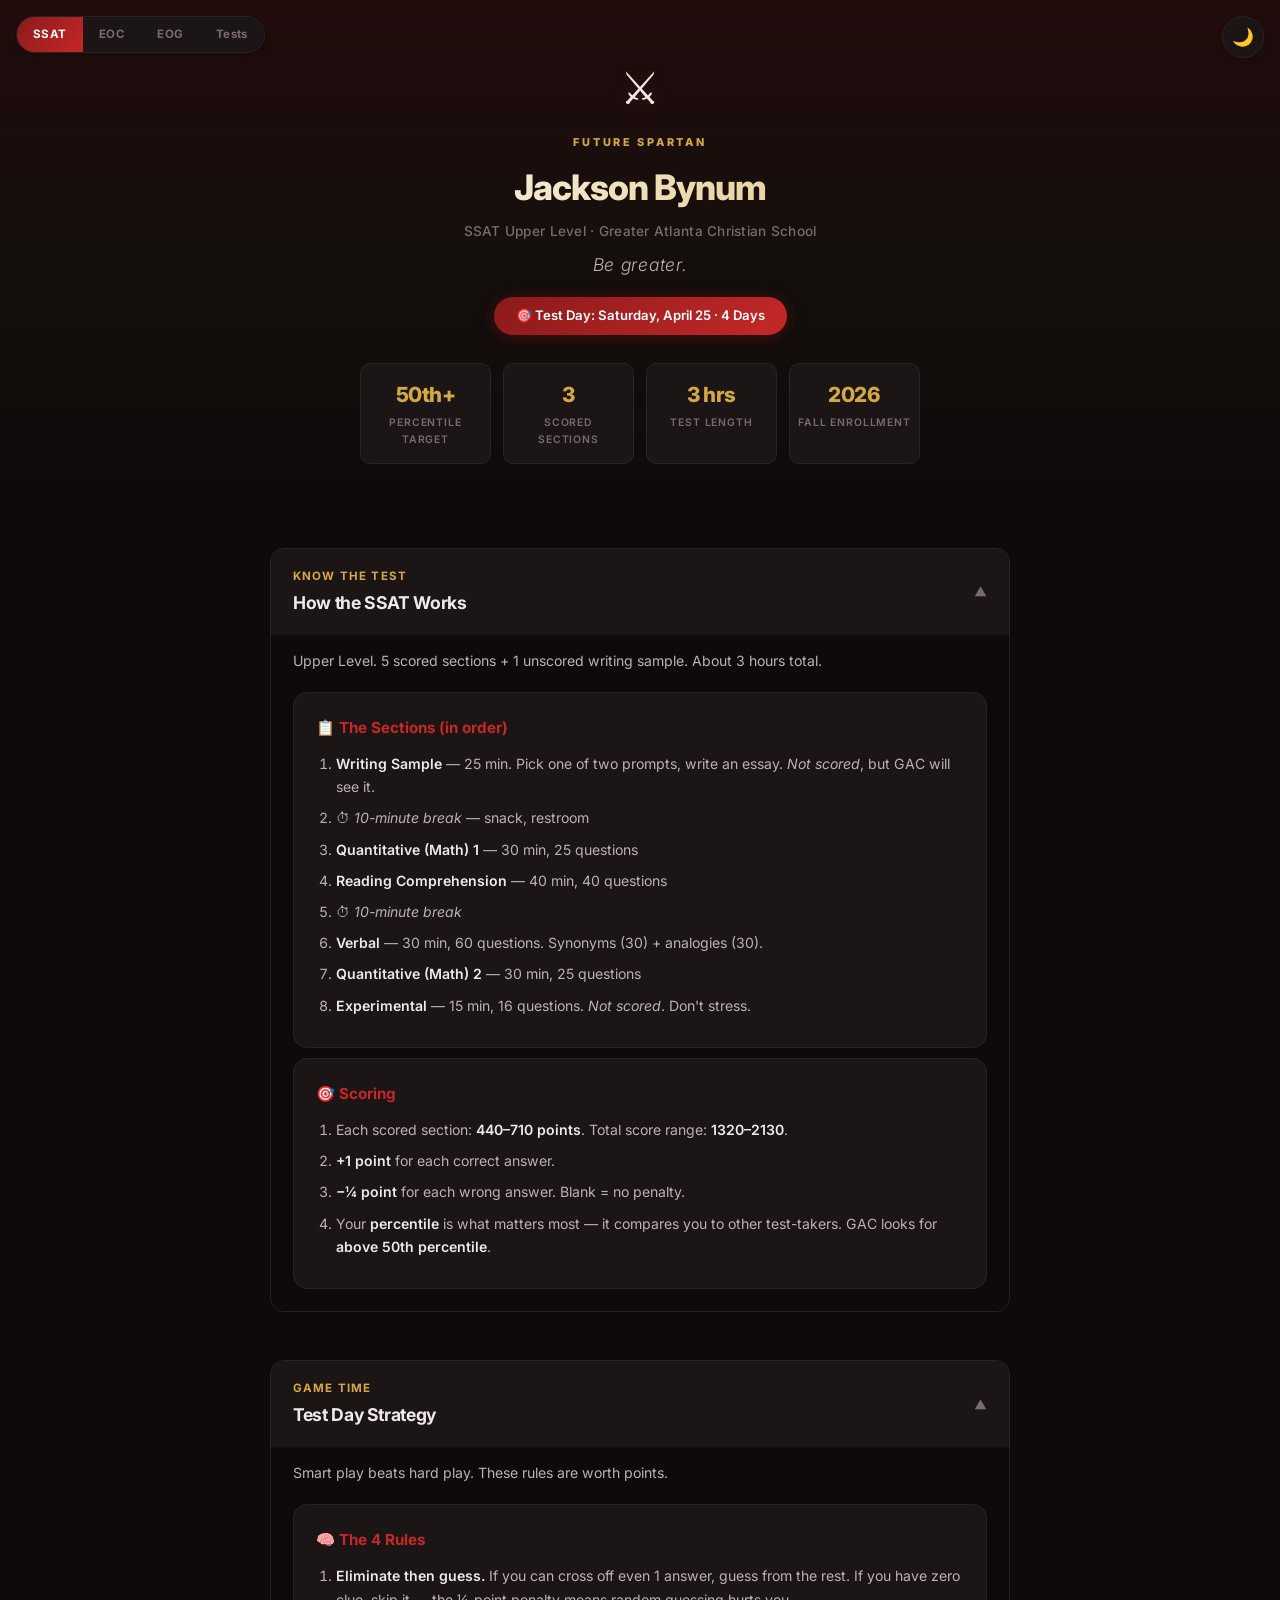
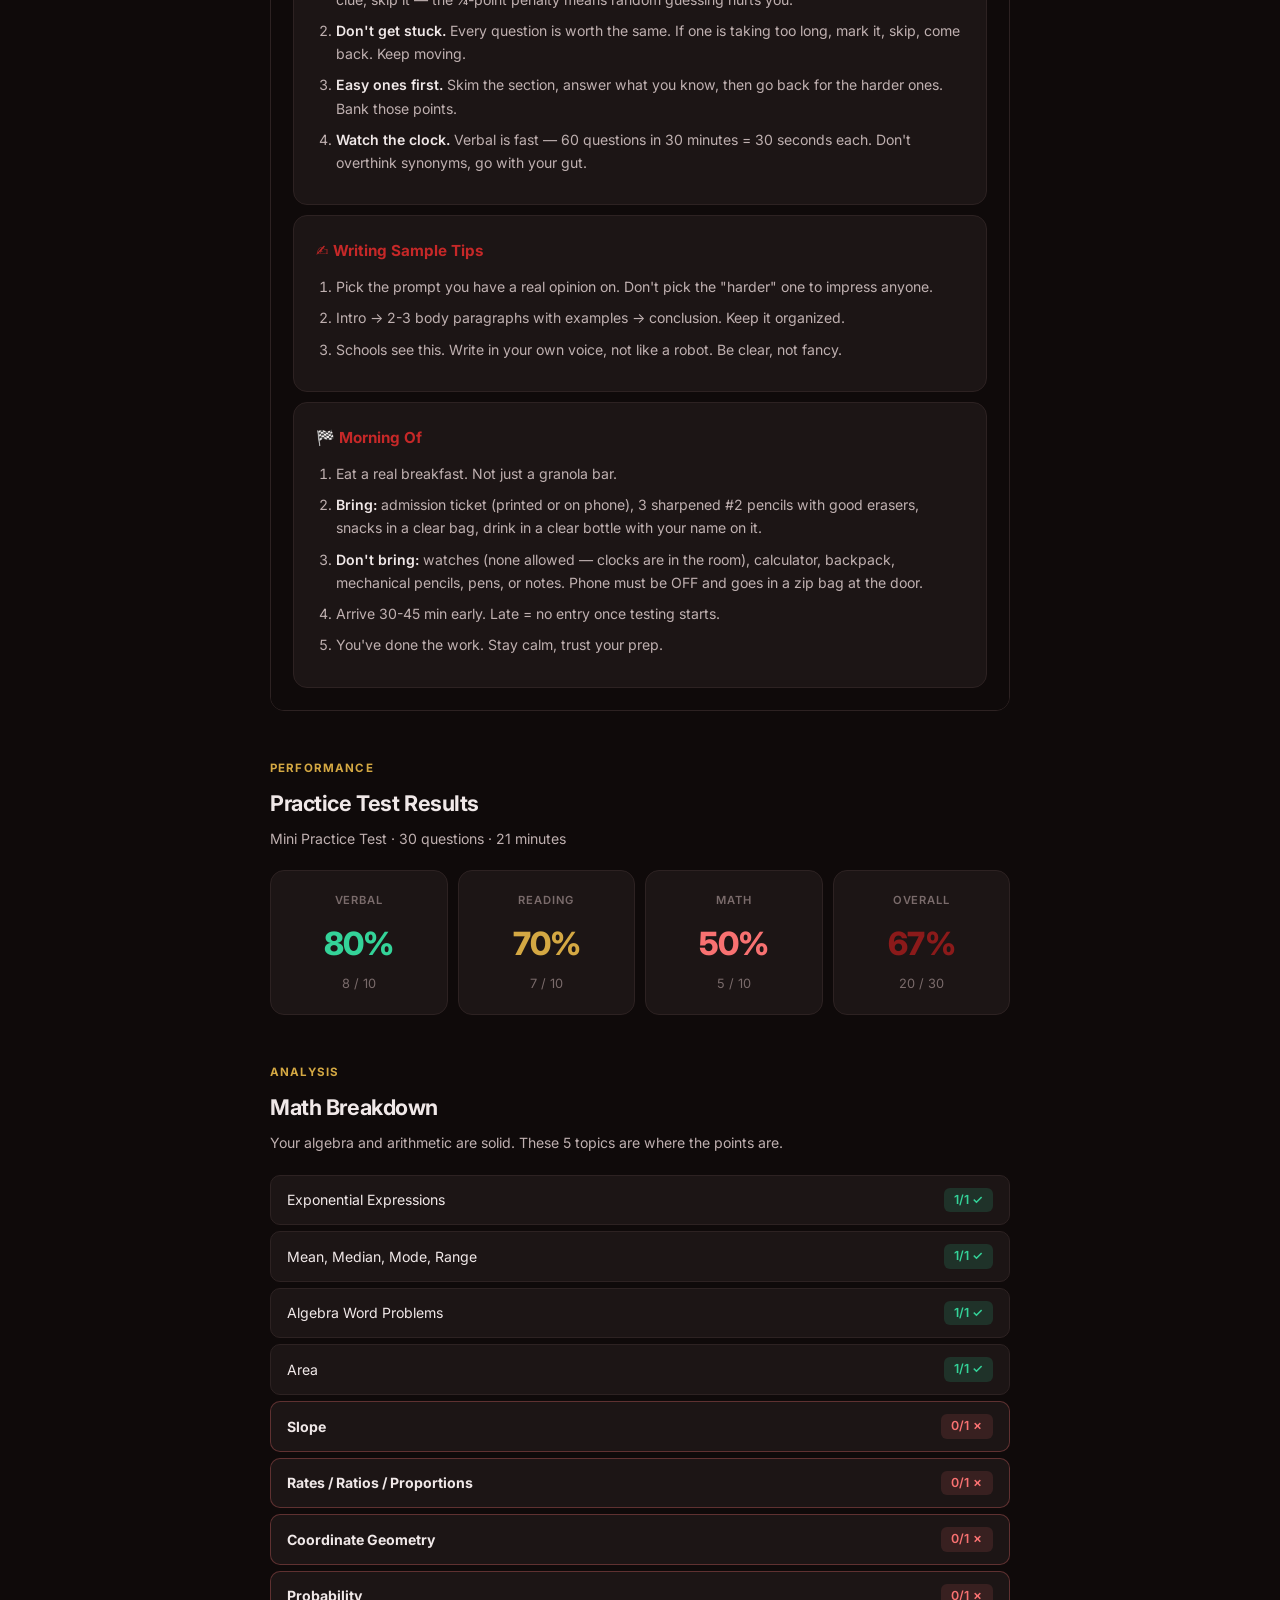
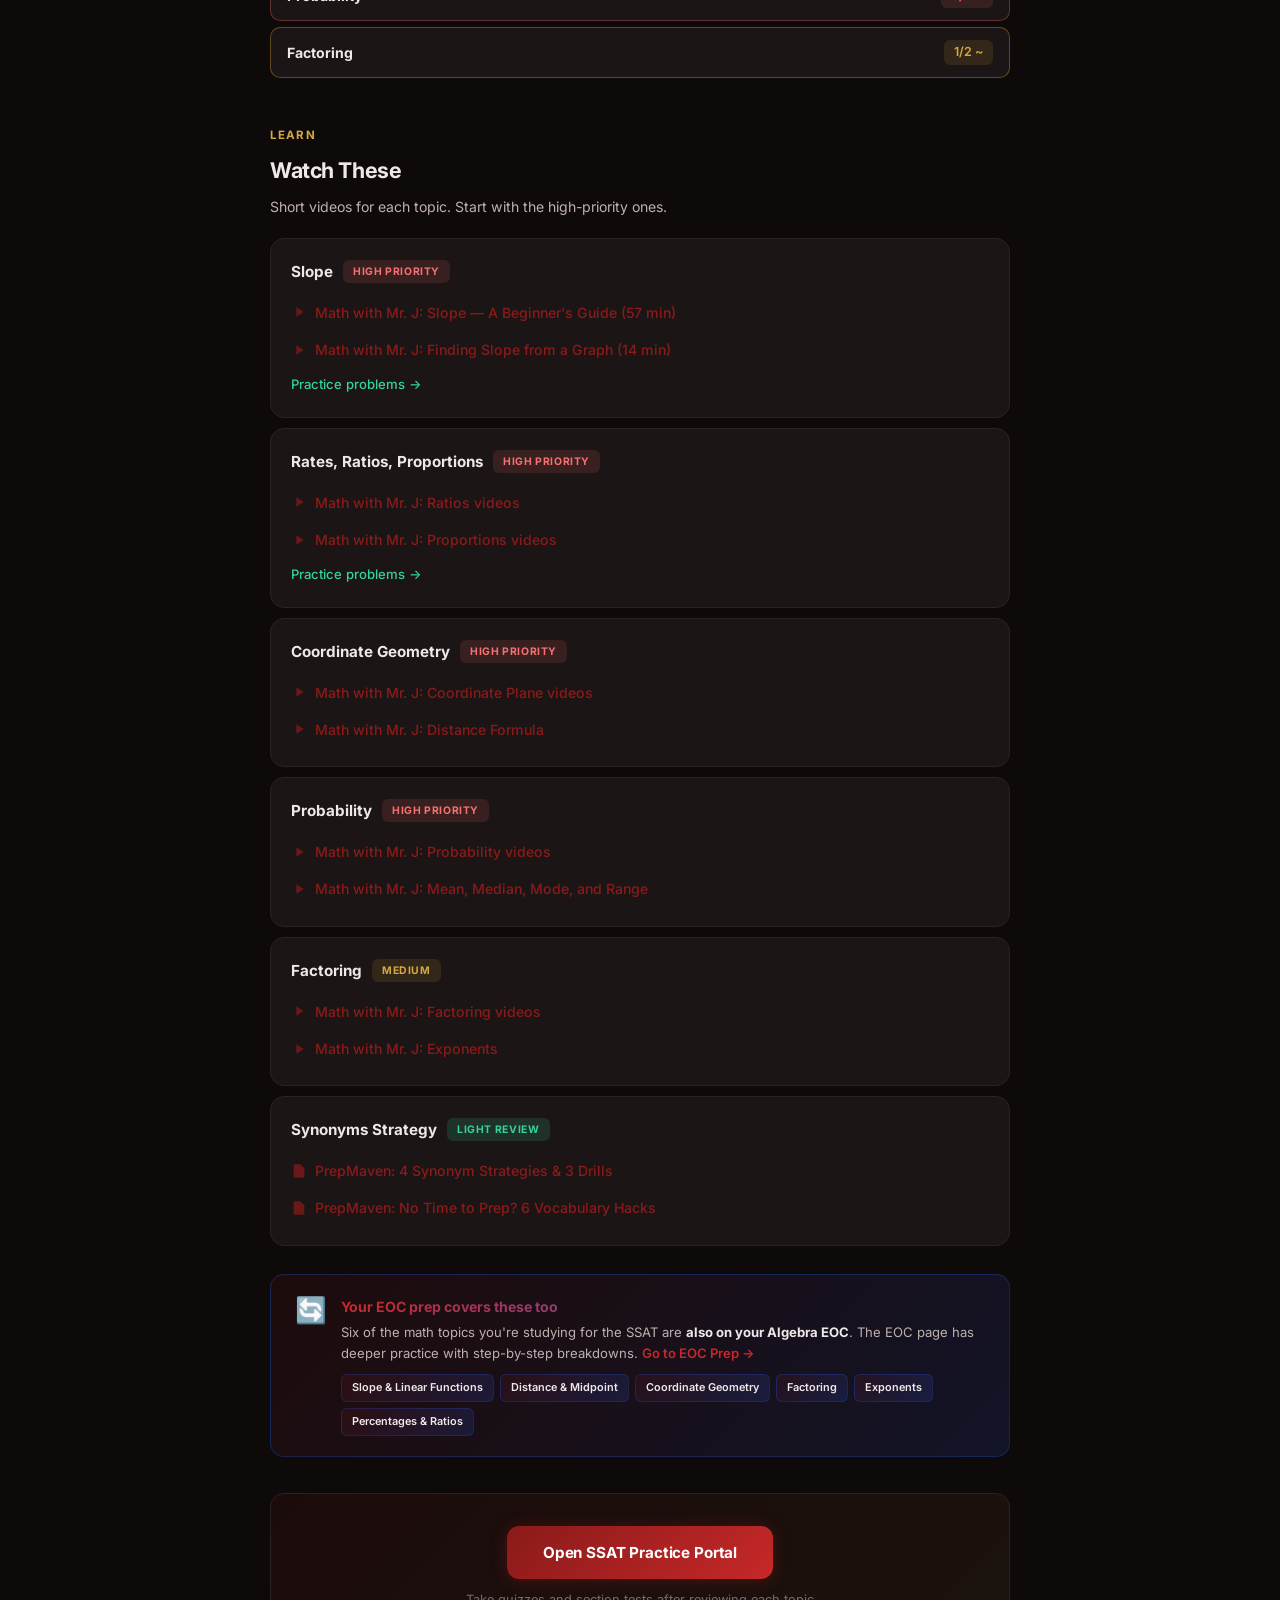
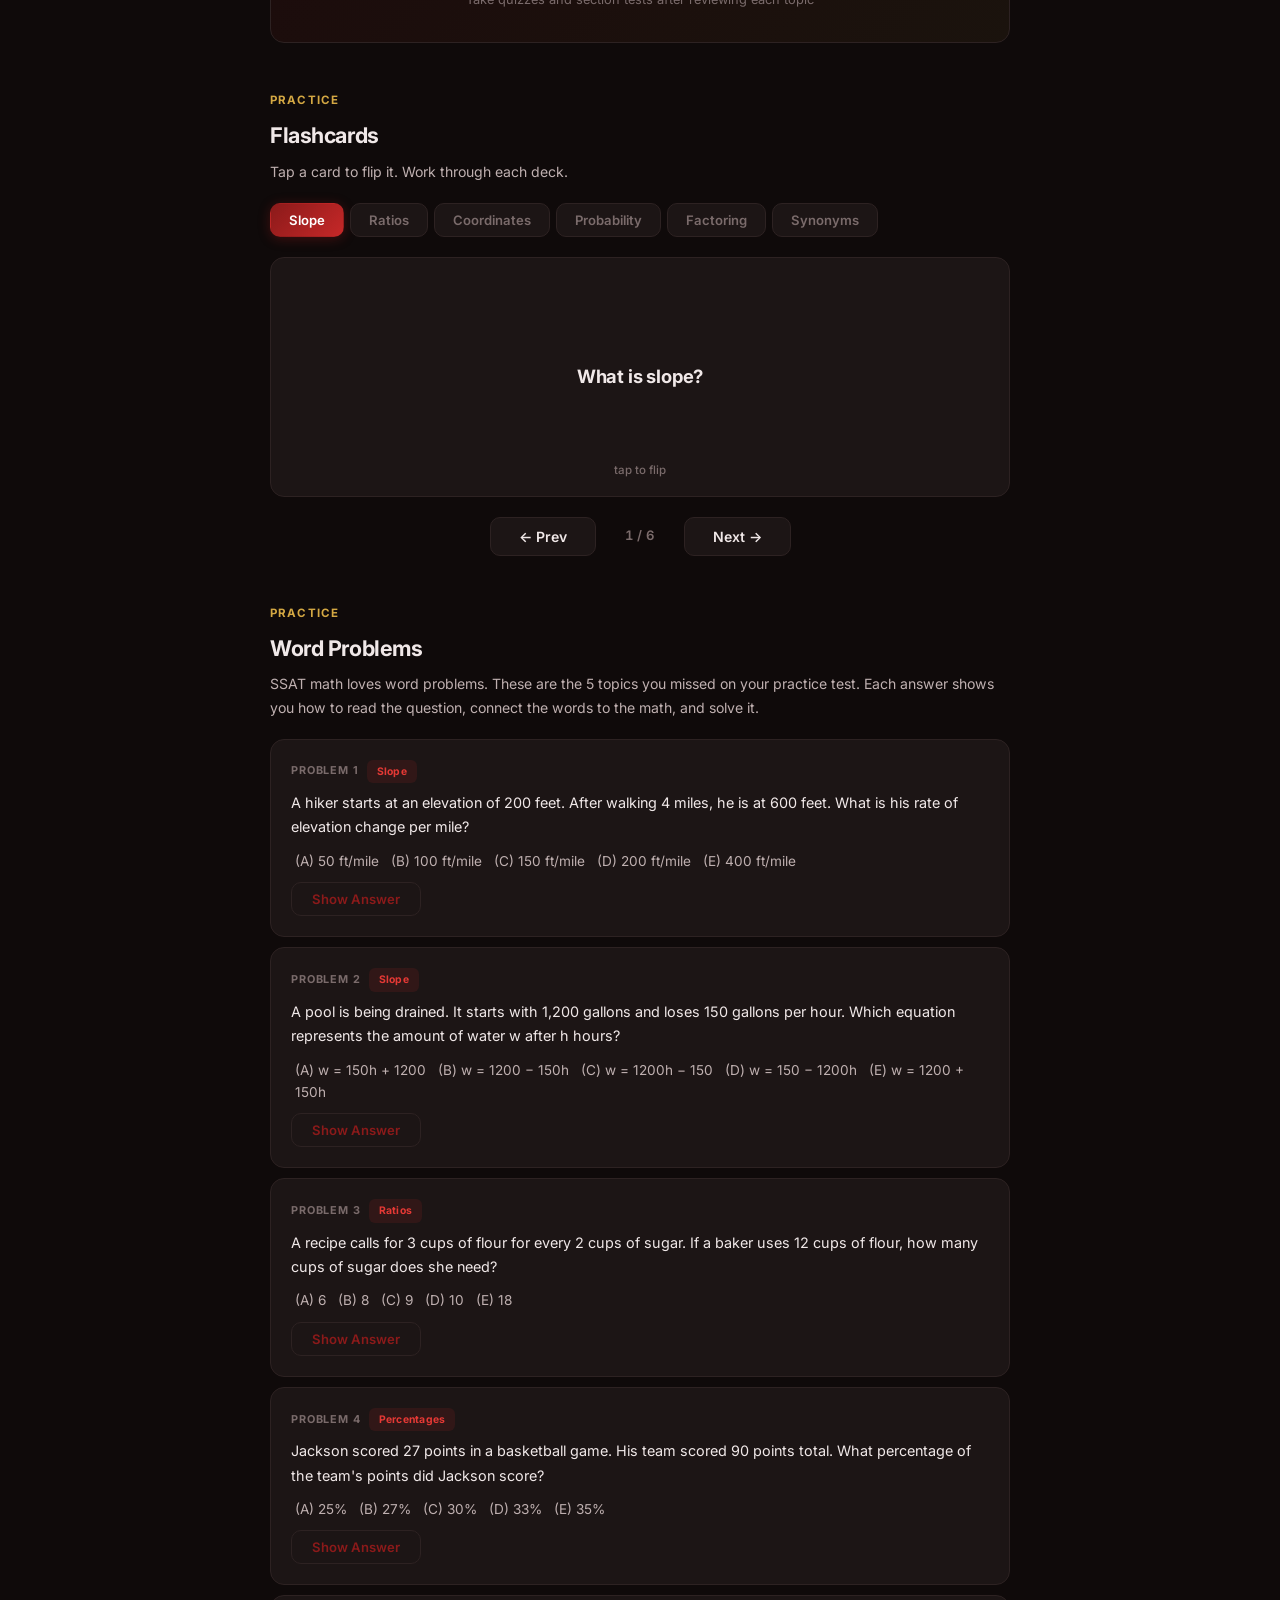
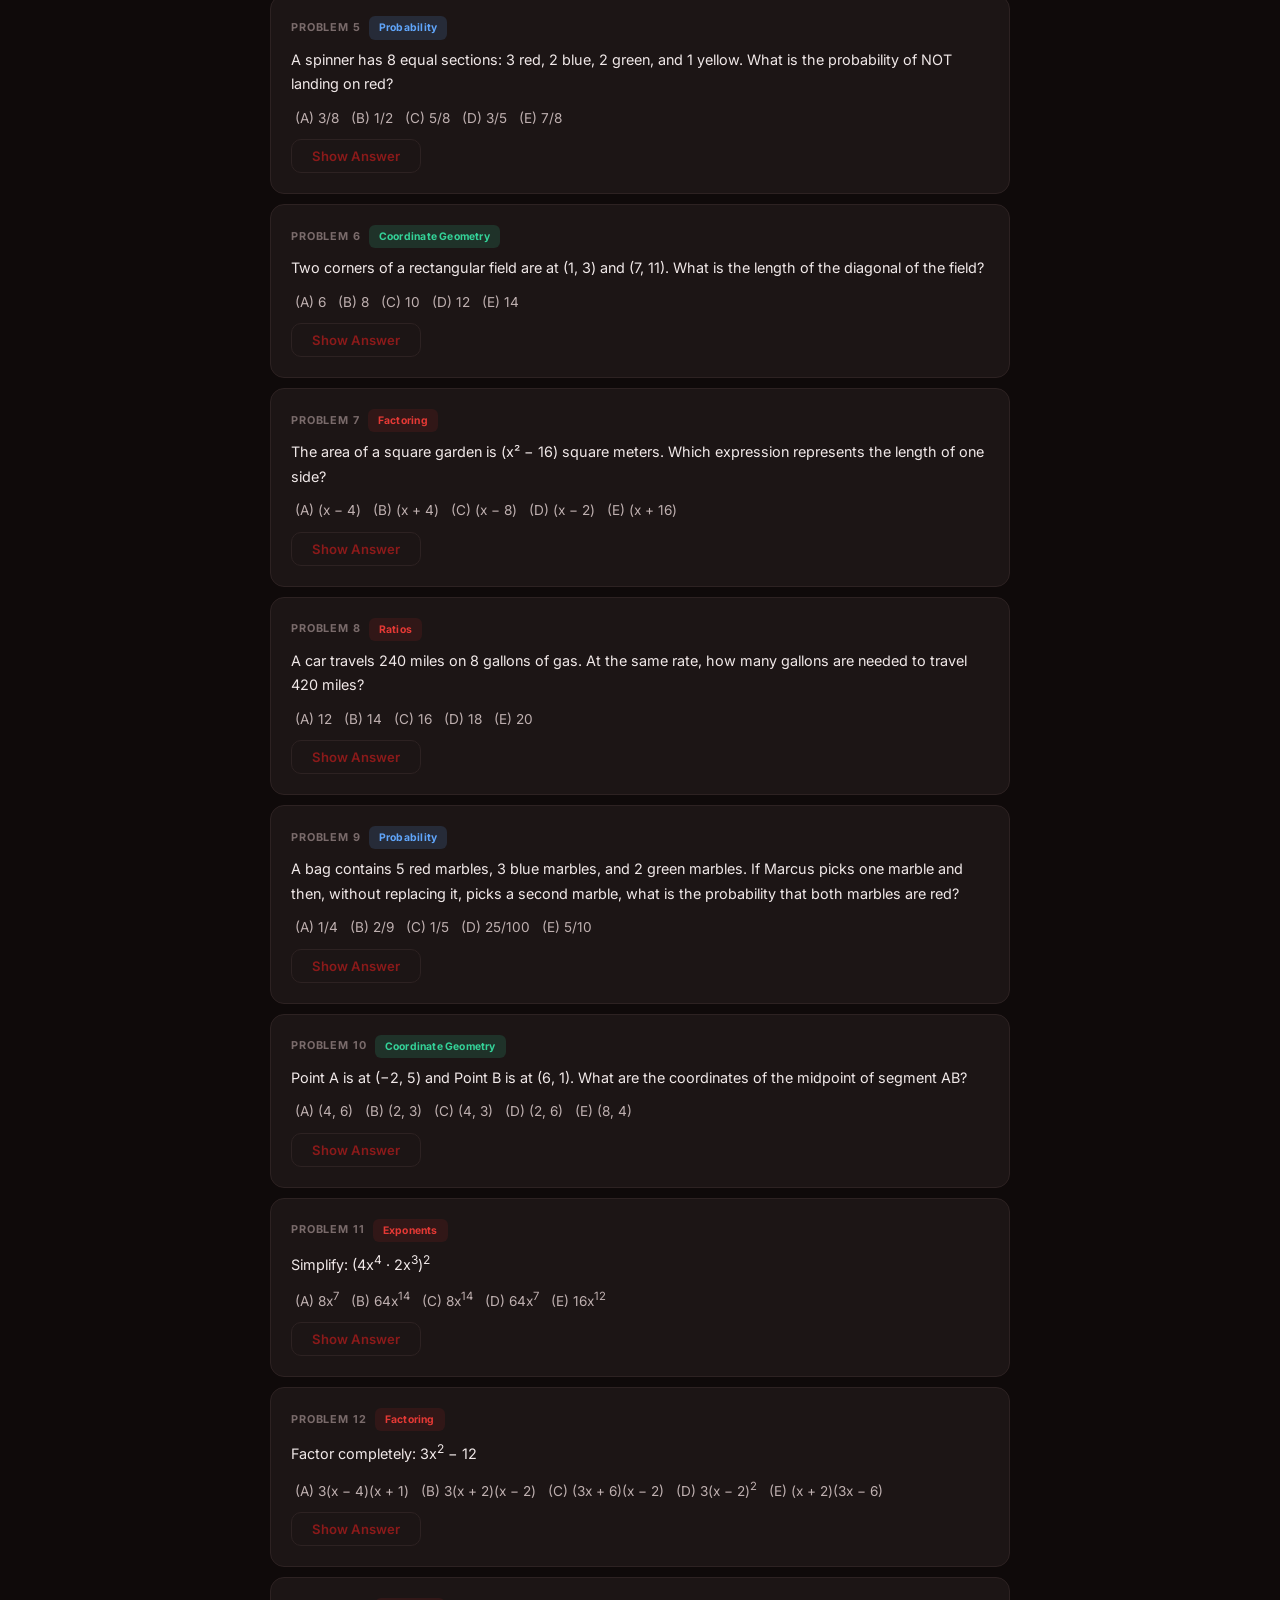
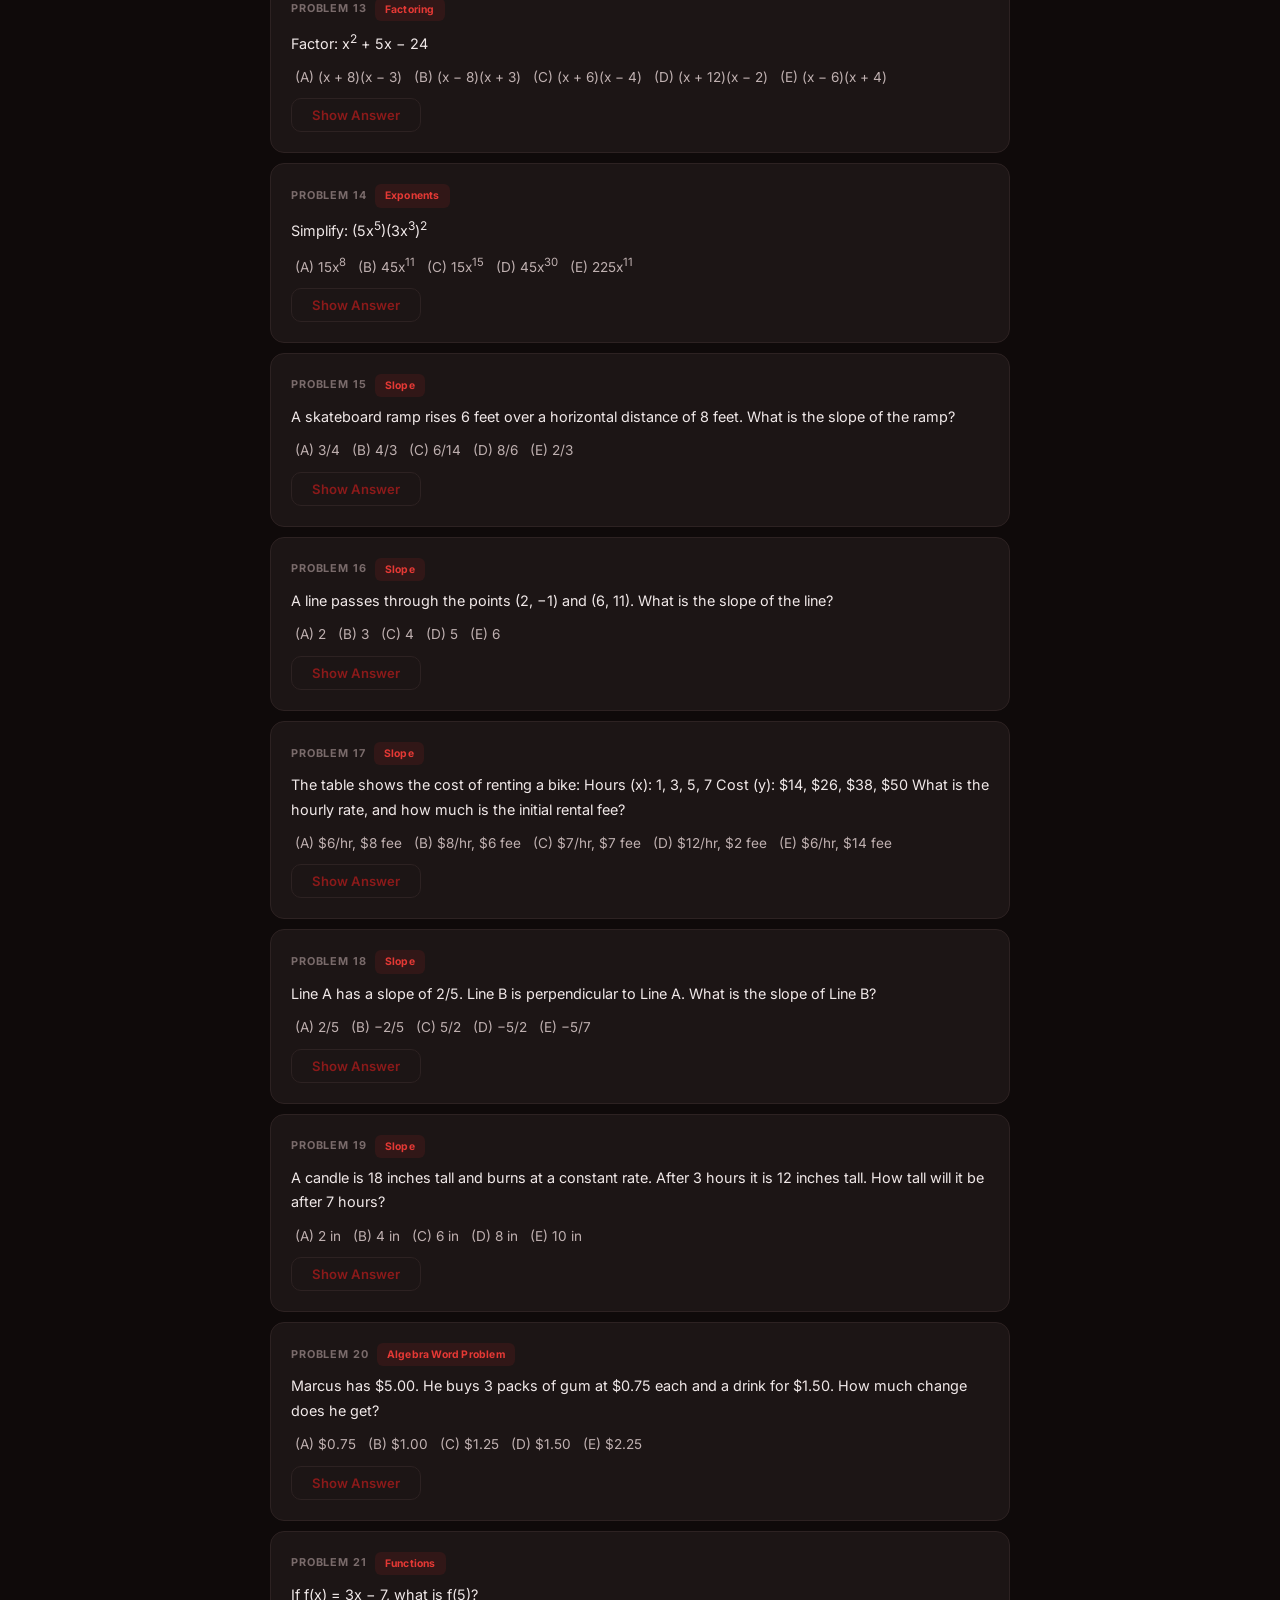
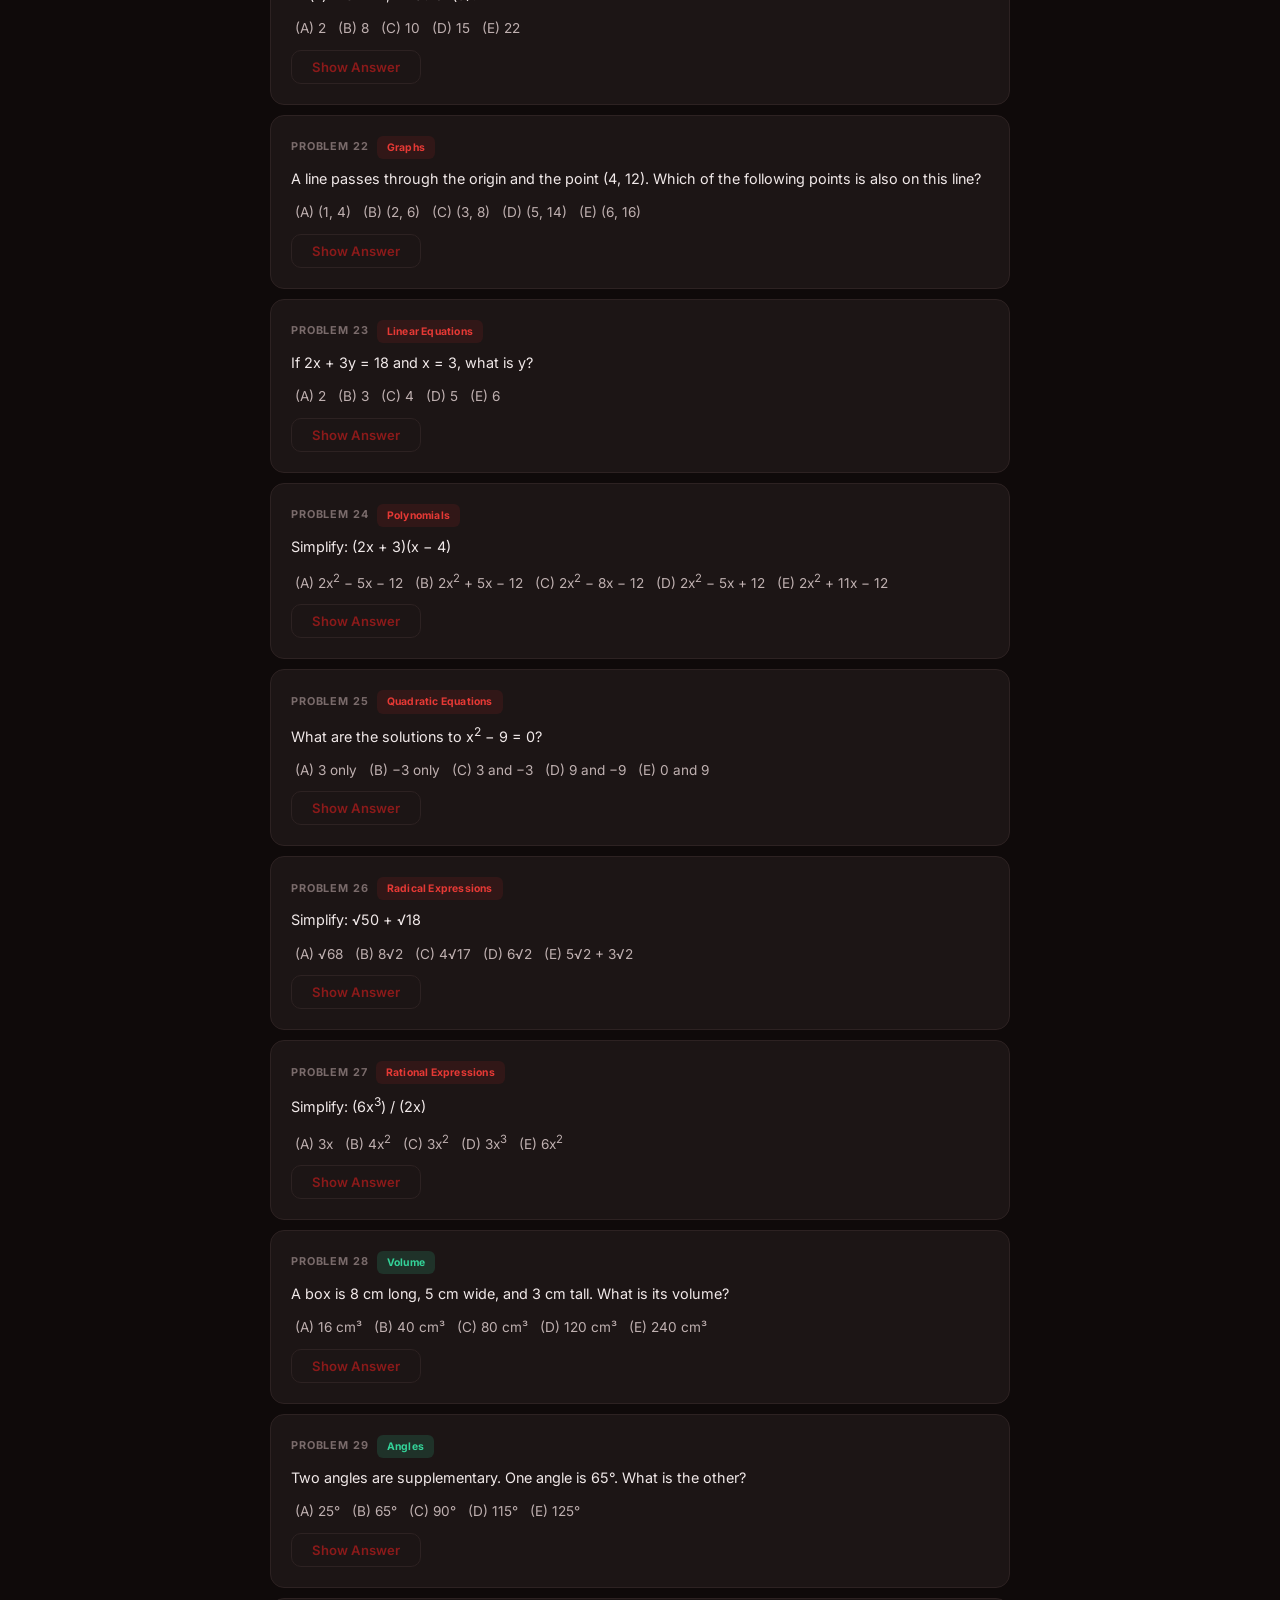
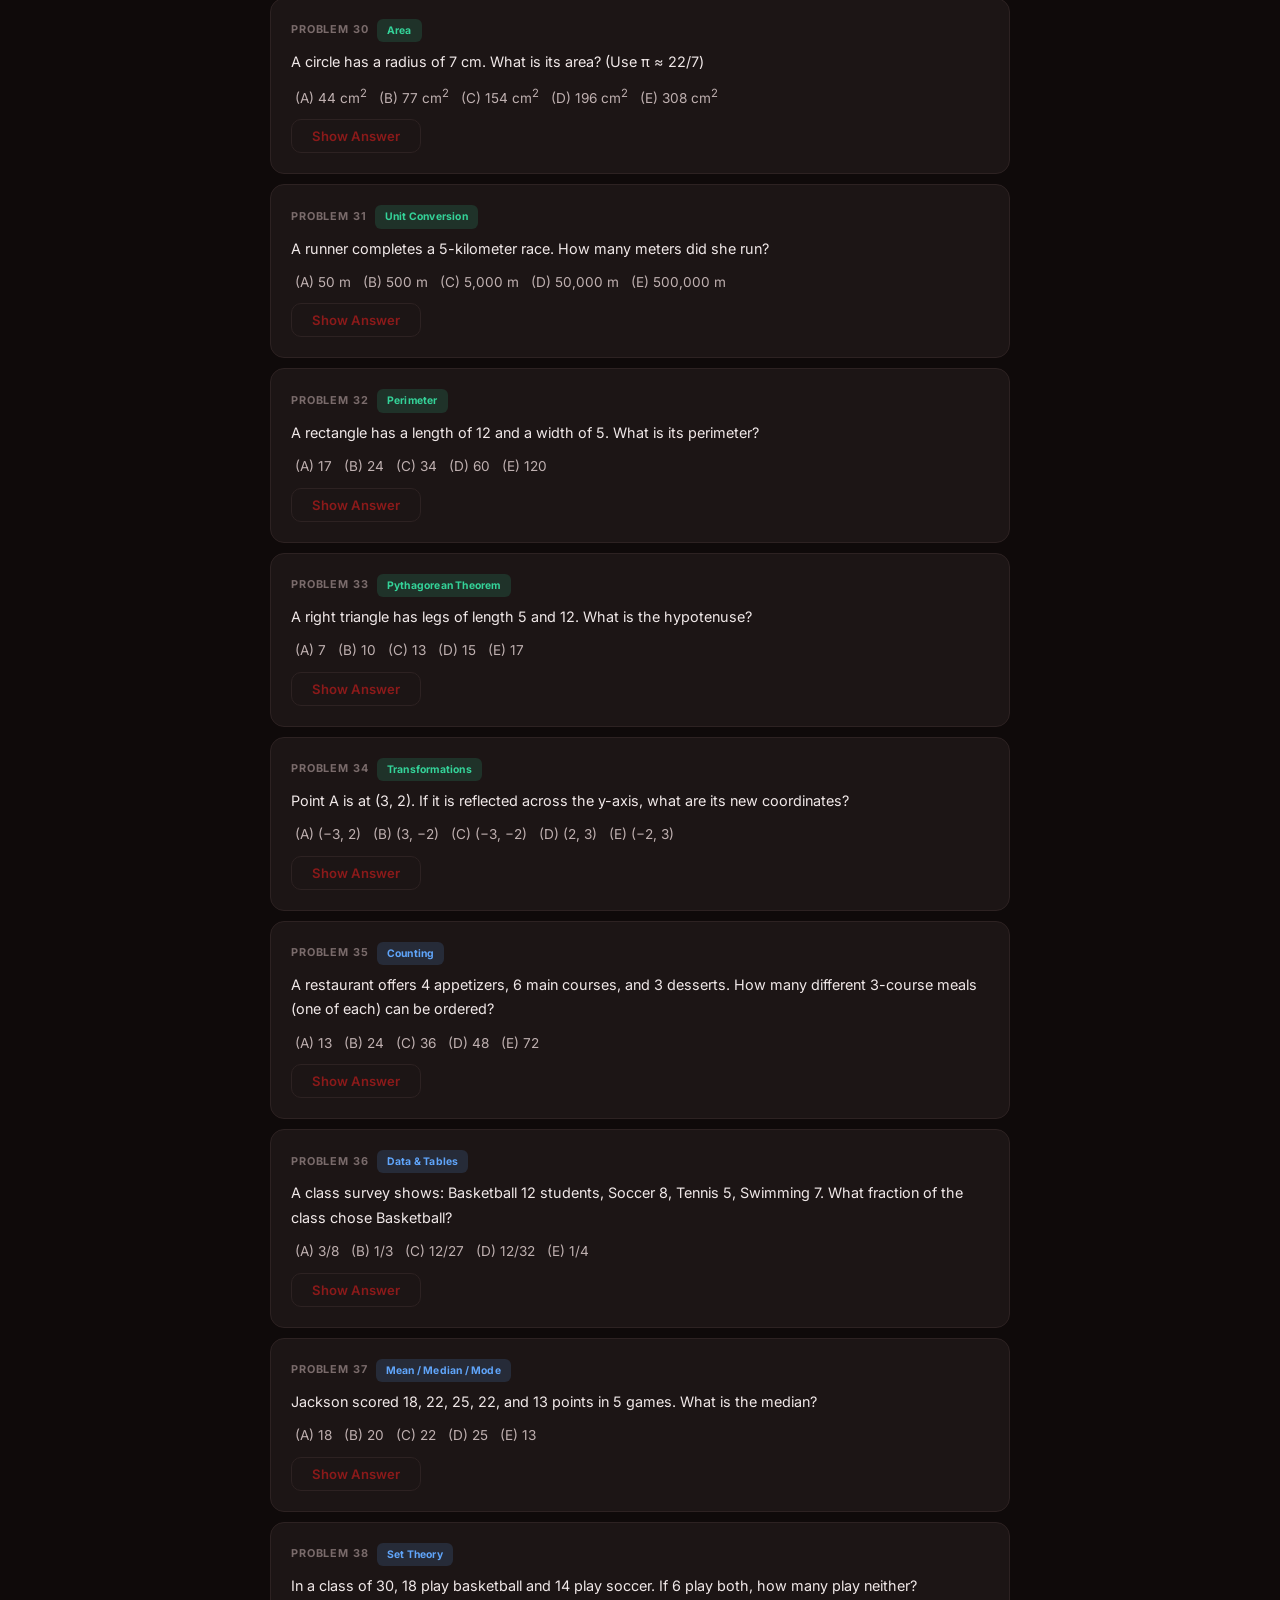
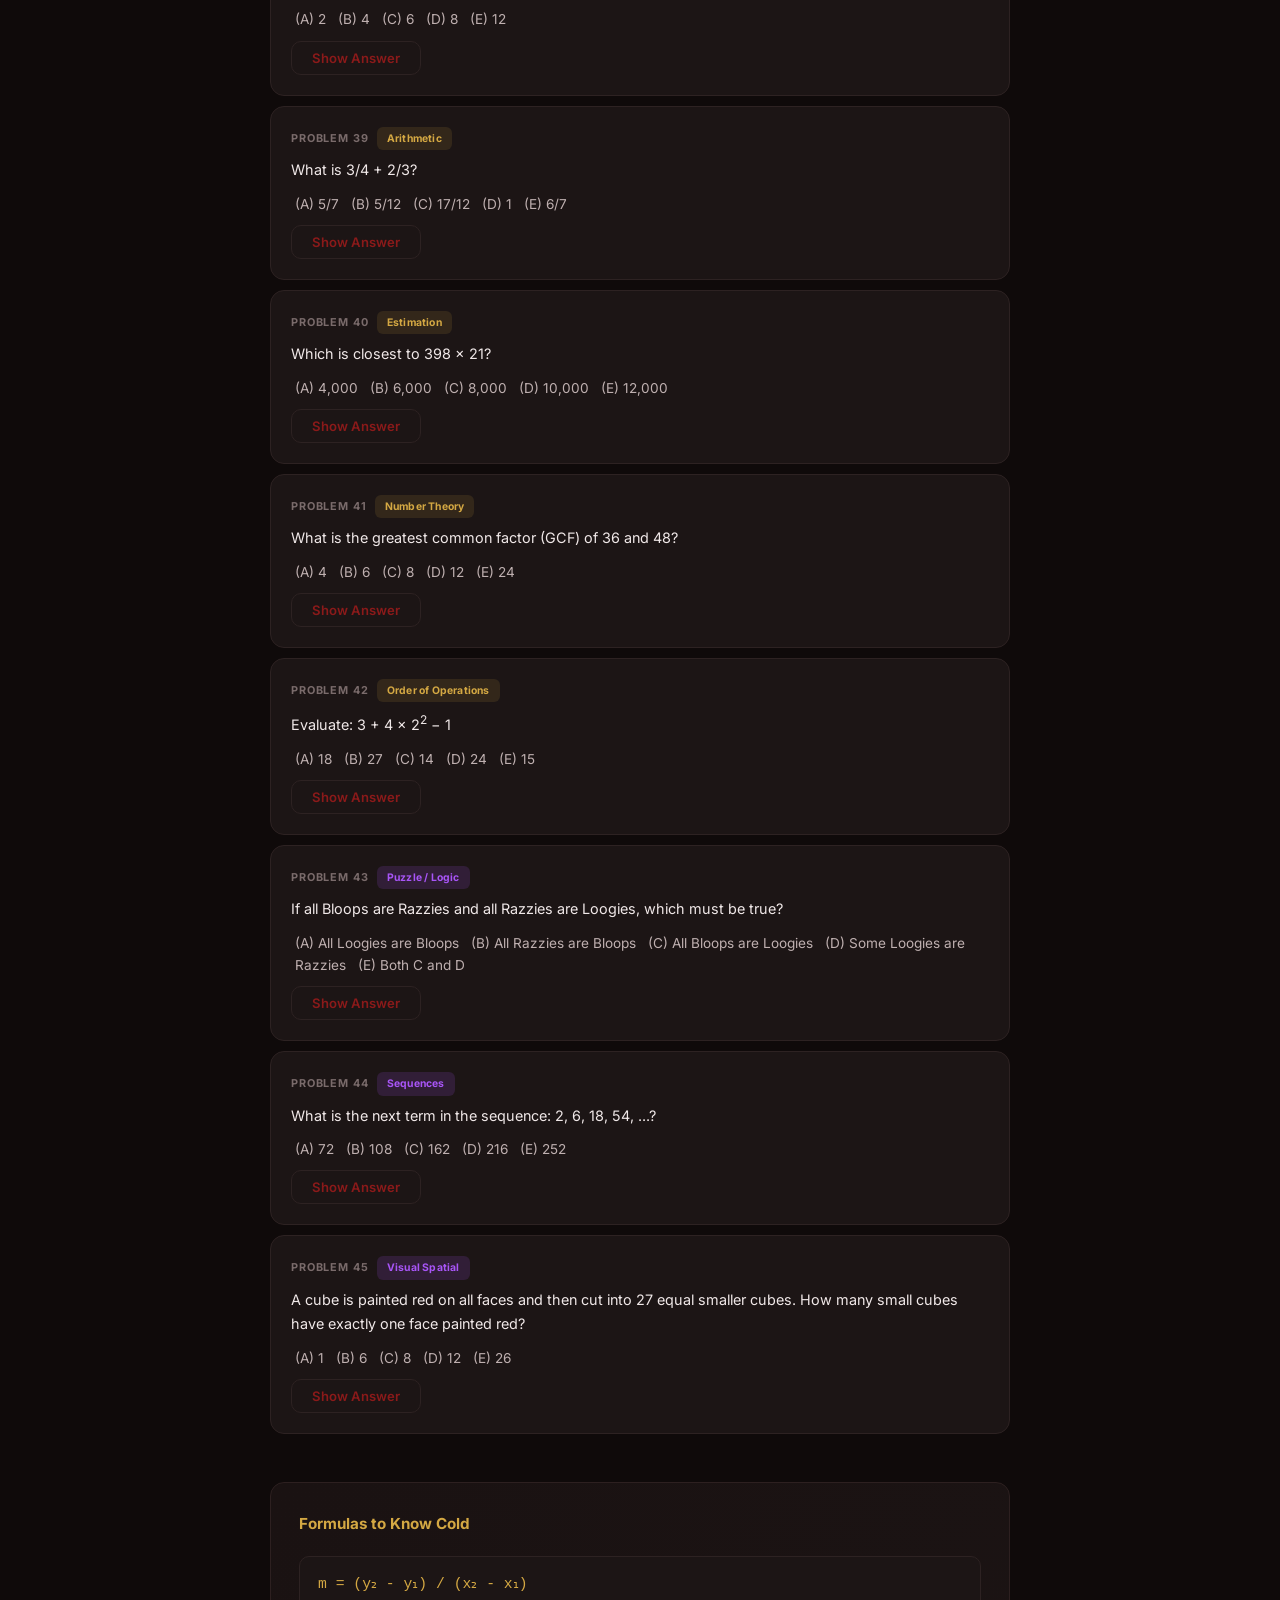
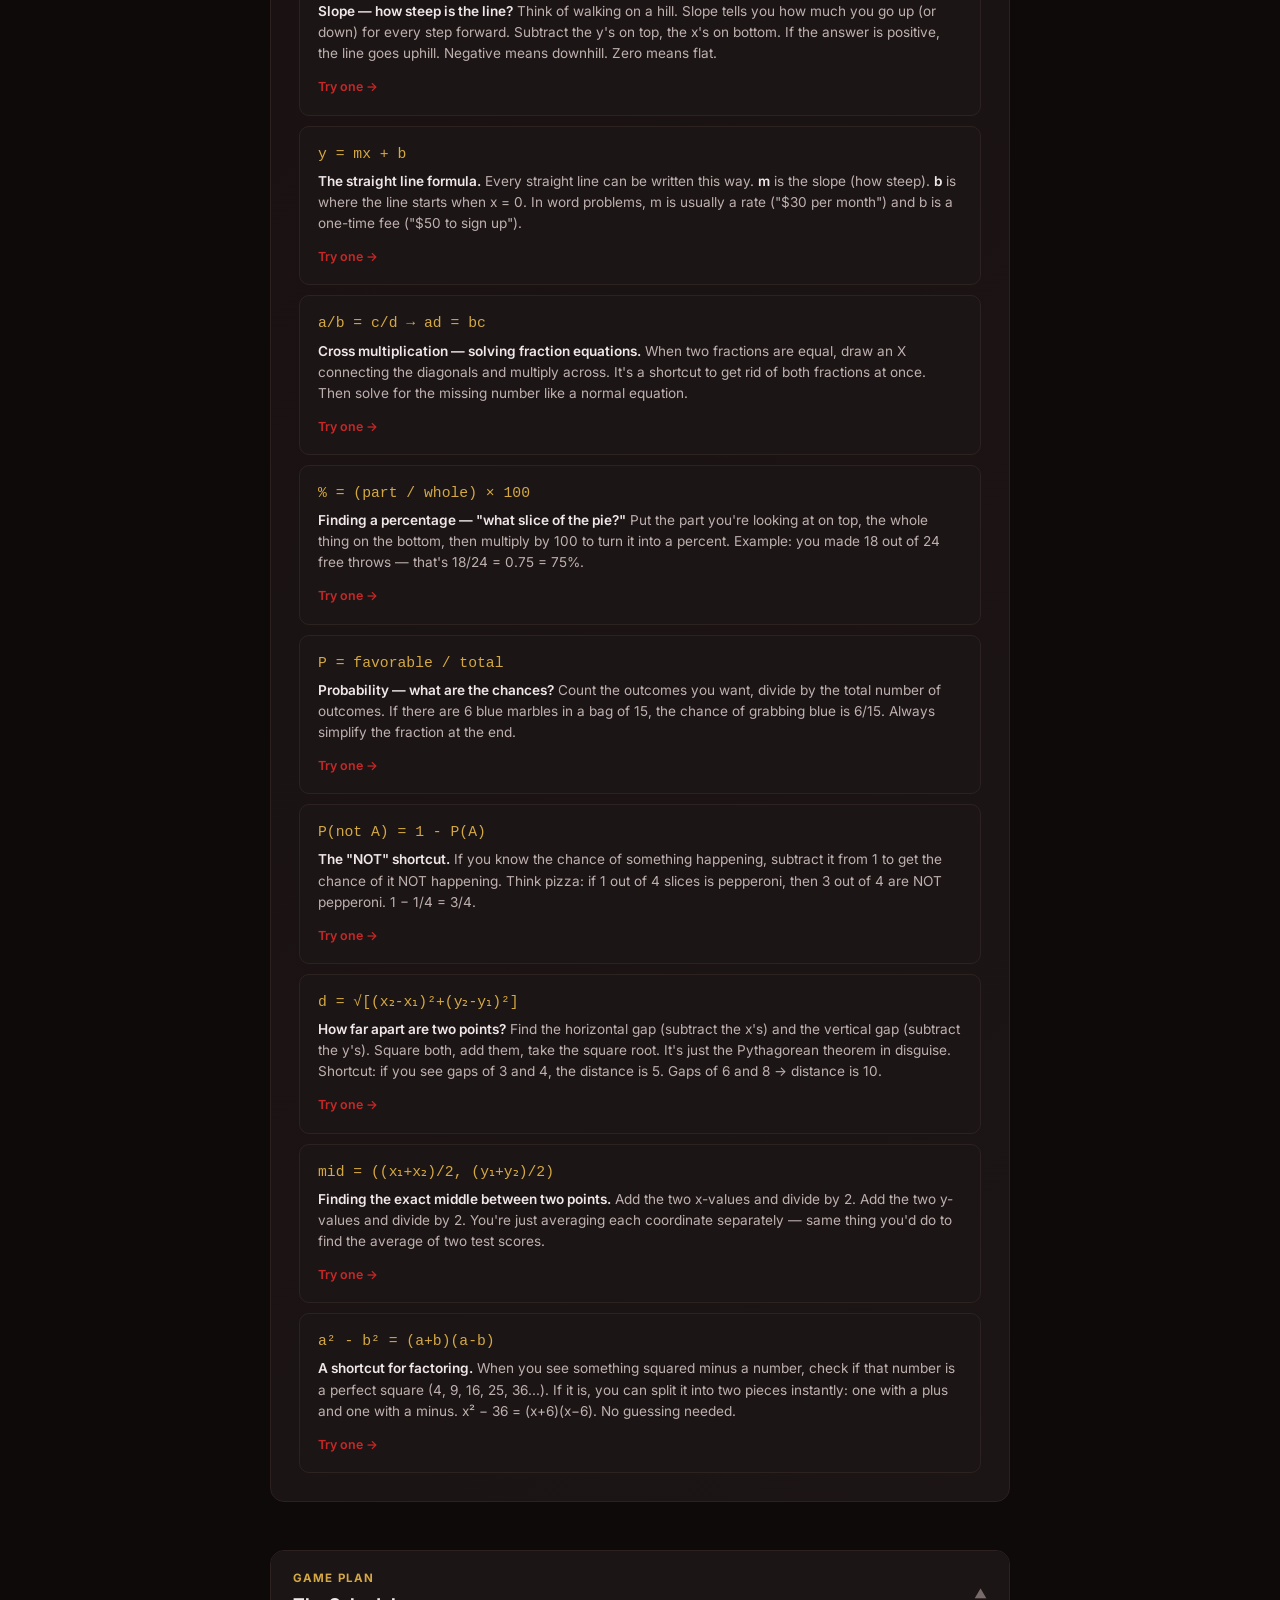
==== commit 0a52be60: "Add Nelson's 4th grade EOG prep page New eog.html with Northwood Elementary branding (Explorers, red" ====
--- a/index.html
+++ b/index.html
@@ -788,7 +788,7 @@
 </head>
 <body>
 
-<div class="mode-toggle"><span class="mode-btn active">SSAT</span><a class="mode-btn inactive" href="eoc.html">EOC</a><a class="mode-btn inactive" href="tests.html">Tests</a></div>
+<div class="mode-toggle"><span class="mode-btn active">SSAT</span><a class="mode-btn inactive" href="eoc.html">EOC</a><a class="mode-btn inactive" href="eog.html">EOG</a><a class="mode-btn inactive" href="tests.html">Tests</a></div>
 <button class="theme-toggle" id="theme-toggle" onclick="toggleTheme()" aria-label="Toggle light/dark mode">🌙</button>
 
 <header>
@@ -1795,13 +1795,19 @@
         <div class="wp-choices">(A) 1 &nbsp; (B) 6 &nbsp; (C) 8 &nbsp; (D) 12 &nbsp; (E) 26</div>
         <button class="wp-reveal" onclick="toggleWP(this)">Show Answer</button>
         <div class="wp-answer"><span class="wp-topic">Topic: Visual Spatial Reasoning</span>
-A 3&times;3&times;3 cube has:
-&bull; 8 corner cubes (3 painted faces each)
-&bull; 12 edge cubes (2 painted faces each)
-&bull; <strong>6 face-center cubes (1 painted face each)</strong>
-&bull; 1 center cube (0 painted faces)
-
-The face-center cubes sit in the middle of each of the 6 faces. Each has exactly 1 red side.
+27 small cubes = 3&times;3&times;3 (think Rubik's cube). Two cuts along each direction: left-right, front-back, top-bottom.
+
+Each small cube sits in one of four positions:
+&bull; 8 corner cubes &mdash; 3 painted faces each
+&bull; 12 edge cubes &mdash; 2 painted faces each
+&bull; <strong>6 face-center cubes &mdash; 1 painted face each</strong>
+&bull; 1 hidden center cube &mdash; 0 painted faces
+
+Check: 8 + 12 + 6 + 1 = 27 &check;
+
+The question asks "exactly one face" &mdash; that's the 6 face-center cubes, one in the middle of each flat side.
+
+<strong>Best approach:</strong> Memorize the breakdown &mdash; 8, 12, 6, 1. If they ask 3 faces = 8. Two faces = 12. One face = 6. Zero = 1. That's all you need.
 
 <span class="wp-final">Answer: (B) 6</span></div>
       </div>
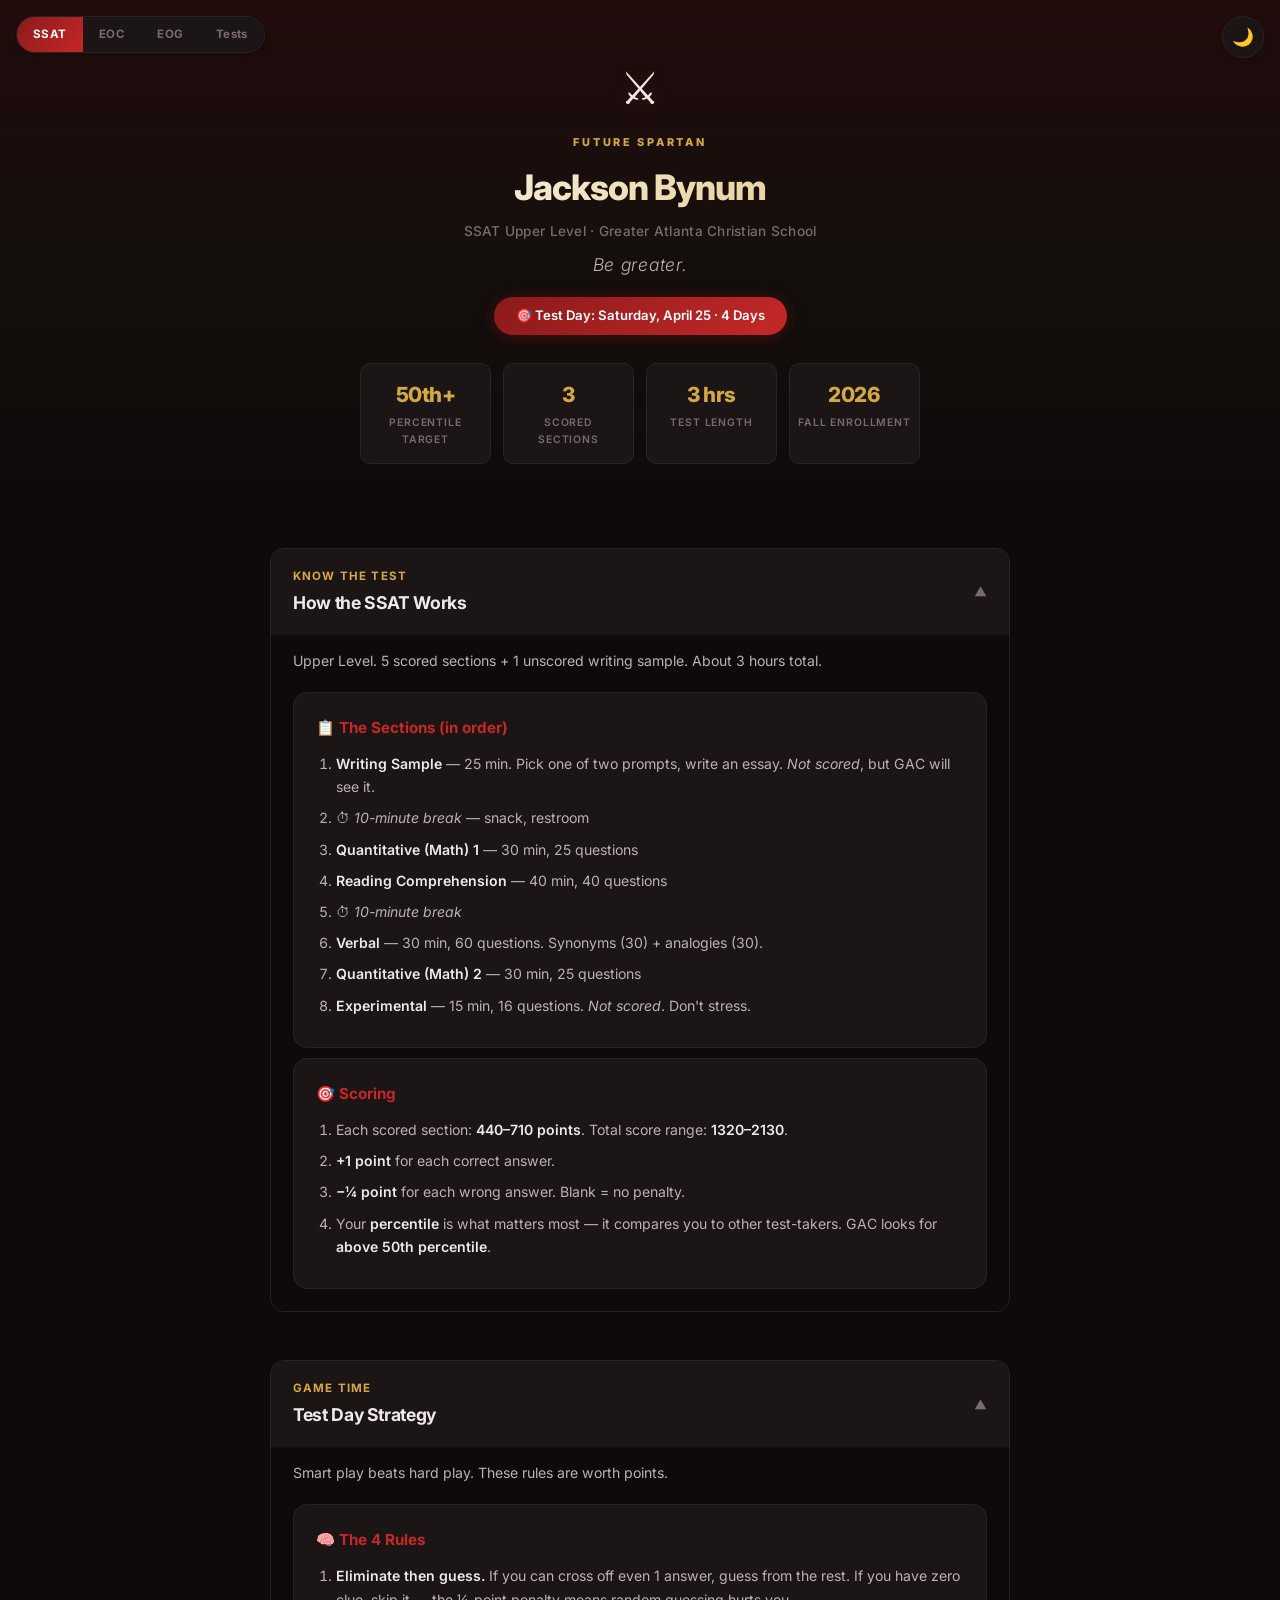
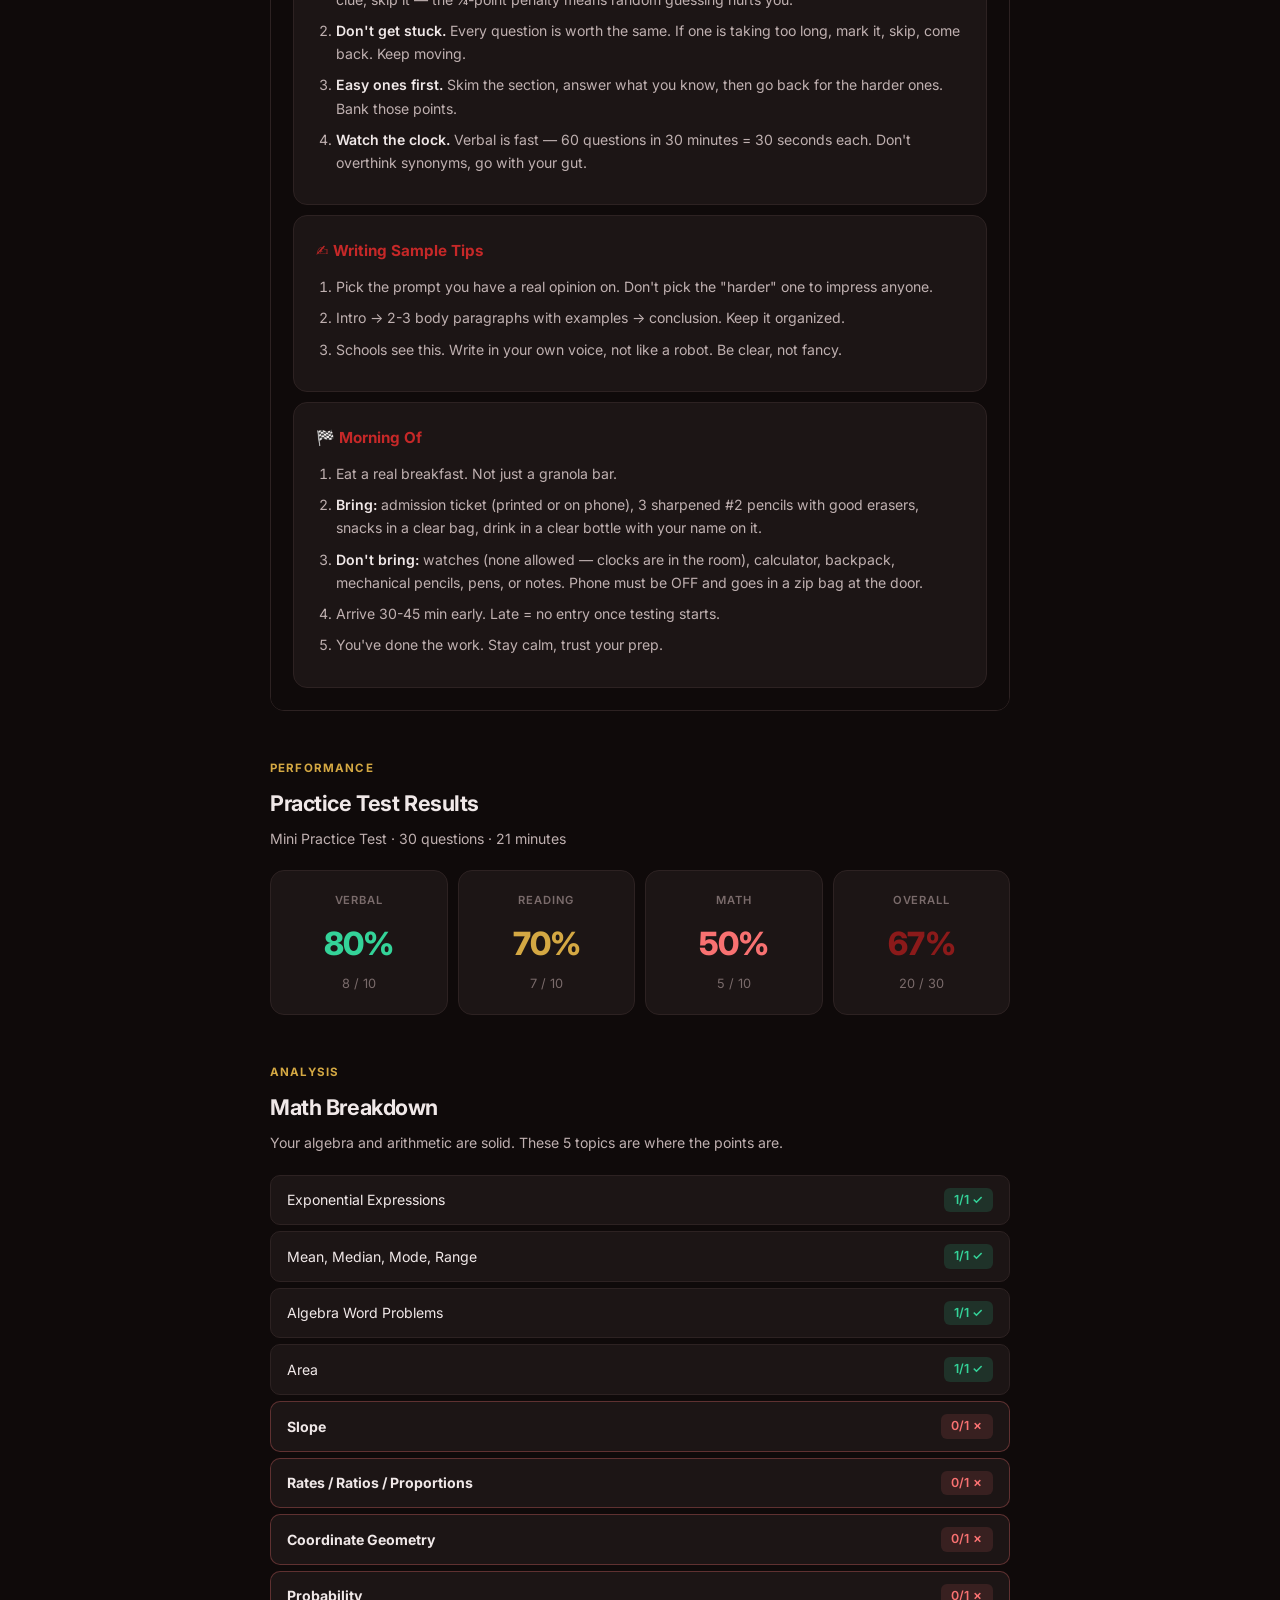
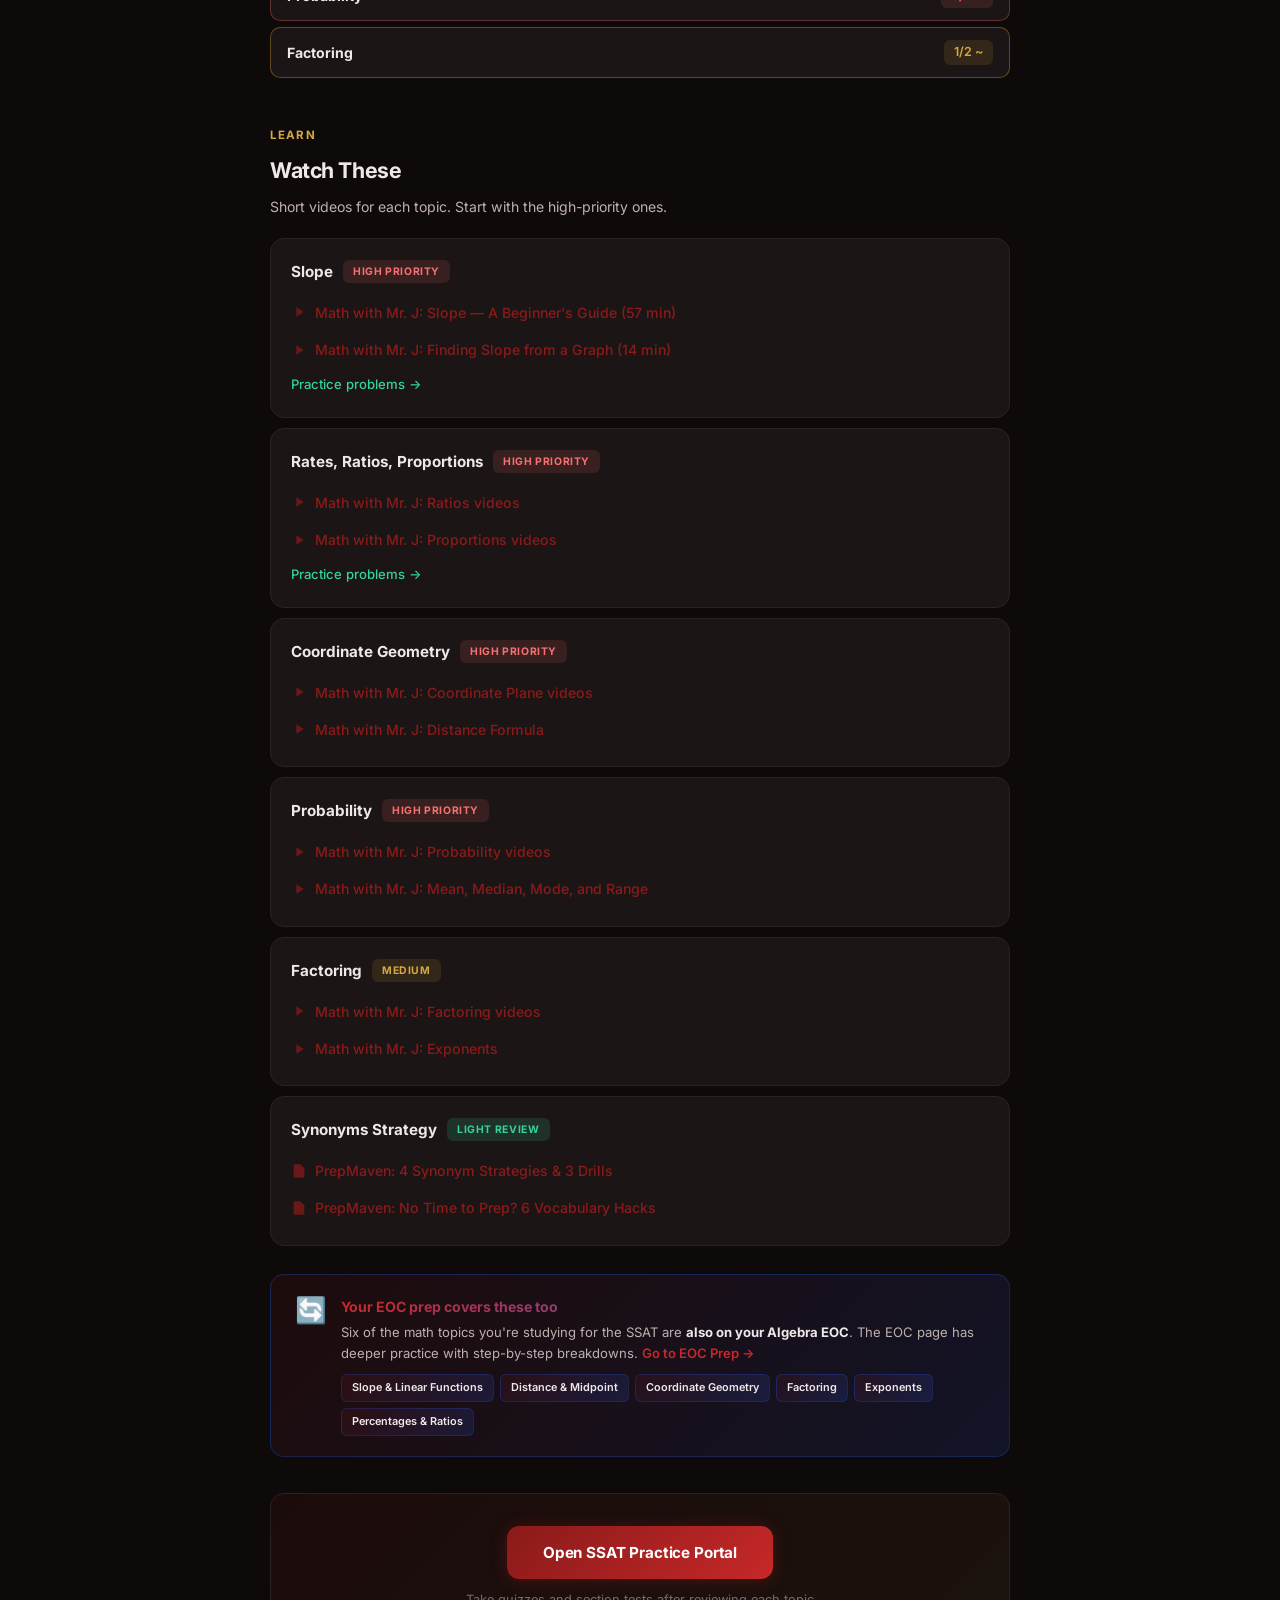
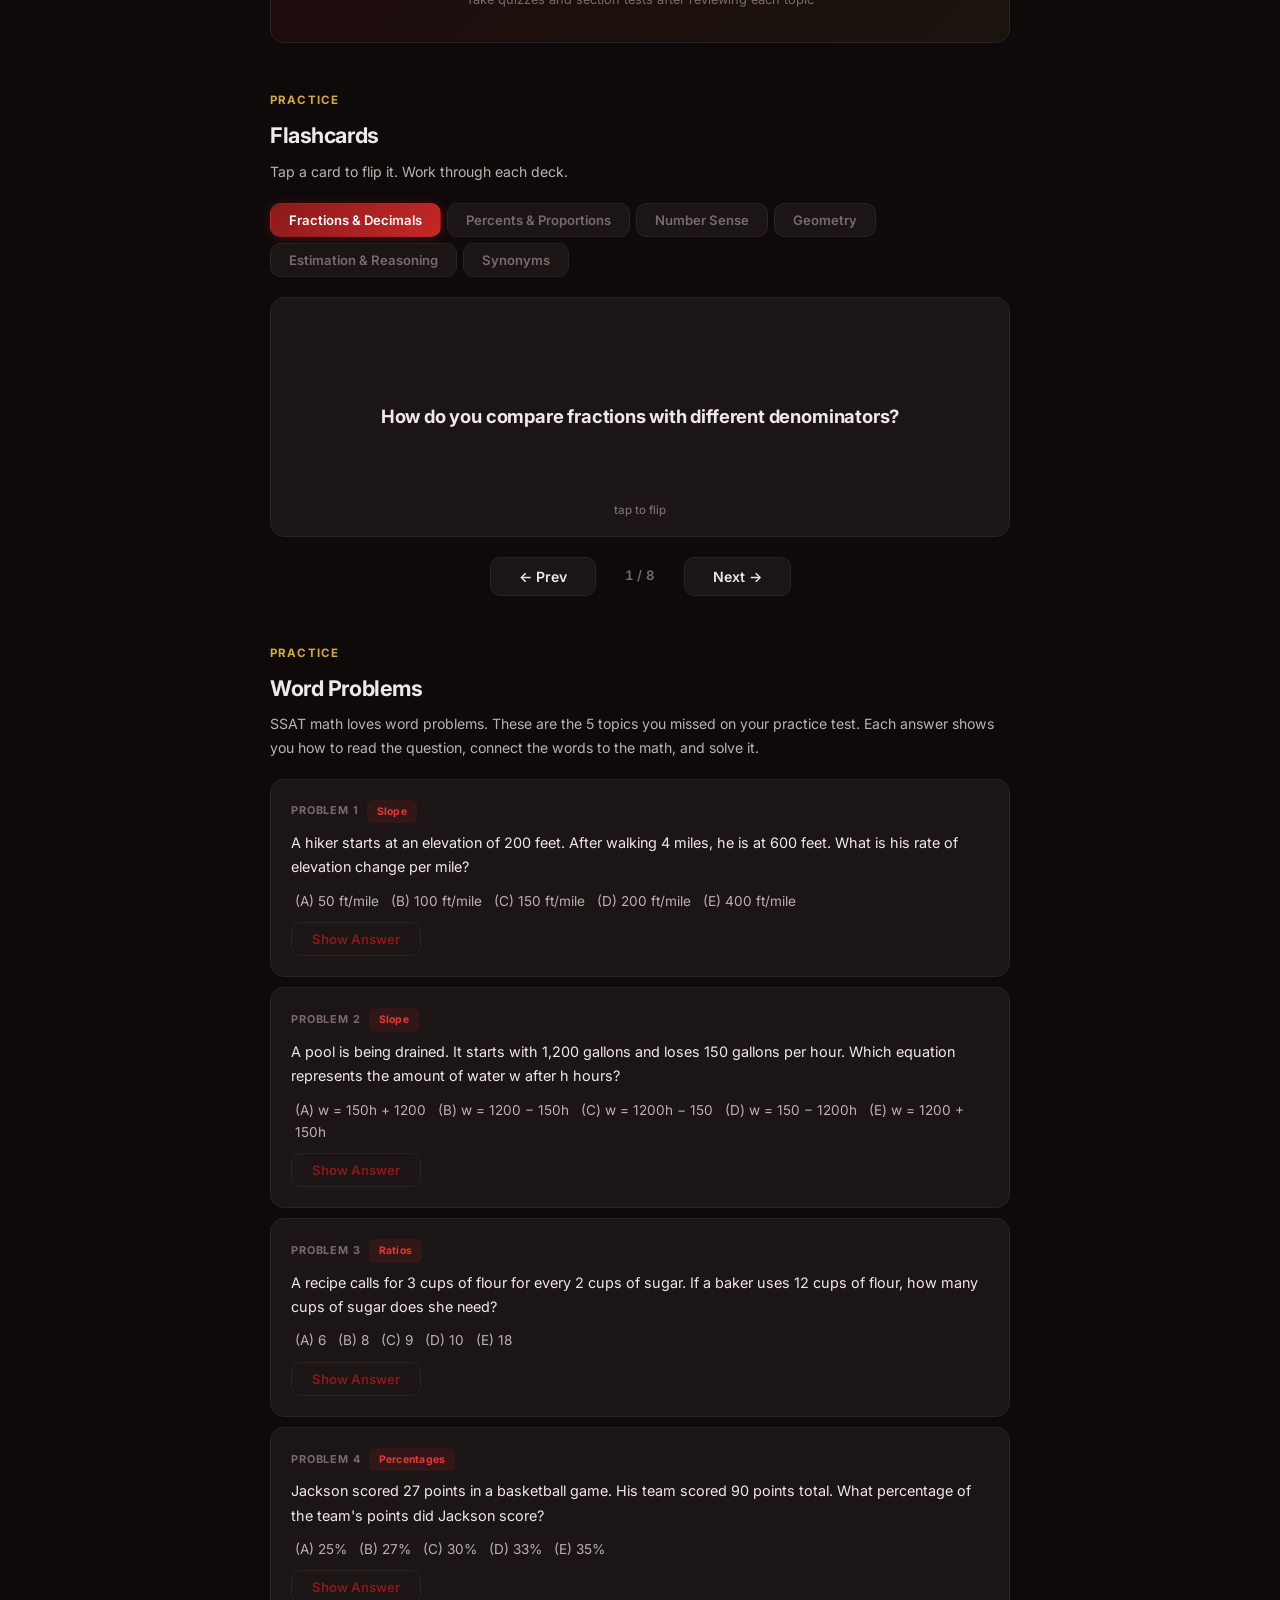
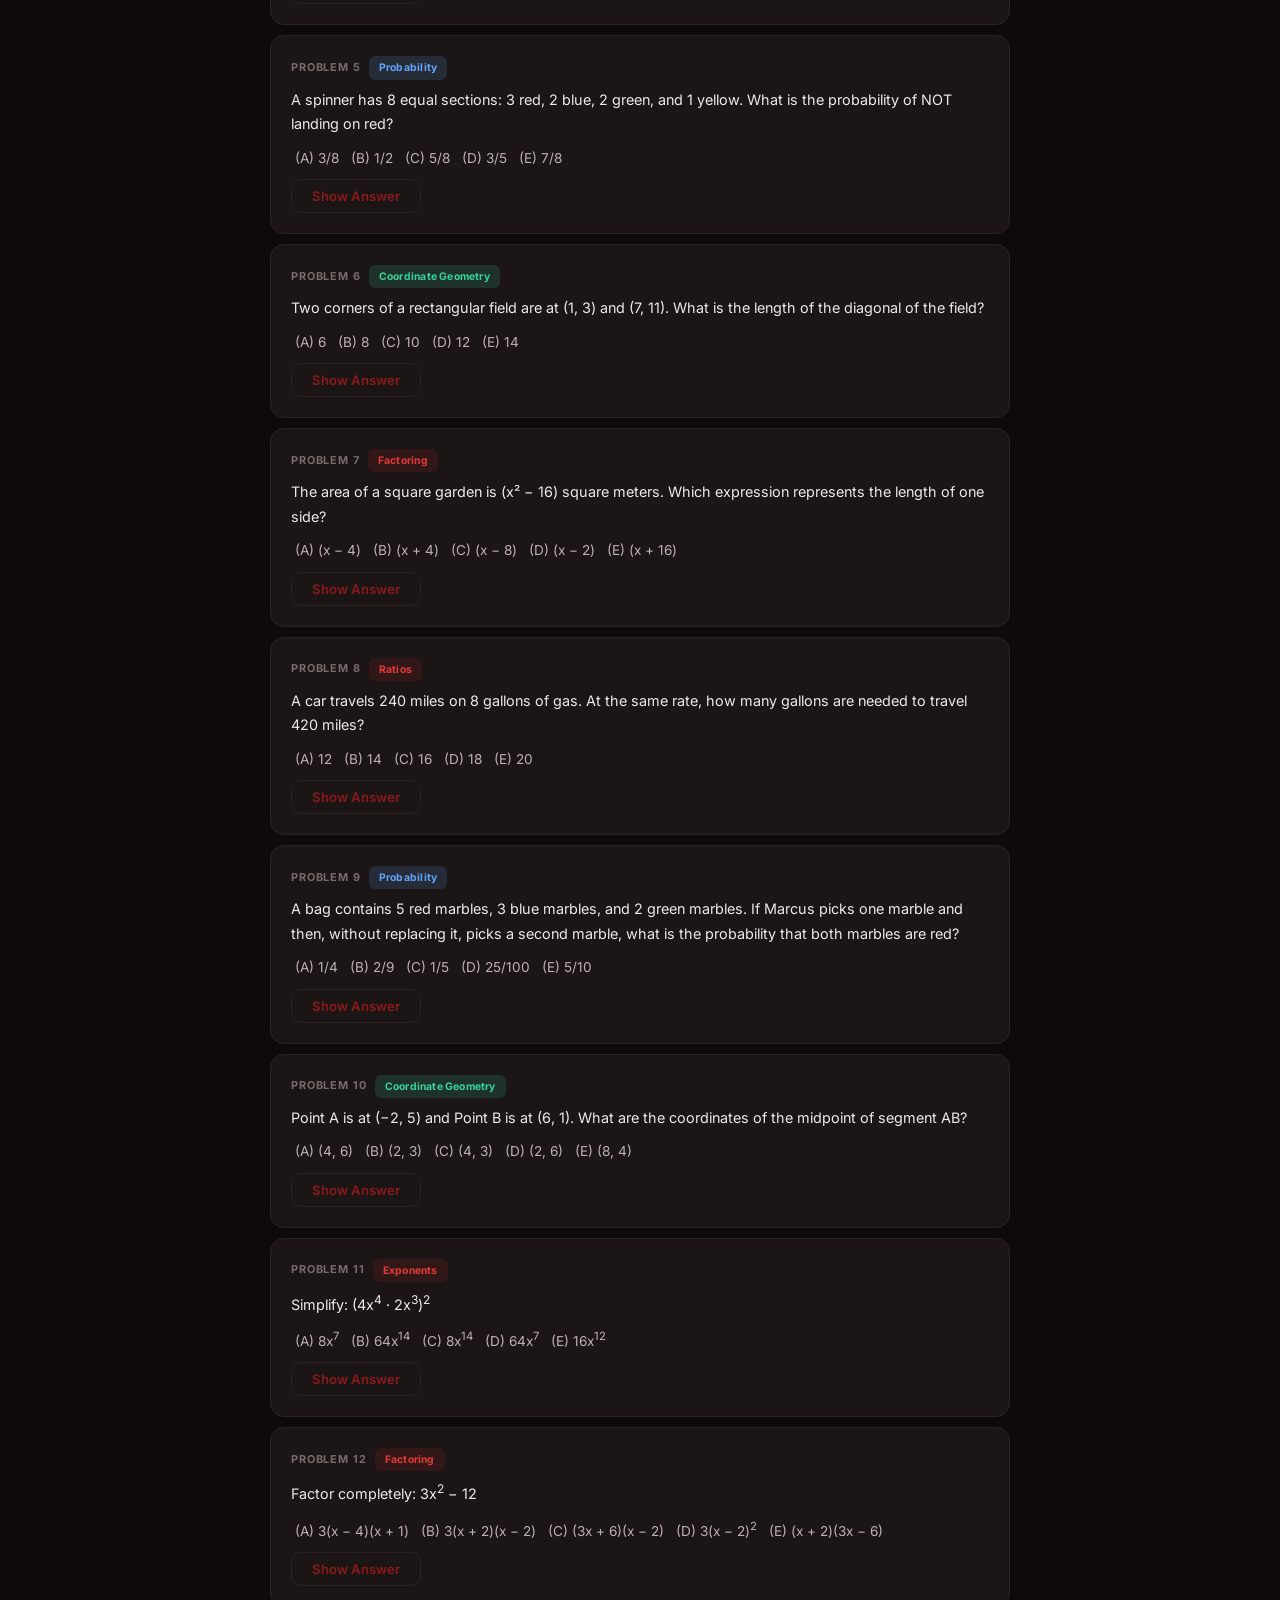
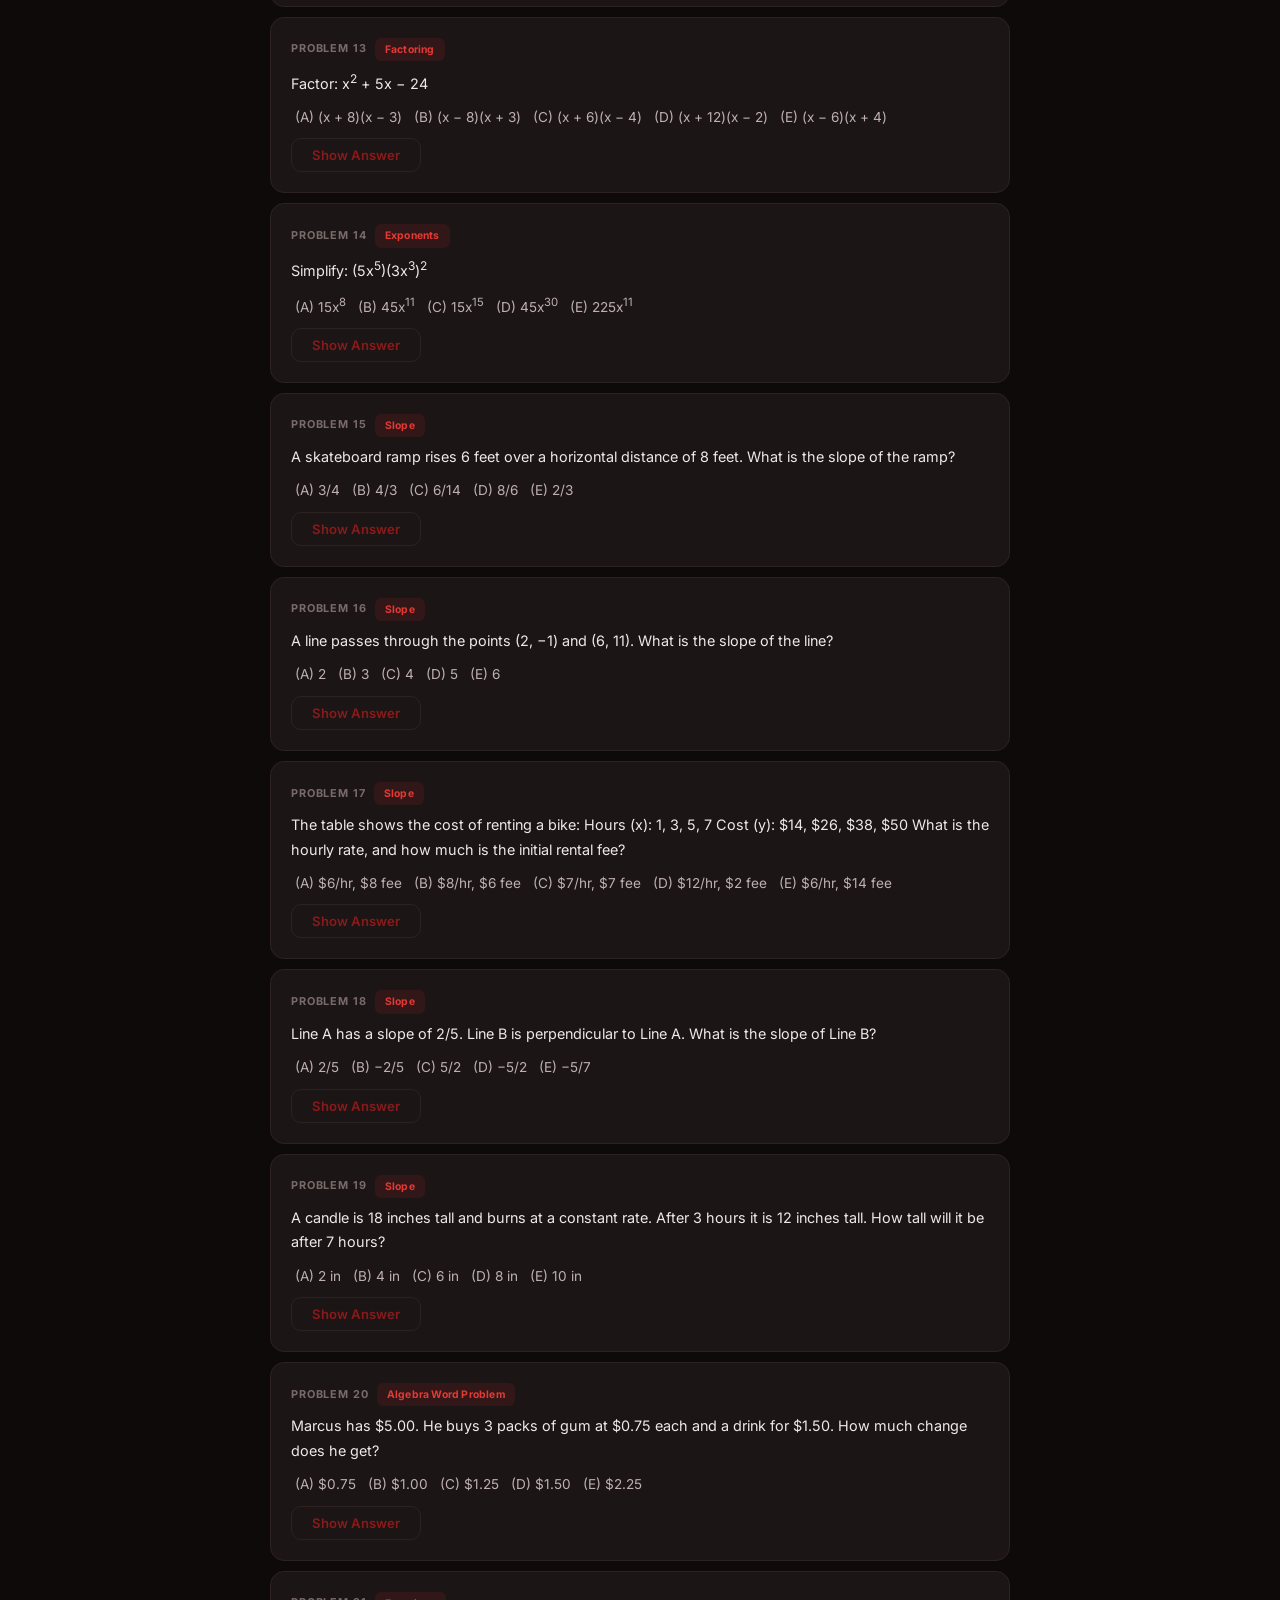
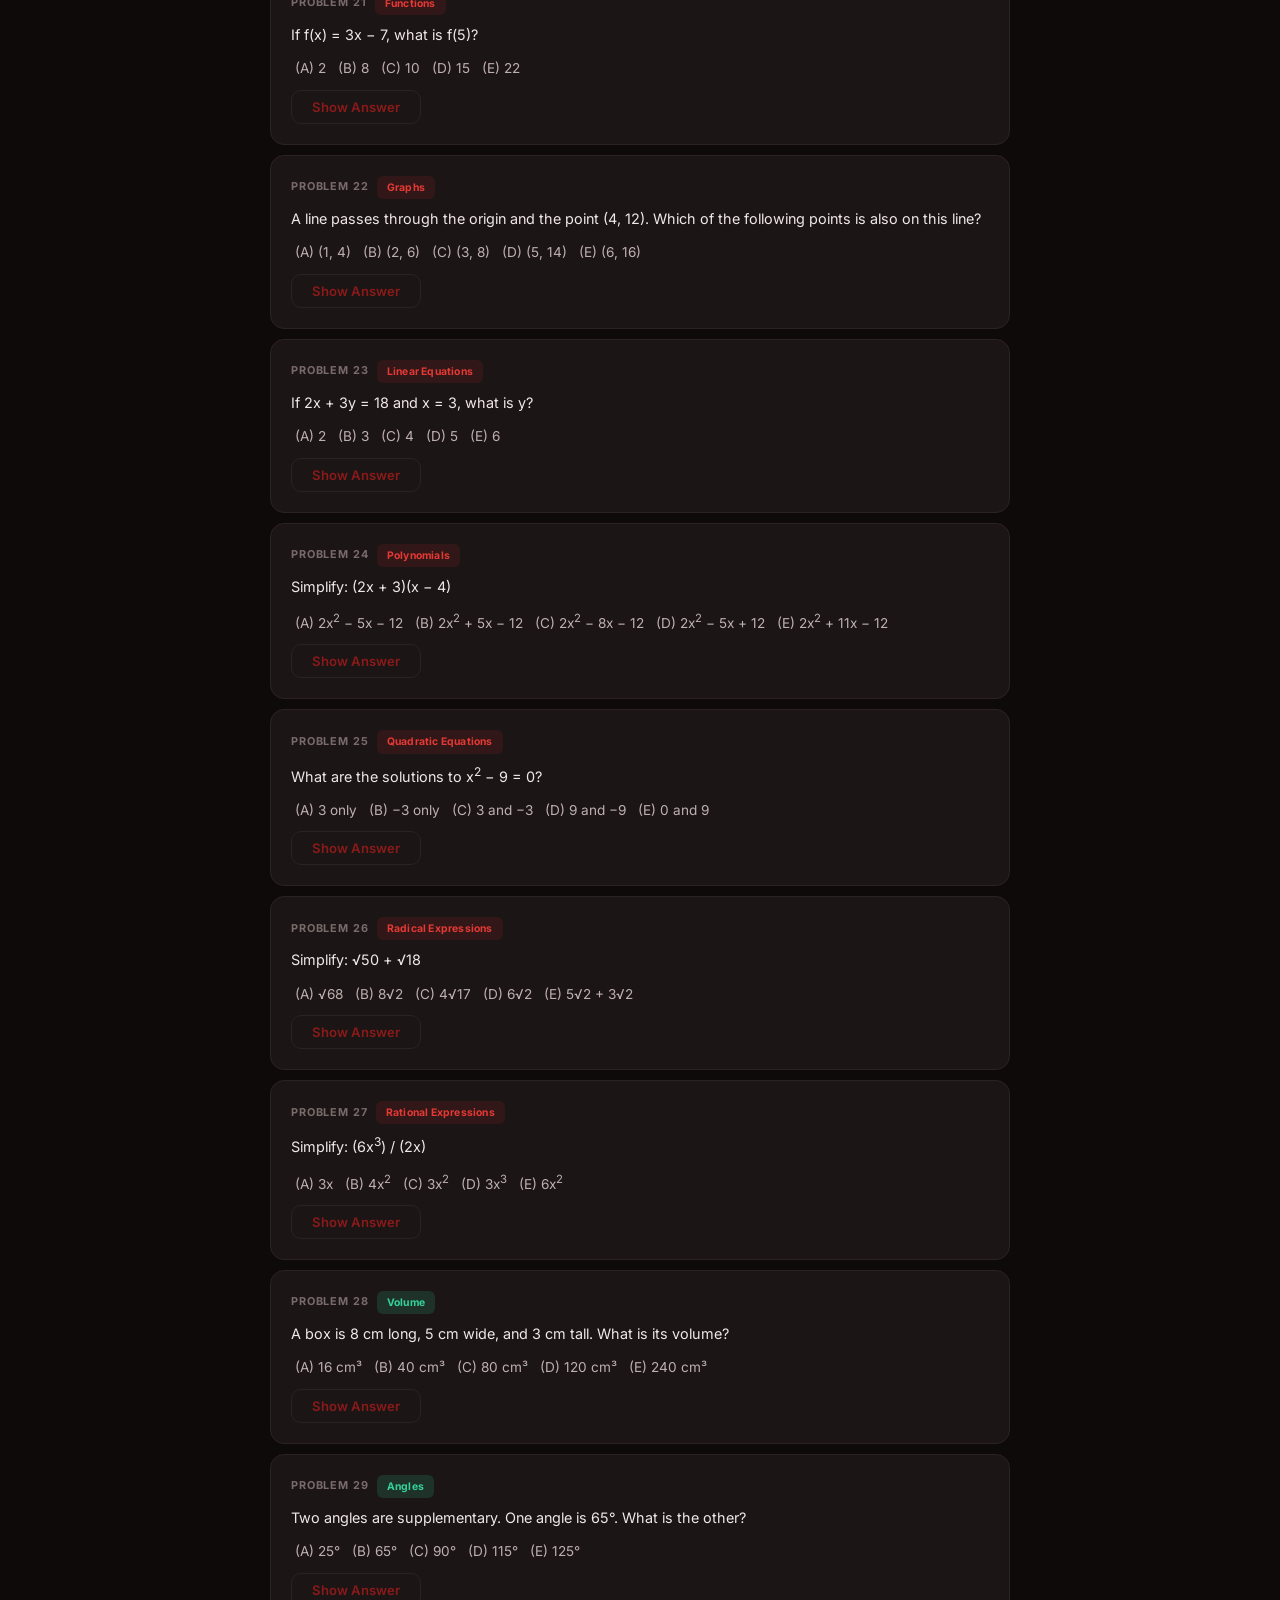
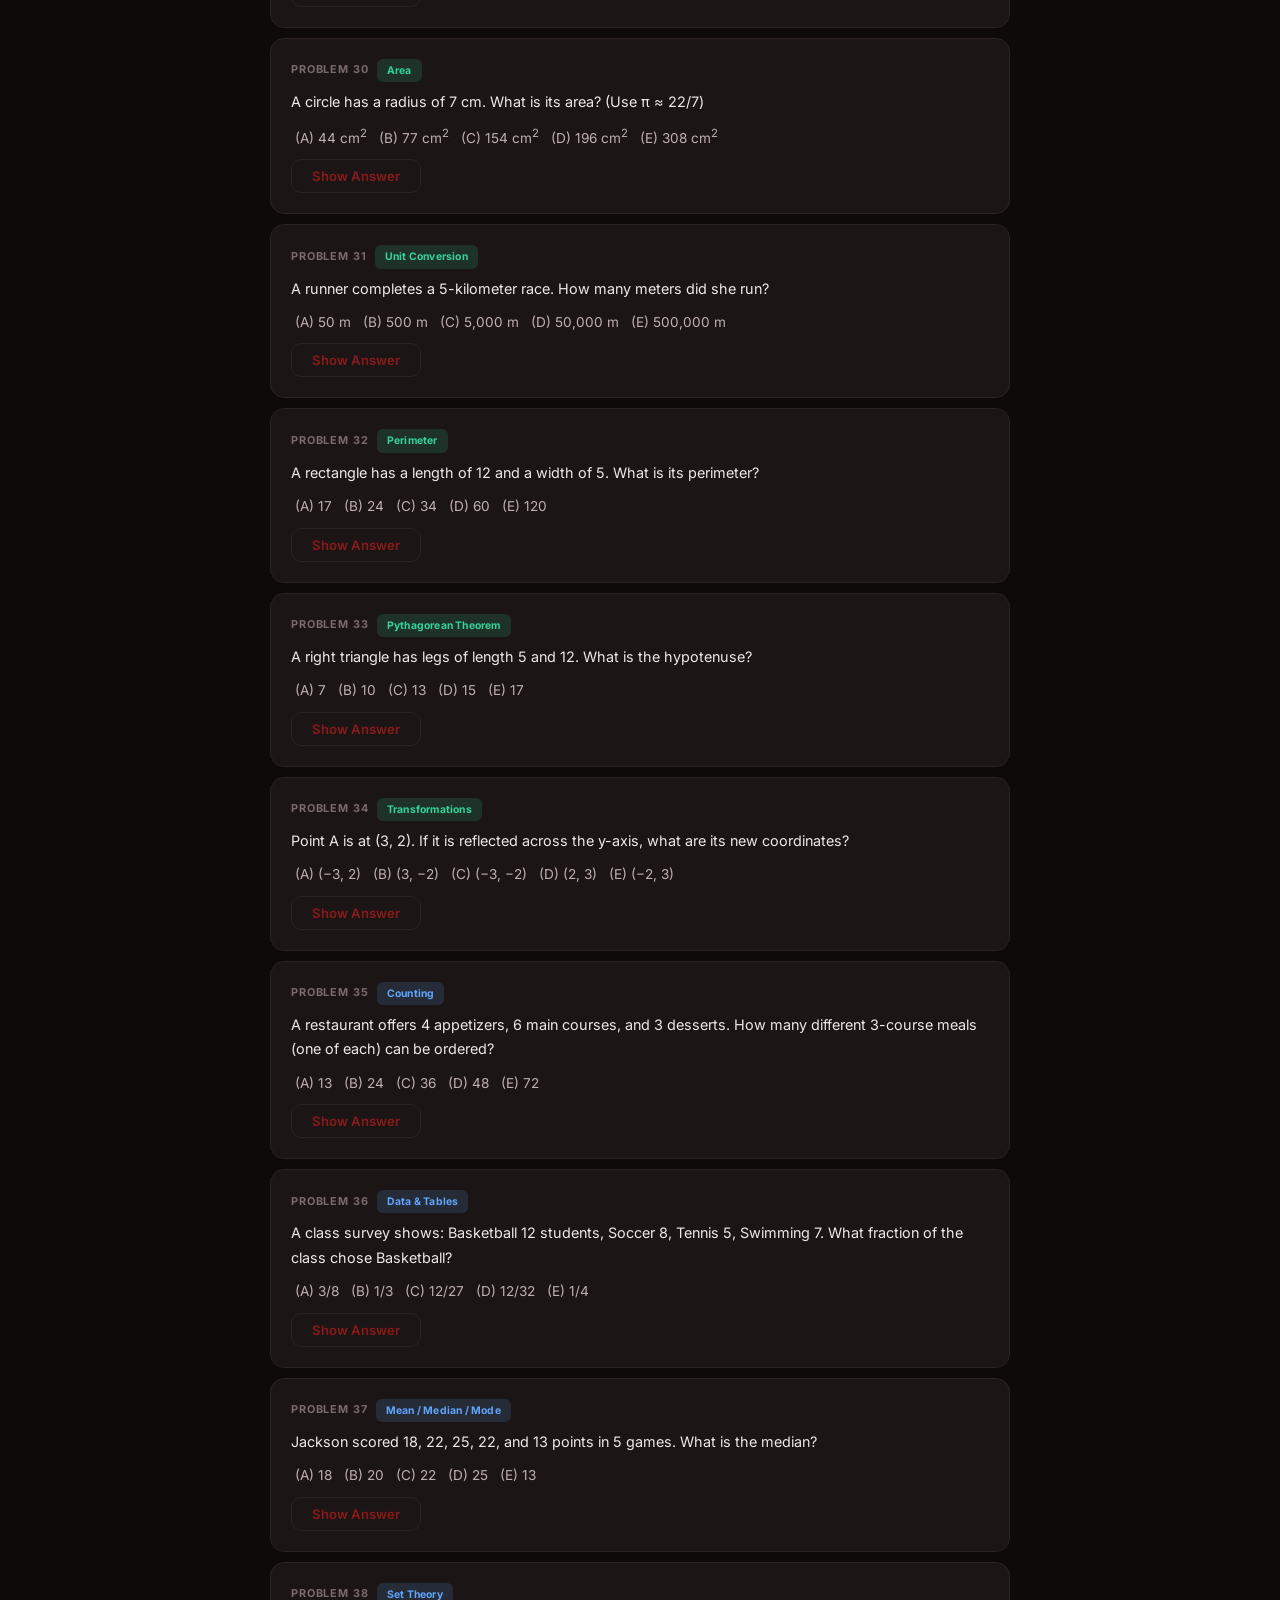
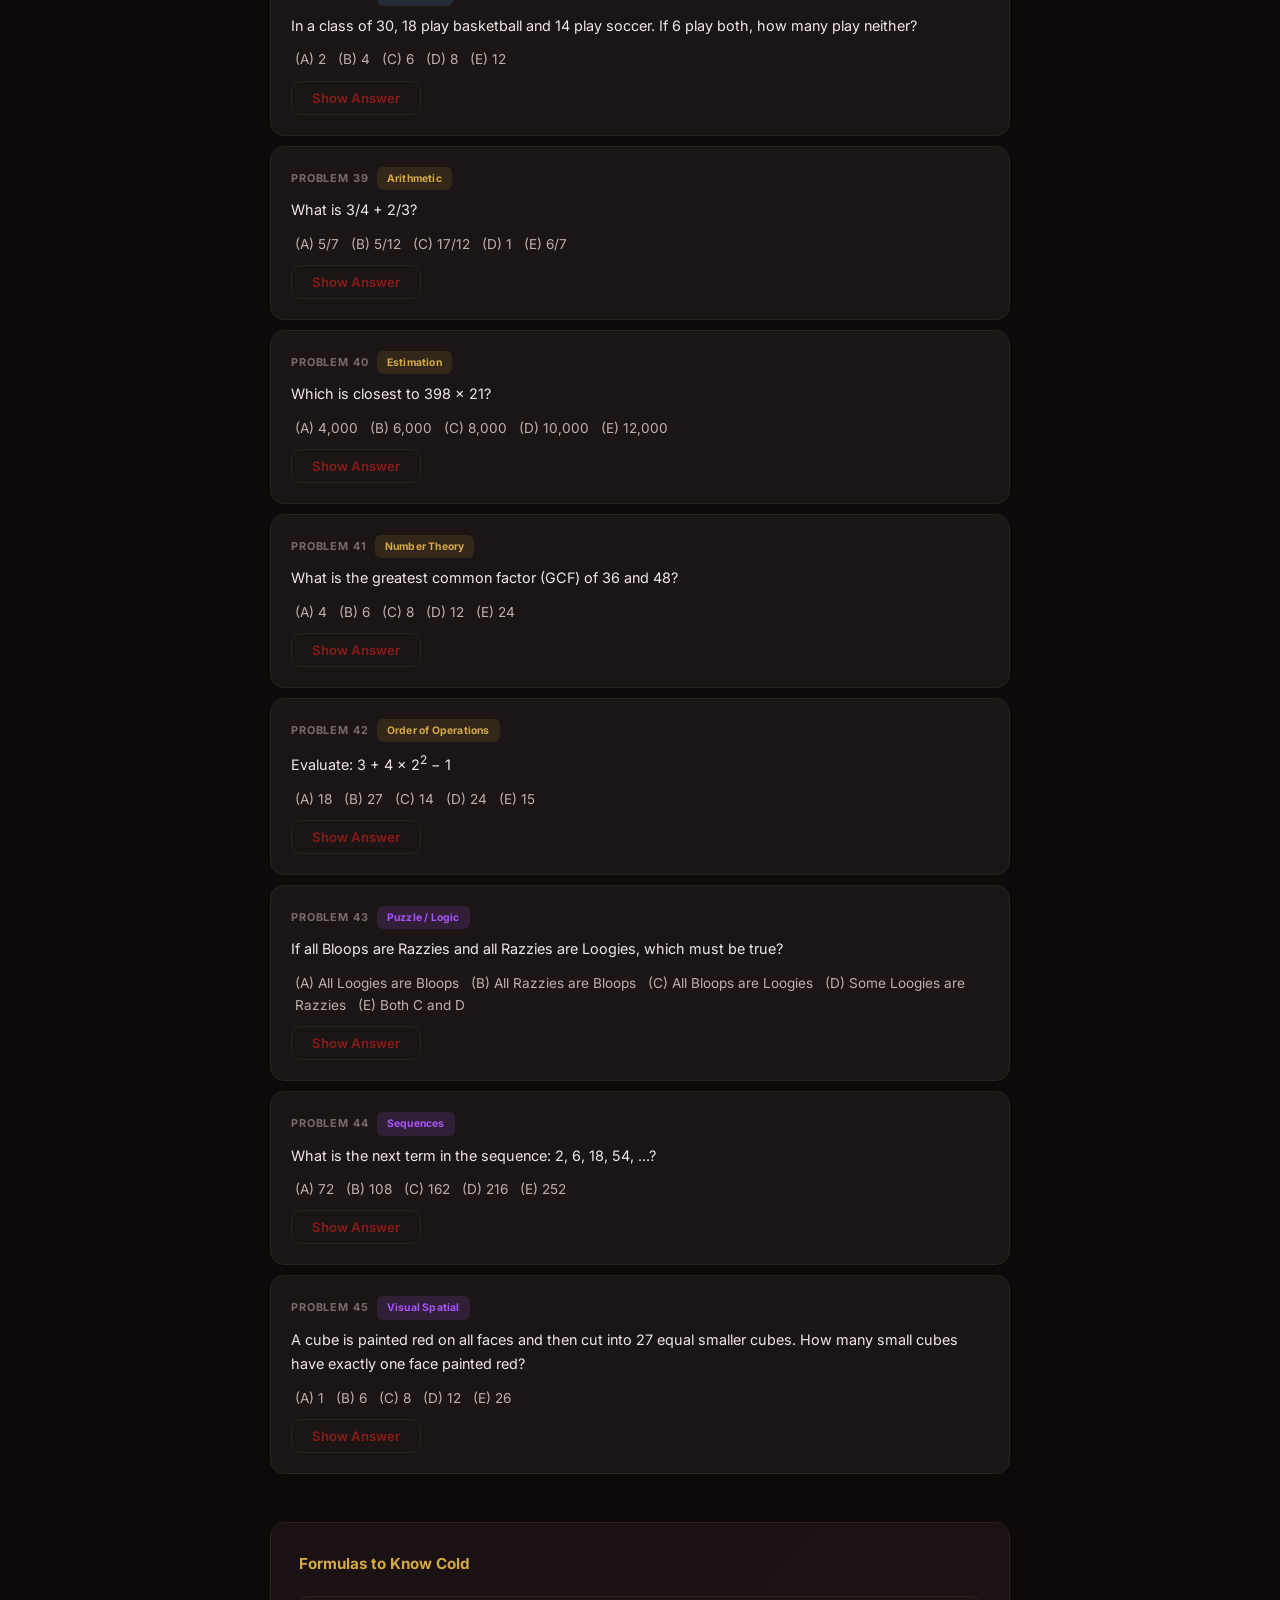
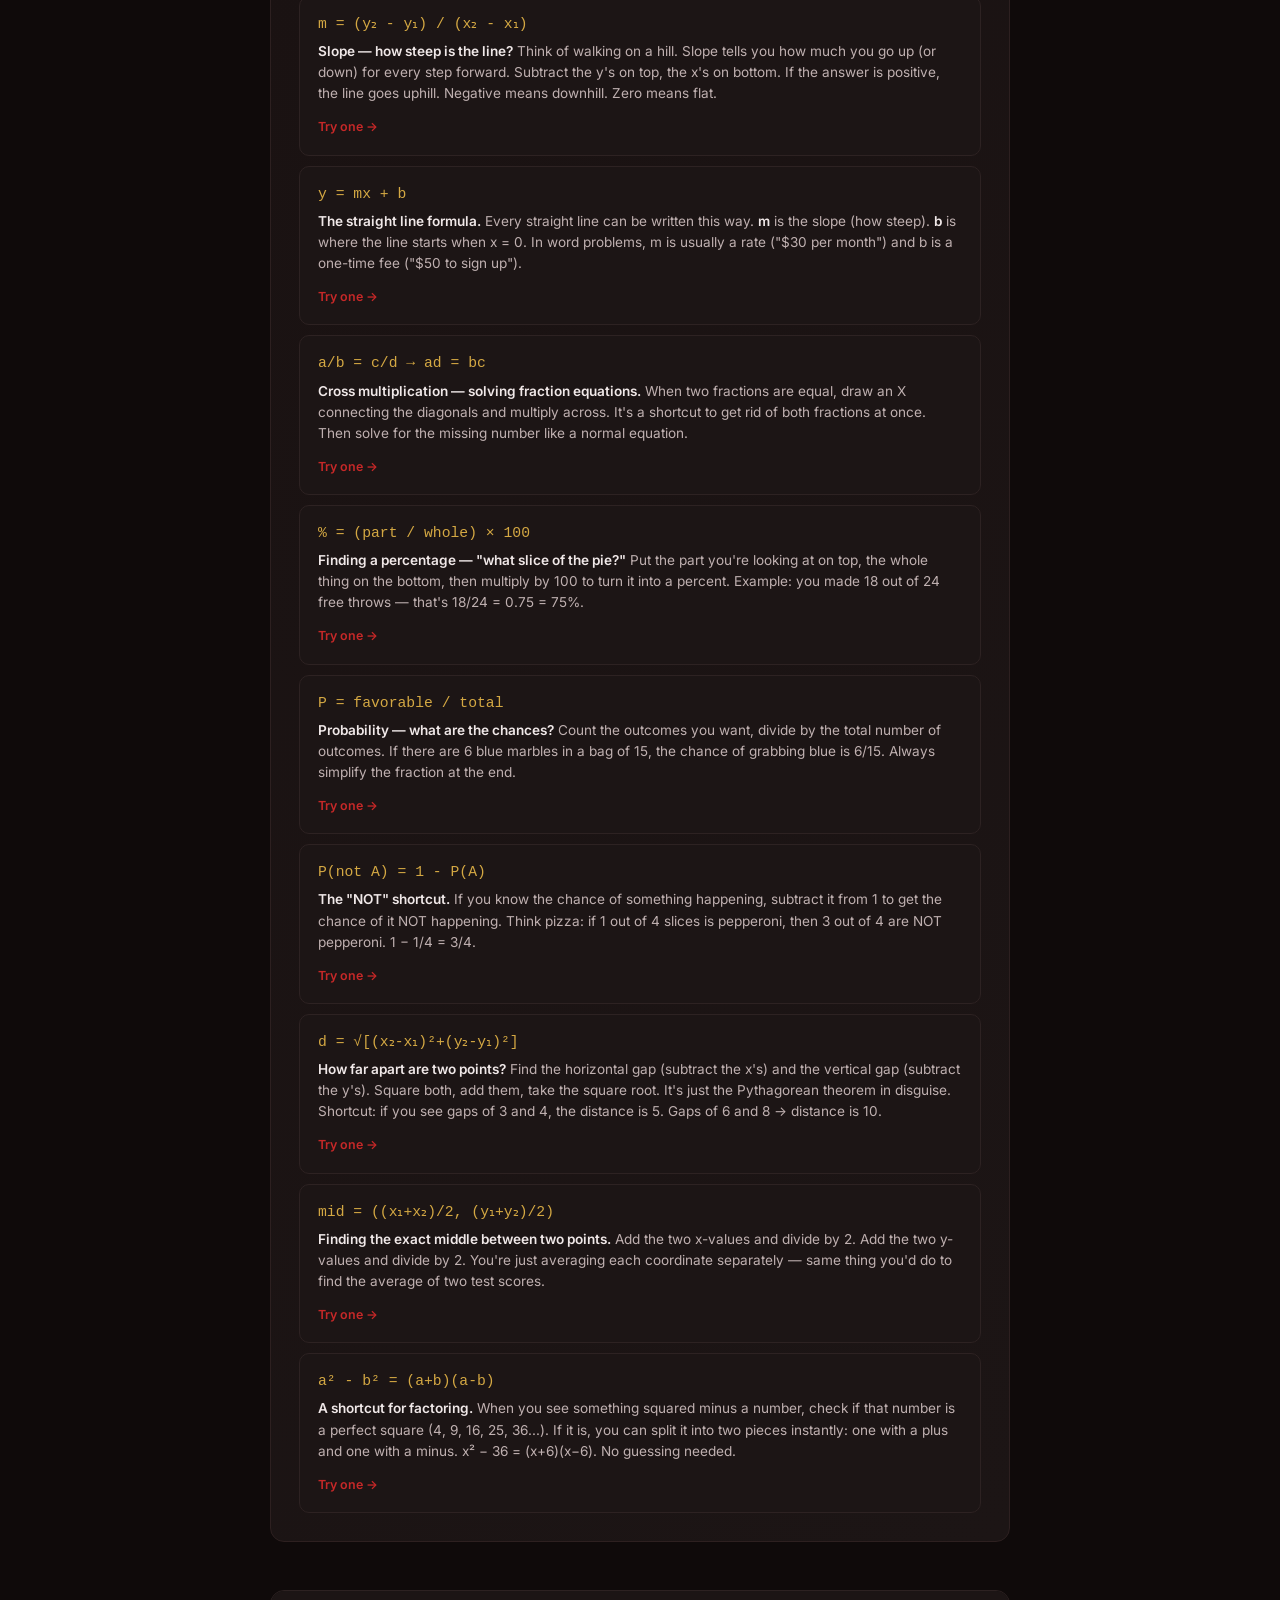
==== commit 1f0c6021: "Overhaul SSAT prep content to match actual test format Math: Replaced 200+ procedural algebra questi" ====
--- a/index.html
+++ b/index.html
@@ -2262,57 +2262,58 @@
       <span class="collapsible-arrow">&#9660;</span>
     </summary>
     <div class="collapsible-body">
-    <p class="section-desc" style="margin-top:14px">What to do tonight, tomorrow, and Saturday morning.</p>
+    <p class="section-desc" style="margin-top:14px">Spread this across the week before your test.</p>
     <div class="sched-cards">
       <div class="sched-card">
-        <h3>&#127769; Monday (Tonight)</h3>
+        <h3>&#127769; Day 1: Number Sense</h3>
         <ol>
-          <li>Watch the <a href="https://www.khanacademy.org/math/cc-eighth-grade-math/cc-8th-linear-equations-functions/8th-slope/v/introduction-to-slope" target="_blank">Slope video</a> (~10 min)</li>
-          <li>Watch the <a href="https://www.youtube.com/watch?v=bIKmw0aTmYc" target="_blank">Ratios video</a> (~4 min)</li>
-          <li>Work through the <strong>Slope</strong> and <strong>Ratios</strong> flashcard decks</li>
-          <li>Log into the <a href="https://portal.ssat.org" target="_blank">SSAT portal</a> &rarr; Study &amp; Quiz &rarr; Slope quiz + Rates quiz</li>
+          <li>Work through the <strong>Fractions &amp; Decimals</strong> flashcard deck</li>
+          <li>Work through the <strong>Number Sense</strong> flashcard deck (GCF, LCM, primes, divisibility)</li>
+          <li>Take <strong>Timed Quiz 1</strong> (12 min)</li>
+          <li>Review any questions you got wrong &mdash; read the full explanation</li>
         </ol>
       </div>
       <div class="sched-card">
-        <h3>&#128218; Tuesday</h3>
+        <h3>&#128218; Day 2: Percents &amp; Geometry</h3>
         <ol>
-          <li>Watch the <a href="https://www.youtube.com/watch?v=N4nrdf0yYfM" target="_blank">Coordinate Plane video</a> (~11 min)</li>
-          <li>Watch the <a href="https://www.khanacademy.org/math/cc-seventh-grade-math/cc-7th-probability-statistics/cc-7th-basic-prob/v/basic-probability" target="_blank">Probability video</a> (~8 min)</li>
-          <li>Work through <strong>Coordinates</strong> and <strong>Probability</strong> flashcards</li>
-          <li>Take quizzes for both topics in the <a href="https://portal.ssat.org" target="_blank">SSAT portal</a></li>
+          <li>Work through the <strong>Percents &amp; Proportions</strong> flashcard deck</li>
+          <li>Work through the <strong>Geometry</strong> flashcard deck (triangles, circles, angles)</li>
+          <li>Take <strong>Timed Quizzes 2 and 3</strong></li>
+          <li>Re-run any flashcard decks you felt shaky on</li>
         </ol>
       </div>
       <div class="sched-card">
-        <h3>&#9998;&#65039; Wednesday</h3>
-        <ol>
-          <li>Watch the <a href="https://www.youtube.com/watch?v=I6TBBzIvgB8" target="_blank">Factoring video</a> (~6 min)</li>
-          <li>Work through the <strong>Factoring</strong> flashcard deck</li>
-          <li>Take a <strong>Quantitative Section Test</strong> in the portal (~40 min) &mdash; treat it like the real thing</li>
-          <li>Review any topics you got wrong on the section test</li>
-        </ol>
-      </div>
-      <div class="sched-card">
-        <h3>&#128214; Thursday</h3>
+        <h3>&#9998;&#65039; Day 3: Vocabulary + Practice</h3>
         <ol>
           <li>Read the <a href="https://prepmaven.com/blog/test-prep/ssat-synonym-practice/" target="_blank">Synonym strategies article</a></li>
-          <li>Work through the <strong>Synonyms</strong> flashcard deck (all 30 words)</li>
-          <li>Take a <strong>Reading Section Test</strong> in the portal (~40 min)</li>
-          <li>Re-run any math flashcard decks you felt shaky on</li>
+          <li>Work through the <strong>Synonyms</strong> flashcard deck (all 55 words)</li>
+          <li>Work through the <strong>Estimation &amp; Reasoning</strong> flashcard deck</li>
+          <li>Take <strong>Timed Quizzes 4 and 5</strong></li>
         </ol>
       </div>
       <div class="sched-card">
-        <h3>&#9728;&#65039; Friday</h3>
+        <h3>&#128214; Day 4: Full Practice</h3>
         <ol>
-          <li>Take a <strong>Full-Length Practice Test</strong> in the portal (~2 hrs) &mdash; full simulation, timed, no breaks outside what's allowed</li>
-          <li>Review your results &mdash; note any remaining weak spots</li>
-          <li>Run through the <strong>Synonyms</strong> flashcards one more time</li>
+          <li>Take a <strong>Half-Length Exam</strong> (30 questions, 30 min) &mdash; all sections, timed</li>
+          <li>Review your results section by section</li>
+          <li>Re-run <strong>Synonyms</strong> flashcards for any words you missed</li>
+          <li>Re-run the math flashcard deck for your weakest area</li>
         </ol>
       </div>
       <div class="sched-card">
-        <h3>&#127947; Saturday Morning</h3>
+        <h3>&#9728;&#65039; Day 5: Simulation</h3>
         <ol>
-          <li>Skim the <strong>Formulas to Know Cold</strong> section</li>
+          <li>Take a <strong>Full-Length Exam</strong> (60 questions, 60 min) &mdash; full simulation, timed</li>
+          <li>Review your analysis report &mdash; note weak spots</li>
+          <li>Quick pass through <strong>Synonyms</strong> flashcards one more time</li>
+        </ol>
+      </div>
+      <div class="sched-card">
+        <h3>&#127947; Test Day Morning</h3>
+        <ol>
+          <li>Skim the <strong>Geometry</strong> flashcard deck (formulas to know cold)</li>
           <li>Quick pass through the <strong>Synonyms</strong> flashcards</li>
+          <li>Review the <strong>Estimation &amp; Reasoning</strong> deck for test strategies</li>
           <li>Don't cram anything new. Trust what you've put in.</li>
         </ol>
       </div>
@@ -2325,88 +2326,114 @@
 
 <script>
 const decks = {
-  slope: { label: "Slope", cards: [
-    { q: "What is slope?", a: "Slope tells you how steep a line is.\n\nSlope = rise \u00f7 run\n\nThink of it like walking on a hill \u2014 how much you go UP for every step FORWARD. A slope of 2 means you climb 2 for every 1 step right." },
-    { q: "Slope formula", a: "Given two points (x\u2081, y\u2081) and (x\u2082, y\u2082):\n\nm = (y\u2082 \u2013 y\u2081) / (x\u2082 \u2013 x\u2081)\n\ny's on top, x's on bottom. Always.\n\nIn other words: subtract the heights, then subtract the positions. Divide to see how steep." },
-    { q: "Find the slope between\n(2, 3) and (6, 11)", a: "m = (11 \u2013 3) / (6 \u2013 2)\nm = 8 / 4\nm = 2\n\nThe line goes up 8 over a run of 4 \u2014 that simplifies to 2 up for every 1 over." },
-    { q: "Positive vs. negative slope?", a: "Positive: line goes UP left to right \u2197 (like climbing a hill)\nNegative: line goes DOWN left to right \u2198 (like going downhill)\nZero: horizontal line \u2192 (flat road)\nUndefined: vertical line \u2191 (straight up a wall \u2014 can't walk that)" },
-    { q: "What is slope-intercept form?", a: "y = mx + b\n\nm = slope (the rate \u2014 how much it changes)\nb = starting point (where it begins when x = 0)\n\nExample: A gym costs $30/month with a $50 sign-up fee \u2192 y = 30x + 50\nThe 30 is the monthly rate, the 50 is the one-time fee." },
-    { q: "Parallel vs. perpendicular slopes?", a: "Parallel lines = SAME slope (they go in the same direction, never cross)\nPerpendicular lines = NEGATIVE RECIPROCALS (they cross at a 90\u00b0 angle)\n\nIf slope = 2/3:\n\u2022 Parallel = 2/3\n\u2022 Perpendicular = \u20133/2 (flip it AND change the sign)" }
+  fractions: { label: "Fractions & Decimals", cards: [
+    { q: "How do you compare fractions\nwith different denominators?", a: "Find a common denominator or cross-multiply.\n\nWhich is bigger: 3/5 or 5/8?\nCross-multiply: 3\u00d78 = 24 and 5\u00d75 = 25\n25 > 24, so 5/8 is bigger.\n\nOr convert: 3/5 = 24/40, 5/8 = 25/40. 25 > 24." },
+    { q: "Convert 7/4 to a mixed number", a: "Divide 7 \u00f7 4 = 1 remainder 3\n\n7/4 = 1 \u00be\n\nThe whole number is how many times 4 goes in.\nThe remainder goes over the original denominator." },
+    { q: "Convert 2 \u2153 to an improper fraction", a: "Multiply the whole number by the denominator, add the numerator.\n\n2 \u00d7 3 = 6, then 6 + 1 = 7\n\n2 \u2153 = 7/3\n\nThink: 2 wholes = 6 thirds. Plus 1 more third = 7 thirds." },
+    { q: "Add: 2/3 + 3/4", a: "Find a common denominator (12).\n\n2/3 = 8/12\n3/4 = 9/12\n\n8/12 + 9/12 = 17/12 = 1 5/12\n\nAlways simplify at the end." },
+    { q: "Multiply: 3/5 \u00d7 2/7", a: "Multiply straight across.\n\n3\u00d72 = 6 (numerators)\n5\u00d77 = 35 (denominators)\n\n= 6/35\n\nNo common denominator needed for multiplication!" },
+    { q: "Divide: 4/5 \u00f7 2/3", a: "Keep-Change-Flip (KCF).\n\nKeep: 4/5\nChange: \u00f7 becomes \u00d7\nFlip: 2/3 becomes 3/2\n\n4/5 \u00d7 3/2 = 12/10 = 6/5 = 1 \u2155\n\nDividing by a fraction = multiplying by its reciprocal." },
+    { q: "Order these from least to greatest:\n0.35, 1/3, 3/8", a: "Convert everything to decimals.\n\n0.35 = 0.350\n1/3 = 0.333...\n3/8 = 0.375\n\nOrder: 1/3, 0.35, 3/8\n\nConverting to the same form makes comparing easy." },
+    { q: "What is 3/8 as a decimal?\nAs a percent?", a: "Divide: 3 \u00f7 8 = 0.375\n\nMultiply by 100: 0.375 \u00d7 100 = 37.5%\n\n3/8 = 0.375 = 37.5%\n\nFraction \u2192 decimal: divide top by bottom.\nDecimal \u2192 percent: move the decimal point 2 places right." }
   ]},
-  ratios: { label: "Ratios", cards: [
-    { q: "What is a ratio?", a: "A ratio compares two things.\n\n3 apples to 5 oranges = 3:5 = 3/5\n\nIn other words: for every 3 apples, there are 5 oranges. It\u2019s about the relationship between two numbers, not the numbers themselves." },
-    { q: "What is a proportion?", a: "A proportion says two ratios are equal.\n\na/b = c/d\n\nExample: 2/3 = 4/6\n\nIn other words: if the recipe calls for 2 cups of flour for every 3 cups of sugar, then 4 cups of flour with 6 cups of sugar is the same ratio." },
-    { q: "How do you solve a proportion?", a: "Cross multiply!\n\na/b = c/d \u2192 a \u00d7 d = b \u00d7 c\n\nExample: 3/4 = x/20\n3 \u00d7 20 = 4 \u00d7 x\n60 = 4x \u2192 x = 15\n\nIn other words: draw an X between the diagonals, multiply each pair, then solve." },
-    { q: "How do you solve rate problems?", a: "Find the rate per ONE unit first.\n\n150 miles in 3 hours:\n150 \u00f7 3 = 50 mph\n\nHow far in 7 hours?\n50 \u00d7 7 = 350 miles\n\nIn other words: break it down to \u201chow much for just 1?\u201d first, then scale up." },
-    { q: "How do you find a percentage?", a: "Percentage = (part / whole) \u00d7 100\n\nMade 15 out of 60 free throws?\n(15 / 60) \u00d7 100 = 25%\n\nIn other words: turn it into a fraction, then convert to out-of-100." },
-    { q: "What is 25% of 80?", a: "Convert percent to decimal, then multiply.\n\n25% = 0.25\n0.25 \u00d7 80 = 20\n\nShortcut: 25% = one quarter. One quarter of 80 = 80 \u00f7 4 = 20. Think money \u2014 a quarter is 25 cents out of a dollar." },
-    { q: "Percent change formula?", a: "% change = (new \u2013 original) / original \u00d7 100\n\nPrice: $40 \u2192 $50\n(50 \u2013 40) / 40 \u00d7 100 = 25% increase\n\nIn other words: how much did it change? Divide that change by where it started. That tells you the percentage it moved." }
+  percents: { label: "Percents & Proportions", cards: [
+    { q: "A $60 shirt is 25% off.\nWhat's the sale price?", a: "Method 1: Find the discount.\n25% of $60 = 0.25 \u00d7 60 = $15\n$60 \u2013 $15 = $45\n\nMethod 2 (faster): 100% \u2013 25% = 75%\n0.75 \u00d7 60 = $45\n\nIf it's 25% OFF, you're paying 75%." },
+    { q: "A price goes from $40 to $50.\nWhat's the percent increase?", a: "% change = (new \u2013 original) / original \u00d7 100\n\n(50 \u2013 40) / 40 \u00d7 100\n= 10/40 \u00d7 100\n= 25% increase\n\nAlways divide by the ORIGINAL (starting) amount." },
+    { q: "Trap question: A store raises\nprices 20%, then gives 20% off.\nSame as the original price?", a: "NO! You end up LOWER.\n\nStart: $100\nAfter 20% increase: $120\nAfter 20% discount: $120 \u00d7 0.80 = $96\n\nYou lost $4! The 20% discount is taken from the BIGGER number, so it takes away more than the raise added." },
+    { q: "How do you solve a proportion?", a: "Cross-multiply.\n\n3/4 = x/20\n3 \u00d7 20 = 4 \u00d7 x\n60 = 4x\nx = 15\n\nDraw an X between the diagonals, multiply each pair, then solve." },
+    { q: "15 is what percent of 60?", a: "Part / whole \u00d7 100\n\n15/60 \u00d7 100 = 25%\n\nThink: what fraction of 60 is 15? That's 1/4. And 1/4 = 25%.\n\nShortcut: if you know common fractions, convert directly." },
+    { q: "A team won 18 of 24 games.\nWhat percent did they win?", a: "18/24 = 3/4 = 75%\n\nSimplify the fraction first: 18 and 24 both divide by 6.\n18 \u00f7 6 = 3, 24 \u00f7 6 = 4\n3/4 = 0.75 = 75%\n\nSimplifying before converting saves time." },
+    { q: "Sales tax is 8%. You buy\nsomething for $25. Total?", a: "Find 8% of $25:\n0.08 \u00d7 25 = $2.00\n\nTotal: $25 + $2 = $27\n\nOr: 1.08 \u00d7 25 = $27\n(Multiplying by 1.08 adds 8% in one step.)" },
+    { q: "What does 'per' mean in\nrate problems?", a: "'Per' means DIVIDE.\n\nMiles per hour = miles \u00f7 hours\nCost per item = total cost \u00f7 number of items\nPoints per game = total points \u00f7 games played\n\nAlways: the thing AFTER 'per' goes on the bottom." }
   ]},
-  coord: { label: "Coordinates", cards: [
-    { q: "Parts of the coordinate plane?", a: "Horizontal line = x-axis (left/right)\nVertical line = y-axis (up/down)\nThey cross at the origin (0, 0)\n\nPoints are written (x, y) \u2014 always x first, y second.\n\nThink of it like a map: x is how far over, y is how far up." },
-    { q: "What are the four quadrants?", a: "I: (+, +) upper right \u2014 both positive\nII: (\u2013, +) upper left \u2014 x goes negative\nIII: (\u2013, \u2013) lower left \u2014 both negative\nIV: (+, \u2013) lower right \u2014 y goes negative\n\nThey go counterclockwise starting from upper right. Think of a backwards C." },
-    { q: "Distance formula", a: "d = \u221a[(x\u2082 \u2013 x\u2081)\u00b2 + (y\u2082 \u2013 y\u2081)\u00b2]\n\nIn other words: find the horizontal gap and the vertical gap. Square both, add, take the square root. It\u2019s the Pythagorean theorem \u2014 the two gaps are legs of a right triangle." },
-    { q: "Distance between\n(1, 2) and (4, 6)?", a: "Horizontal gap: 4 \u2013 1 = 3\nVertical gap: 6 \u2013 2 = 4\n\nd = \u221a[3\u00b2 + 4\u00b2] = \u221a[9 + 16] = \u221a25 = 5\n\nShortcut: 3-4-5 is a Pythagorean triple. If you see those numbers, the answer is always 5." },
-    { q: "Midpoint formula", a: "Midpoint = ((x\u2081+x\u2082)/2, (y\u2081+y\u2082)/2)\n\nIn other words: average the x\u2019s, average the y\u2019s. Same thing you\u2019d do to find the average of two test scores \u2014 add them up and divide by 2." },
-    { q: "Midpoint of (2, 4) and (8, 10)?", a: "x: (2+8)/2 = 10/2 = 5\ny: (4+10)/2 = 14/2 = 7\n\nMidpoint = (5, 7)\n\nThe point exactly halfway between the two." }
+  numbers: { label: "Number Sense", cards: [
+    { q: "What is GCF?\nFind GCF of 24 and 36.", a: "GCF = Greatest Common Factor = biggest number that divides evenly into both.\n\nFactors of 24: 1, 2, 3, 4, 6, 8, 12, 24\nFactors of 36: 1, 2, 3, 4, 6, 9, 12, 18, 36\n\nBiggest in both lists: 12\nGCF(24, 36) = 12" },
+    { q: "What is LCM?\nFind LCM of 6 and 8.", a: "LCM = Least Common Multiple = smallest number they both go into.\n\nMultiples of 6: 6, 12, 18, 24, 30...\nMultiples of 8: 8, 16, 24, 32...\n\nFirst one in both lists: 24\nLCM(6, 8) = 24\n\nUseful for finding common denominators!" },
+    { q: "Divisibility rules:\n2, 3, 5, 9, 10", a: "Divisible by 2: last digit is even\nDivisible by 3: digit sum is divisible by 3\nDivisible by 5: ends in 0 or 5\nDivisible by 9: digit sum is divisible by 9\nDivisible by 10: ends in 0\n\nIs 738 divisible by 3? Digits: 7+3+8 = 18. 18 \u00f7 3 = 6. Yes!" },
+    { q: "Even \u00d7 Odd = ?\nOdd \u00d7 Odd = ?\nEven + Odd = ?", a: "Even \u00d7 Anything = Even (even always wins in multiplication)\nOdd \u00d7 Odd = Odd (both must be odd to stay odd)\n\nEven + Even = Even\nOdd + Odd = Even\nEven + Odd = Odd\n\nFor addition: same = even, different = odd." },
+    { q: "What are prime numbers?\nList the first 10.", a: "A prime number has exactly two factors: 1 and itself.\n\nFirst 10 primes: 2, 3, 5, 7, 11, 13, 17, 19, 23, 29\n\n1 is NOT prime (only one factor).\n2 is the ONLY even prime." },
+    { q: "Prime factorization of 60?", a: "Break it down into prime factors:\n60 = 2 \u00d7 30\n= 2 \u00d7 2 \u00d7 15\n= 2 \u00d7 2 \u00d7 3 \u00d7 5\n= 2\u00b2 \u00d7 3 \u00d7 5\n\nKeep splitting until every factor is prime. Use a factor tree." },
+    { q: "Absolute value: what is\n|\u20135| and |5|?", a: "Absolute value = distance from zero. Always positive.\n\n|\u20135| = 5\n|5| = 5\n\nThink of it as \"how far from zero?\" regardless of direction.\n\n|\u20133 + 7| = |4| = 4\n|3 \u2013 8| = |\u20135| = 5" },
+    { q: "Exponent basics:\nWhat is 2\u2074? What is 5\u2070?", a: "2\u2074 = 2 \u00d7 2 \u00d7 2 \u00d7 2 = 16\n\n5\u2070 = 1 (ANYTHING to the zero power is 1)\n\nExponent rules:\n\u2022 Multiply same base: ADD exponents (2\u00b3 \u00d7 2\u00b2 = 2\u2075)\n\u2022 Divide same base: SUBTRACT (2\u2075 \u00f7 2\u00b3 = 2\u00b2)\n\u2022 Power of a power: MULTIPLY (2\u00b3)\u00b2 = 2\u2076" }
   ]},
-  prob: { label: "Probability", cards: [
-    { q: "Basic probability formula", a: "P(event) = what you want / everything possible\n\nAlways between 0 and 1.\n0 = no chance. 1 = guaranteed.\n\nIn other words: count the good outcomes, divide by all outcomes." },
-    { q: "Bag: 3 red, 4 blue, 5 green.\nP(red)?", a: "Total marbles: 3 + 4 + 5 = 12\nRed marbles: 3\n\nP(red) = 3/12 = 1/4 = 25%\n\nIn other words: 3 out of 12 marbles are red. Simplify the fraction." },
-    { q: "Probability of NOT happening?", a: "P(not A) = 1 \u2013 P(A)\n\nIf P(rain) = 0.3\nP(no rain) = 1 \u2013 0.3 = 0.7\n\nIn other words: everything has to add up to 1 (100%). If rain is 30%, then no-rain is the leftover 70%." },
-    { q: "Two independent events\nhappening together?", a: "MULTIPLY their probabilities.\n\nP(A and B) = P(A) \u00d7 P(B)\n\nFlipping heads AND rolling a 6:\n1/2 \u00d7 1/6 = 1/12\n\nIn other words: each event makes the other less likely, so you multiply to get a smaller number." },
-    { q: "Counting outcomes", a: "Multiply the number of choices at each step.\n\n3 shirts and 4 pants: 3 \u00d7 4 = 12 outfits\n\nIn other words: for each shirt, you can pick any of the 4 pants. So 3 groups of 4 = 12 combos total." },
-    { q: "Roll a die. P(even)?", a: "Even numbers on a die: 2, 4, 6 = 3 outcomes\nTotal faces: 6\n\nP(even) = 3/6 = 1/2 = 50%\n\nIn other words: half the numbers on a die are even, so it\u2019s a coin flip." }
+  geometry: { label: "Geometry", cards: [
+    { q: "Triangle angle sum", a: "The three angles in ANY triangle always add up to 180\u00b0.\n\nIf two angles are 50\u00b0 and 70\u00b0:\nThird angle = 180 \u2013 50 \u2013 70 = 60\u00b0\n\nThis works for all triangles \u2014 right, acute, obtuse, any shape." },
+    { q: "Area of a triangle", a: "A = \u00bd \u00d7 base \u00d7 height\n\nBase = 10, Height = 6:\nA = \u00bd \u00d7 10 \u00d7 6 = 30\n\nThe height must be PERPENDICULAR to the base (straight up, forming a 90\u00b0 angle). It's not always a side of the triangle." },
+    { q: "Circle: area and circumference", a: "Circumference (perimeter) = 2\u03c0r = \u03c0d\nArea = \u03c0r\u00b2\n\nRadius = 5:\nC = 2\u03c0(5) = 10\u03c0 \u2248 31.4\nA = \u03c0(5)\u00b2 = 25\u03c0 \u2248 78.5\n\nRemember: circumference has r, area has r SQUARED." },
+    { q: "Arc length of a circle", a: "Arc length = (central angle / 360) \u00d7 circumference\n\nA 60\u00b0 arc on a circle with radius 6:\nC = 2\u03c0(6) = 12\u03c0\nArc = (60/360) \u00d7 12\u03c0 = (1/6) \u00d7 12\u03c0 = 2\u03c0\n\nThe arc is a FRACTION of the full circle." },
+    { q: "Similar triangles", a: "Similar = same shape, different size.\nAll corresponding angles are equal.\nAll corresponding sides are proportional.\n\nIf triangle A has sides 3, 4, 5 and triangle B has a side of 6 where triangle A has 3:\nScale factor = 6/3 = 2\nTriangle B sides: 6, 8, 10" },
+    { q: "Complementary vs. supplementary\nangles", a: "Complementary = add to 90\u00b0 (think: C for Corner, like a right angle)\nSupplementary = add to 180\u00b0 (think: S for Straight line)\n\nIf one angle is 35\u00b0:\nComplement = 90 \u2013 35 = 55\u00b0\nSupplement = 180 \u2013 35 = 145\u00b0" },
+    { q: "Pythagorean theorem\nand common triples", a: "a\u00b2 + b\u00b2 = c\u00b2 (only for RIGHT triangles)\n\nc is always the longest side (hypotenuse).\n\nCommon triples (memorize these!):\n3-4-5 (and multiples: 6-8-10, 9-12-15)\n5-12-13\n8-15-17" },
+    { q: "Vertical angles", a: "When two lines cross, they make two pairs of vertical angles.\nVertical angles are EQUAL.\n\nIf one angle is 130\u00b0:\n\u2022 The angle across from it = 130\u00b0\n\u2022 The two adjacent angles = 50\u00b0 each (supplementary)\n\nAll four angles add to 360\u00b0." }
   ]},
-  factor: { label: "Factoring", cards: [
-    { q: "What is factoring?", a: "Breaking an expression into pieces that multiply back to the original.\n\nIn other words: if multiplying is putting things together (3 \u00d7 4 = 12), factoring is taking them apart (12 = 3 \u00d7 4). It\u2019s reverse multiplication." },
-    { q: "Greatest Common Factor (GCF)", a: "The biggest number (or variable) that divides evenly into every term.\n\n6x + 9 \u2192 GCF is 3\n= 3(2x + 3)\n\nIn other words: what\u2019s the largest thing they ALL share? Pull it out front." },
-    { q: "Factor: 4x\u00b2 + 8x", a: "Both terms have 4x in common.\n\n4x(x + 2)\n\nCheck: 4x \u00d7 x = 4x\u00b2 \u2713  and  4x \u00d7 2 = 8x \u2713\n\nIn other words: pull out the biggest thing both terms share, then see what\u2019s left inside the parentheses." },
-    { q: "Difference of squares pattern?", a: "a\u00b2 \u2013 b\u00b2 = (a + b)(a \u2013 b)\n\nx\u00b2 \u2013 25 = (x+5)(x\u20135)\n\nIn other words: if you see something\u00b2 MINUS a perfect square, it splits into one with a plus and one with a minus. Only works with subtraction, never addition." },
-    { q: "Factor: x\u00b2 + 7x + 12", a: "Find two numbers that:\n\u2022 multiply to 12 (the last number)\n\u2022 add to 7 (the middle number)\n\n3 \u00d7 4 = 12 \u2713  and  3 + 4 = 7 \u2713\n\n= (x + 3)(x + 4)\n\nIn other words: play a guessing game with factor pairs of the last number until one pair also adds to the middle number." },
-    { q: "How do you check your factoring?", a: "FOIL it back out!\n\n(x+3)(x+4):\nFirst: x\u00d7x = x\u00b2\nOuter: x\u00d74 = 4x\nInner: 3\u00d7x = 3x\nLast: 3\u00d74 = 12\n\nx\u00b2 + 4x + 3x + 12 = x\u00b2 + 7x + 12 \u2713\n\nIf it matches the original, you factored correctly." },
-    { q: "ADD exponents when...", a: "...you MULTIPLY terms with the same base.\n\nx\u00b3 \u00d7 x\u2074 = x\u2077  (3 + 4 = 7)\n2x\u2075 \u00d7 3x\u00b2 = 6x\u2077  (5 + 2 = 7)\n\nWhy? x\u00b3 means x\u00d7x\u00d7x. x\u2074 means x\u00d7x\u00d7x\u00d7x. Together that\u2019s 7 x\u2019s multiplied.\n\nOnly works when the bases match! x\u00b3 \u00d7 y\u2074 stays as x\u00b3y\u2074." },
-    { q: "MULTIPLY exponents when...", a: "...you raise a power TO a power.\n\n(x\u00b3)\u00b2 = x\u2076  (3 \u00d7 2 = 6)\n(x\u2074)\u00b3 = x\u00b9\u00b2  (4 \u00d7 3 = 12)\n\nWhy? (x\u00b3)\u00b2 means x\u00b3 \u00d7 x\u00b3. Add the 3+3 and you get x\u2076. Shortcut: just multiply.\n\nDon\u2019t confuse with adding! x\u00b3 \u00d7 x\u00b2 = x\u2075 (add). (x\u00b3)\u00b2 = x\u2076 (multiply)." },
-    { q: "SUBTRACT exponents when...", a: "...you DIVIDE terms with the same base.\n\nx\u2077 \u00f7 x\u00b3 = x\u2074  (7 \u2013 3 = 4)\nx\u2075 / x\u00b2 = x\u00b3  (5 \u2013 2 = 3)\n\nWhy? x\u2077 is 7 x\u2019s multiplied. Dividing by x\u00b3 cancels 3 of them. 4 left.\n\nSpecial case: x\u2074 \u00f7 x\u2074 = x\u2070 = 1 (anything to the zero power is 1)." },
-    { q: "DISTRIBUTE the exponent when...", a: "...a product or fraction is raised to a power.\n\n(3x\u00b2)\u00b3 = 3\u00b3 \u00d7 (x\u00b2)\u00b3 = 27x\u2076\n(2x\u00b3)\u00b2 = 2\u00b2 \u00d7 (x\u00b3)\u00b2 = 4x\u2076\n\nThe exponent hits EVERY piece inside the parentheses \u2014 the number AND the variable.\n\nCommon mistake: forgetting to apply the exponent to the coefficient. (3x)\u00b2 = 9x\u00b2, NOT 3x\u00b2." },
-    { q: "Simplify:\n(5x\u2075)(3x\u00b3)\u00b2", a: "Step 1: Handle the exponent first.\n(3x\u00b3)\u00b2 = 9x\u2076  (square the 3, multiply exponent 3\u00d72)\n\nStep 2: Now multiply.\n(5x\u2075)(9x\u2076) = 45x\u00b9\u00b9  (5\u00d79 = 45, add exponents 5+6)\n\nAnswer: 45x\u00b9\u00b9\n\nOrder of operations: exponents before multiplication!" },
-    { q: "Factor completely:\n3x\u00b2 \u2013 12", a: "Two steps \u2014 GCF first, then keep going.\n\nStep 1: Pull out the GCF.\n3x\u00b2 and 12 both divide by 3.\n3(x\u00b2 \u2013 4)\n\nStep 2: x\u00b2 \u2013 4 is a difference of squares.\n= 3(x + 2)(x \u2013 2)\n\n\"Factor completely\" = don't stop after one step." }
+  reasoning: { label: "Estimation & Reasoning", cards: [
+    { q: "Estimation strategy:\n398 \u00d7 52 is closest to?", a: "Round to friendly numbers first.\n\n398 \u2248 400\n52 \u2248 50\n400 \u00d7 50 = 20,000\n\nActual: 20,696. Close enough!\n\nOn the SSAT, estimation is faster than calculating. Look for answers that are close to your estimate." },
+    { q: "If n is an odd number,\nwhich MUST be even?", a: "n + 1 (odd + 1 = even) \u2713\n2n (2 times anything is even) \u2713\nn\u00b2 + n (odd\u00b2 + odd = odd + odd = even) \u2713\n\nn\u00b2 is NOT always even (3\u00b2 = 9, odd)\nn + 2 is NOT even (odd + even = odd)\n\nTest with a real odd number like 3 or 5 to check." },
+    { q: "Working backwards from\nanswer choices", a: "When a problem asks \"what number...\" try plugging in the MIDDLE answer choice first.\n\nIf it's too big, try smaller. If it's too small, try bigger.\n\nThis is often faster than setting up an equation, especially on timed tests." },
+    { q: "Eliminating wrong answers", a: "Even if you can't solve it, you can often rule out choices:\n\n\u2022 Is the answer supposed to be positive? Cross out negatives.\n\u2022 Should it be less than 100? Cross out 150 and 200.\n\u2022 Must it be odd? Cross out even numbers.\n\nEliminating even 1-2 choices improves your odds if you need to guess." },
+    { q: "The \u00bc penalty on the SSAT", a: "Wrong answers lose \u00bc point. Blank = 0.\n\nShould you guess? YES \u2014 if you can eliminate at least ONE choice.\n\nWith 5 choices, random guessing breaks even. But if you cross out 1 wrong answer, guessing from 4 gives you an edge.\n\nNever leave a question blank if you can rule out anything." },
+    { q: "Number sense shortcuts", a: "Multiplying by 5: multiply by 10, divide by 2\n(48 \u00d7 5 = 480 \u00f7 2 = 240)\n\nMultiplying by 25: multiply by 100, divide by 4\n(36 \u00d7 25 = 3600 \u00f7 4 = 900)\n\nDividing by 5: multiply by 2, divide by 10\n(85 \u00f7 5 = 170 \u00f7 10 = 17)\n\nThese save time on no-calculator tests." }
   ]},
   synonyms: { label: "Synonyms", cards: [
     { q: "Abundant", a: "plentiful, more than enough\n\nThink: a lot" },
-    { q: "Adept", a: "highly skilled\n\nThink: good at something" },
+    { q: "Adept", a: "highly skilled, proficient\n\nThink: good at something" },
     { q: "Admonish", a: "warn or scold gently\n\nThink: tell someone off" },
-    { q: "Adversary", a: "opponent, enemy\n\nThink: rival" },
-    { q: "Amiable", a: "friendly, pleasant\n\nThink: nice person" },
+    { q: "Adversary", a: "opponent, enemy, rival\n\nThink: who you're competing against" },
+    { q: "Amiable", a: "friendly, pleasant, likable\n\nThink: easy to get along with" },
+    { q: "Ambiguous", a: "unclear, having more than one meaning\n\nThink: could go either way" },
     { q: "Apprehension", a: "worry, anxiety, unease\n\nThink: nervousness" },
+    { q: "Arduous", a: "difficult, requiring great effort\n\nThink: exhausting" },
     { q: "Austere", a: "strict, plain, severe\n\nThink: no-frills" },
     { q: "Benevolent", a: "kind, generous, charitable\n\nThink: good-hearted" },
     { q: "Bolster", a: "support, strengthen, prop up\n\nThink: boost" },
     { q: "Candid", a: "honest, straightforward, open\n\nThink: keeping it real" },
     { q: "Coerce", a: "force, pressure, compel\n\nThink: make someone do it" },
+    { q: "Concede", a: "admit, acknowledge, give in\n\nThink: accept you were wrong" },
+    { q: "Contempt", a: "scorn, disrespect, disgust\n\nThink: looking down on someone" },
     { q: "Cunning", a: "clever, sly, crafty\n\nThink: tricky" },
-    { q: "Dejection", a: "sadness, low spirits\n\nThink: feeling down" },
+    { q: "Dejection", a: "sadness, low spirits, depression\n\nThink: feeling down" },
     { q: "Diligent", a: "hardworking, careful, thorough\n\nThink: grinding" },
+    { q: "Diminish", a: "make smaller, reduce, lessen\n\nThink: shrink" },
     { q: "Disparage", a: "criticize, belittle, put down\n\nThink: talking trash" },
     { q: "Docile", a: "easily managed, gentle, calm\n\nThink: cooperative" },
     { q: "Eloquent", a: "well-spoken, articulate, expressive\n\nThink: smooth talker" },
+    { q: "Elusive", a: "hard to find, catch, or pin down\n\nThink: keeps slipping away" },
+    { q: "Endeavor", a: "try hard, attempt, effort\n\nThink: give it your best" },
     { q: "Ephemeral", a: "short-lived, temporary, fleeting\n\nThink: gone quick" },
     { q: "Exasperate", a: "annoy greatly, frustrate, irritate\n\nThink: drives you crazy" },
     { q: "Feign", a: "pretend, fake, simulate\n\nThink: fronting" },
-    { q: "Fickle", a: "changing often, unpredictable, disloyal\n\nThink: flip-flopping" },
-    { q: "Frugal", a: "careful with money, thrifty, economical\n\nThink: cheap" },
+    { q: "Fickle", a: "changing often, unpredictable\n\nThink: flip-flopping" },
+    { q: "Frugal", a: "careful with money, thrifty\n\nThink: cheap" },
     { q: "Furtive", a: "secretive, sneaky, stealthy\n\nThink: low-key" },
-    { q: "Haughty", a: "arrogant, acting superior, prideful\n\nThink: stuck-up" },
-    { q: "Irate", a: "extremely angry, furious, enraged\n\nThink: heated" },
+    { q: "Futile", a: "pointless, useless, hopeless\n\nThink: waste of time" },
+    { q: "Haughty", a: "arrogant, acting superior\n\nThink: stuck-up" },
+    { q: "Imminent", a: "about to happen very soon\n\nThink: any second now" },
+    { q: "Inevitable", a: "certain to happen, unavoidable\n\nThink: no stopping it" },
+    { q: "Irate", a: "extremely angry, furious\n\nThink: heated" },
     { q: "Jubilant", a: "very happy, celebrating, joyful\n\nThink: hyped" },
-    { q: "Meticulous", a: "very careful, detail-oriented, precise\n\nThink: exact" },
-    { q: "Ominous", a: "threatening, warning of bad things\n\nThink: scary vibe" },
+    { q: "Lament", a: "express sadness, mourn, grieve\n\nThink: crying about it" },
+    { q: "Meticulous", a: "very careful, detail-oriented\n\nThink: exact" },
+    { q: "Mundane", a: "ordinary, dull, routine\n\nThink: boring everyday stuff" },
+    { q: "Novice", a: "beginner, newcomer, amateur\n\nThink: just starting out" },
+    { q: "Obstinate", a: "stubborn, refusing to change\n\nThink: won't budge" },
+    { q: "Ominous", a: "threatening, warning of trouble\n\nThink: scary vibe" },
+    { q: "Peculiar", a: "strange, unusual, odd\n\nThink: something's off" },
+    { q: "Pragmatic", a: "practical, realistic, sensible\n\nThink: deals with what works" },
     { q: "Prudent", a: "wise, careful, sensible\n\nThink: smart move" },
-    { q: "Tenacious", a: "persistent, determined, won't give up\n\nThink: won't quit" }
+    { q: "Rebuke", a: "criticize sharply, scold\n\nThink: called out" },
+    { q: "Resilient", a: "able to recover, tough, bouncing back\n\nThink: can't keep me down" },
+    { q: "Serene", a: "calm, peaceful, untroubled\n\nThink: zen" },
+    { q: "Tenacious", a: "persistent, determined\n\nThink: won't quit" },
+    { q: "Timid", a: "shy, lacking confidence\n\nThink: scared to speak up" },
+    { q: "Trivial", a: "unimportant, minor, small\n\nThink: no big deal" },
+    { q: "Versatile", a: "able to do many things well\n\nThink: all-around player" },
+    { q: "Vigor", a: "energy, strength, enthusiasm\n\nThink: full of life" },
+    { q: "Wary", a: "cautious, careful, on guard\n\nThink: watching your back" },
+    { q: "Zealous", a: "very enthusiastic, passionate\n\nThink: all in" }
   ]}
 };
 
-let currentDeck = 'slope';
+let currentDeck = 'fractions';
 let currentIndex = 0;
 
 function buildTabs() {
